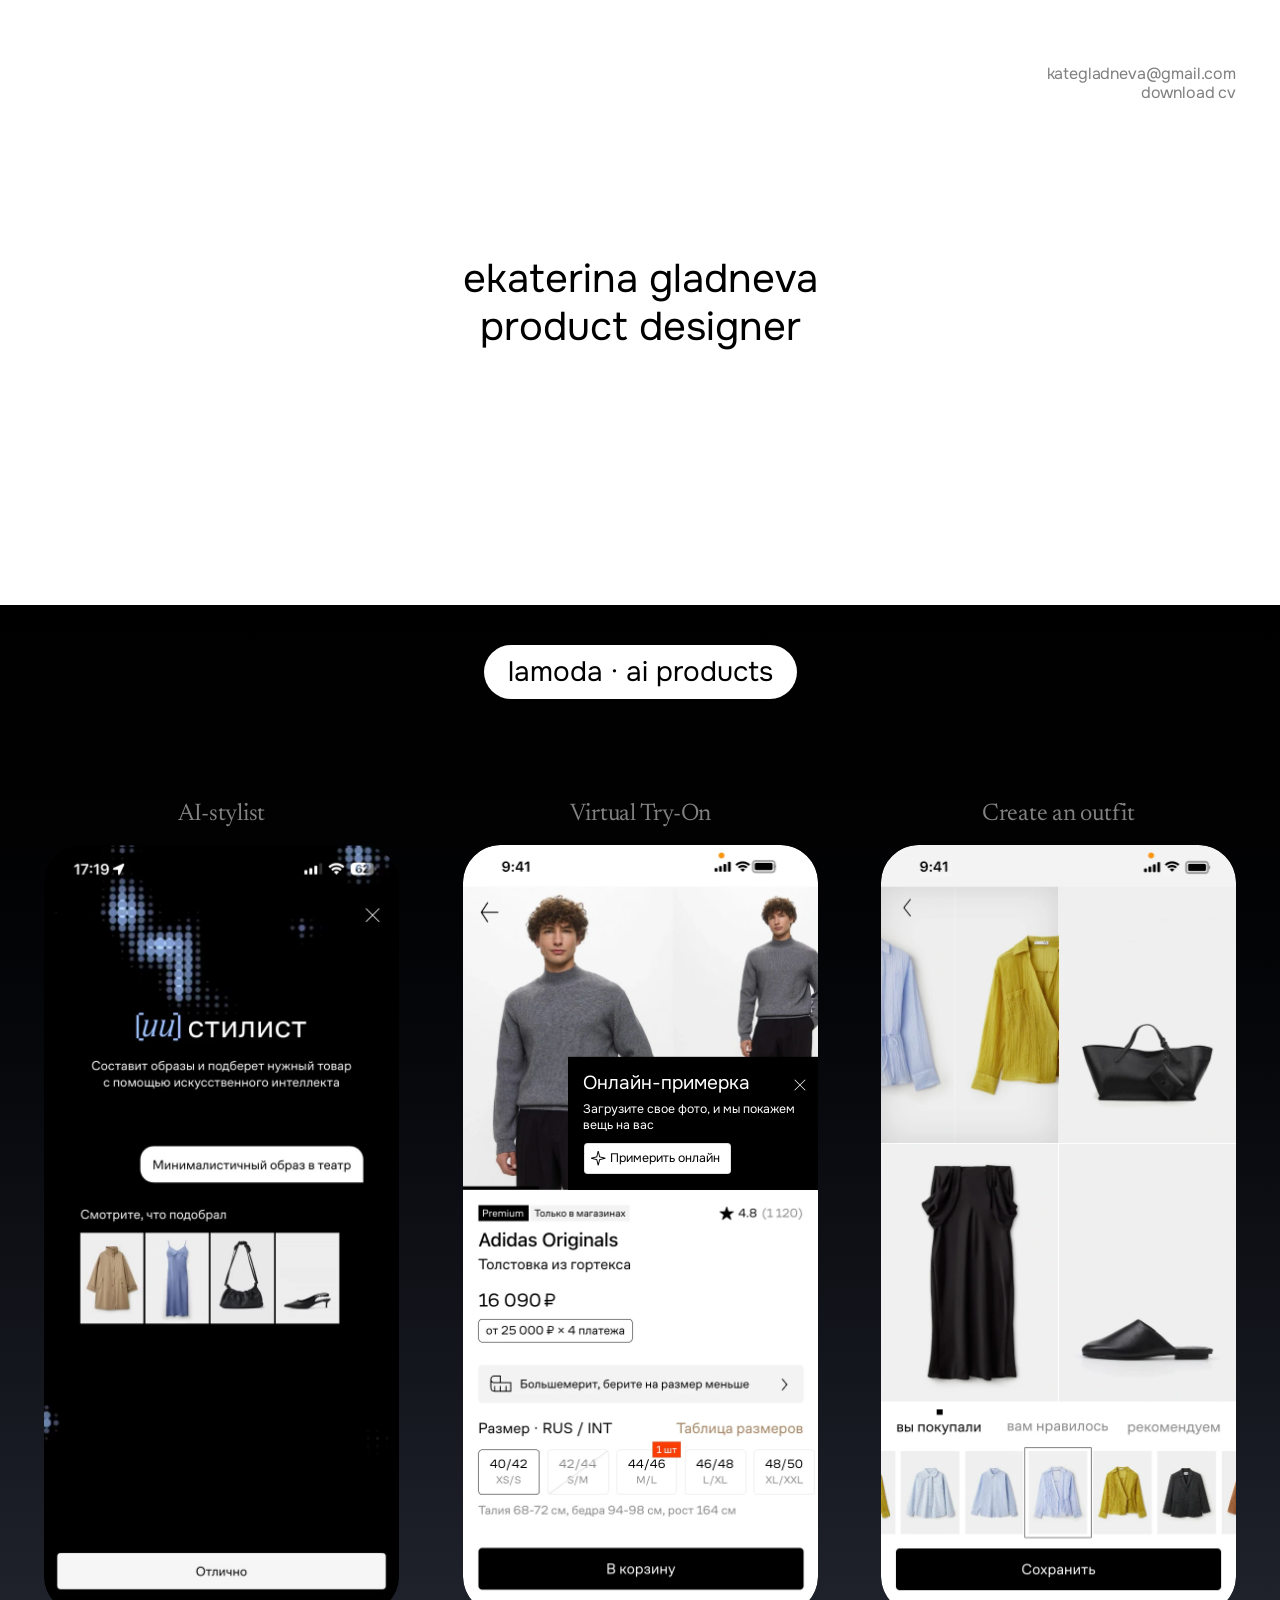
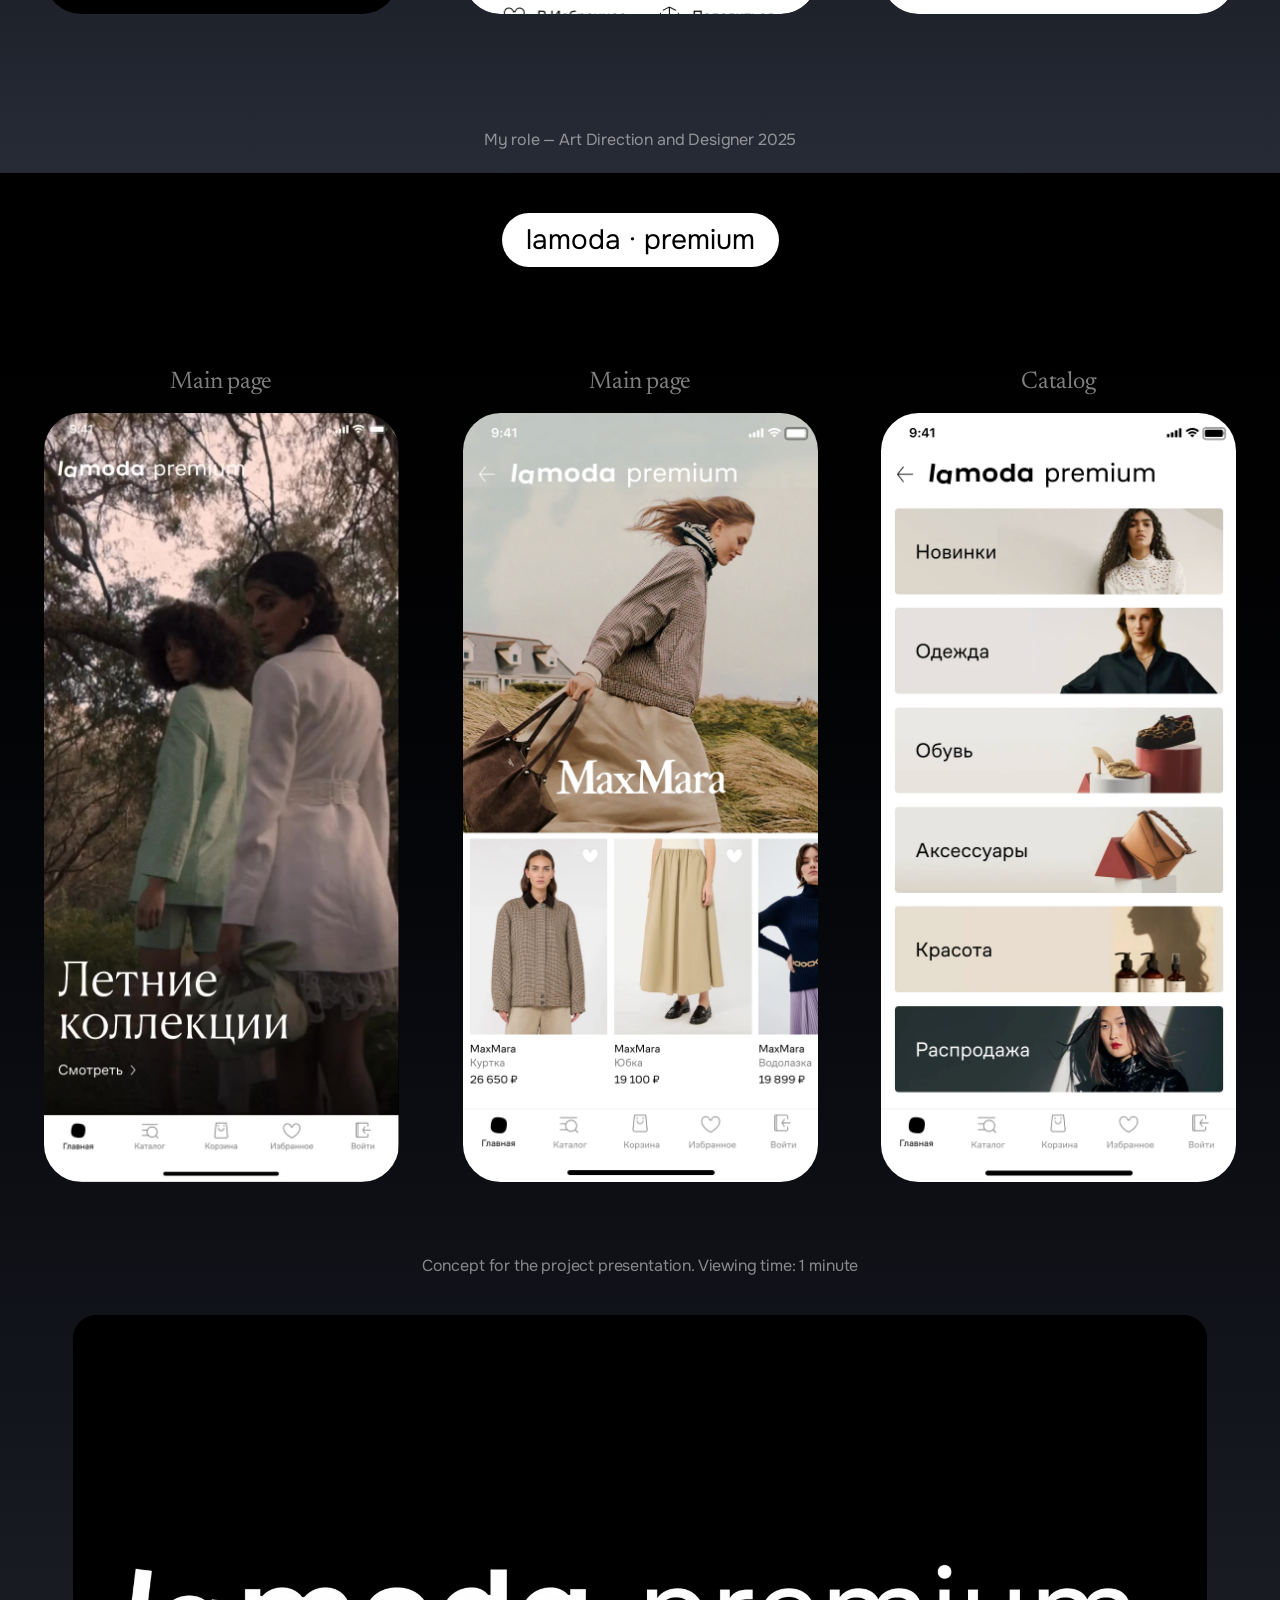
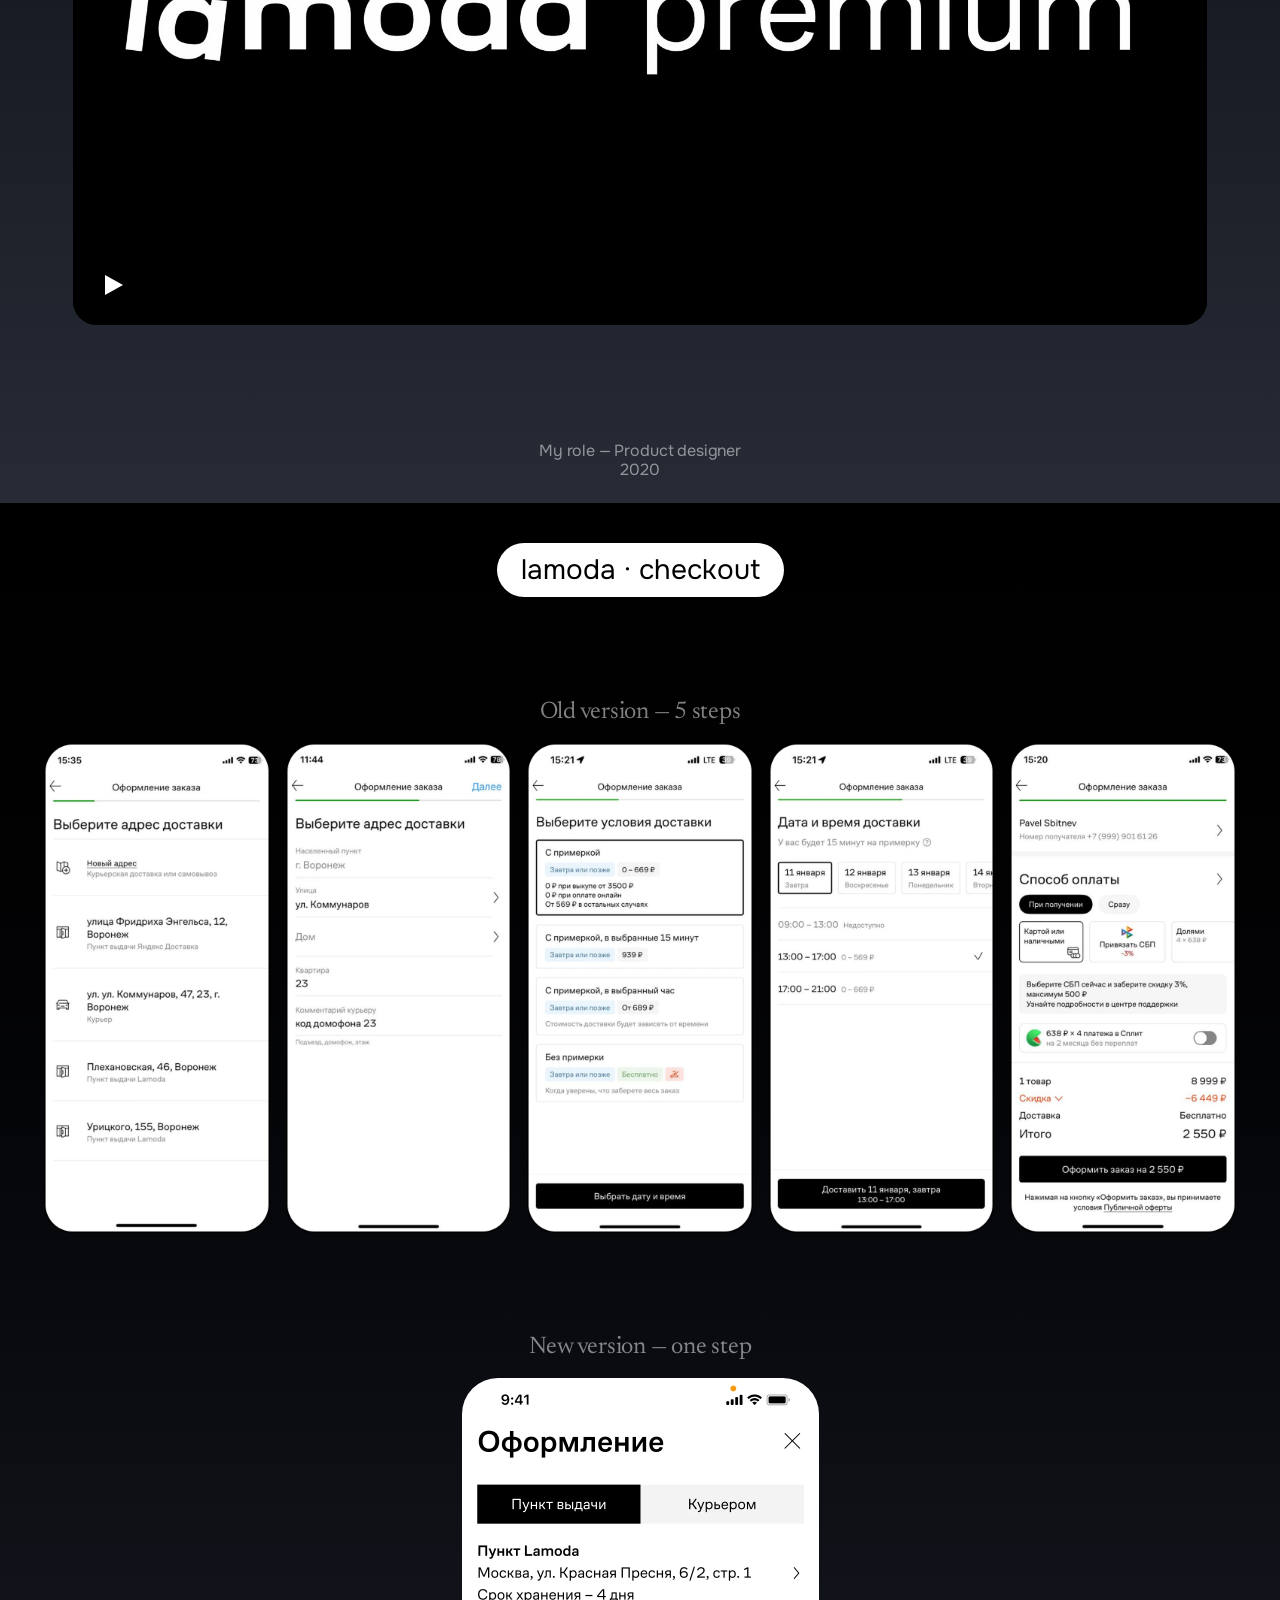
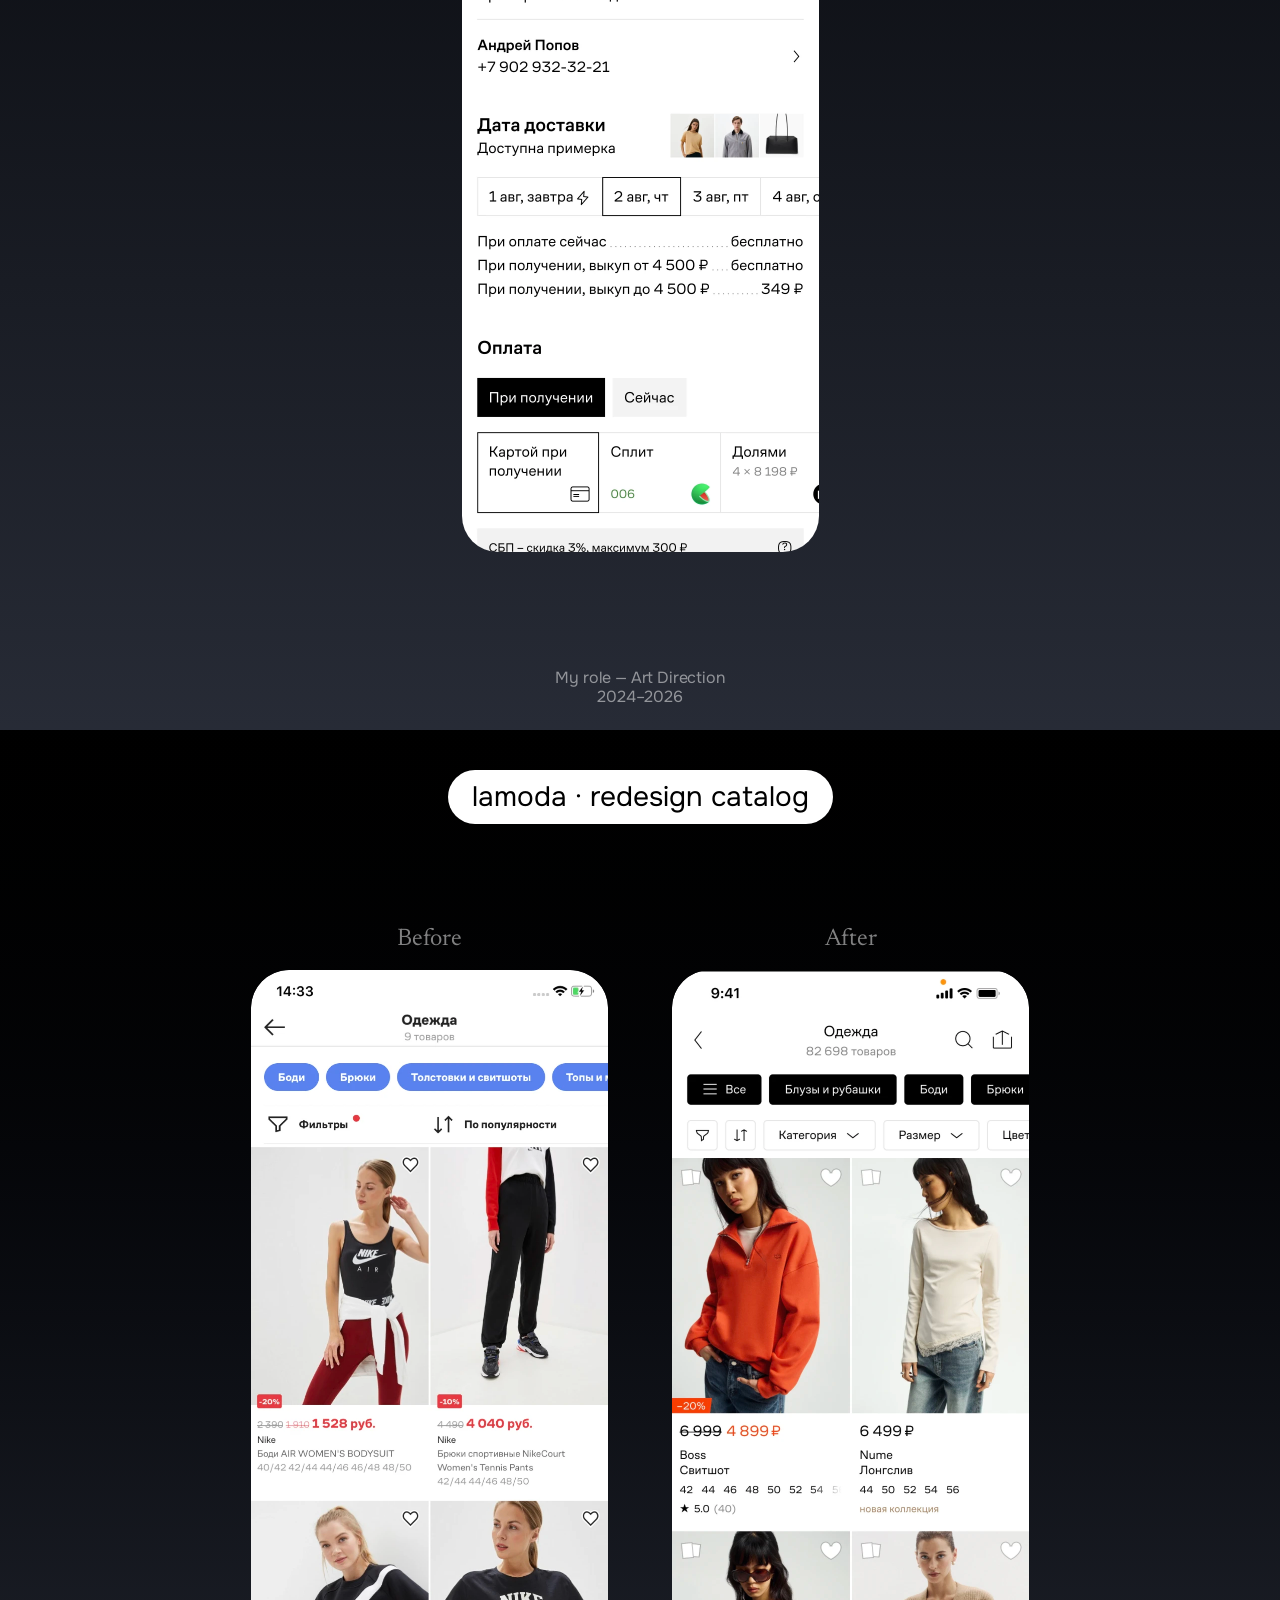
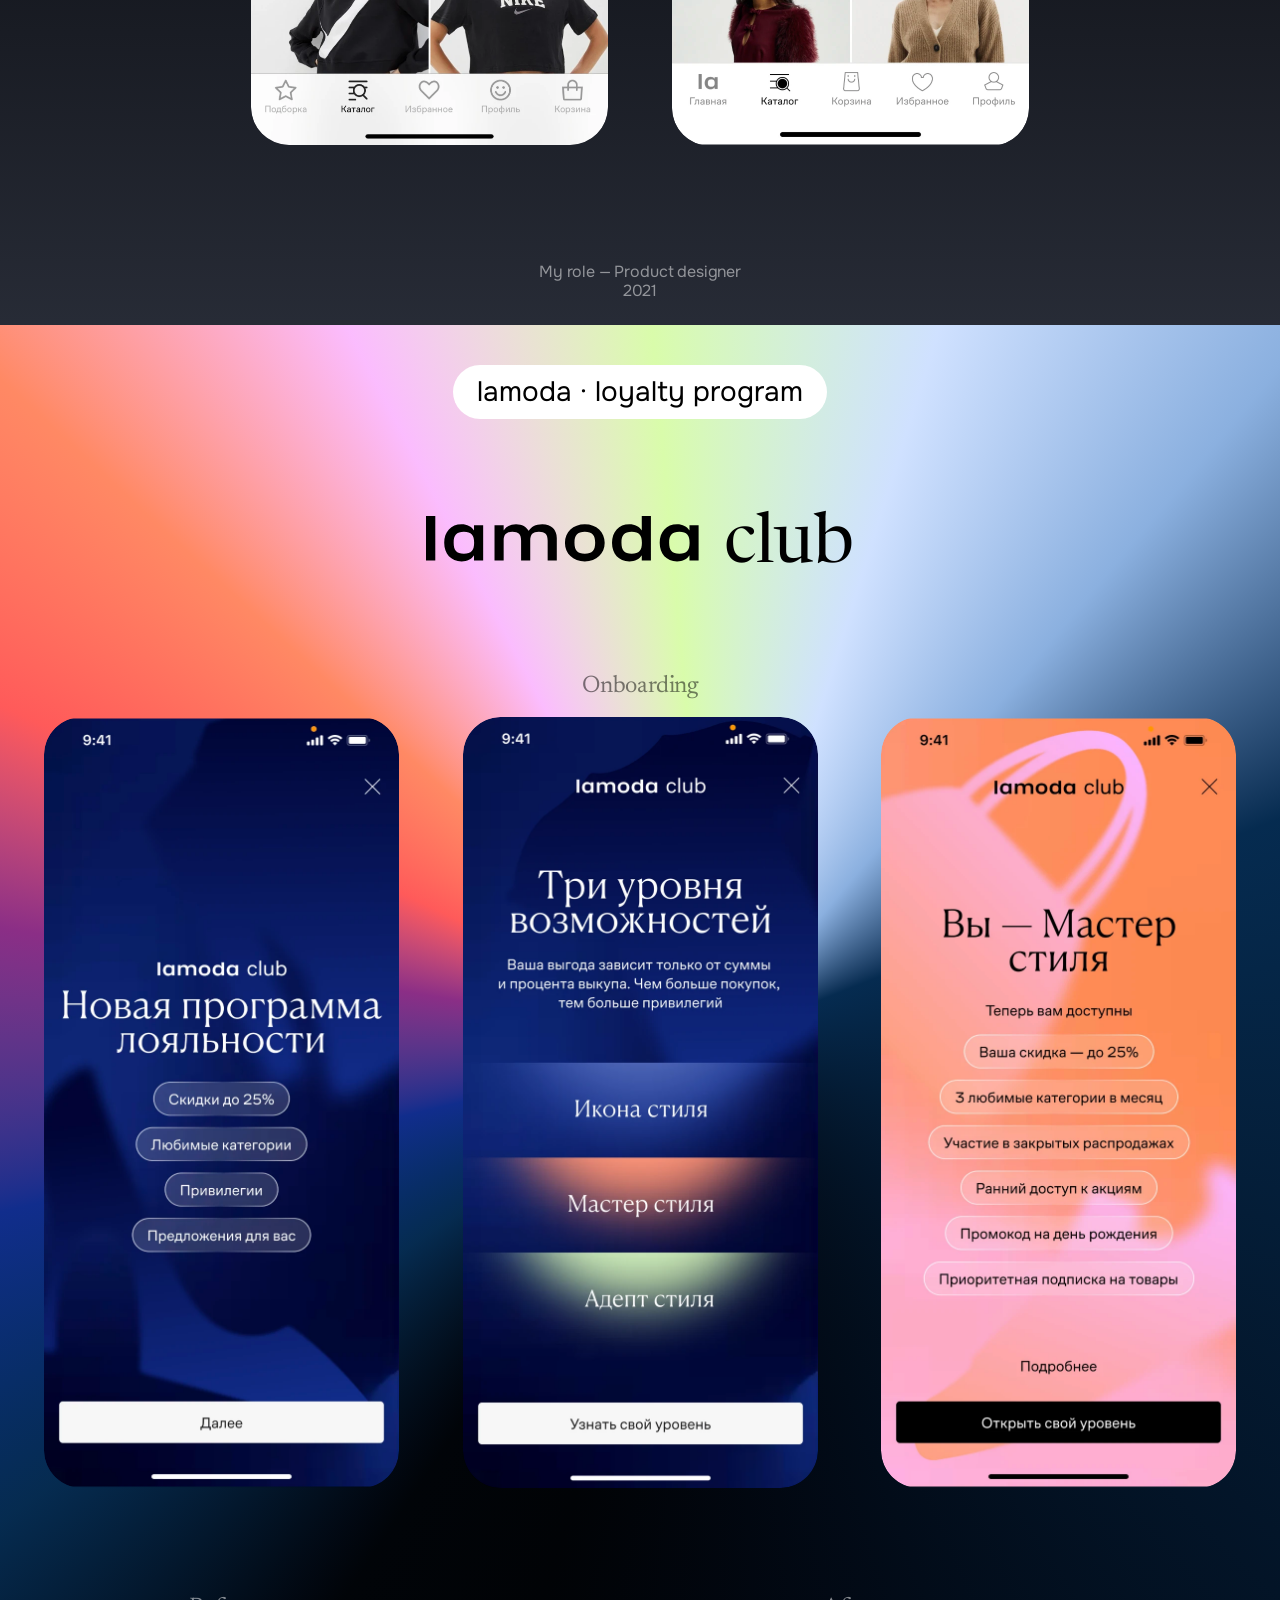
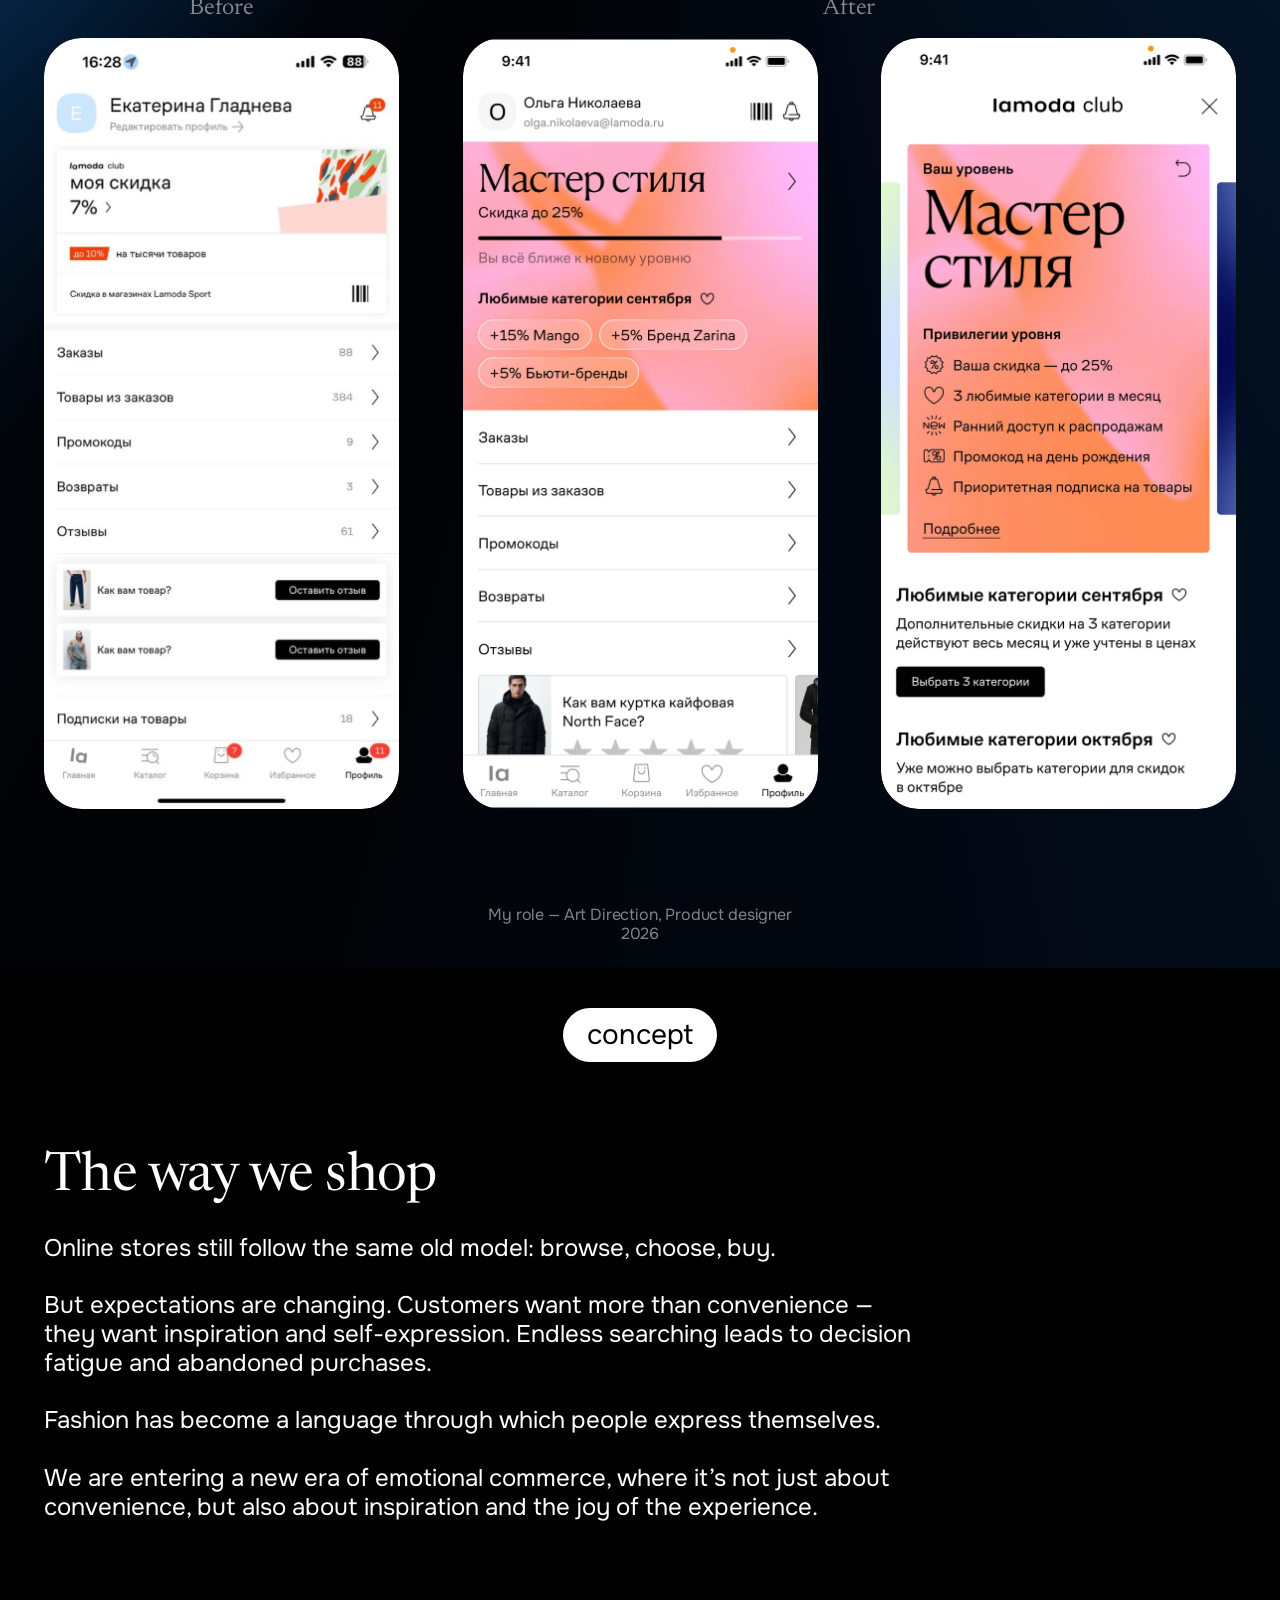
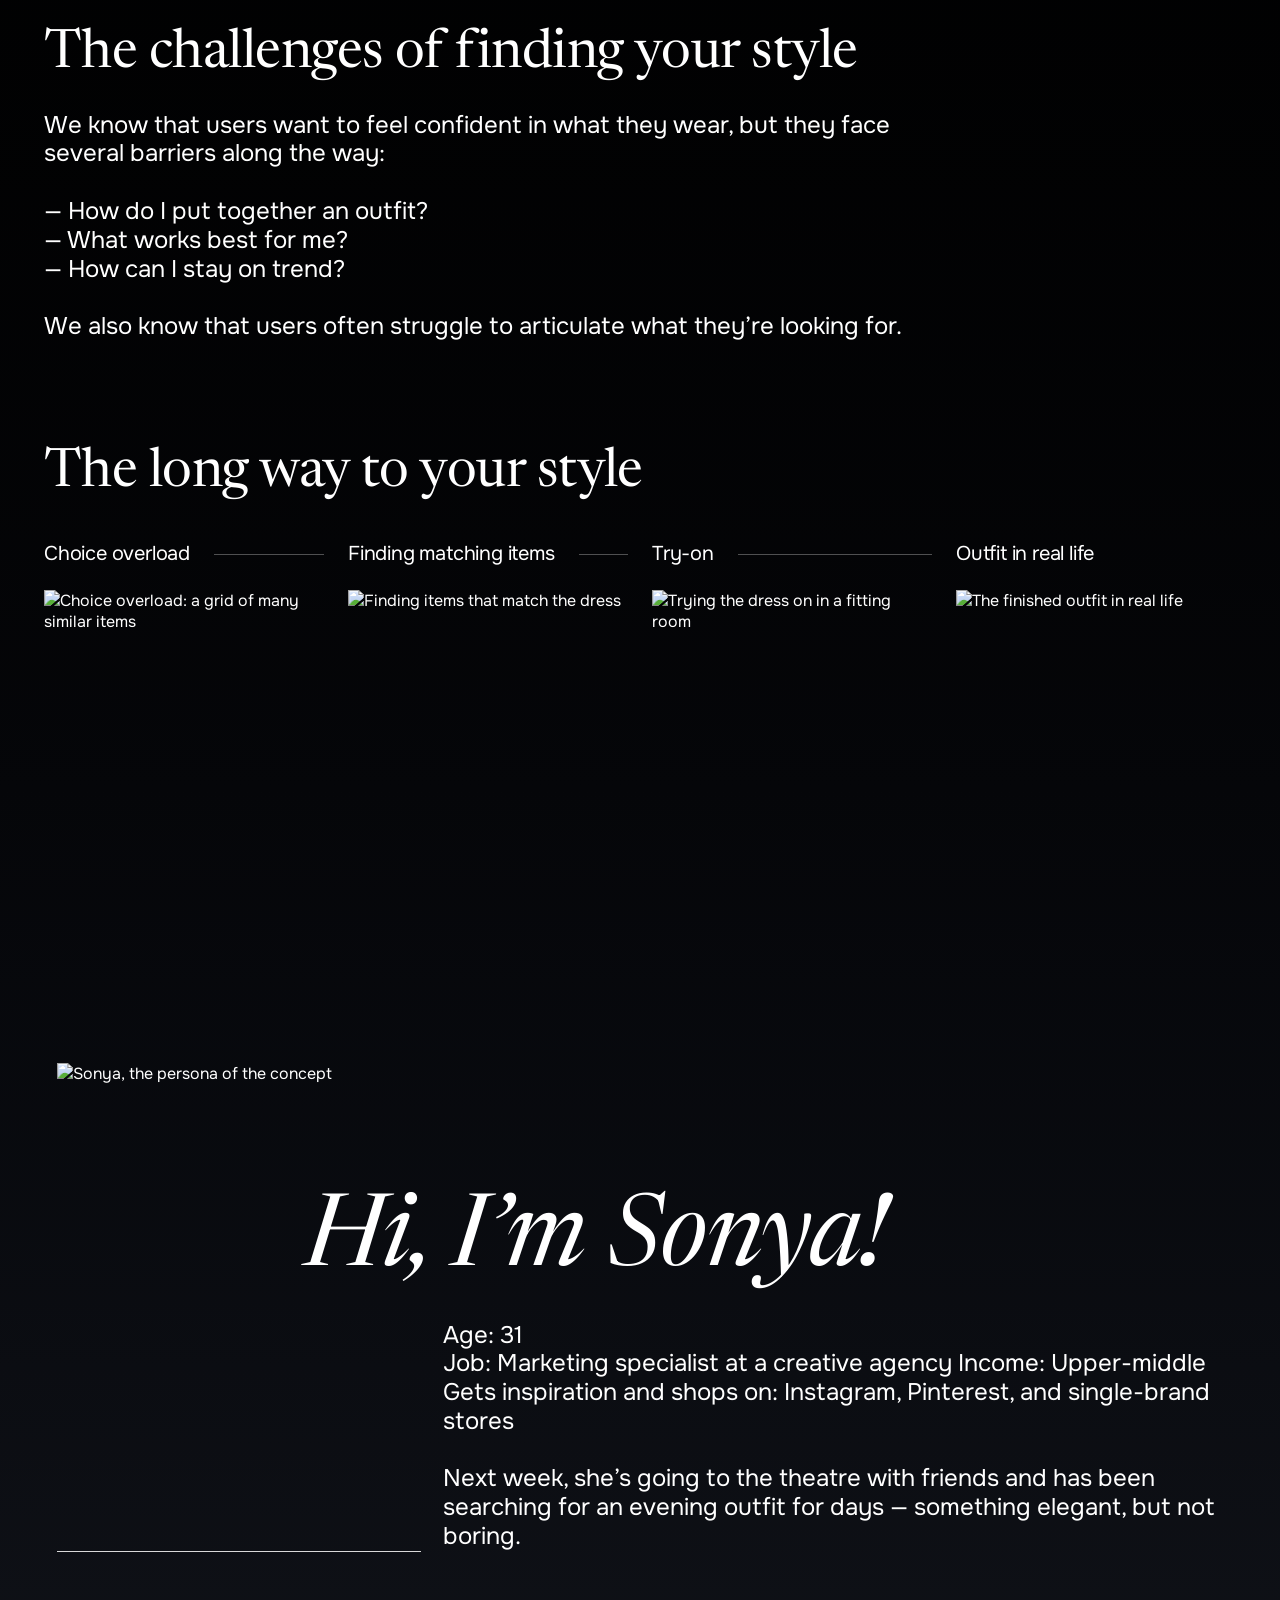
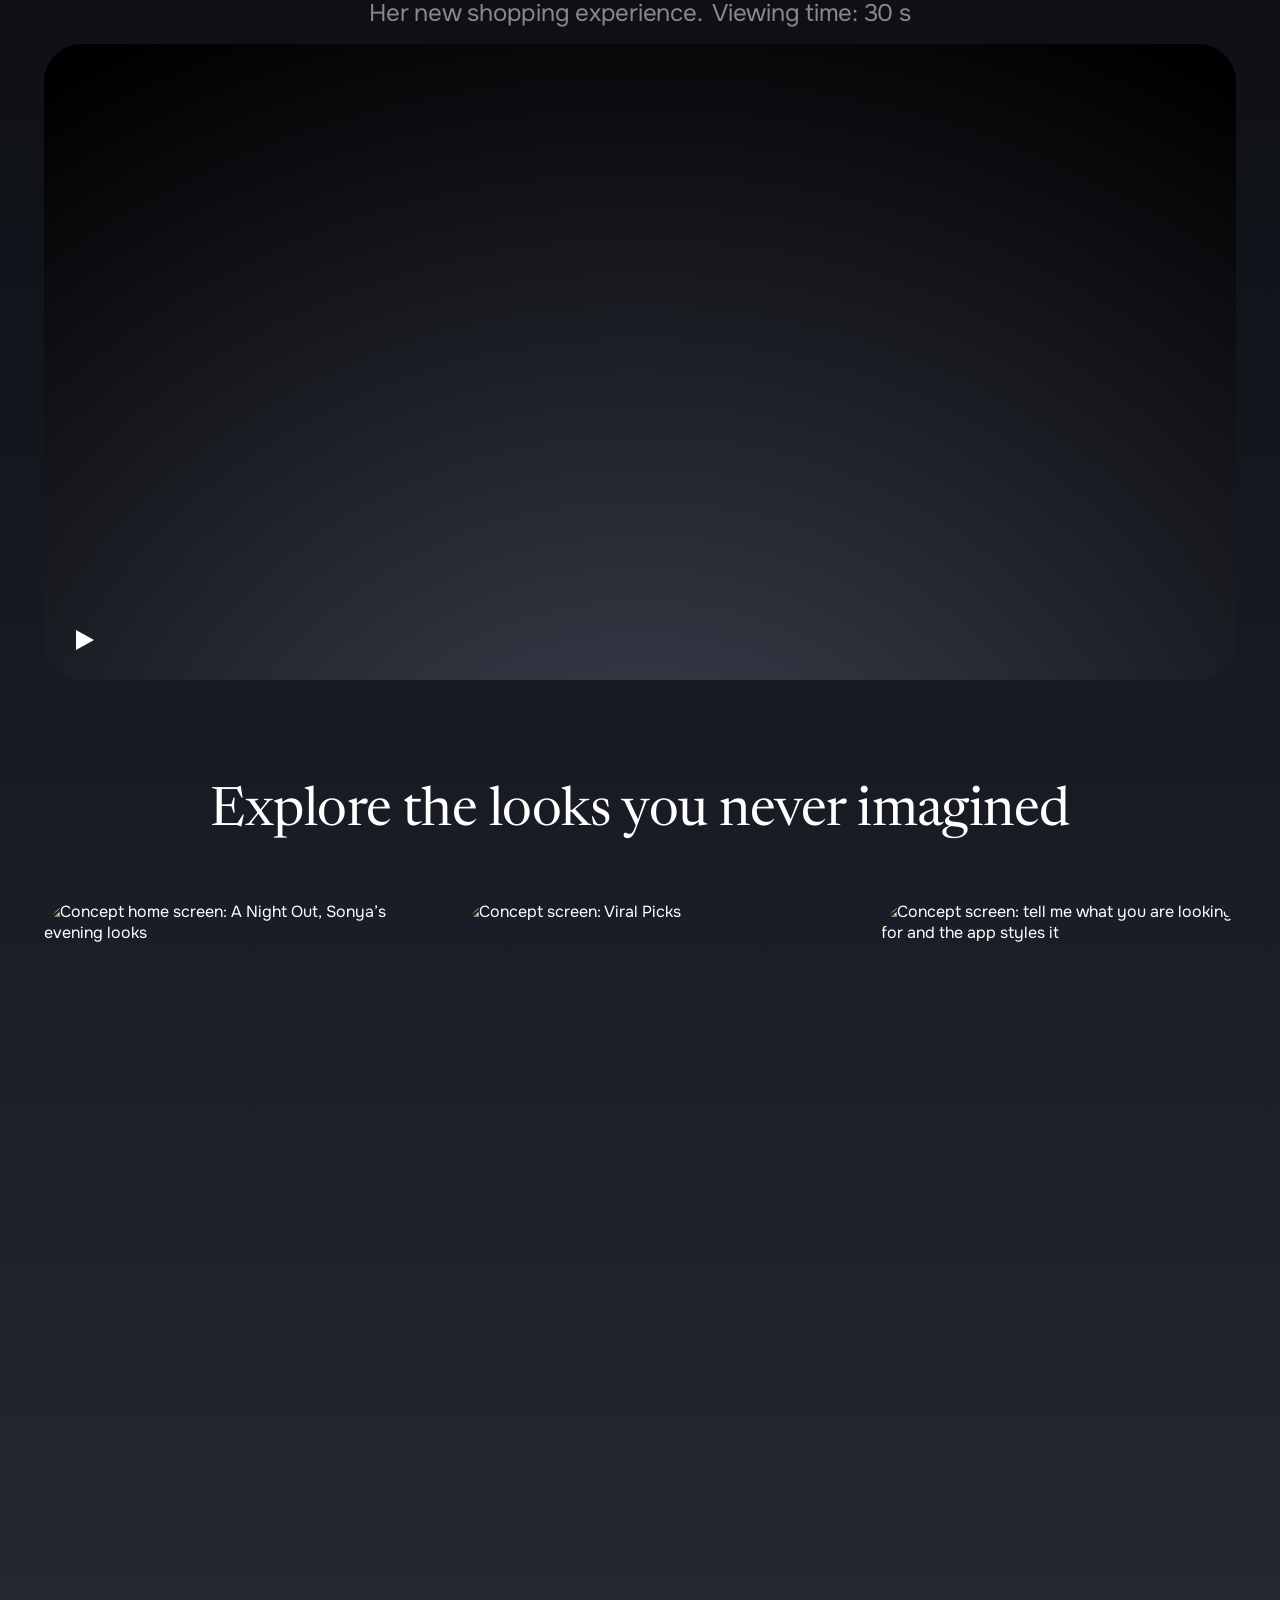
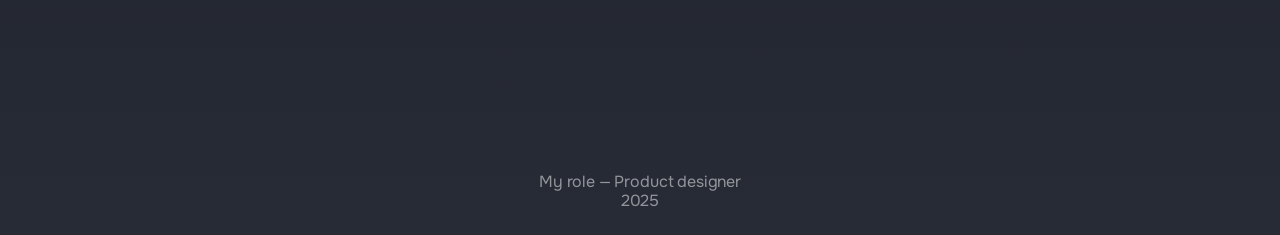
==== index.html @ 914fc40d "Add files via upload" ====
<!doctype html>
<html lang="en">
<head>
  <meta charset="utf-8">
  <meta name="viewport" content="width=device-width, initial-scale=1">
  <title>Ekaterina Gladneva — product designer</title>
  <meta name="description" content="Ekaterina Gladneva, product designer. Selected work for lamoda: AI products, premium, checkout, catalog redesign, loyalty program.">
  <meta property="og:title" content="Ekaterina Gladneva — product designer">
  <meta property="og:description" content="Selected work for lamoda: AI products, premium, checkout, catalog redesign, loyalty program.">
  <meta property="og:type" content="website">
  <meta property="og:image" content="https://kategladneva.github.io/social-preview.jpg">
  <meta property="og:image:width" content="1280">
  <meta property="og:image:height" content="640">
  <meta property="og:url" content="https://kategladneva.github.io/">
  <meta name="twitter:card" content="summary_large_image">
  <meta name="twitter:title" content="Ekaterina Gladneva — product designer">
  <meta name="twitter:description" content="Selected work for lamoda: AI products, premium, checkout, catalog redesign, loyalty program.">
  <meta name="twitter:image" content="https://kategladneva.github.io/social-preview.jpg">
  <meta name="theme-color" content="#000000">
  <link rel="icon" href="favicon.svg" type="image/svg+xml">

  <!-- Free fallbacks for CoFo Sans LaModa and Canela Text.
       If you have web licenses for the originals, put the .woff2 files into /fonts
       and uncomment the @font-face block at the top of styles.css. -->
  <link rel="preconnect" href="https://fonts.googleapis.com">
  <link rel="preconnect" href="https://fonts.gstatic.com" crossorigin>
  <link href="https://fonts.googleapis.com/css2?family=Newsreader:ital,opsz,wght@0,6..72,400;1,6..72,400&family=Onest:wght@400&display=swap" rel="stylesheet">

  <link rel="stylesheet" href="styles.css">
  <script src="club.js" defer></script>
  <script>document.documentElement.classList.add("js")</script>
</head>
<body>

  <header class="intro">
    <p class="contacts">
      <button class="copy" type="button" data-copy="kategladneva@gmail.com">kategladneva@gmail.com</button><br>
      <a class="cv-download" href="Ekaterina-Gladneva-CV.pdf" download="Ekaterina Gladneva — CV.pdf">download cv</a>
      <span class="visually-hidden" role="status" aria-live="polite"></span>
    </p>
    <h1 class="name">
      <span>ekaterina gladneva</span>
      <span>product designer</span>
    </h1>
  </header>

  <main>

    <!-- 1. AI products -->
    <section class="case" aria-labelledby="case-ai">
      <h2 class="badge" id="case-ai">lamoda · ai products</h2>
      <div class="screens screens--3">
        <figure>
          <figcaption>AI-stylist</figcaption>
          <video class="phone-video" width="720" height="1540"
                 src="video/ai-stylist.mp4" poster="video/ai-stylist-poster.jpg"
                 muted loop playsinline preload="metadata"
                 aria-label="AI-stylist: the assistant builds outfits from a text request"></video>
        </figure>
        <figure>
          <figcaption>Virtual Try-On</figcaption>
          <div class="phone-stack">
            <img src="img/ai-try-on@2x.webp" width="357" height="774" alt="Virtual try-on screen: upload a photo to see the item on you" loading="lazy">
            <div class="try-on-banner" aria-hidden="true">
              <video class="loop-video" src="video/try-on-banner.mp4" muted loop playsinline preload="metadata"></video>
              <span class="try-on-banner__title">Онлайн-примерка</span>
              <span class="try-on-banner__text">Загрузите свое фото, и мы покажем вещь на вас</span>
              <svg class="try-on-banner__close" viewBox="0 0 16.02 16.02"><path transform="translate(2.434 2.434)" fill="#fff" d="M10.918 0.236L11.153 0.473L6.049 5.576L11.153 10.682L10.918 10.918L10.682 11.153L5.576 6.049L0.473 11.153L0.236 10.918L0 10.682L5.104 5.576L0 0.473L0.473 0L5.576 5.104L10.682 0L10.918 0.236Z"/></svg>
              <span class="try-on-banner__button">
                <svg viewBox="0 0 14.54 14.54"><path fill="#000" d="M9.093 5.444L14.537 6.806L14.421 7.269L14.537 7.731L9.091 9.093L7.731 14.537L7.269 14.421L7.268 14.421L6.806 14.537L5.444 9.093L0 7.731L0.115 7.268L0 6.806L5.443 5.444L6.805 0L7.268 0.115L7.731 0L9.093 5.444ZM6.23 6.23L2.08 7.268L6.23 8.306L7.268 12.456L8.306 8.306L12.456 7.268L8.306 6.23L7.268 2.08L6.23 6.23Z"/></svg>
                Примерить онлайн
              </span>
            </div>
          </div>
        </figure>
        <figure>
          <figcaption>Create an outfit</figcaption>
          <img src="img/ai-outfit@2x.webp" width="357" height="774" alt="Create an outfit screen" loading="lazy">
        </figure>
      </div>
      <p class="role">My role — Art Direction and Designer 2025</p>
    </section>

    <!-- 2. Premium -->
    <section class="case" aria-labelledby="case-premium">
      <h2 class="badge" id="case-premium">lamoda · premium</h2>
      <div class="screens screens--3">
        <figure>
          <figcaption>Main page</figcaption>
          <video class="phone-video" width="720" height="1558"
                 src="video/premium-main.mp4" poster="video/premium-main-poster.jpg"
                 muted loop playsinline preload="metadata"
                 aria-label="Premium main page with a video banner for the summer collections"></video>
        </figure>
        <figure>
          <figcaption>Main page</figcaption>
          <img src="img/premium-main-2@2x.webp" width="357" height="774" alt="Premium main page with a brand block and products" loading="lazy">
        </figure>
        <figure>
          <figcaption>Catalog</figcaption>
          <img src="img/premium-catalog@2x.webp" width="357" height="774" alt="Premium catalog with categories" loading="lazy">
        </figure>
      </div>
      <p class="note">Concept for the project presentation. Viewing time: 1 minute</p>
      <div class="showreel reveal">
        <video class="showreel-video" width="1920" height="1032"
               src="video/premium.mp4" poster="video/premium-poster.jpg"
               playsinline preload="none"
               aria-label="lamoda premium concept presentation, 1 minute"></video>
        <button class="showreel-toggle" type="button" aria-label="Play video" aria-pressed="false">
          <svg class="icon-play" viewBox="0 0 32 32" aria-hidden="true">
            <path transform="translate(8 6)" d="M18 10L0 20V0L18 10Z" fill="#fff"/>
          </svg>
          <svg class="icon-pause" viewBox="0 0 32 32" aria-hidden="true">
            <rect x="8" y="6" width="5" height="20" fill="#fff"/>
            <rect x="19" y="6" width="5" height="20" fill="#fff"/>
          </svg>
        </button>
      </div>
      <p class="role">My role — Product designer<br>2020</p>
    </section>

    <!-- 3. Checkout -->
    <section class="case" aria-labelledby="case-checkout">
      <h2 class="badge" id="case-checkout">lamoda · checkout</h2>

      <h3 class="label">Old version — 5 steps</h3>
      <div class="screens screens--5">
        <img src="img/checkout-old-1@2x.webp" width="300" height="652" alt="Old checkout, step 1" loading="lazy">
        <img src="img/checkout-old-2@2x.webp" width="300" height="652" alt="Old checkout, step 2" loading="lazy">
        <img src="img/checkout-old-3@2x.webp" width="300" height="652" alt="Old checkout, step 3" loading="lazy">
        <img src="img/checkout-old-4@2x.webp" width="300" height="652" alt="Old checkout, step 4" loading="lazy">
        <img src="img/checkout-old-5@2x.webp" width="300" height="652" alt="Old checkout, step 5" loading="lazy">
      </div>

      <h3 class="label label--gap">New version — one step</h3>
      <div class="screens screens--1">
        <div class="scroll-phone" tabindex="0" role="group" aria-label="New one-step checkout, scroll to see the whole screen">
          <img src="img/checkout-new@2x.webp" width="357" alt="New one-step checkout">
        </div>
      </div>

      <p class="role">My role — Art Direction<br>2024–2026</p>
    </section>

    <!-- 4. Catalog redesign -->
    <section class="case" aria-labelledby="case-catalog">
      <h2 class="badge" id="case-catalog">lamoda · redesign catalog</h2>
      <div class="screens screens--2">
        <figure>
          <figcaption>Before</figcaption>
          <img src="img/catalog-before@2x.webp" width="357" height="774" alt="Catalog before the redesign" loading="lazy">
        </figure>
        <figure>
          <figcaption>After</figcaption>
          <img src="img/catalog-after@2x.webp" width="357" height="774" alt="Catalog after the redesign" loading="lazy">
        </figure>
      </div>
      <p class="role">My role — Product designer<br>2021</p>
    </section>

    <!-- 5. Loyalty program -->
    <section class="case case--club" aria-labelledby="case-club">
      <h2 class="badge" id="case-club">lamoda · loyalty program</h2>
      <div class="club-logo" role="img" aria-label="lamoda club">
        <svg viewBox="0 0 402.22 67.04" xmlns="http://www.w3.org/2000/svg" aria-hidden="true">
          <path fill="#000" d="M331.845 65.544L318.355 65.544L318.355 58.238L318.085 58.238C314.841 63.572 308.36 67.041 300.044 67.041C284.321 67.039 274.438 55.706 274.438 39.599C274.439 23.493 284.322 12.168 300.044 12.166C308.373 12.166 314.854 15.634 318.085 20.969L318.355 20.969L318.355 0L331.845 0L331.845 65.544ZM52.499 12.166C60.835 12.167 67.317 15.635 70.55 20.969L70.82 20.969L70.82 13.663L84.329 13.663L84.329 65.534L70.82 65.534L70.82 58.228L70.55 58.228C67.304 63.563 60.822 67.031 52.499 67.032C36.772 67.032 26.863 55.708 26.863 39.599C26.864 23.491 36.773 12.166 52.499 12.166ZM234.317 12.166C251.792 12.168 263.624 23.689 263.625 39.599C263.625 55.509 251.792 67.031 234.317 67.032C216.84 67.032 205 55.524 205 39.599C205.001 23.675 216.841 12.166 234.317 12.166ZM370.41 12.166C378.74 12.166 385.22 15.634 388.45 20.969L388.721 20.969L388.721 13.663L402.221 13.663L402.221 65.534L388.721 65.534L388.721 58.228L388.45 58.228C385.207 63.563 378.727 67.032 370.41 67.032C354.688 67.03 344.803 55.706 344.803 39.599C344.804 23.492 354.701 12.168 370.41 12.166ZM13.702 65.544L0 65.544L0 0L13.702 0L13.702 65.544ZM171.624 12.166C185.027 12.166 192.979 20.407 192.979 32.574L192.979 65.534L179.489 65.534L179.489 36.517C179.489 27.332 175.775 23.403 166.628 23.403C157.482 23.404 153.786 27.346 153.786 36.517L153.786 65.534L140.287 65.534L140.287 36.517C140.287 27.333 136.594 23.404 127.436 23.403C118.275 23.403 114.574 27.345 114.574 36.517L114.574 65.534L101.085 65.534L101.085 13.663L114.574 13.663L114.574 20.969L114.845 20.969C118.088 15.634 124.568 12.166 132.885 12.166C141.94 12.167 148.127 16.191 151.37 21.906L151.554 21.906C155.252 16.283 161.27 12.166 171.624 12.166ZM55.91 23.403C44.795 23.404 40.817 28.55 40.816 39.599C40.816 50.648 44.808 55.803 55.91 55.804C67.027 55.804 71.004 50.649 71.004 39.599C71.003 28.55 67.026 23.403 55.91 23.403ZM234.317 23.403C223.225 23.403 219.06 28.55 219.06 39.599C219.06 50.649 223.224 55.804 234.317 55.804C245.408 55.803 249.575 50.648 249.575 39.599C249.575 28.551 245.407 23.404 234.317 23.403ZM303.475 23.403C292.37 23.403 288.401 28.551 288.4 39.599C288.4 50.649 292.381 55.804 303.475 55.804C314.567 55.803 318.549 50.648 318.549 39.599C318.548 28.552 314.578 23.404 303.475 23.403ZM373.83 23.403C362.725 23.404 358.748 28.55 358.747 39.599C358.747 50.649 362.737 55.804 373.83 55.804C384.934 55.803 388.904 50.648 388.904 39.599C388.904 28.551 384.933 23.404 373.83 23.403Z"/>
        </svg>
        <span class="club-word">club</span>
      </div>
      <p class="label label--ink reveal">Onboarding</p>
      <div class="screens screens--3">
        <figure><figcaption class="only-mobile">Onboarding</figcaption><img src="img/club-onboarding-1@2x.webp" width="357" height="776" alt="Lamoda Club onboarding, screen 1" loading="lazy"></figure>
        <figure><figcaption class="only-mobile">Onboarding</figcaption><img src="img/club-onboarding-2@2x.webp" width="357" height="776" alt="Lamoda Club onboarding, screen 2" loading="lazy"></figure>
        <figure><figcaption class="only-mobile">Onboarding</figcaption><img src="img/club-onboarding-3@2x.webp" width="357" height="776" alt="Lamoda Club onboarding, screen 3" loading="lazy"></figure>
      </div>
      <div class="screens screens--3 screens--compare">
        <p class="col-label col-before">Before</p>
        <p class="col-label col-after">After</p>
        <figure><figcaption class="only-mobile">Before</figcaption><img src="img/club-before@2x.webp" width="356" height="774" alt="Profile screen before the redesign" loading="lazy"></figure>
        <figure><figcaption class="only-mobile">After</figcaption><img src="img/club-after-1@2x.webp" width="357" height="776" alt="Lamoda Club profile after the redesign, screen 1" loading="lazy"></figure>
        <figure><figcaption class="only-mobile">After</figcaption><img src="img/club-after-2@2x.webp" width="357" height="776" alt="Lamoda Club profile after the redesign, screen 2" loading="lazy"></figure>
      </div>
      <p class="role">My role — Art Direction, Product designer<br>2026</p>
    </section>

    <!-- 6. Concept -->
    <section class="case case--concept" aria-labelledby="case-concept">
      <h2 class="badge" id="case-concept">concept</h2>

      <div class="concept-text reveal">
        <h3>The way we shop</h3>
        <p>Online stores still follow the same old model: browse, choose, buy.</p>
        <p>But expectations are changing. Customers want more than convenience — they want inspiration and self-expression. Endless searching leads to decision fatigue and abandoned purchases.</p>
        <p>Fashion has become a language through which people express themselves.</p>
        <p>We are entering a new era of emotional commerce, where it’s not just about convenience, but also about inspiration and the joy of the experience.</p>
      </div>

      <div class="concept-text reveal">
        <h3>The challenges of finding your style</h3>
        <p>We know that users want to feel confident in what they wear, but they face several barriers along the way:</p>
        <p>— How do I put together an outfit?<br>— What works best for me?<br>— How can I stay on trend?</p>
        <p>We also know that users often struggle to articulate what they’re looking for.</p>
      </div>

      <div class="concept-steps">
        <h3 class="reveal">The long way to your style</h3>
        <div class="screens screens--steps">
          <figure><figcaption><span>Choice overload</span></figcaption><img src="img/concept-step-1@2x.webp" width="300" height="400" alt="Choice overload: a grid of many similar items" loading="lazy"></figure>
          <figure><figcaption><span>Finding matching items</span></figcaption><img src="img/concept-step-2@2x.webp" width="300" height="400" alt="Finding items that match the dress" loading="lazy"></figure>
          <figure><figcaption><span>Try-on</span></figcaption><img src="img/concept-step-3@2x.webp" width="300" height="400" alt="Trying the dress on in a fitting room" loading="lazy"></figure>
          <figure><figcaption><span>Outfit in real life</span></figcaption><img src="img/concept-step-4@2x.webp" width="300" height="400" alt="The finished outfit in real life" loading="lazy"></figure>
        </div>
      </div>

      <div class="sonya">
        <img class="sonya-photo reveal" src="img/concept-sonya@2x.webp" width="364" height="488" alt="Sonya, the persona of the concept" loading="lazy">
        <p class="sonya-name reveal" style="--d:1">Hi, I’m Sonya!</p>
        <p class="sonya-about reveal" style="--d:2">Age: 31<br>Job: Marketing specialist at a creative agency Income: Upper-middle Gets inspiration and shops on: Instagram, Pinterest, and single-brand stores<br><br>Next week, she’s going to the theatre with friends and has been searching for an evening outfit for days — something elegant, but not boring.</p>
      </div>

      <p class="note note--lg reveal">Her new shopping experience.&nbsp; Viewing time: 30 s</p>
      <div class="showreel showreel--concept reveal">
        <video class="showreel-video" width="600" height="1210"
               src="video/concept.mp4" poster="video/concept-poster.jpg"
               playsinline preload="none"
               aria-label="Concept video: Sonya&rsquo;s new shopping experience, 30 seconds"></video>
        <button class="showreel-toggle" type="button" aria-label="Play video" aria-pressed="false">
          <svg class="icon-play" viewBox="0 0 32 32" aria-hidden="true">
            <path transform="translate(8 6)" d="M18 10L0 20V0L18 10Z" fill="#fff"/>
          </svg>
          <svg class="icon-pause" viewBox="0 0 32 32" aria-hidden="true">
            <rect x="8" y="6" width="5" height="20" fill="#fff"/>
            <rect x="19" y="6" width="5" height="20" fill="#fff"/>
          </svg>
        </button>
      </div>

      <h3 class="concept-title reveal">Explore the looks you never imagined</h3>
      <div class="screens screens--3">
        <figure><img src="img/concept-screen-1@2x.webp" width="357" height="776" alt="Concept home screen: A Night Out, Sonya&rsquo;s evening looks" loading="lazy"></figure>
        <figure><img src="img/concept-screen-2@2x.webp" width="357" height="776" alt="Concept screen: Viral Picks" loading="lazy"></figure>
        <figure><img src="img/concept-screen-3@2x.webp" width="357" height="776" alt="Concept screen: tell me what you are looking for and the app styles it" loading="lazy"></figure>
      </div>

      <p class="role">My role — Product designer<br>2025</p>
    </section>

  </main>

  <script>
    (function () {
      var groups = document.querySelectorAll(".screens, .reveal");
      groups.forEach(function (g) {
        Array.prototype.forEach.call(g.children, function (el, i) {
          el.style.setProperty("--i", i);
        });
      });
      if (!("IntersectionObserver" in window)) {
        groups.forEach(function (g) { g.classList.add("is-visible"); });
        return;
      }
      var io = new IntersectionObserver(function (entries) {
        entries.forEach(function (e) {
          // reveal on entry, or at once if it is already above the viewport (reload mid-page)
          if (e.isIntersecting || e.boundingClientRect.bottom < 0) {
            e.target.classList.add("is-visible");
            io.unobserve(e.target);
          }
        });
      }, { threshold: 0.15 });
      groups.forEach(function (g) { io.observe(g); });
    })();

    // Contacts: click to copy
    (function () {
      var status = document.querySelector(".contacts [role=status]");
      function copyText(text) {
        if (navigator.clipboard && window.isSecureContext) {
          return navigator.clipboard.writeText(text);
        }
        // fallback for plain http
        return new Promise(function (resolve, reject) {
          var ta = document.createElement("textarea");
          ta.value = text;
          ta.setAttribute("readonly", "");
          ta.style.position = "fixed";
          ta.style.opacity = "0";
          document.body.appendChild(ta);
          ta.select();
          var ok = false;
          try { ok = document.execCommand("copy"); } catch (e) {}
          document.body.removeChild(ta);
          ok ? resolve() : reject();
        });
      }
      document.querySelectorAll(".copy").forEach(function (btn) {
        var label = btn.textContent;
        var timer;
        btn.addEventListener("click", function () {
          copyText(btn.dataset.copy).then(function () {
            btn.textContent = "copied";
            btn.classList.add("is-copied");
            status.textContent = label + " copied";
            clearTimeout(timer);
            timer = setTimeout(function () {
              btn.textContent = label;
              btn.classList.remove("is-copied");
            }, 1500);
          });
        });
      });
    })();

    // Showreels (Premium, Concept): click to play, click again to pause
    document.querySelectorAll(".showreel").forEach(function (wrap) {
      var video = wrap.querySelector("video");
      var btn = wrap.querySelector(".showreel-toggle");
      function sync() {
        var playing = !video.paused && !video.ended;
        wrap.classList.toggle("is-playing", playing);
        btn.setAttribute("aria-pressed", playing ? "true" : "false");
        btn.setAttribute("aria-label", playing ? "Pause video" : "Play video");
      }
      btn.addEventListener("click", function () {
        if (video.paused || video.ended) { video.play().catch(function () {}); }
        else { video.pause(); }
      });
      video.addEventListener("play", sync);
      video.addEventListener("pause", sync);
      video.addEventListener("ended", function () { video.load(); sync(); });
    });

    // Phone videos: play only while on screen; respect reduced motion
    (function () {
      var videos = document.querySelectorAll(".phone-video, .loop-video");
      var reduce = window.matchMedia("(prefers-reduced-motion: reduce)").matches;
      if (reduce) {
        videos.forEach(function (v) { v.controls = true; });
        return;
      }
      if (!("IntersectionObserver" in window)) {
        videos.forEach(function (v) { v.autoplay = true; v.play().catch(function () {}); });
        return;
      }
      var vo = new IntersectionObserver(function (entries) {
        entries.forEach(function (e) {
          if (e.isIntersecting) { e.target.play().catch(function () {}); }
          else { e.target.pause(); }
        });
      }, { threshold: 0.25 });
      videos.forEach(function (v) { vo.observe(v); });
    })();
  </script>

</body>
</html>
---- styles.css ----
/* ------------------------------------------------------------------
   Licensed fonts (optional)
   If you have web licenses, put the files into /fonts and uncomment.
   They will take priority over the free fallbacks automatically.

@font-face {
  font-family: "CoFo Sans LaModa";
  src: url("fonts/CoFoSansLaModa-Regular.woff2") format("woff2");
  font-weight: 400; font-style: normal; font-display: swap;
}
@font-face {
  font-family: "Canela Text";
  src: url("fonts/CanelaText-Regular.woff2") format("woff2");
  font-weight: 400; font-style: normal; font-display: swap;
}
@font-face {
  font-family: "Canela Text";
  src: url("fonts/CanelaText-RegularItalic.woff2") format("woff2");
  font-weight: 400; font-style: italic; font-display: swap;
}
------------------------------------------------------------------- */

:root {
  --sans: "CoFo Sans LaModa", "Onest", system-ui, -apple-system, "Helvetica Neue", Arial, sans-serif;
  --serif: "Canela Text", "Newsreader", Georgia, "Times New Roman", serif;

  --white: #ffffff;
  --black: #000000;
  --ink-muted: rgba(0, 0, 0, 0.5);
  --paper-muted: rgba(255, 255, 255, 0.5);

  --phone-gap: 64px;
  --page-pad: 44px;
}

*,
*::before,
*::after { box-sizing: border-box; }

html { -webkit-text-size-adjust: 100%; }

body {
  margin: 0;
  background: var(--black);
  color: var(--white);
  font-family: var(--sans);
  font-weight: 400;
  -webkit-font-smoothing: antialiased;
  -moz-osx-font-smoothing: grayscale;
}

h1, h2, h3, p, figure { margin: 0; font-weight: 400; }

img { display: block; max-width: 100%; height: auto; }

a { color: inherit; text-decoration: none; }
a:hover { text-decoration: underline; text-underline-offset: 3px; }
a:focus-visible {
  outline: 2px solid currentColor;
  outline-offset: 3px;
  border-radius: 2px;
}

/* ------------------------------------------------------------------
   Intro
------------------------------------------------------------------- */

.intro {
  position: relative;
  display: grid;
  place-items: center;
  min-height: clamp(420px, 47.3vw, 715px);
  padding: 120px 20px;
  background: var(--white);
  color: var(--black);
}

.intro-meta,
.contacts {
  position: absolute;
  top: 64px;
  right: var(--page-pad);
  font-size: 16px;
  line-height: 1.2;
  letter-spacing: -0.01em;
  text-align: right;
  color: var(--ink-muted);
}

.cv-download {
  color: inherit;
}
.cv-download:hover { color: var(--black); }

.copy {
  padding: 0;
  border: 0;
  background: none;
  font: inherit;
  letter-spacing: inherit;
  color: inherit;
  cursor: copy;
}
.copy:hover { color: var(--black); }
.copy.is-copied { color: var(--black); }
.copy:focus-visible {
  outline: 2px solid currentColor;
  outline-offset: 3px;
  border-radius: 2px;
}

.visually-hidden {
  position: absolute;
  width: 1px;
  height: 1px;
  overflow: hidden;
  clip: rect(0 0 0 0);
  white-space: nowrap;
}

.name span { white-space: nowrap; }

.name {
  display: flex;
  flex-direction: column;
  align-items: center;
  text-align: center;
  font-size: clamp(24px, 6.4vw, 40px);
  line-height: 1.2;
}

/* ------------------------------------------------------------------
   Case sections
------------------------------------------------------------------- */

.case {
  position: relative;
  isolation: isolate;
  overflow: hidden;
  display: flex;
  flex-direction: column;
  align-items: center;
  padding: 40px 0 24px;
  background: linear-gradient(180deg, #000 -12.41%, #2f3441 140.5%);
  background: linear-gradient(in oklab 180deg, oklab(0% 0 0) -12.41%, oklab(39.5% -0.0005 -0.028) 140.5%);
}

.badge {
  padding: 10px 24px;
  border-radius: 100px;
  background: var(--white);
  color: var(--black);
  font-family: var(--sans);
  font-size: 28px;
  line-height: 34px;
  white-space: nowrap;
  margin-bottom: 101px;
}

.label,
figcaption {
  font-family: var(--serif);
  font-size: 24px;
  line-height: 1.2;
  letter-spacing: -0.01em;
  color: var(--paper-muted);
  text-align: center;
}

.label { margin-bottom: 16px; }
.label--gap { margin-top: 100px; }

figcaption { margin-bottom: 16px; }

.note,
.role {
  font-size: 16px;
  line-height: 1.2;
  letter-spacing: -0.01em;
  color: var(--paper-muted);
  text-align: center;
  padding-inline: 20px;
}

.note { margin-top: 74px; }

.role { margin-top: 116px; }

/* ------------------------------------------------------------------
   Screens
------------------------------------------------------------------- */

.screens {
  display: grid;
  justify-content: center;
  width: 100%;
  padding-inline: var(--page-pad);
}

.screens--3 { grid-template-columns: repeat(3, minmax(0, 357px)); gap: var(--phone-gap); }
.screens--2 { grid-template-columns: repeat(2, minmax(0, 357px)); gap: var(--phone-gap); }
.screens--1 { grid-template-columns: minmax(0, 357px); }
.screens--5 { grid-template-columns: repeat(5, minmax(0, 262px)); gap: 16px; }

.screens figure { container-type: inline-size; }

/* Phone mockups: 38px corner radius at 357px width, scaled with the column */
.screens--3 img,
.screens--2 img,
.screens--1 img {
  width: 100%;
  border-radius: 38px;
}
@supports (width: 1cqi) {
  .screens figure img { border-radius: 10.64cqi; }
}
.screens--1 img { border-radius: 36px; }

/* The one-step checkout screen is taller than the phone frame: scroll to see the rest */
.scroll-phone {
  width: 100%;
  aspect-ratio: 357 / 774;
  overflow-y: auto;
  overscroll-behavior: contain;
  border-radius: 36px;
  background: #fff;
  scrollbar-width: none;
}
.scroll-phone::-webkit-scrollbar { display: none; }
.scroll-phone img {
  display: block;
  width: 100%;
  height: auto;
  border-radius: 0;
}
.scroll-phone:focus-visible {
  outline: 2px solid #fff;
  outline-offset: 3px;
}

/* Try-on screen: live banner laid over the screenshot.
   Sizes are in design pixels of a 357px-wide phone, scaled with the column. */
.phone-stack { position: relative; }
.phone-stack > img { position: relative; z-index: 0; }

.try-on-banner {
  --u: calc(100cqi / 357);
  position: absolute;
  left: calc(var(--u) * 105.86);
  top: calc(var(--u) * 213.62);
  width: calc(var(--u) * 251.77);
  height: calc(var(--u) * 133.52);
  overflow: hidden;
  background: #000;
  color: #fff;
  font-family: var(--sans);
}
.try-on-banner video {
  position: absolute;
  inset: 0;
  width: 100%;
  height: 100%;
  object-fit: cover;
}
.try-on-banner > span,
.try-on-banner > svg { position: absolute; }

.try-on-banner__title {
  left: calc(var(--u) * 15.26);
  top: calc(var(--u) * 15.26);
  font-size: calc(var(--u) * 19.07);
  line-height: 1.2;
}
.try-on-banner__text {
  left: calc(var(--u) * 15.26);
  top: calc(var(--u) * 45.78);
  width: calc(var(--u) * 221.25);
  font-size: calc(var(--u) * 12.4);
  line-height: 1.23;
}
.try-on-banner__close {
  left: calc(var(--u) * 225.7);
  top: calc(var(--u) * 20.51);
  width: calc(var(--u) * 16.02);
  height: calc(var(--u) * 16.02);
}
.try-on-banner__button {
  left: calc(var(--u) * 15.76);
  top: calc(var(--u) * 87);
  display: flex;
  align-items: center;
  gap: calc(var(--u) * 3.81);
  padding: calc(var(--u) * 7.63) calc(var(--u) * 11.44) calc(var(--u) * 7.63) calc(var(--u) * 7.63);
  border-radius: calc(var(--u) * 3.81);
  background: #fff;
  box-shadow: inset 0 0 0 calc(var(--u) * 0.95) rgba(0, 0, 0, 0.12);
  color: #000;
  font-size: calc(var(--u) * 12.4);
  line-height: 1.23;
  white-space: nowrap;
}
.try-on-banner__button svg {
  width: calc(var(--u) * 14.54);
  height: calc(var(--u) * 14.54);
  flex-shrink: 0;
}

/* Screen recordings inside a phone column (same frame as the images) */
.phone-video {
  display: block;
  width: 100%;
  height: auto;
  aspect-ratio: 357 / 774;
  object-fit: cover;
  background: #000;
  border-radius: 38px;
}
@supports (width: 1cqi) {
  .screens figure .phone-video { border-radius: 10.64cqi; }
  /* recording taken with the device frame: match the real screen corners */
  .screens figure .phone-video--device { border-radius: 14.3cqi; }
}

/* ------------------------------------------------------------------
   Premium showreel (click to play / pause)
------------------------------------------------------------------- */

.showreel {
  position: relative;
  width: min(1134px, calc(100% - 2 * var(--page-pad)));
  margin-top: 40px;
  border-radius: 24px;
  overflow: hidden;
  background: #000;
}

.showreel-video {
  display: block;
  width: 100%;
  height: auto;
  aspect-ratio: 1920 / 1032;
}

.showreel-toggle {
  position: absolute;
  inset: 0;
  display: flex;
  align-items: flex-end;
  justify-content: flex-start;
  padding: 24px;
  border: 0;
  background: transparent;
  cursor: pointer;
}

.showreel-toggle svg {
  width: 32px;
  height: 32px;
  transition: opacity 0.25s ease;
}

.showreel .icon-pause { display: none; }
.showreel.is-playing .icon-play { display: none; }
.showreel.is-playing .icon-pause { display: block; opacity: 0; }
.showreel.is-playing:hover .icon-pause,
.showreel-toggle:focus-visible .icon-pause { opacity: 1; }

.showreel-toggle:focus-visible {
  outline: 2px solid #fff;
  outline-offset: -6px;
  border-radius: 24px;
}

@media (hover: none) {
  .showreel.is-playing .icon-pause { opacity: 0.8; }
}

/* ------------------------------------------------------------------
   Loyalty program
------------------------------------------------------------------- */

.case--club {
  background: conic-gradient(in oklab from calc(355.66deg + var(--club-angle, 0deg)) at calc(55.98% + var(--club-dx, 0%)) calc(31.93% + var(--club-dy, 0%)),
    oklab(94.7% -0.067 0.088) 0%,
    oklab(90.6% -0.007 -0.045) 6.26%,
    oklab(74.7% -0.021 -0.077) 12.52%,
    oklab(28.7% -0.024 -0.075) 20.45%,
    oklab(9.4% -0.006 -0.014) 56.24%,
    oklab(10.3% -0.008 -0.016) 60.82%,
    oklab(28.7% -0.024 -0.075) 67.06%,
    oklab(35% -0.013 -0.160) 72.71%,
    oklab(47.2% 0.142 -0.082) 78.94%,
    oklab(68.8% 0.183 0.082) 83.42%,
    oklab(75.3% 0.120 0.094) 88.32%,
    oklab(87.3% 0.091 -0.064) 93.84%,
    oklab(94.7% -0.067 0.088) 100%);
}

@property --club-angle {
  syntax: "<angle>";
  inherits: false;
  initial-value: 0deg;
}

.case--club .badge { margin-bottom: 0; }

.club-logo {
  --w: clamp(190px, 21.3vw, 322px);
  display: flex;
  align-items: baseline;
  gap: calc(var(--w) * 0.093);
  margin-top: 92px;
  margin-bottom: 92px;
}
.club-logo svg { width: var(--w); height: auto; }
.club-word {
  font-family: var(--serif);
  font-size: calc(var(--w) * 0.2536);
  line-height: 1;
  letter-spacing: -0.0065em;
  color: #000;
}

.label--ink { color: var(--ink-muted); margin-bottom: 16px; }
.case--club .label { text-align: center; }

.screens--compare .col-label {
  font-family: var(--serif);
  font-size: 24px;
  line-height: 1.2;
  letter-spacing: -0.01em;
  color: var(--paper-muted);
  text-align: center;
  margin: 0;
}
.screens--compare .col-before { grid-column: 1; grid-row: 1; }
.screens--compare .col-after { grid-column: 2 / 4; grid-row: 1; }
.screens--compare > figure:nth-of-type(1) { grid-column: 1; grid-row: 2; }
.screens--compare > figure:nth-of-type(2) { grid-column: 2; grid-row: 2; }
.screens--compare > figure:nth-of-type(3) { grid-column: 3; grid-row: 2; }
.screens--compare { row-gap: 16px; margin-top: 106px; }
.only-mobile { display: none; }

.case--club .role { margin-top: 96px; }

/* ------------------------------------------------------------------
   Concept
------------------------------------------------------------------- */

.case--concept { --text-w: min(1273px, calc(100% - 2 * var(--page-pad))); }

.case--concept .badge { margin-bottom: 83px; }

.concept-text,
.concept-steps {
  width: var(--text-w);
  margin-bottom: 100px;
}

.concept-text h3,
.concept-steps h3,
.concept-title {
  font-family: var(--serif);
  font-weight: 400;
  font-size: clamp(36px, 4.23vw, 64px);
  line-height: 1.2;
  letter-spacing: -0.01em;
  color: var(--white);
}

.concept-text h3 { margin-bottom: 24px; }
.concept-text p {
  max-width: 874px;
  font-size: 24px;
  line-height: 1.2;
  color: var(--white);
}
.concept-text p + p { margin-top: 1.2em; }

.concept-steps h3 { margin-bottom: 36px; }

.screens--steps {
  grid-template-columns: repeat(4, minmax(0, 300px));
  gap: 24px;
  padding-inline: 0;
}
.screens--steps figcaption {
  display: flex;
  align-items: center;
  gap: 24px;
  margin-bottom: 24px;
  font-family: var(--sans);
  font-size: 20px;
  line-height: 1.2;
  color: var(--white);
  text-align: left;
  white-space: nowrap;
}
.screens--steps figcaption::after {
  content: "";
  flex: 1;
  height: 1px;
  margin-right: 0; /* the 24px column gap gives the right-hand space */
  background: rgba(255, 255, 255, 0.3);
}
.screens--steps figure:last-child figcaption::after { display: none; }
.screens--steps figure img {
  display: block;
  width: 100%;
  height: auto;
  aspect-ratio: 3 / 4;
  object-fit: cover;
  border-radius: 0;
}

.sonya {
  position: relative;
  display: grid;
  grid-template-columns: 364px minmax(0, 1fr);
  column-gap: 22px;
  align-content: start;
  width: min(1167px, calc(100% - 2 * var(--page-pad)));
  margin-bottom: 47px;
}
.sonya-photo {
  grid-row: 1 / 3;
  display: block;
  width: 364px;
  height: auto;
  border-bottom: 1px solid #d9d9d9;
}
.sonya-name {
  position: relative;
  z-index: 1;
  grid-column: 2;
  margin: 118px 0 18px -138px;
  font-family: var(--serif);
  font-style: italic;
  font-size: 100px;
  line-height: 1.2;
  letter-spacing: -0.01em;
  color: var(--white);
  white-space: nowrap;
}
.sonya-about {
  grid-column: 2;
  max-width: 781px;
  font-size: 24px;
  line-height: 1.2;
  color: var(--white);
}

.note--lg { margin-top: 0; margin-bottom: 16px; font-size: 24px; }

.showreel--concept {
  width: min(1199px, calc(100% - 2 * var(--page-pad)));
  margin-top: 0;
  border-radius: 38px;
  background:
    radial-gradient(ellipse 92% 152% at 50% 134% in oklab, oklab(39.5% -0.0005 -0.028) 0%, oklab(39.5% -0.0005 -0.028 / 0%) 100%),
    #000;
}
.showreel--concept {
  container-type: inline-size;
  aspect-ratio: 1199 / 640;
}
/* the phone recording sits centred on the glow: 288 x 581 in the 1199 x 640 frame */
.showreel--concept .showreel-video {
  position: absolute;
  inset: 0;
  margin: auto;
  width: auto;
  height: 90.78%;
  aspect-ratio: 600 / 1210;
  object-fit: cover;
  border-radius: 3.753cqw;
}
.showreel--concept .showreel-toggle { border-radius: 38px; }

.concept-title {
  width: var(--text-w);
  margin: 100px 0 56px;
  text-align: center;
}

.case--concept .role { margin-top: 100px; }

/* ------------------------------------------------------------------
   Tablet
------------------------------------------------------------------- */

@media (max-width: 1100px) {
  :root { --phone-gap: 32px; --page-pad: 32px; }
  .screens--5 { grid-template-columns: repeat(5, minmax(0, 1fr)); gap: 12px; }
  .screens--steps { grid-template-columns: repeat(4, minmax(0, 1fr)); gap: 16px; }
  .screens--steps figcaption { font-size: 16px; gap: 16px; }
  .sonya { grid-template-columns: clamp(200px, 30vw, 364px) minmax(0, 1fr); }
  .sonya-photo { width: 100%; }
  .sonya-name { font-size: clamp(56px, 9vw, 100px); margin-top: 12%; margin-left: -12%; }
  .sonya-about { font-size: 20px; }
  .concept-text p { font-size: 20px; }
}

/* ------------------------------------------------------------------
   Mobile: screens become a swipeable row
------------------------------------------------------------------- */

@media (max-width: 760px) {
  :root { --page-pad: 20px; }

  .intro-meta, .contacts { top: 24px; right: 20px; }
  .cv-download { font-size: 14px; }

  .badge { font-size: 20px; line-height: 26px; padding: 8px 18px; margin-bottom: 48px; }

  .label, figcaption { font-size: 20px; }
  .label--gap { margin-top: 56px; }

  .note { margin-top: 32px; }
  .showreel { margin-top: 20px; border-radius: 16px; }
  .showreel-toggle { padding: 16px; }
  .role { margin-top: 56px; }

  .screens--3,
  .screens--2,
  .screens--5,
  .screens--steps {
    grid-template-columns: none;
    grid-auto-flow: column;
    grid-auto-columns: min(72vw, 300px);
    gap: 16px;
    justify-content: start;
    overflow-x: auto;
    scroll-snap-type: x mandatory;
    scroll-padding-inline: var(--page-pad);
    overscroll-behavior-x: contain;
    scrollbar-width: none;
  }
  .screens--5 { grid-auto-columns: min(62vw, 260px); }
  .screens::-webkit-scrollbar { display: none; }
  .screens > * { scroll-snap-align: start; }

  .screens--1 { grid-template-columns: min(72vw, 300px); }

  /* concept */
  .case--concept .badge { margin-bottom: 56px; }
  .concept-text, .concept-steps { margin-bottom: 64px; }
  .concept-text p, .sonya-about, .note--lg { font-size: 18px; }
  .concept-steps { width: 100%; }
  .concept-steps h3 { padding-inline: var(--page-pad); }
  .screens--steps { grid-auto-columns: min(60vw, 240px); padding-inline: var(--page-pad); }
  .screens--steps figcaption { font-size: 16px; }
  .sonya { grid-template-columns: 1fr; margin-bottom: 40px; }
  .sonya-photo { grid-row: auto; width: min(72vw, 300px); }
  .sonya-name { grid-column: 1; margin: -48px 0 12px 12px; font-size: clamp(44px, 14vw, 64px); }
  .sonya-about { grid-column: 1; }
  .showreel--concept { border-radius: 16px; aspect-ratio: 1 / 1.1; }
  .showreel--concept .showreel-video { height: 88%; border-radius: 12cqw; }
  .concept-title { margin: 64px 0 32px; }
  .case--concept .role { margin-top: 64px; }

  /* club: captions move onto each phone, the shared column labels go away */
  .only-mobile { display: block; }
  .case--club .label--ink { display: none; }
  .screens--compare { margin-top: 40px; row-gap: 0; }
  .screens--compare .col-label { display: none; }
  .screens--compare > figure:nth-of-type(n) { grid-column: auto; grid-row: auto; }
  .club-logo { margin-top: 72px; margin-bottom: 56px; }
  .case--club figcaption.only-mobile { color: var(--paper-muted); }
  .case--club .screens--3:not(.screens--compare) figcaption { color: var(--ink-muted); }
}

/* ------------------------------------------------------------------
   Scroll reveal for screens (only when JS is on)
------------------------------------------------------------------- */

.js .screens > * {
  opacity: 0;
  transform: translateY(48px);
  transition:
    opacity 0.7s ease,
    transform 0.9s cubic-bezier(0.2, 0.7, 0.2, 1);
  transition-delay: calc(var(--i, 0) * 90ms);
}

.js .screens.is-visible > * {
  opacity: 1;
  transform: none;
}

/* Single blocks (the wide Premium video) use the same motion */
.js .reveal {
  opacity: 0;
  transform: translateY(48px);
  transition:
    opacity 0.7s ease,
    transform 0.9s cubic-bezier(0.2, 0.7, 0.2, 1);
}
.js .reveal { transition-delay: calc(var(--d, 0) * 120ms); }
.js .reveal.is-visible { opacity: 1; transform: none; }

/* ------------------------------------------------------------------
   Reduced motion: no movement, no spinning gradient
------------------------------------------------------------------- */

@media (prefers-reduced-motion: reduce) {
  .js .screens > *,
  .js .reveal { transform: none; transition: opacity 0.4s ease; }
}
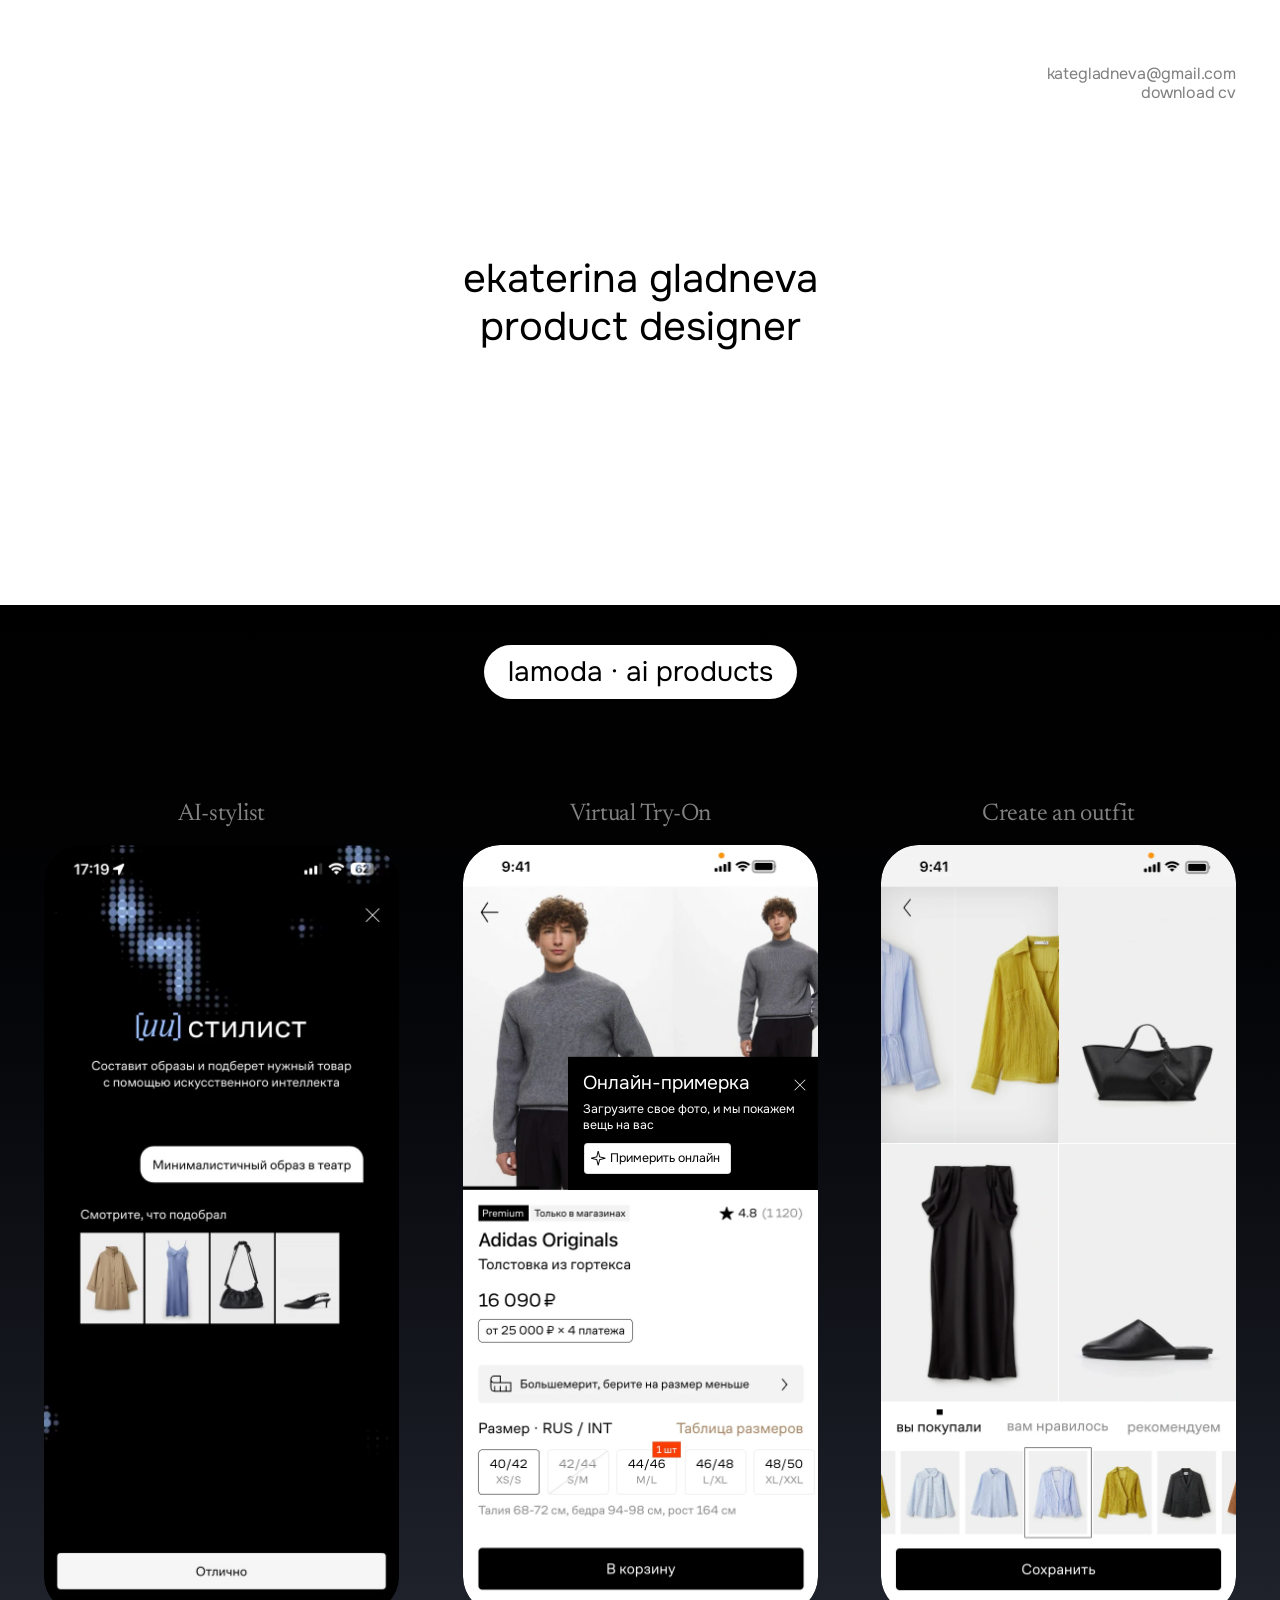
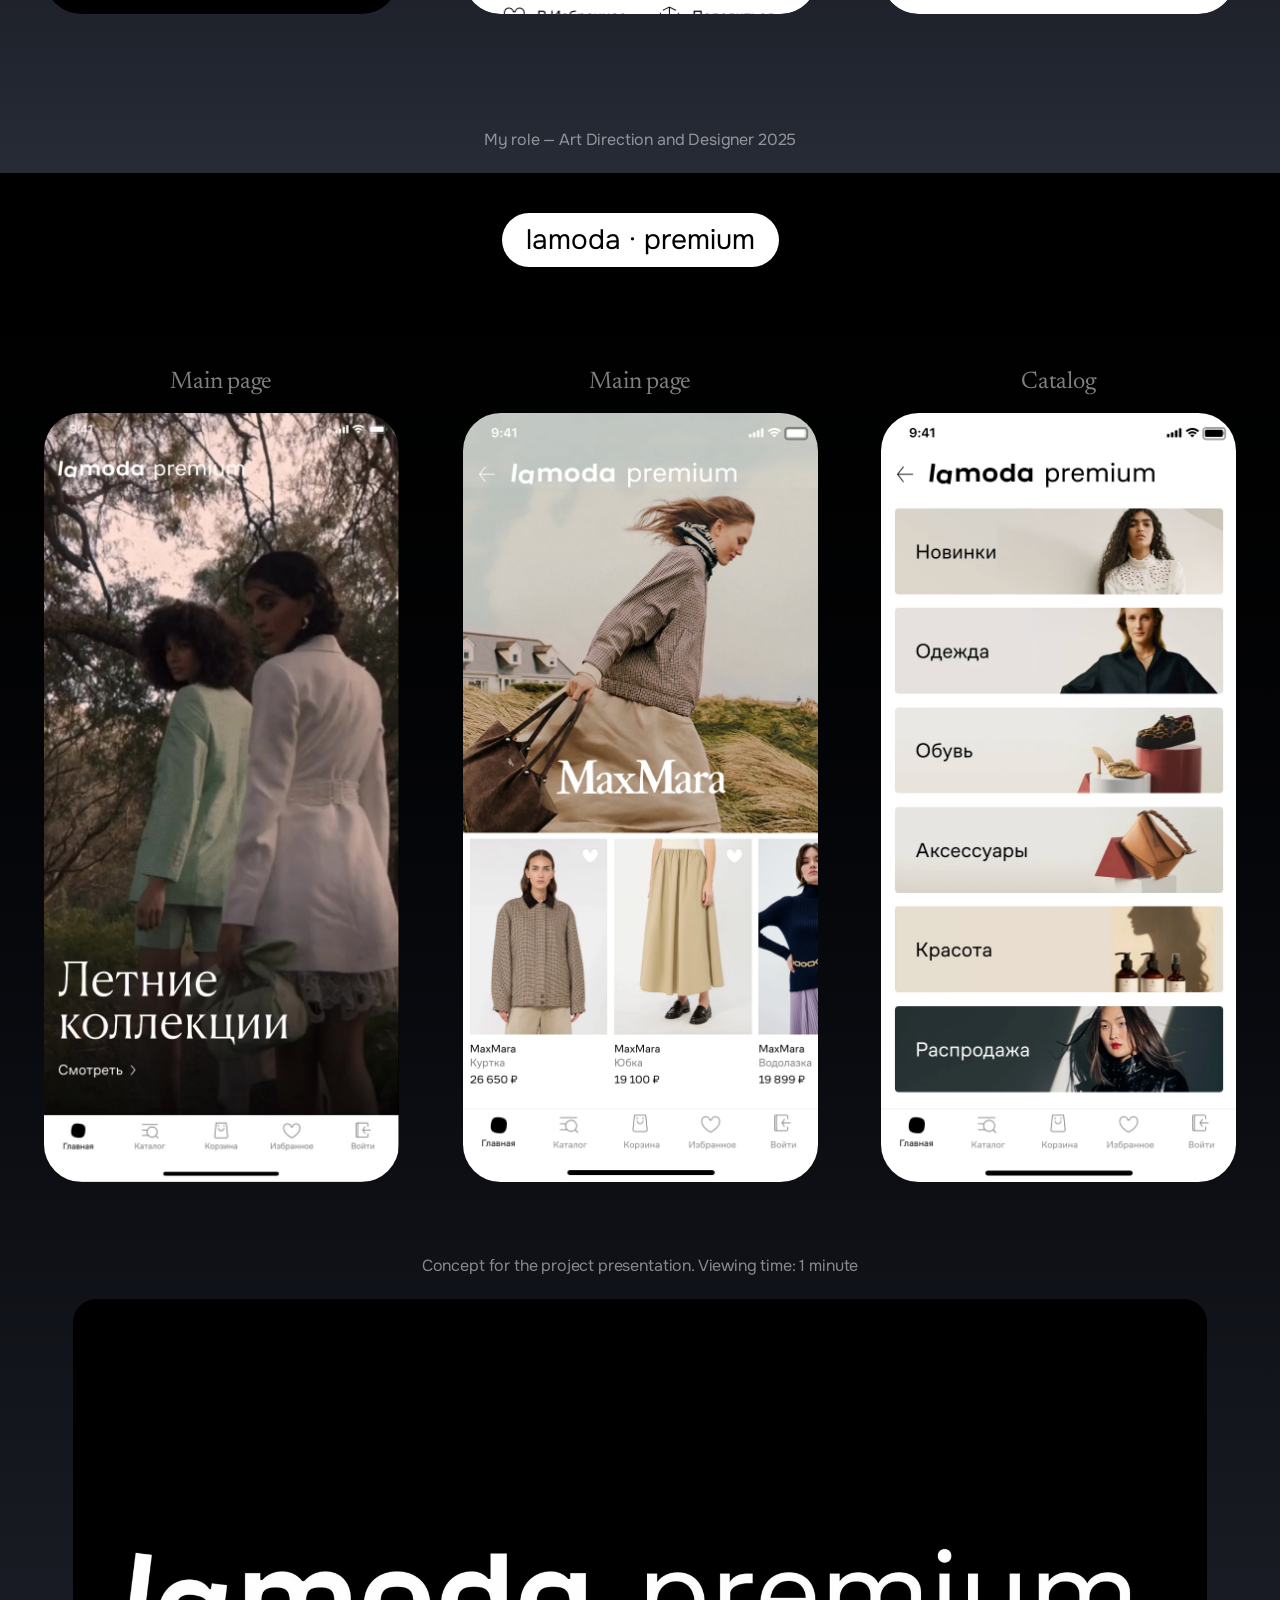
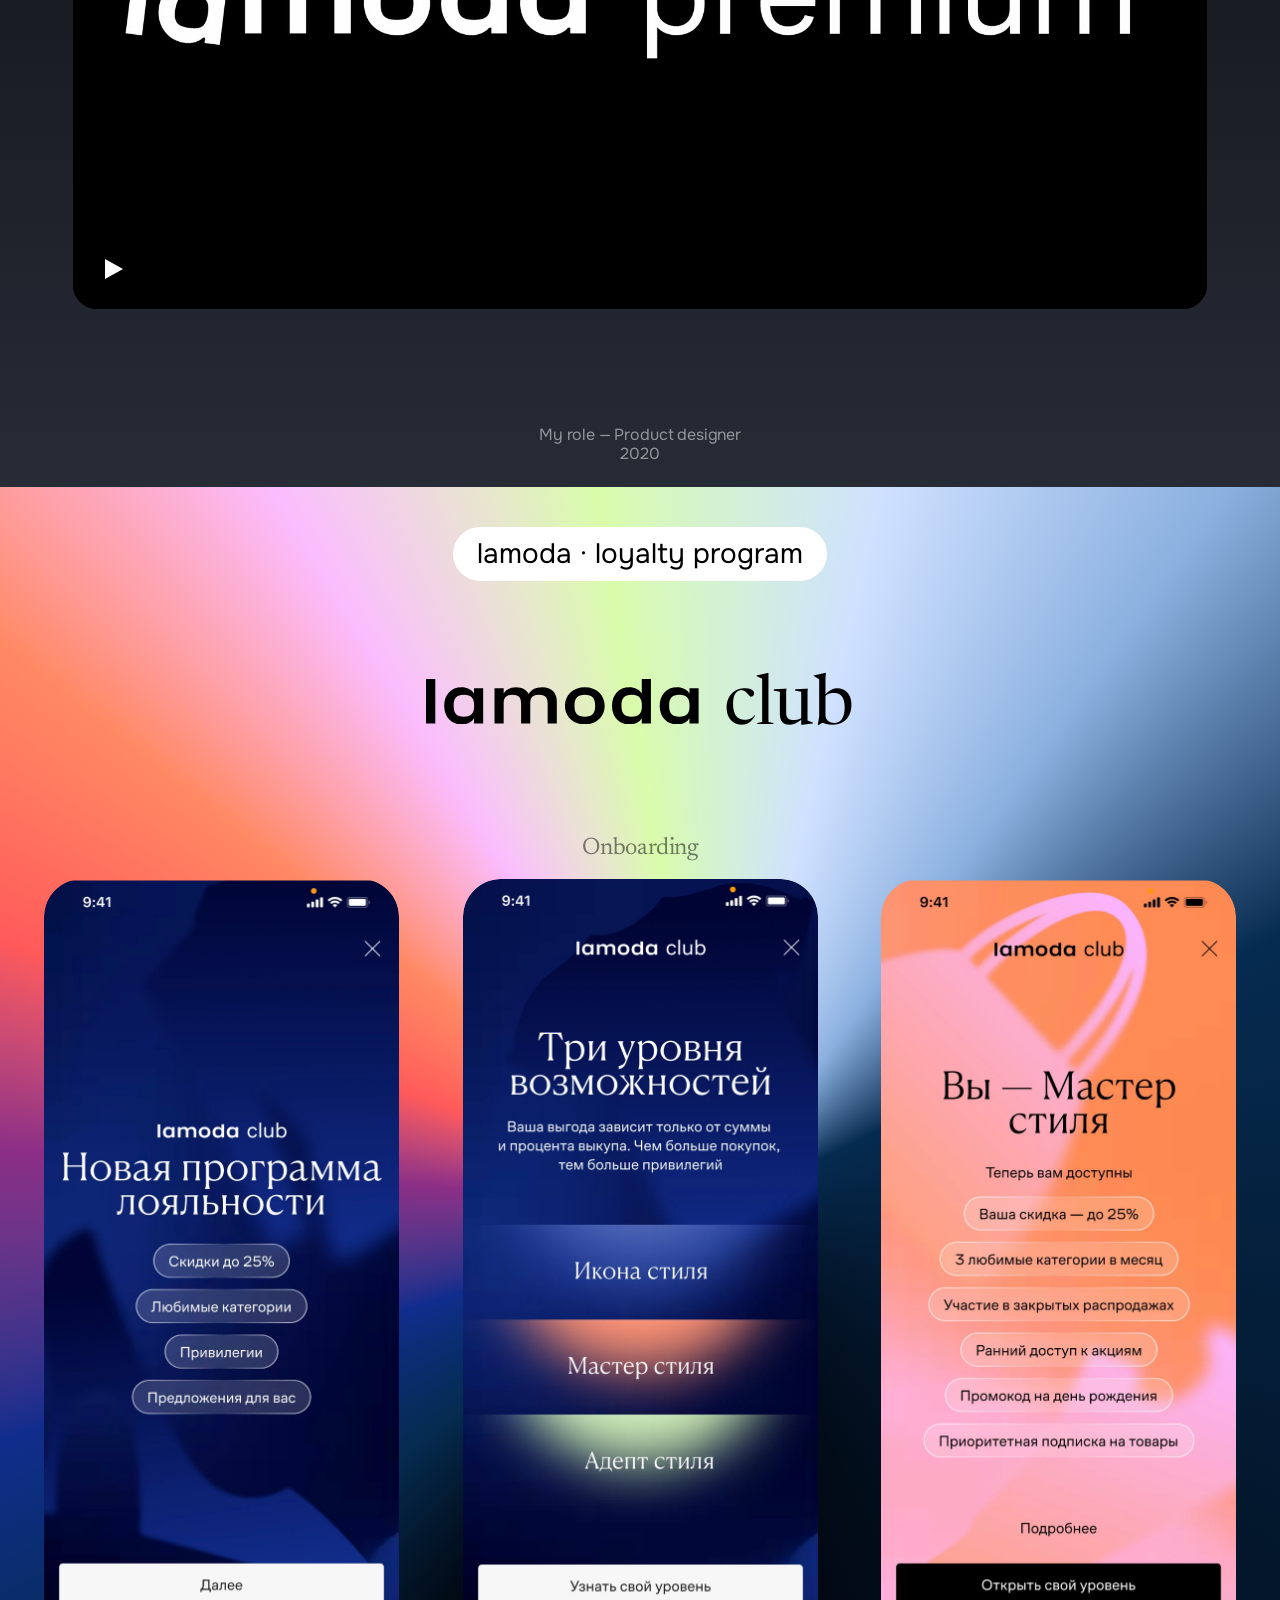
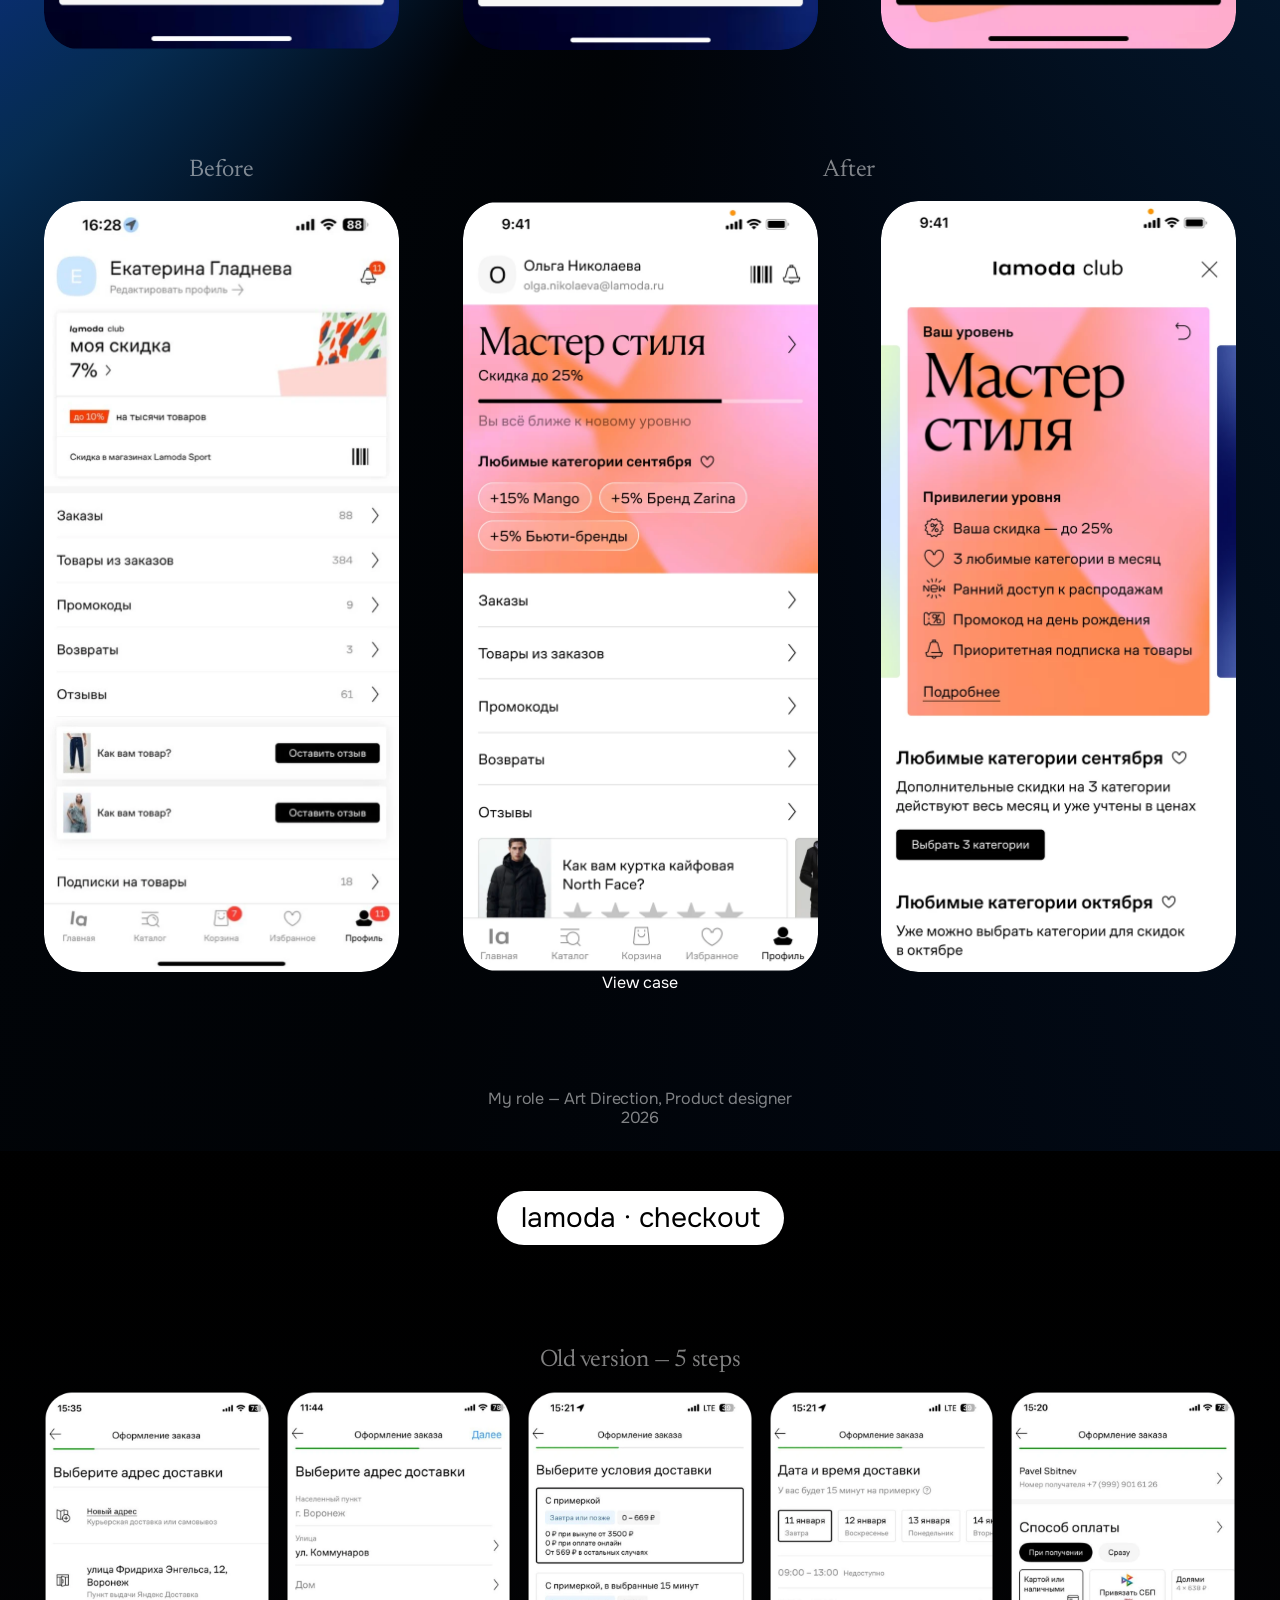
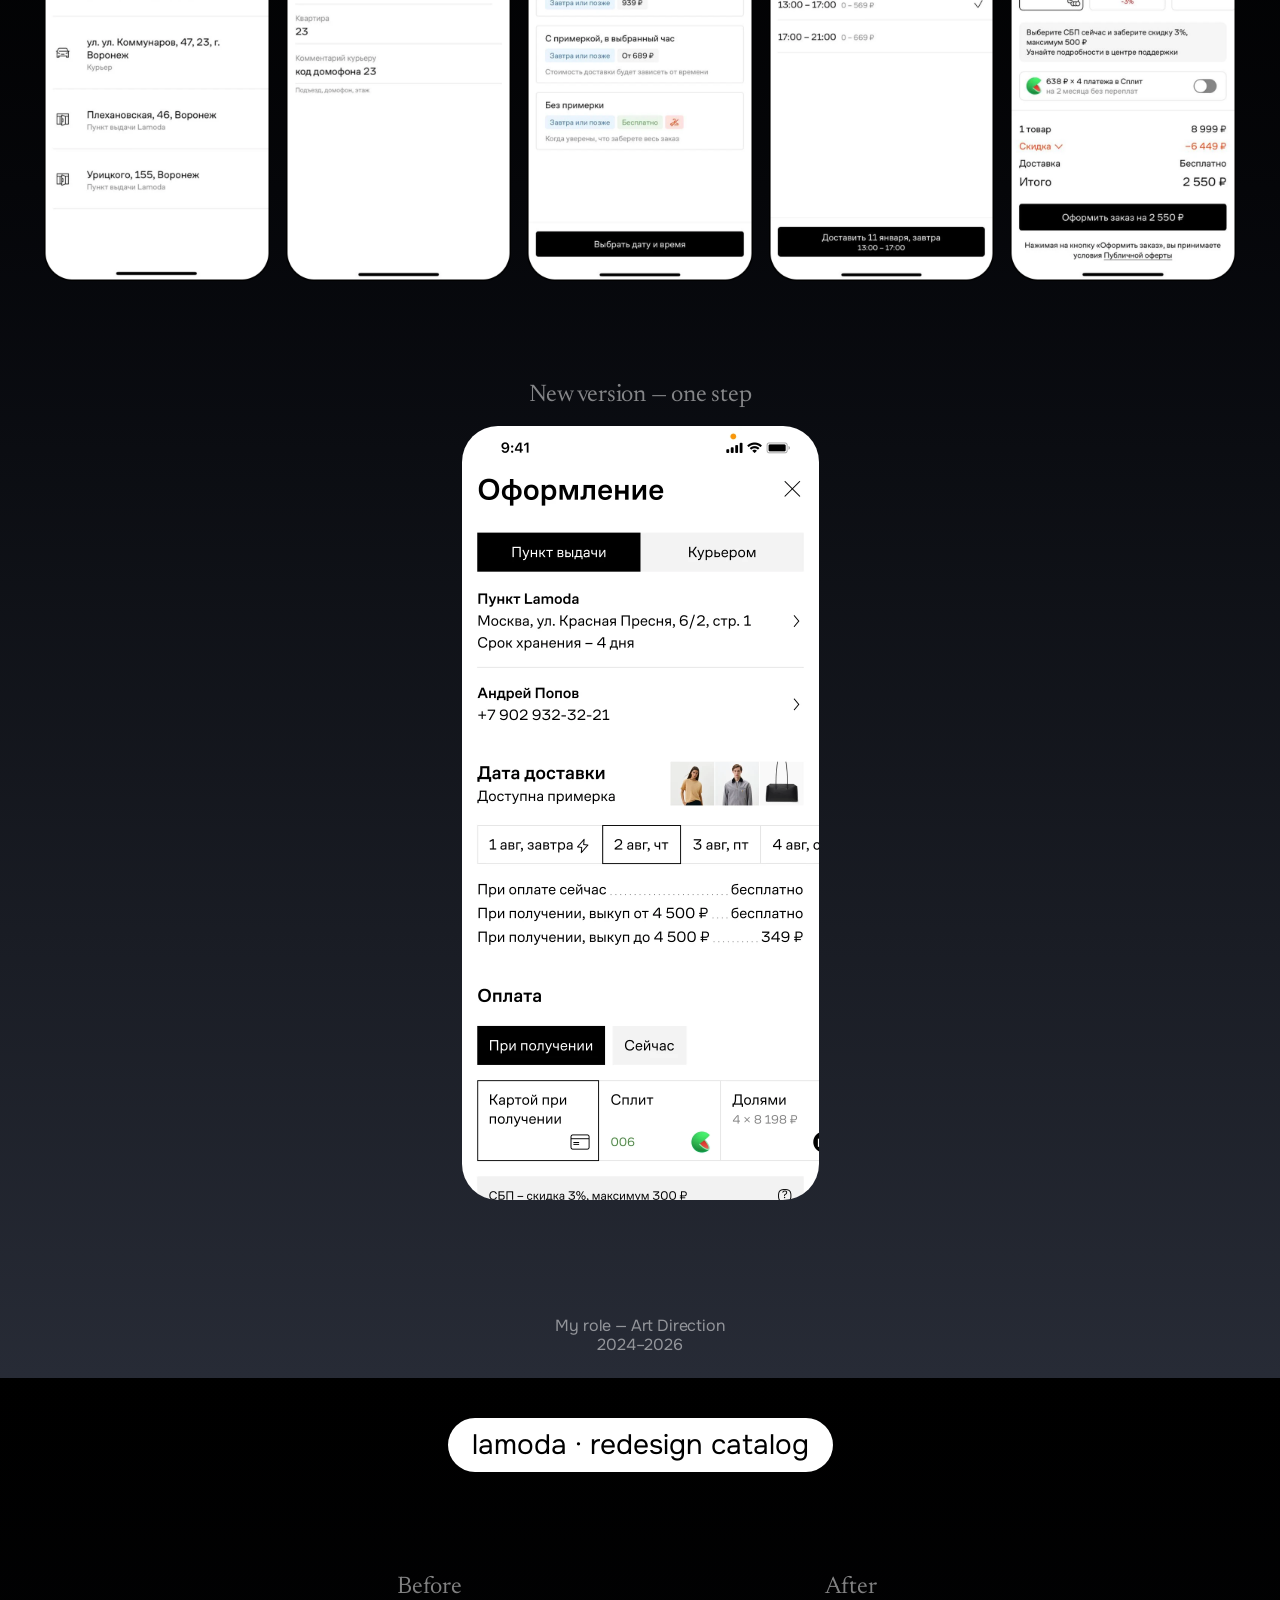
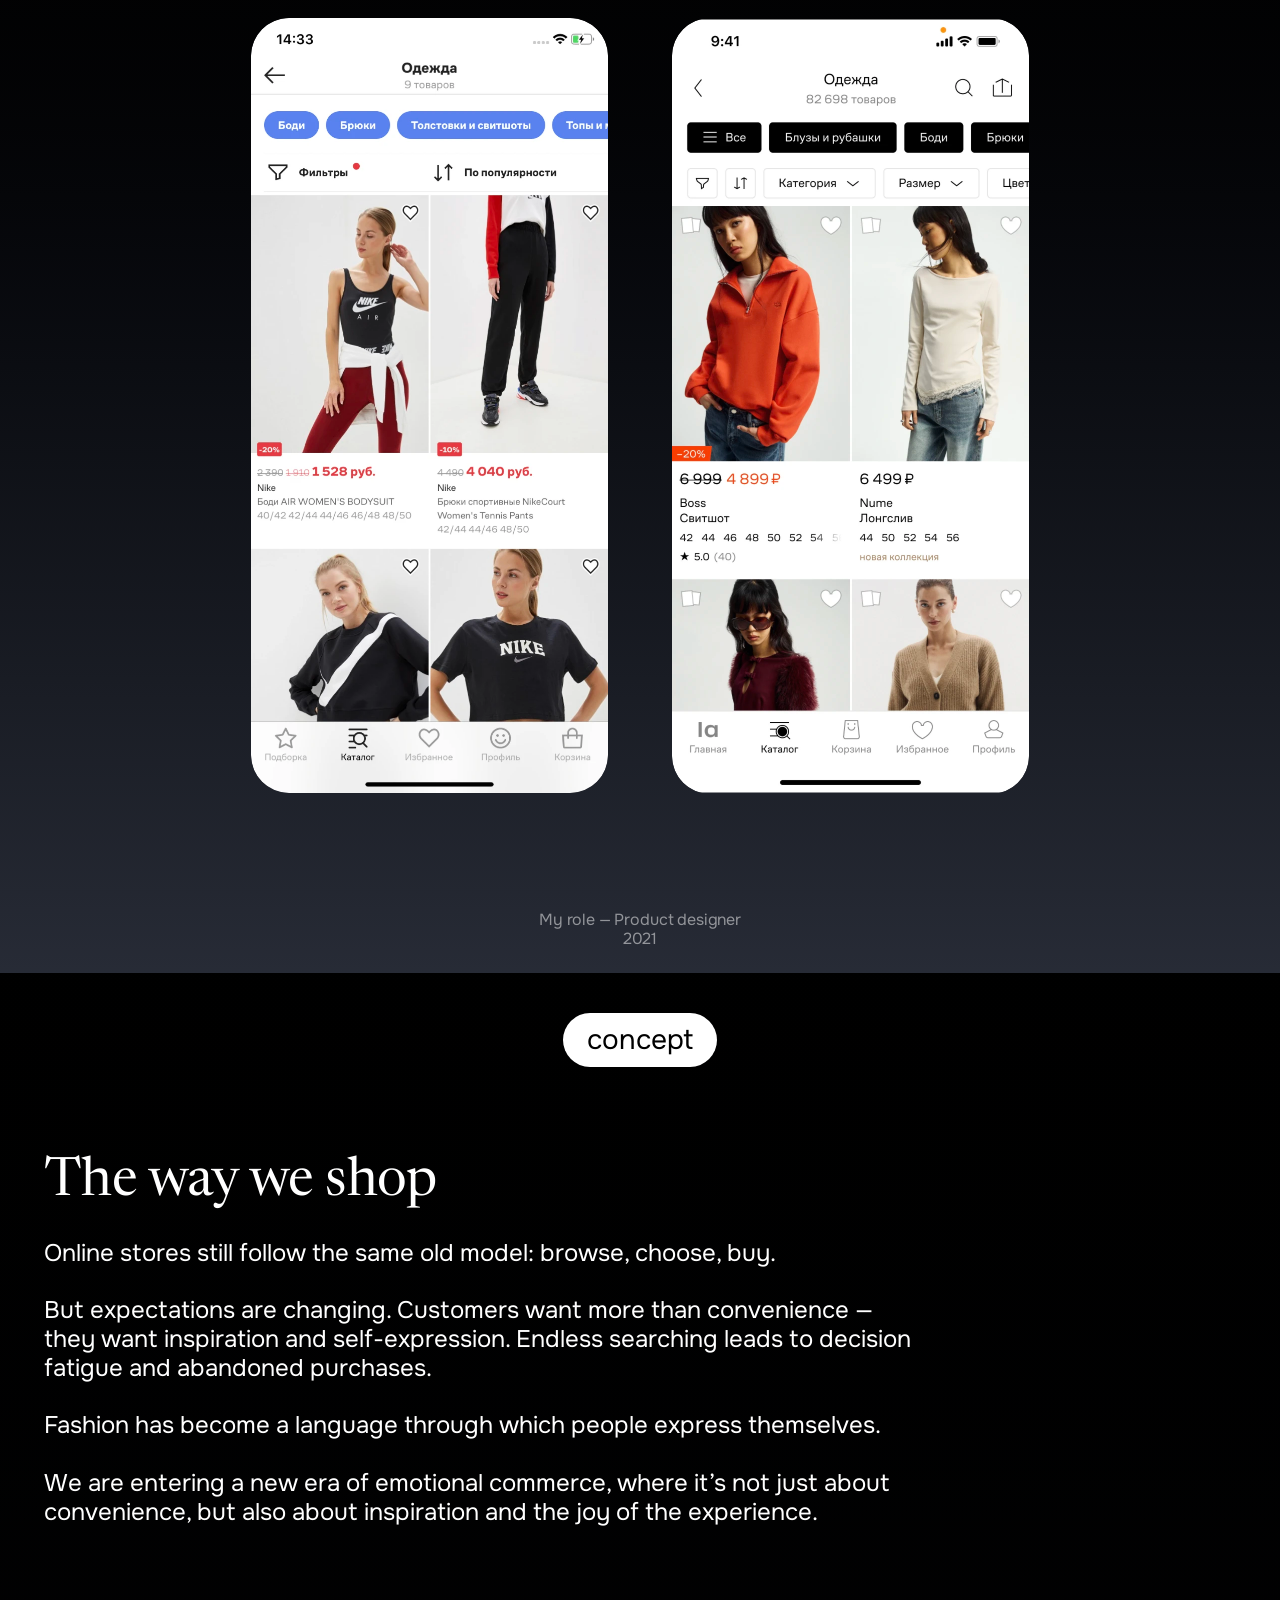
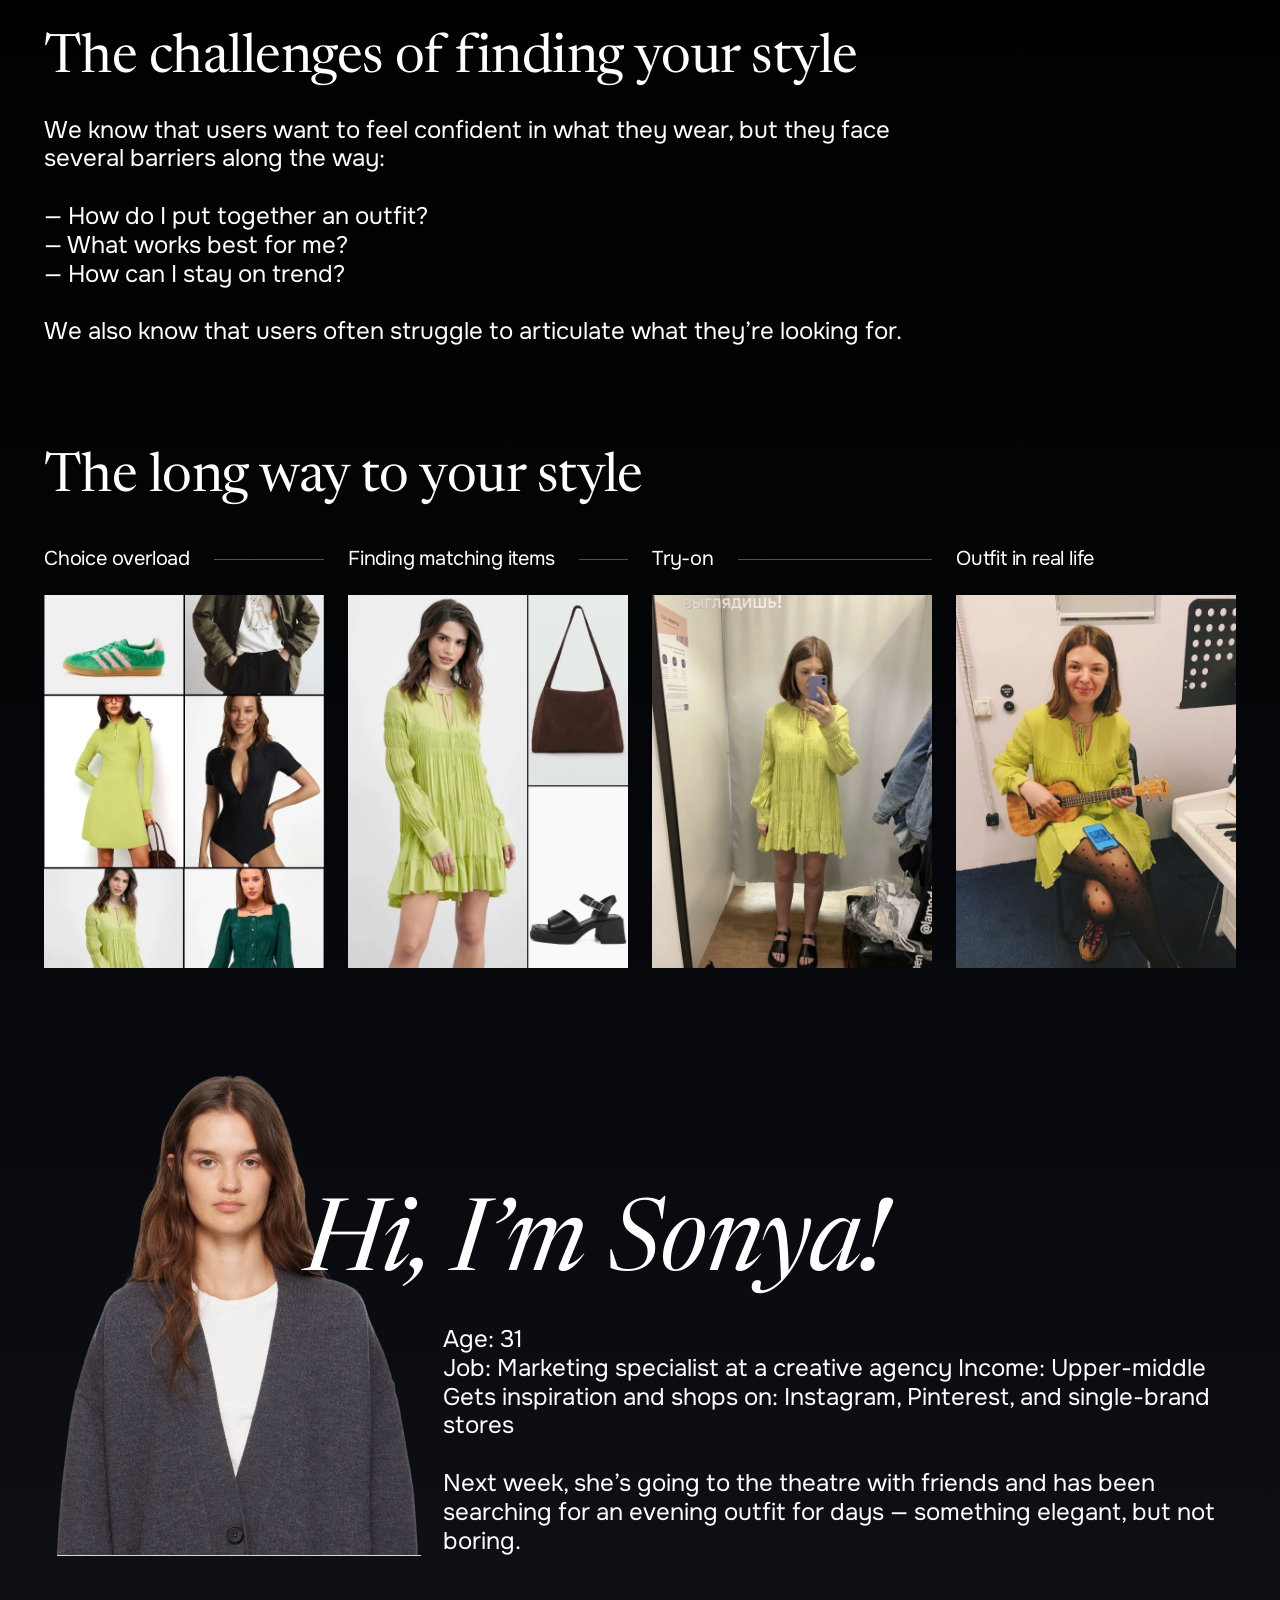
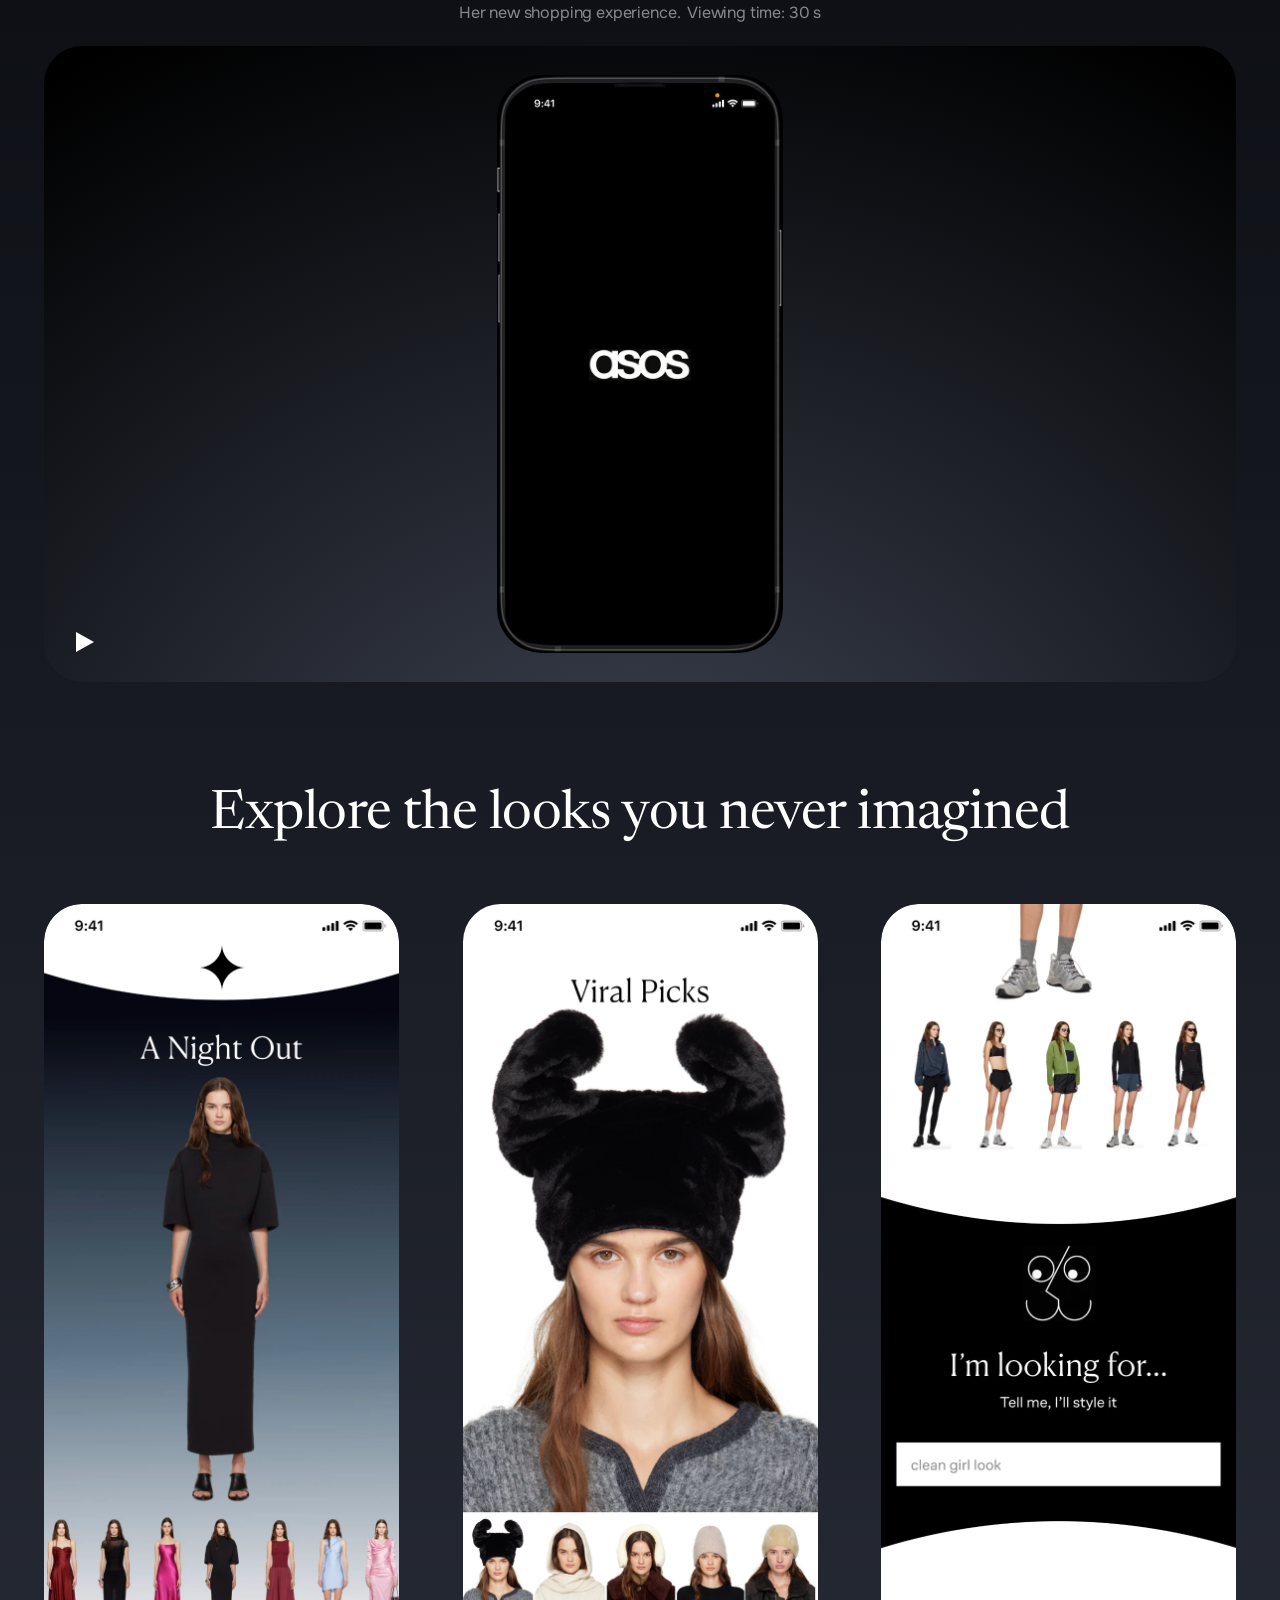
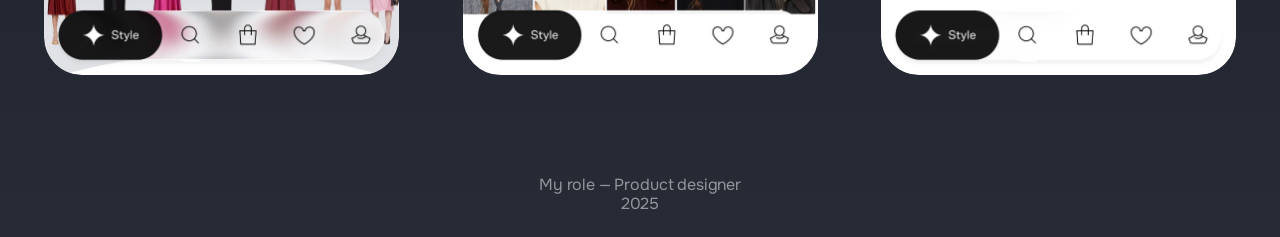
==== commit 2bc9d63a: "Add files via upload" ====
--- a/index.html
+++ b/index.html
@@ -120,45 +120,6 @@
       <p class="role">My role — Product designer<br>2020</p>
     </section>
 
-    <!-- 3. Checkout -->
-    <section class="case" aria-labelledby="case-checkout">
-      <h2 class="badge" id="case-checkout">lamoda · checkout</h2>
-
-      <h3 class="label">Old version — 5 steps</h3>
-      <div class="screens screens--5">
-        <img src="img/checkout-old-1@2x.webp" width="300" height="652" alt="Old checkout, step 1" loading="lazy">
-        <img src="img/checkout-old-2@2x.webp" width="300" height="652" alt="Old checkout, step 2" loading="lazy">
-        <img src="img/checkout-old-3@2x.webp" width="300" height="652" alt="Old checkout, step 3" loading="lazy">
-        <img src="img/checkout-old-4@2x.webp" width="300" height="652" alt="Old checkout, step 4" loading="lazy">
-        <img src="img/checkout-old-5@2x.webp" width="300" height="652" alt="Old checkout, step 5" loading="lazy">
-      </div>
-
-      <h3 class="label label--gap">New version — one step</h3>
-      <div class="screens screens--1">
-        <div class="scroll-phone" tabindex="0" role="group" aria-label="New one-step checkout, scroll to see the whole screen">
-          <img src="img/checkout-new@2x.webp" width="357" alt="New one-step checkout">
-        </div>
-      </div>
-
-      <p class="role">My role — Art Direction<br>2024–2026</p>
-    </section>
-
-    <!-- 4. Catalog redesign -->
-    <section class="case" aria-labelledby="case-catalog">
-      <h2 class="badge" id="case-catalog">lamoda · redesign catalog</h2>
-      <div class="screens screens--2">
-        <figure>
-          <figcaption>Before</figcaption>
-          <img src="img/catalog-before@2x.webp" width="357" height="774" alt="Catalog before the redesign" loading="lazy">
-        </figure>
-        <figure>
-          <figcaption>After</figcaption>
-          <img src="img/catalog-after@2x.webp" width="357" height="774" alt="Catalog after the redesign" loading="lazy">
-        </figure>
-      </div>
-      <p class="role">My role — Product designer<br>2021</p>
-    </section>
-
     <!-- 5. Loyalty program -->
     <section class="case case--club" aria-labelledby="case-club">
       <h2 class="badge" id="case-club">lamoda · loyalty program</h2>
@@ -181,7 +142,47 @@
         <figure><figcaption class="only-mobile">After</figcaption><img src="img/club-after-1@2x.webp" width="357" height="776" alt="Lamoda Club profile after the redesign, screen 1" loading="lazy"></figure>
         <figure><figcaption class="only-mobile">After</figcaption><img src="img/club-after-2@2x.webp" width="357" height="776" alt="Lamoda Club profile after the redesign, screen 2" loading="lazy"></figure>
       </div>
+      <div class="case-btn-wrap reveal"><a class="case-btn" href="loyalty-program">View case</a></div>
       <p class="role">My role — Art Direction, Product designer<br>2026</p>
+    </section>
+
+    <!-- 3. Checkout -->
+    <section class="case" aria-labelledby="case-checkout">
+      <h2 class="badge" id="case-checkout">lamoda · checkout</h2>
+
+      <h3 class="label">Old version — 5 steps</h3>
+      <div class="screens screens--5">
+        <img src="img/checkout-old-1@2x.webp" width="300" height="652" alt="Old checkout, step 1" loading="lazy">
+        <img src="img/checkout-old-2@2x.webp" width="300" height="652" alt="Old checkout, step 2" loading="lazy">
+        <img src="img/checkout-old-3@2x.webp" width="300" height="652" alt="Old checkout, step 3" loading="lazy">
+        <img src="img/checkout-old-4@2x.webp" width="300" height="652" alt="Old checkout, step 4" loading="lazy">
+        <img src="img/checkout-old-5@2x.webp" width="300" height="652" alt="Old checkout, step 5" loading="lazy">
+      </div>
+
+      <h3 class="label label--gap">New version — one step</h3>
+      <div class="screens screens--1">
+        <div class="scroll-phone" tabindex="0" role="group" aria-label="New one-step checkout, scroll to see the whole screen">
+          <img src="img/checkout-new@2x.webp" width="357" alt="New one-step checkout">
+        </div>
+      </div>
+
+      <p class="role">My role — Art Direction<br>2024–2026</p>
+    </section>
+
+    <!-- 4. Catalog redesign -->
+    <section class="case" aria-labelledby="case-catalog">
+      <h2 class="badge" id="case-catalog">lamoda · redesign catalog</h2>
+      <div class="screens screens--2">
+        <figure>
+          <figcaption>Before</figcaption>
+          <img src="img/catalog-before@2x.webp" width="357" height="774" alt="Catalog before the redesign" loading="lazy">
+        </figure>
+        <figure>
+          <figcaption>After</figcaption>
+          <img src="img/catalog-after@2x.webp" width="357" height="774" alt="Catalog after the redesign" loading="lazy">
+        </figure>
+      </div>
+      <p class="role">My role — Product designer<br>2021</p>
     </section>
 
     <!-- 6. Concept -->
--- a/styles.css
+++ b/styles.css
@@ -328,7 +328,7 @@
 .showreel {
   position: relative;
   width: min(1134px, calc(100% - 2 * var(--page-pad)));
-  margin-top: 40px;
+  margin-top: 24px;
   border-radius: 24px;
   overflow: hidden;
   background: #000;
@@ -550,7 +550,7 @@
   color: var(--white);
 }
 
-.note--lg { margin-top: 0; margin-bottom: 16px; font-size: 24px; }
+.note--lg { margin-top: 0; margin-bottom: 24px; font-size: 16px; }
 
 .showreel--concept {
   width: min(1199px, calc(100% - 2 * var(--page-pad)));
@@ -617,7 +617,7 @@
   .label--gap { margin-top: 56px; }
 
   .note { margin-top: 32px; }
-  .showreel { margin-top: 20px; border-radius: 16px; }
+  .showreel { margin-top: 24px; border-radius: 16px; }
   .showreel-toggle { padding: 16px; }
   .role { margin-top: 56px; }
 
@@ -645,7 +645,7 @@
   /* concept */
   .case--concept .badge { margin-bottom: 56px; }
   .concept-text, .concept-steps { margin-bottom: 64px; }
-  .concept-text p, .sonya-about, .note--lg { font-size: 18px; }
+  .concept-text p, .sonya-about { font-size: 18px; }
   .concept-steps { width: 100%; }
   .concept-steps h3 { padding-inline: var(--page-pad); }
   .screens--steps { grid-auto-columns: min(60vw, 240px); padding-inline: var(--page-pad); }
@@ -654,7 +654,7 @@
   .sonya-photo { grid-row: auto; width: min(72vw, 300px); }
   .sonya-name { grid-column: 1; margin: -48px 0 12px 12px; font-size: clamp(44px, 14vw, 64px); }
   .sonya-about { grid-column: 1; }
-  .showreel--concept { border-radius: 16px; aspect-ratio: 1 / 1.1; }
+  .showreel--concept { margin-top: 0; border-radius: 16px; aspect-ratio: 1 / 1.1; }
   .showreel--concept .showreel-video { height: 88%; border-radius: 12cqw; }
   .concept-title { margin: 64px 0 32px; }
   .case--concept .role { margin-top: 64px; }
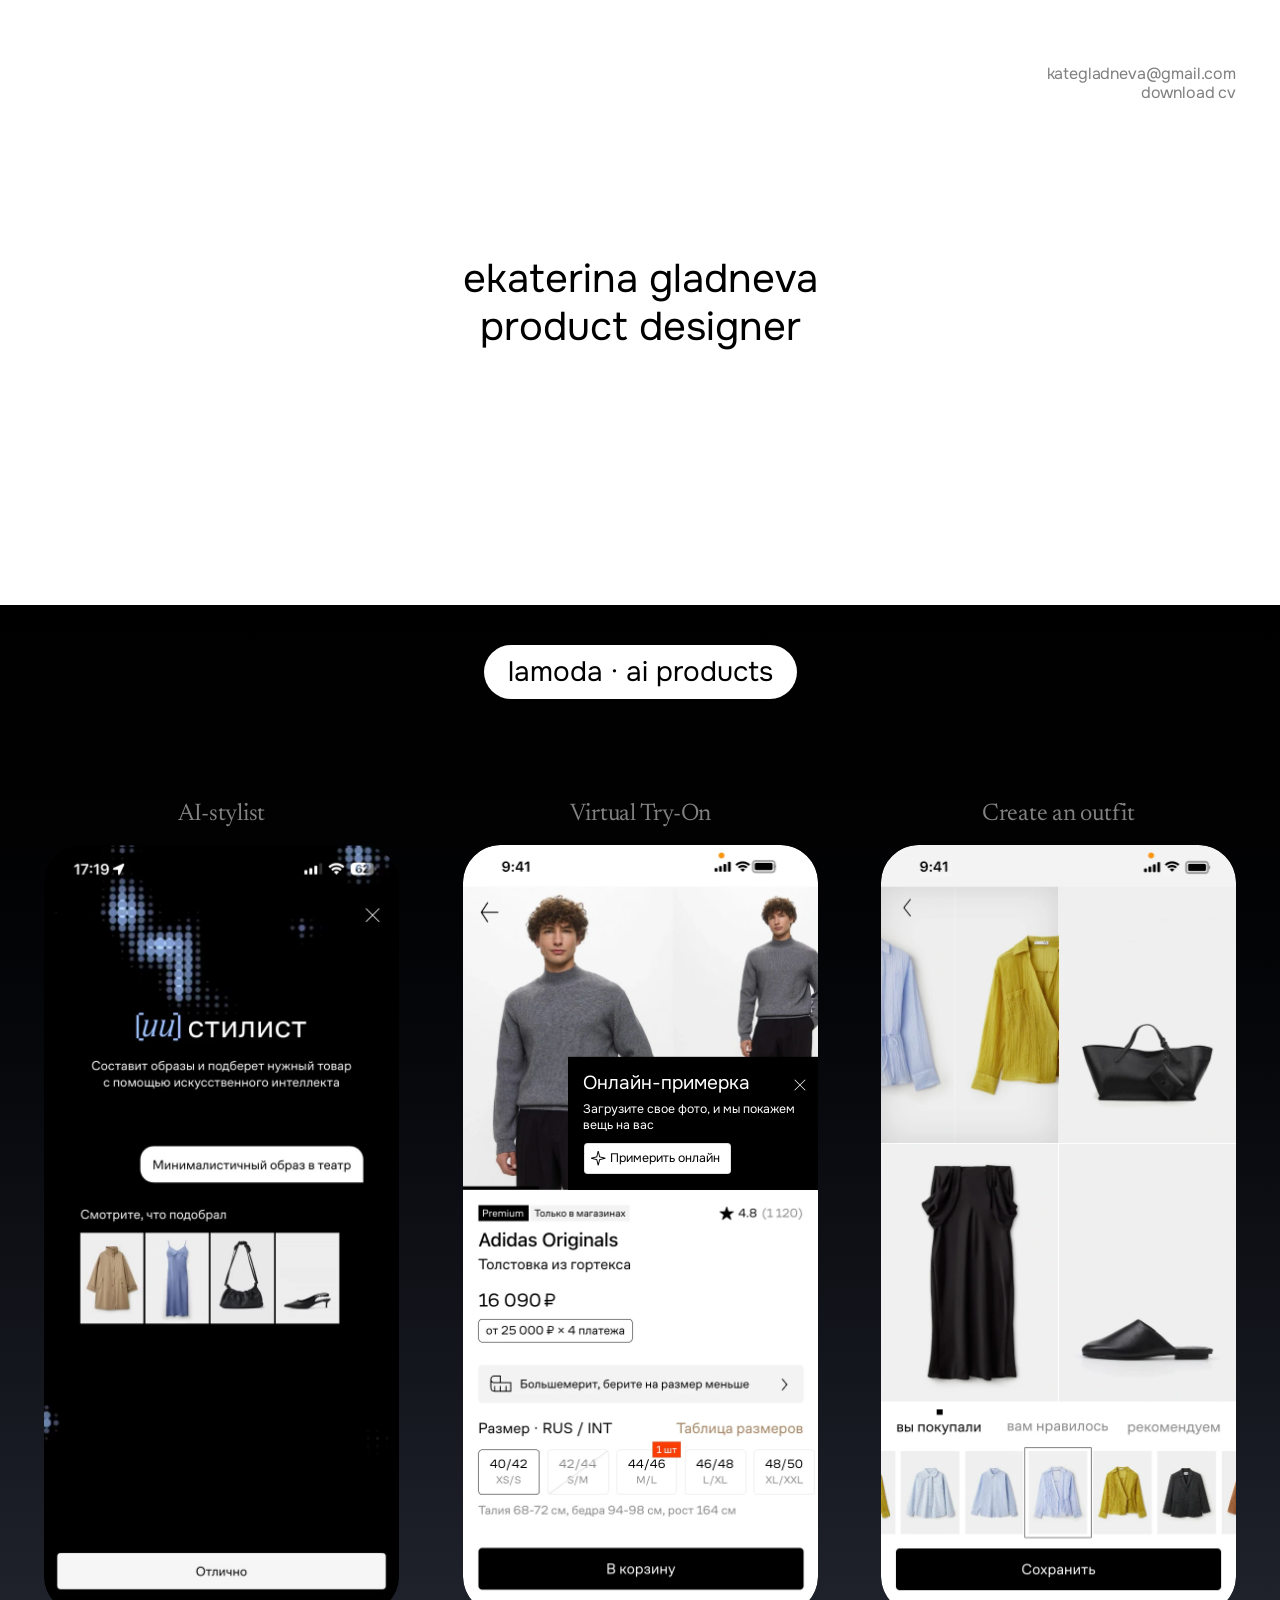
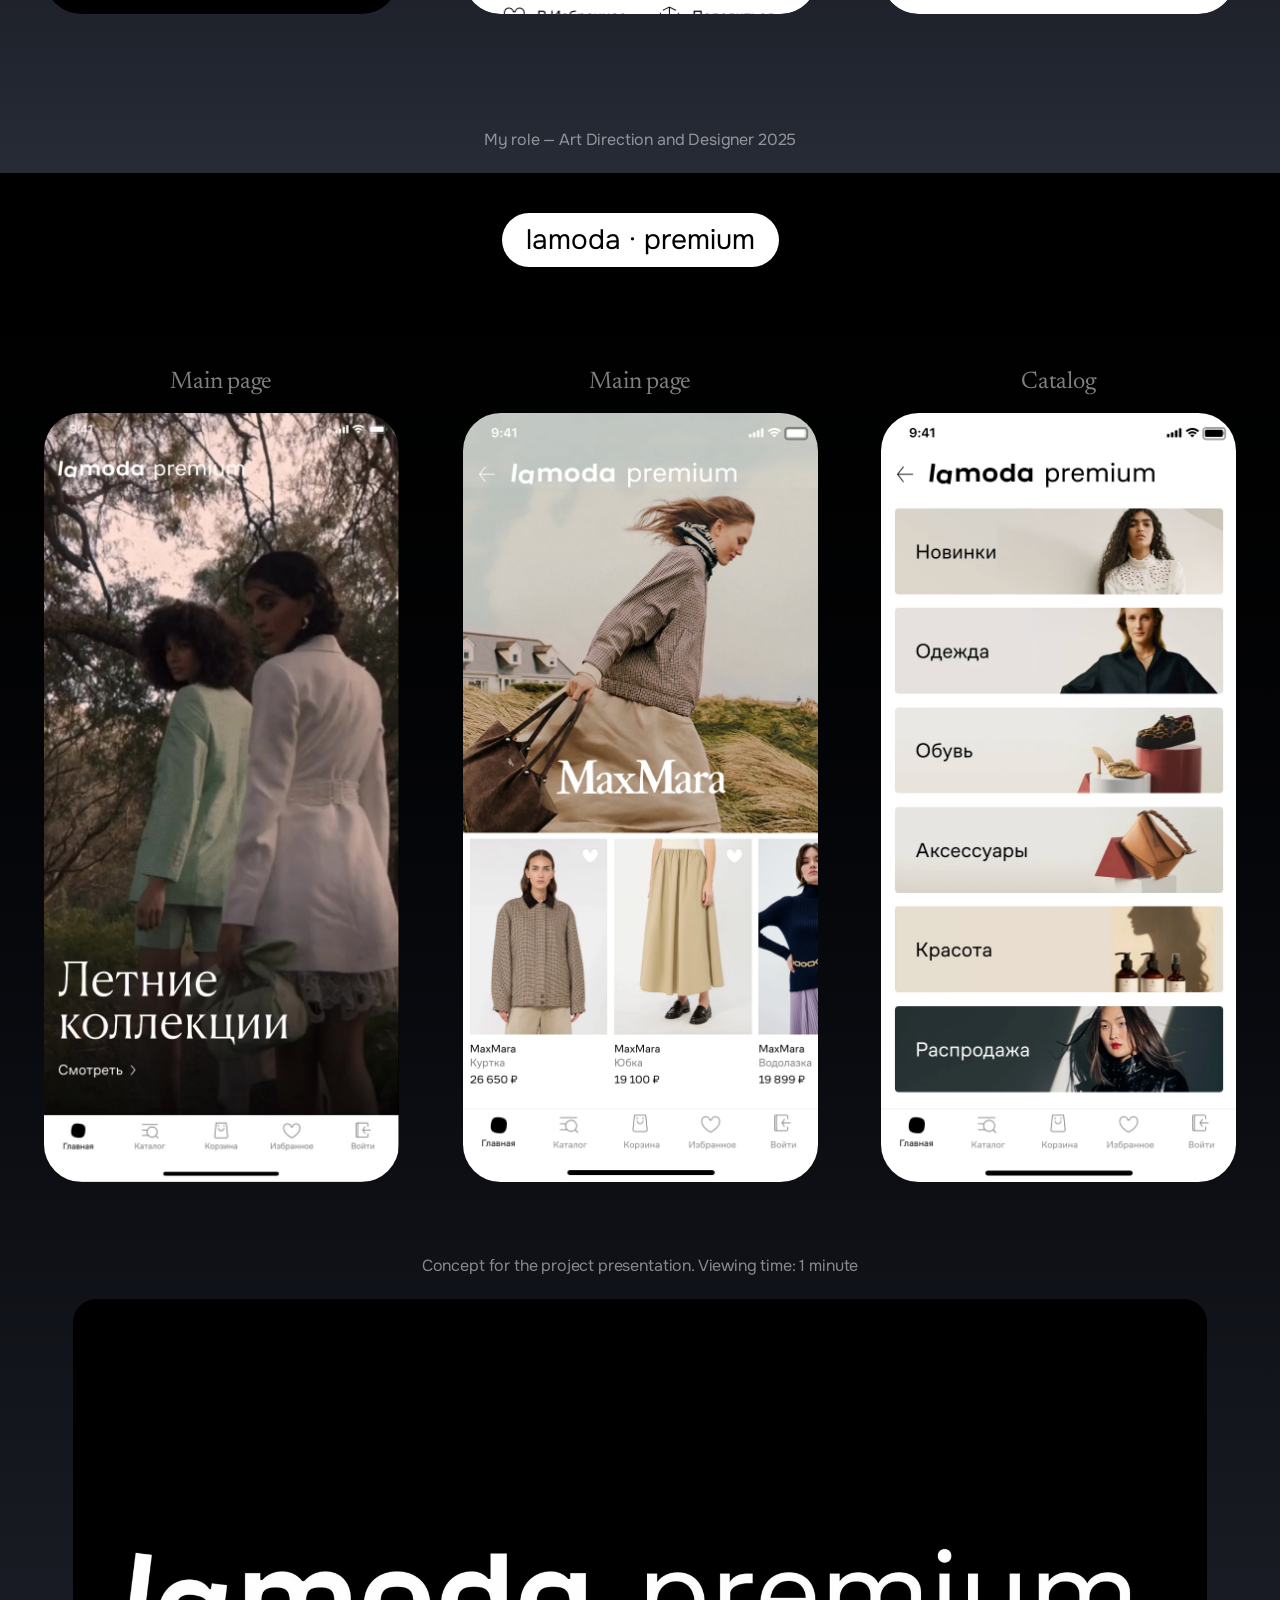
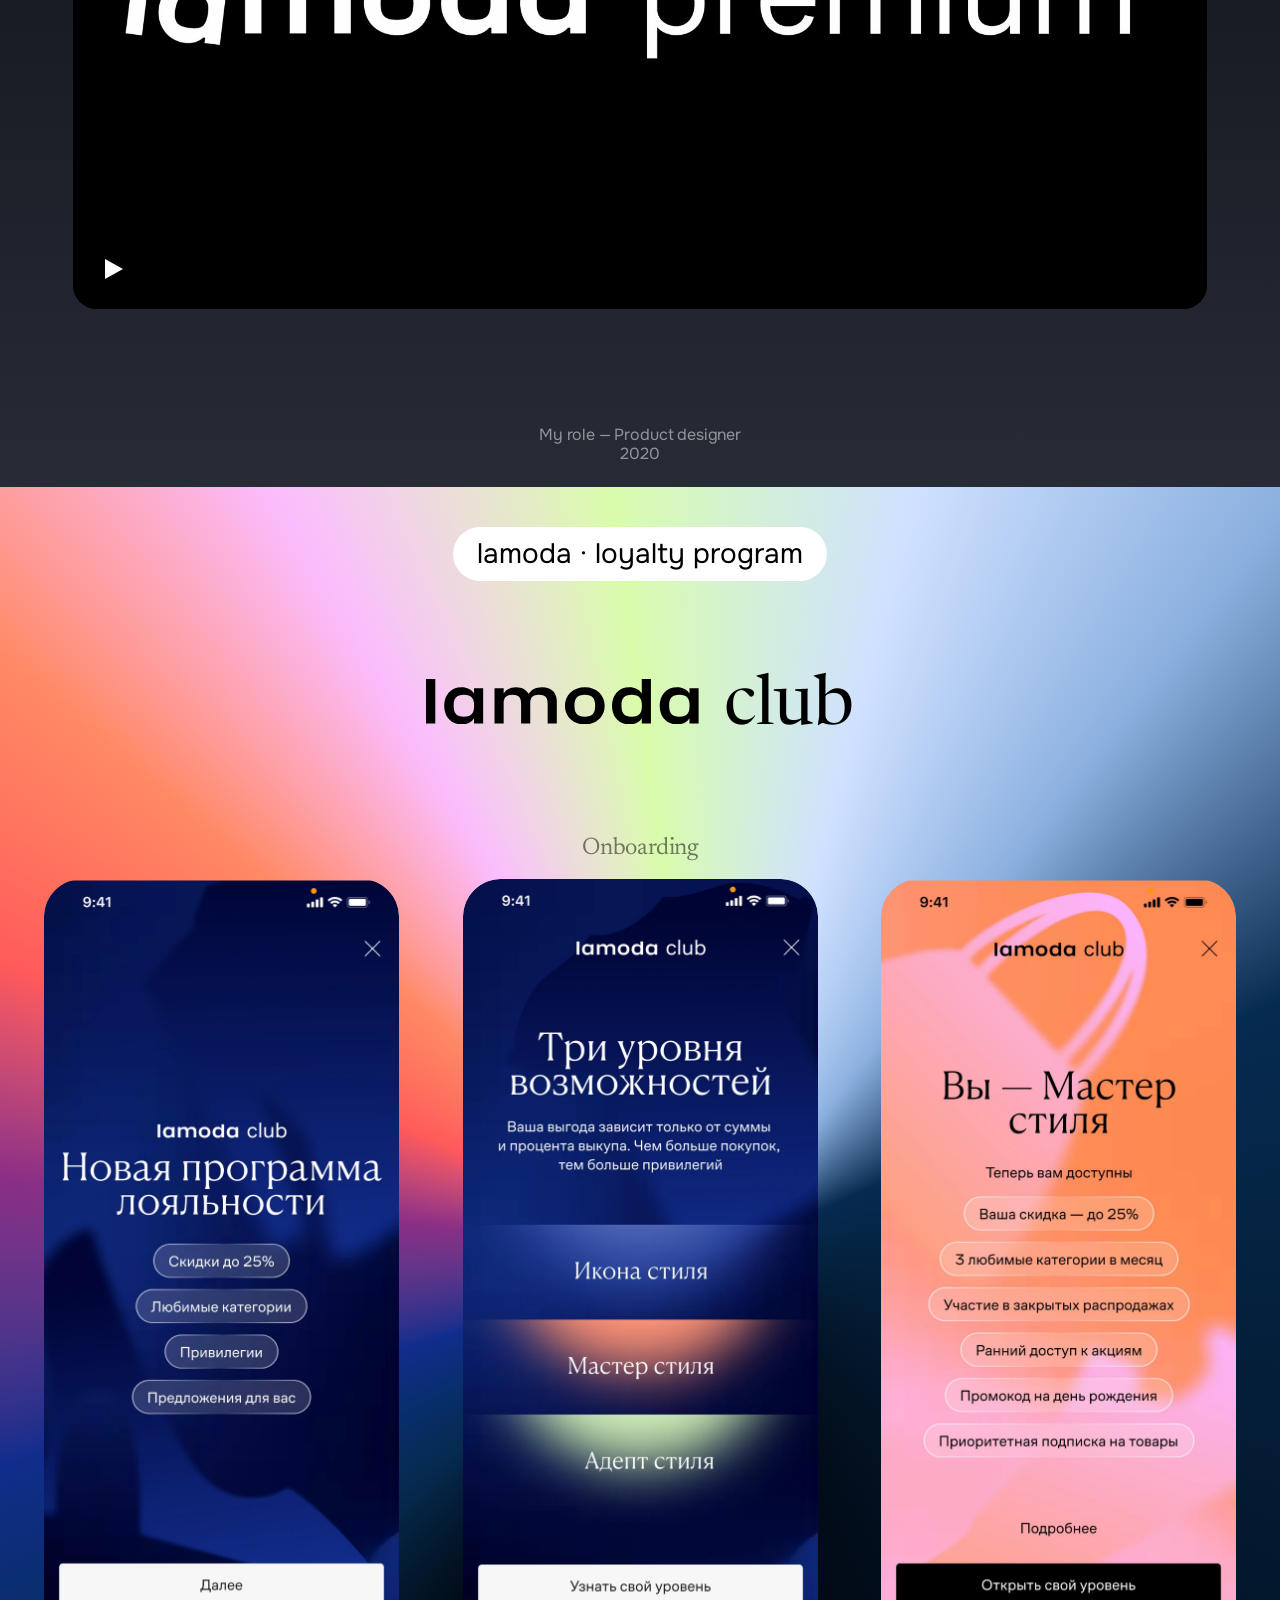
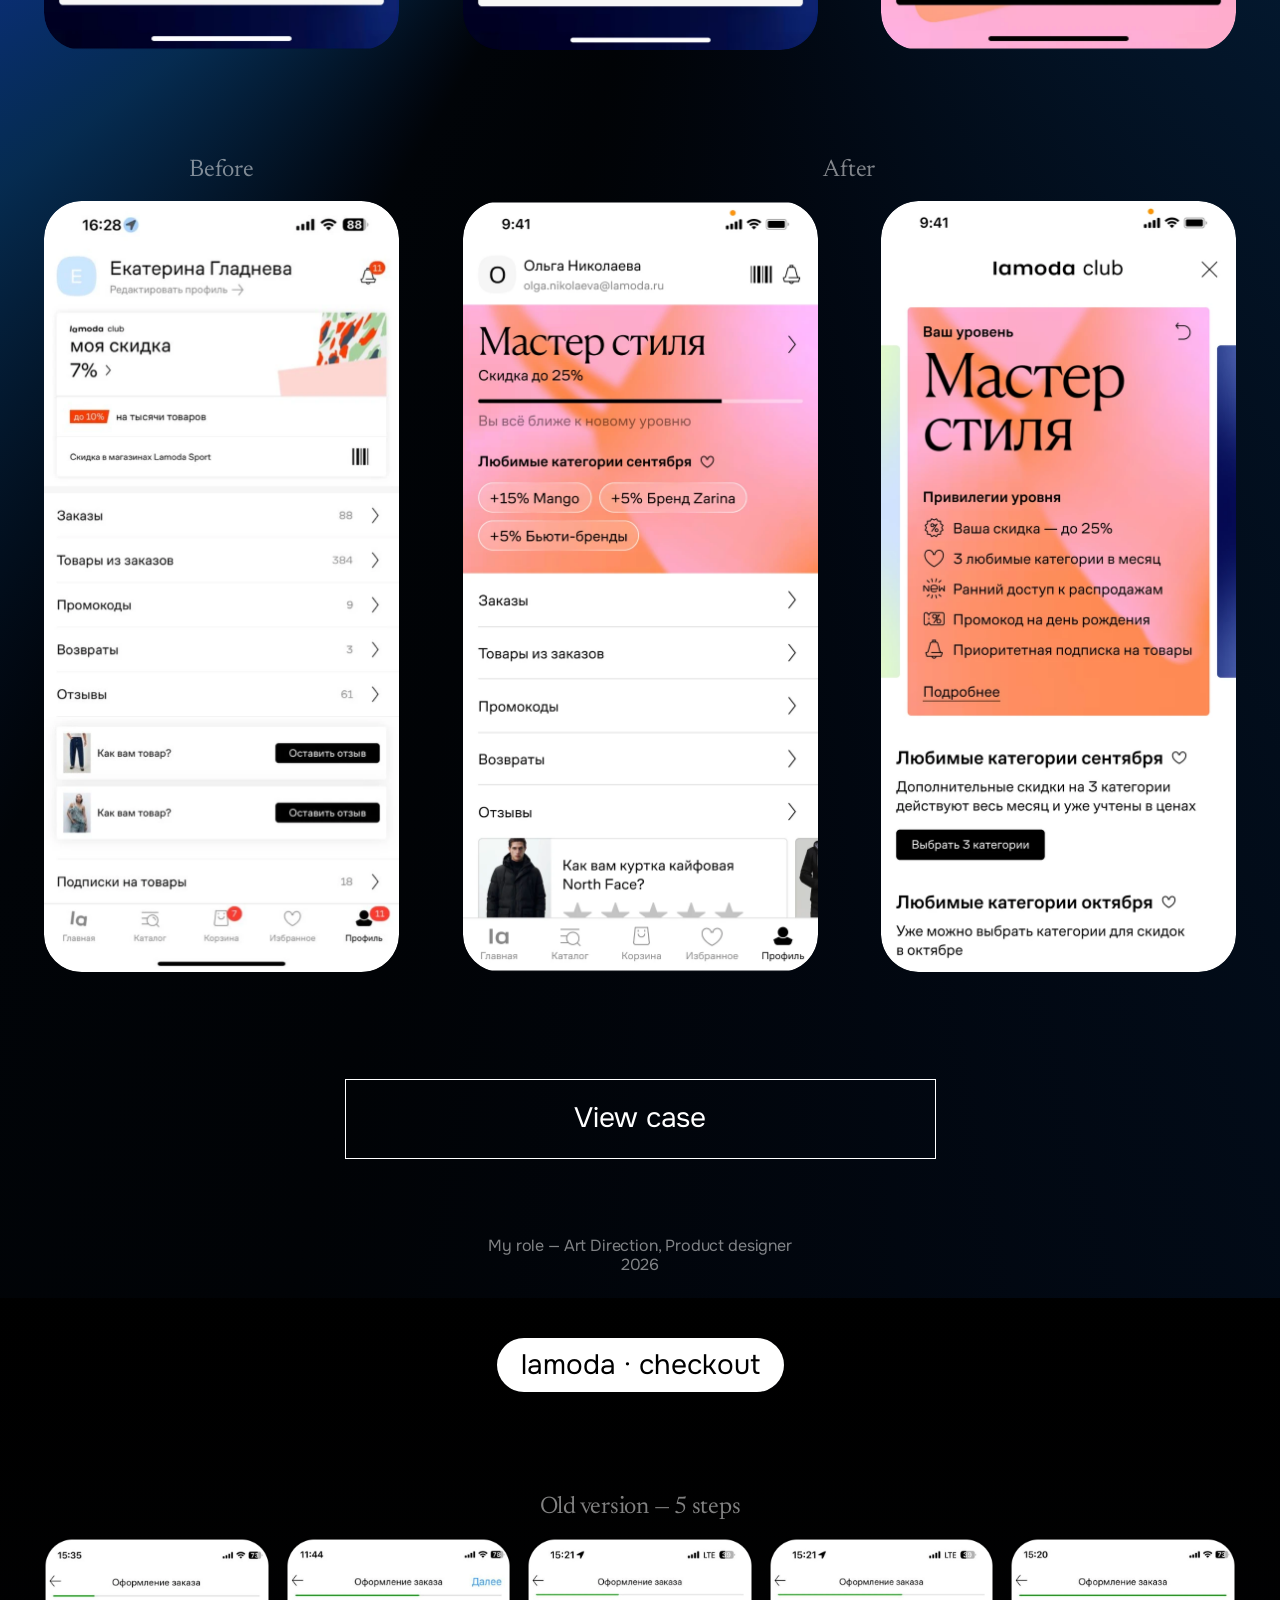
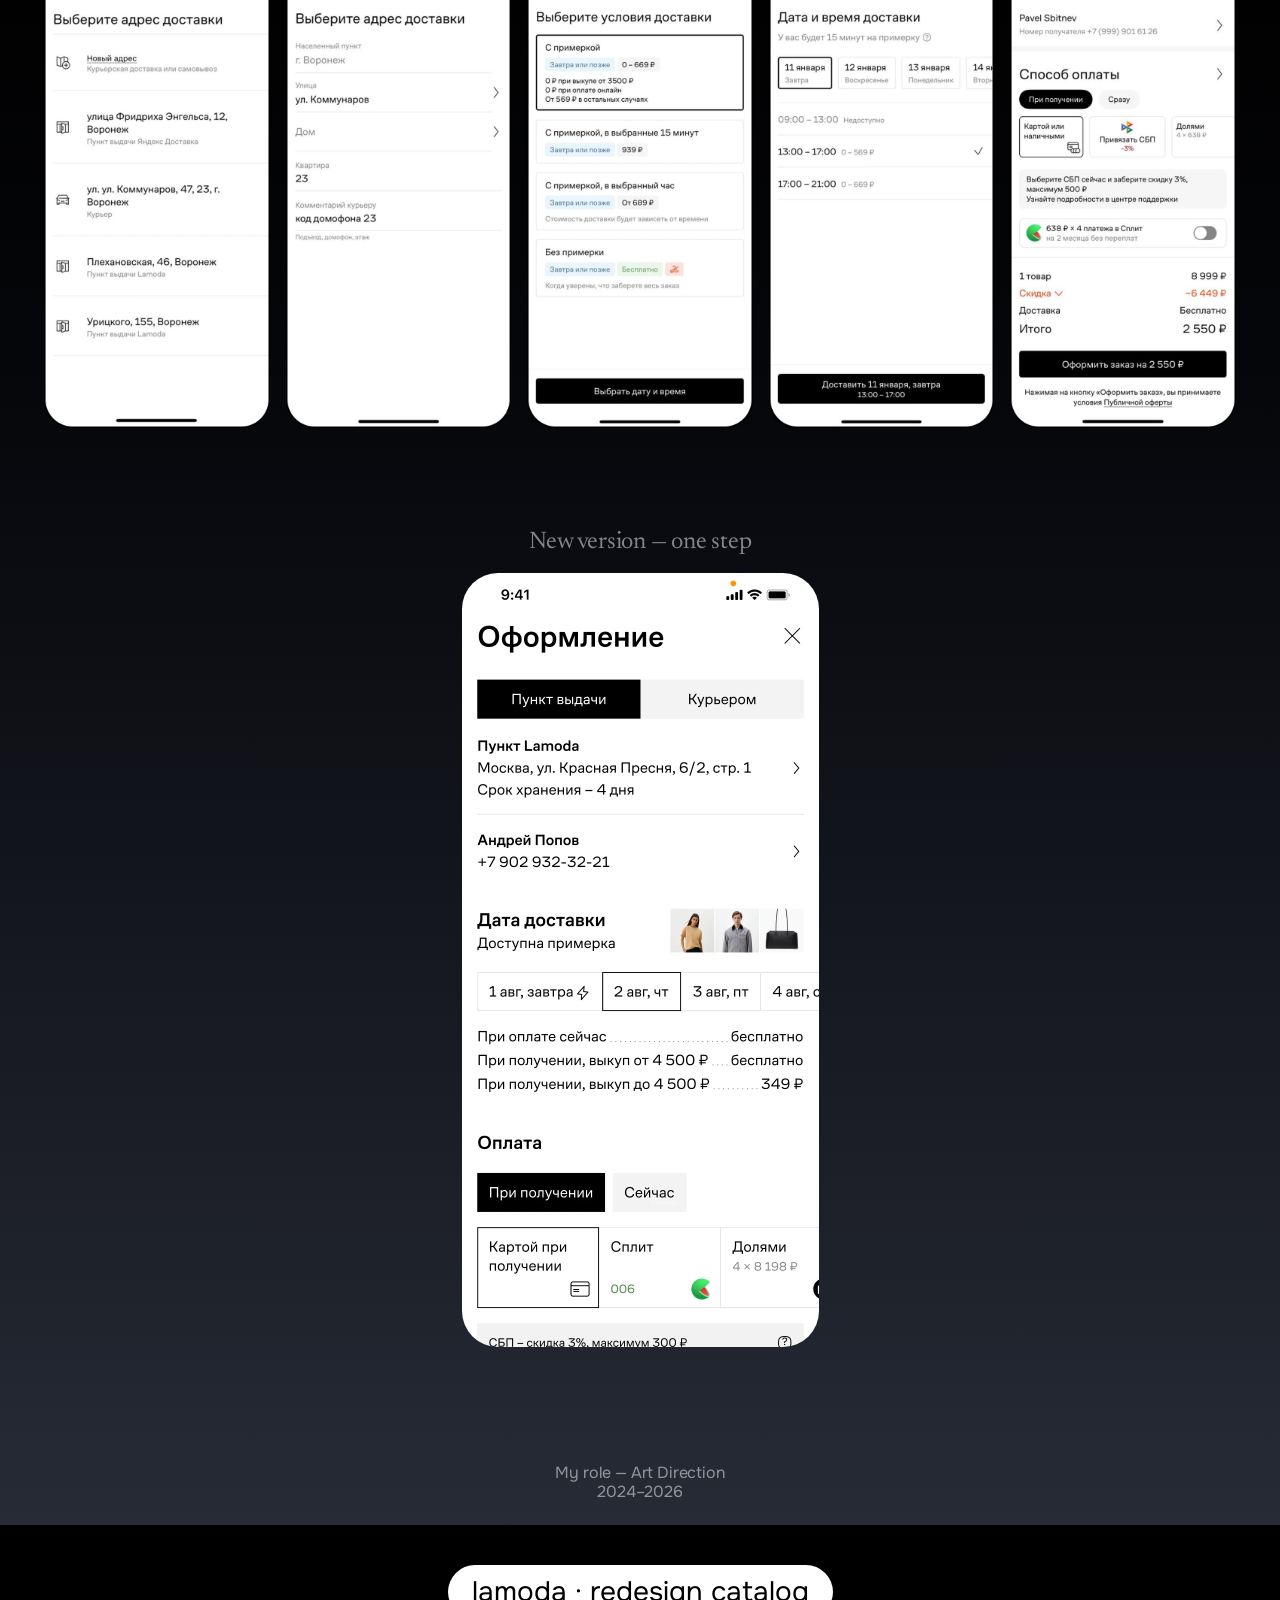
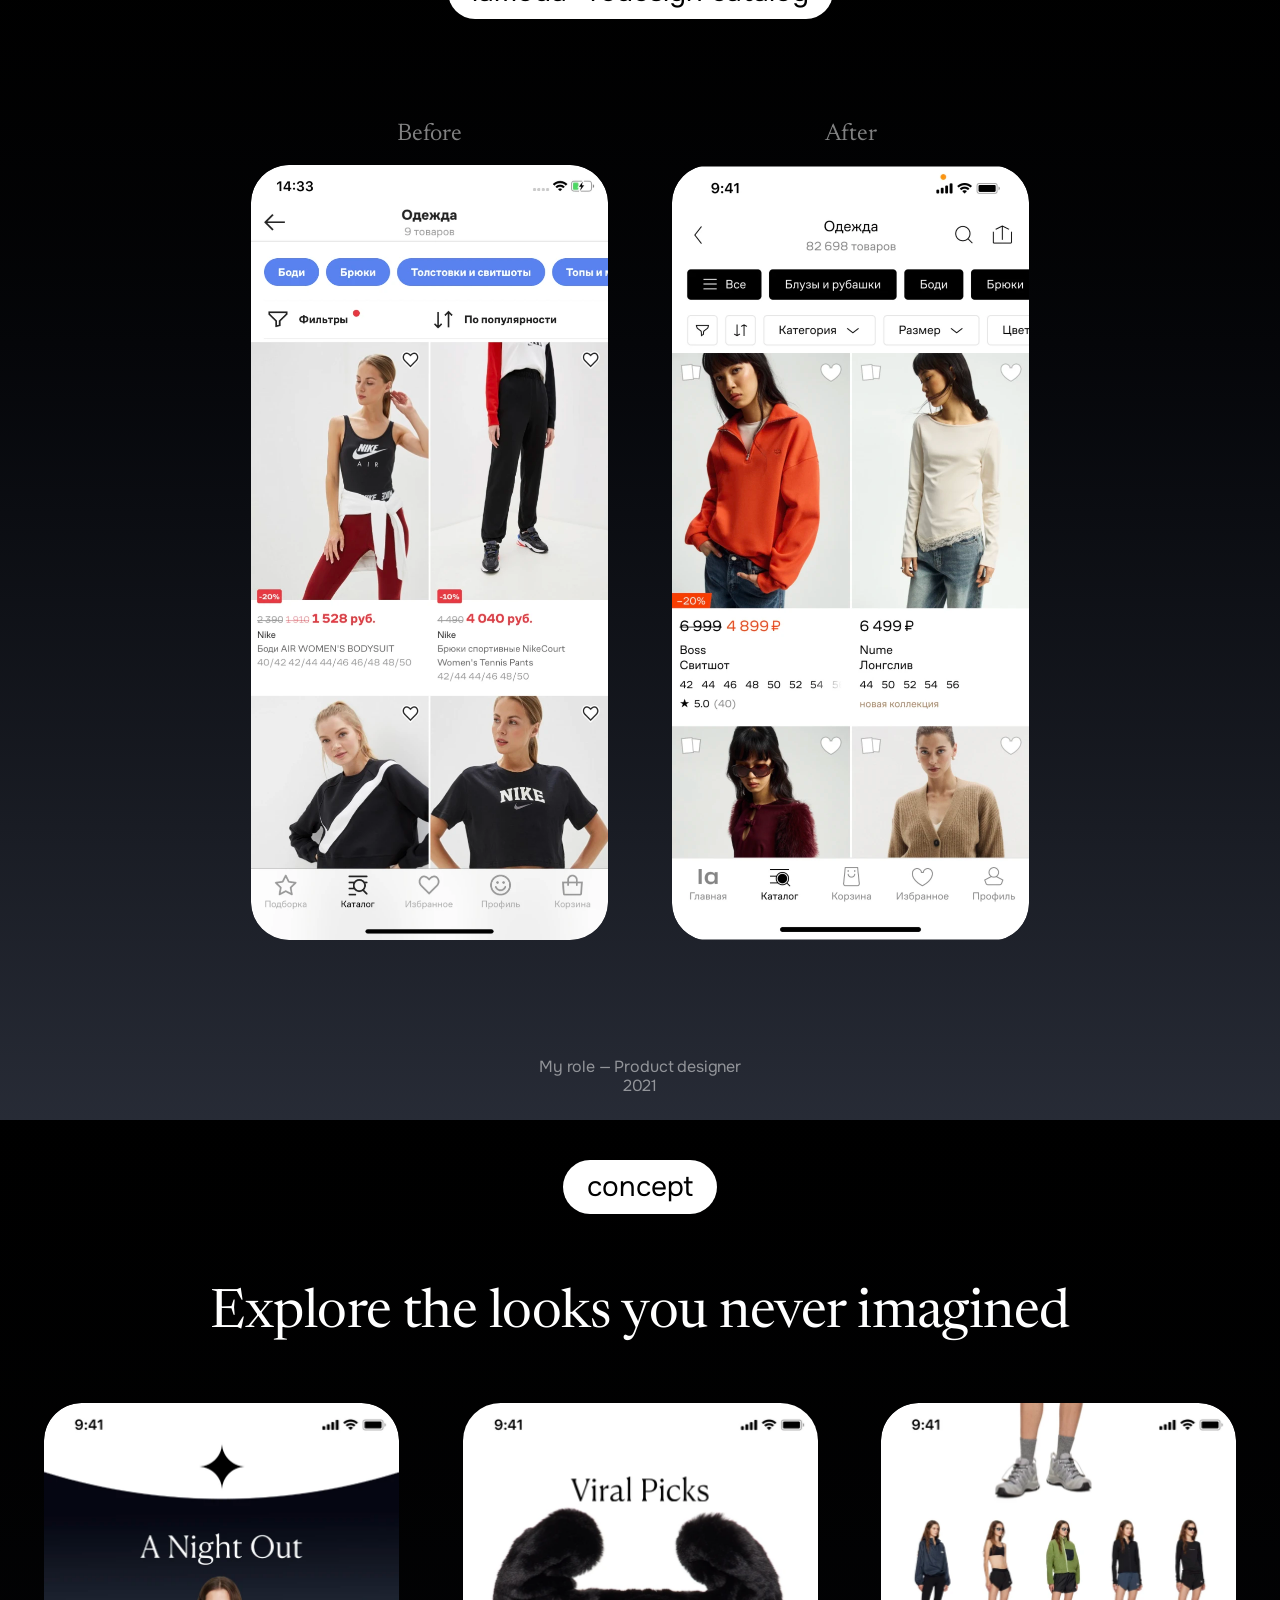
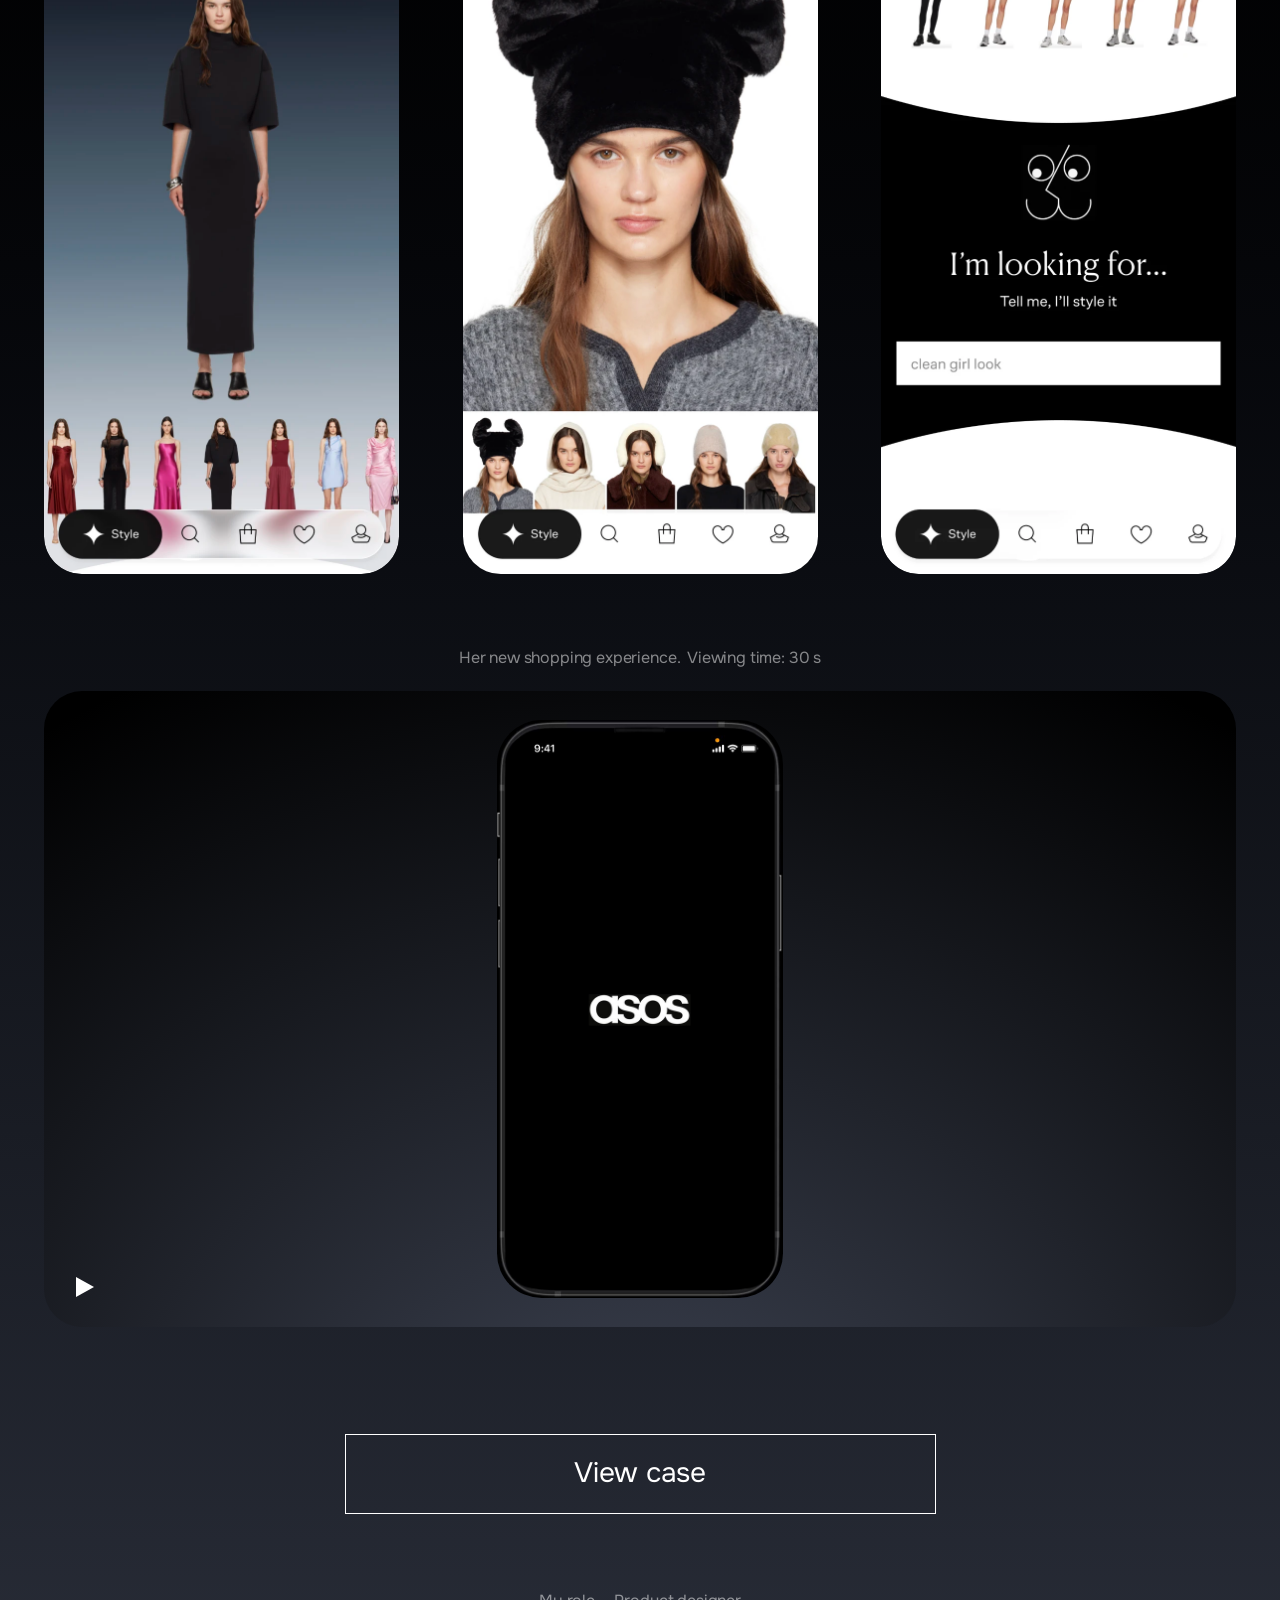
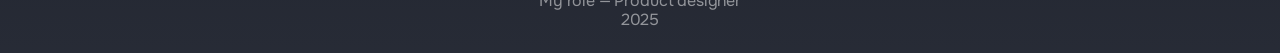
==== commit 4266a384: "Add files via upload" ====
--- a/index.html
+++ b/index.html
@@ -189,35 +189,11 @@
     <section class="case case--concept" aria-labelledby="case-concept">
       <h2 class="badge" id="case-concept">concept</h2>
 
-      <div class="concept-text reveal">
-        <h3>The way we shop</h3>
-        <p>Online stores still follow the same old model: browse, choose, buy.</p>
-        <p>But expectations are changing. Customers want more than convenience — they want inspiration and self-expression. Endless searching leads to decision fatigue and abandoned purchases.</p>
-        <p>Fashion has become a language through which people express themselves.</p>
-        <p>We are entering a new era of emotional commerce, where it’s not just about convenience, but also about inspiration and the joy of the experience.</p>
-      </div>
-
-      <div class="concept-text reveal">
-        <h3>The challenges of finding your style</h3>
-        <p>We know that users want to feel confident in what they wear, but they face several barriers along the way:</p>
-        <p>— How do I put together an outfit?<br>— What works best for me?<br>— How can I stay on trend?</p>
-        <p>We also know that users often struggle to articulate what they’re looking for.</p>
-      </div>
-
-      <div class="concept-steps">
-        <h3 class="reveal">The long way to your style</h3>
-        <div class="screens screens--steps">
-          <figure><figcaption><span>Choice overload</span></figcaption><img src="img/concept-step-1@2x.webp" width="300" height="400" alt="Choice overload: a grid of many similar items" loading="lazy"></figure>
-          <figure><figcaption><span>Finding matching items</span></figcaption><img src="img/concept-step-2@2x.webp" width="300" height="400" alt="Finding items that match the dress" loading="lazy"></figure>
-          <figure><figcaption><span>Try-on</span></figcaption><img src="img/concept-step-3@2x.webp" width="300" height="400" alt="Trying the dress on in a fitting room" loading="lazy"></figure>
-          <figure><figcaption><span>Outfit in real life</span></figcaption><img src="img/concept-step-4@2x.webp" width="300" height="400" alt="The finished outfit in real life" loading="lazy"></figure>
-        </div>
-      </div>
-
-      <div class="sonya">
-        <img class="sonya-photo reveal" src="img/concept-sonya@2x.webp" width="364" height="488" alt="Sonya, the persona of the concept" loading="lazy">
-        <p class="sonya-name reveal" style="--d:1">Hi, I’m Sonya!</p>
-        <p class="sonya-about reveal" style="--d:2">Age: 31<br>Job: Marketing specialist at a creative agency Income: Upper-middle Gets inspiration and shops on: Instagram, Pinterest, and single-brand stores<br><br>Next week, she’s going to the theatre with friends and has been searching for an evening outfit for days — something elegant, but not boring.</p>
+      <h3 class="concept-title reveal">Explore the looks you never imagined</h3>
+      <div class="screens screens--3">
+        <figure><img src="img/concept-screen-1@2x.webp" width="357" height="776" alt="Concept home screen: A Night Out, Sonya&rsquo;s evening looks" loading="lazy"></figure>
+        <figure><img src="img/concept-screen-2@2x.webp" width="357" height="776" alt="Concept screen: Viral Picks" loading="lazy"></figure>
+        <figure><img src="img/concept-screen-3@2x.webp" width="357" height="776" alt="Concept screen: tell me what you are looking for and the app styles it" loading="lazy"></figure>
       </div>
 
       <p class="note note--lg reveal">Her new shopping experience.&nbsp; Viewing time: 30 s</p>
@@ -237,13 +213,7 @@
         </button>
       </div>
 
-      <h3 class="concept-title reveal">Explore the looks you never imagined</h3>
-      <div class="screens screens--3">
-        <figure><img src="img/concept-screen-1@2x.webp" width="357" height="776" alt="Concept home screen: A Night Out, Sonya&rsquo;s evening looks" loading="lazy"></figure>
-        <figure><img src="img/concept-screen-2@2x.webp" width="357" height="776" alt="Concept screen: Viral Picks" loading="lazy"></figure>
-        <figure><img src="img/concept-screen-3@2x.webp" width="357" height="776" alt="Concept screen: tell me what you are looking for and the app styles it" loading="lazy"></figure>
-      </div>
-
+      <div class="case-btn-wrap reveal"><a class="case-btn" href="fashion-concept">View case</a></div>
       <p class="role">My role — Product designer<br>2025</p>
     </section>
 
--- a/styles.css
+++ b/styles.css
@@ -441,6 +441,31 @@
 .screens--compare { row-gap: 16px; margin-top: 106px; }
 .only-mobile { display: none; }
 
+.case-btn-wrap {
+  width: min(591px, 100%);
+  margin-top: 107px;
+}
+.case-btn {
+  display: flex;
+  align-items: center;
+  justify-content: center;
+  width: 100%;
+  height: 80px;
+  border: 1px solid var(--white);
+  background: transparent;
+  color: var(--white);
+  font-size: 28px;
+  line-height: 1.2;
+  letter-spacing: -0.01em;
+  text-decoration: none;
+  cursor: pointer;
+  transition: background-color 0.25s ease, color 0.25s ease;
+}
+.case-btn:focus-visible { background: var(--white); color: var(--black); outline-offset: 4px; }
+@media (hover: hover) {
+  .case-btn:hover { background: var(--white); color: var(--black); text-decoration: none; }
+}
+.case .case-btn-wrap + .role { margin-top: 77px; }
 .case--club .role { margin-top: 96px; }
 
 /* ------------------------------------------------------------------
@@ -449,7 +474,7 @@
 
 .case--concept { --text-w: min(1273px, calc(100% - 2 * var(--page-pad))); }
 
-.case--concept .badge { margin-bottom: 83px; }
+.case--concept .badge { margin-bottom: 0; }
 
 .concept-text,
 .concept-steps {
@@ -551,6 +576,7 @@
 }
 
 .note--lg { margin-top: 0; margin-bottom: 24px; font-size: 16px; }
+.case--concept .note--lg { margin-top: 74px; }
 
 .showreel--concept {
   width: min(1199px, calc(100% - 2 * var(--page-pad)));
@@ -579,7 +605,7 @@
 
 .concept-title {
   width: var(--text-w);
-  margin: 100px 0 56px;
+  margin: 68px 0 56px;
   text-align: center;
 }
 
@@ -607,6 +633,9 @@
 
 @media (max-width: 760px) {
   :root { --page-pad: 20px; }
+  .case-btn-wrap { align-self: stretch; width: auto; margin: 64px 16px 0; }
+  .case-btn { font-size: 24px; }
+  .case .case-btn-wrap + .role { margin-top: 56px; }
 
   .intro-meta, .contacts { top: 24px; right: 20px; }
   .cv-download { font-size: 14px; }
@@ -656,7 +685,8 @@
   .sonya-about { grid-column: 1; }
   .showreel--concept { margin-top: 0; border-radius: 16px; aspect-ratio: 1 / 1.1; }
   .showreel--concept .showreel-video { height: 88%; border-radius: 12cqw; }
-  .concept-title { margin: 64px 0 32px; }
+  .concept-title { margin: 48px 0 32px; }
+  .case--concept .note--lg { margin-top: 40px; }
   .case--concept .role { margin-top: 64px; }
 
   /* club: captions move onto each phone, the shared column labels go away */
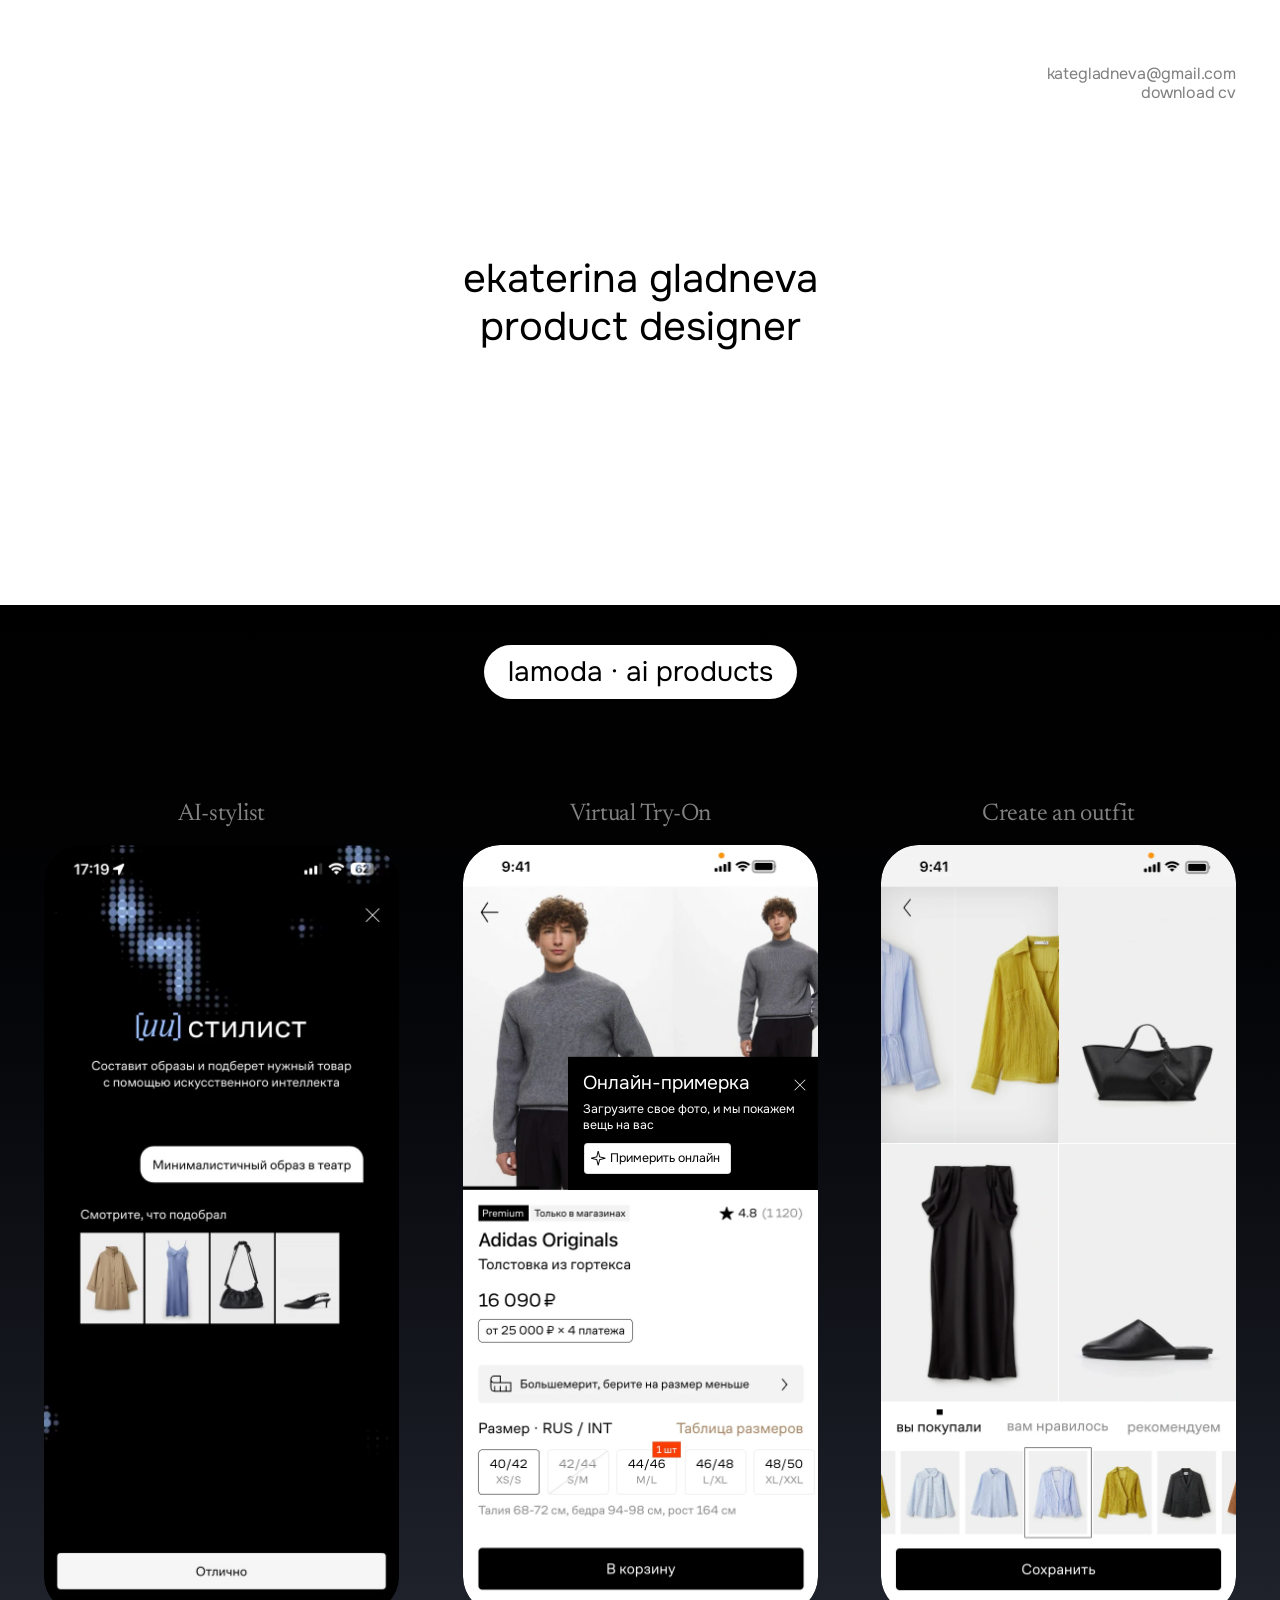
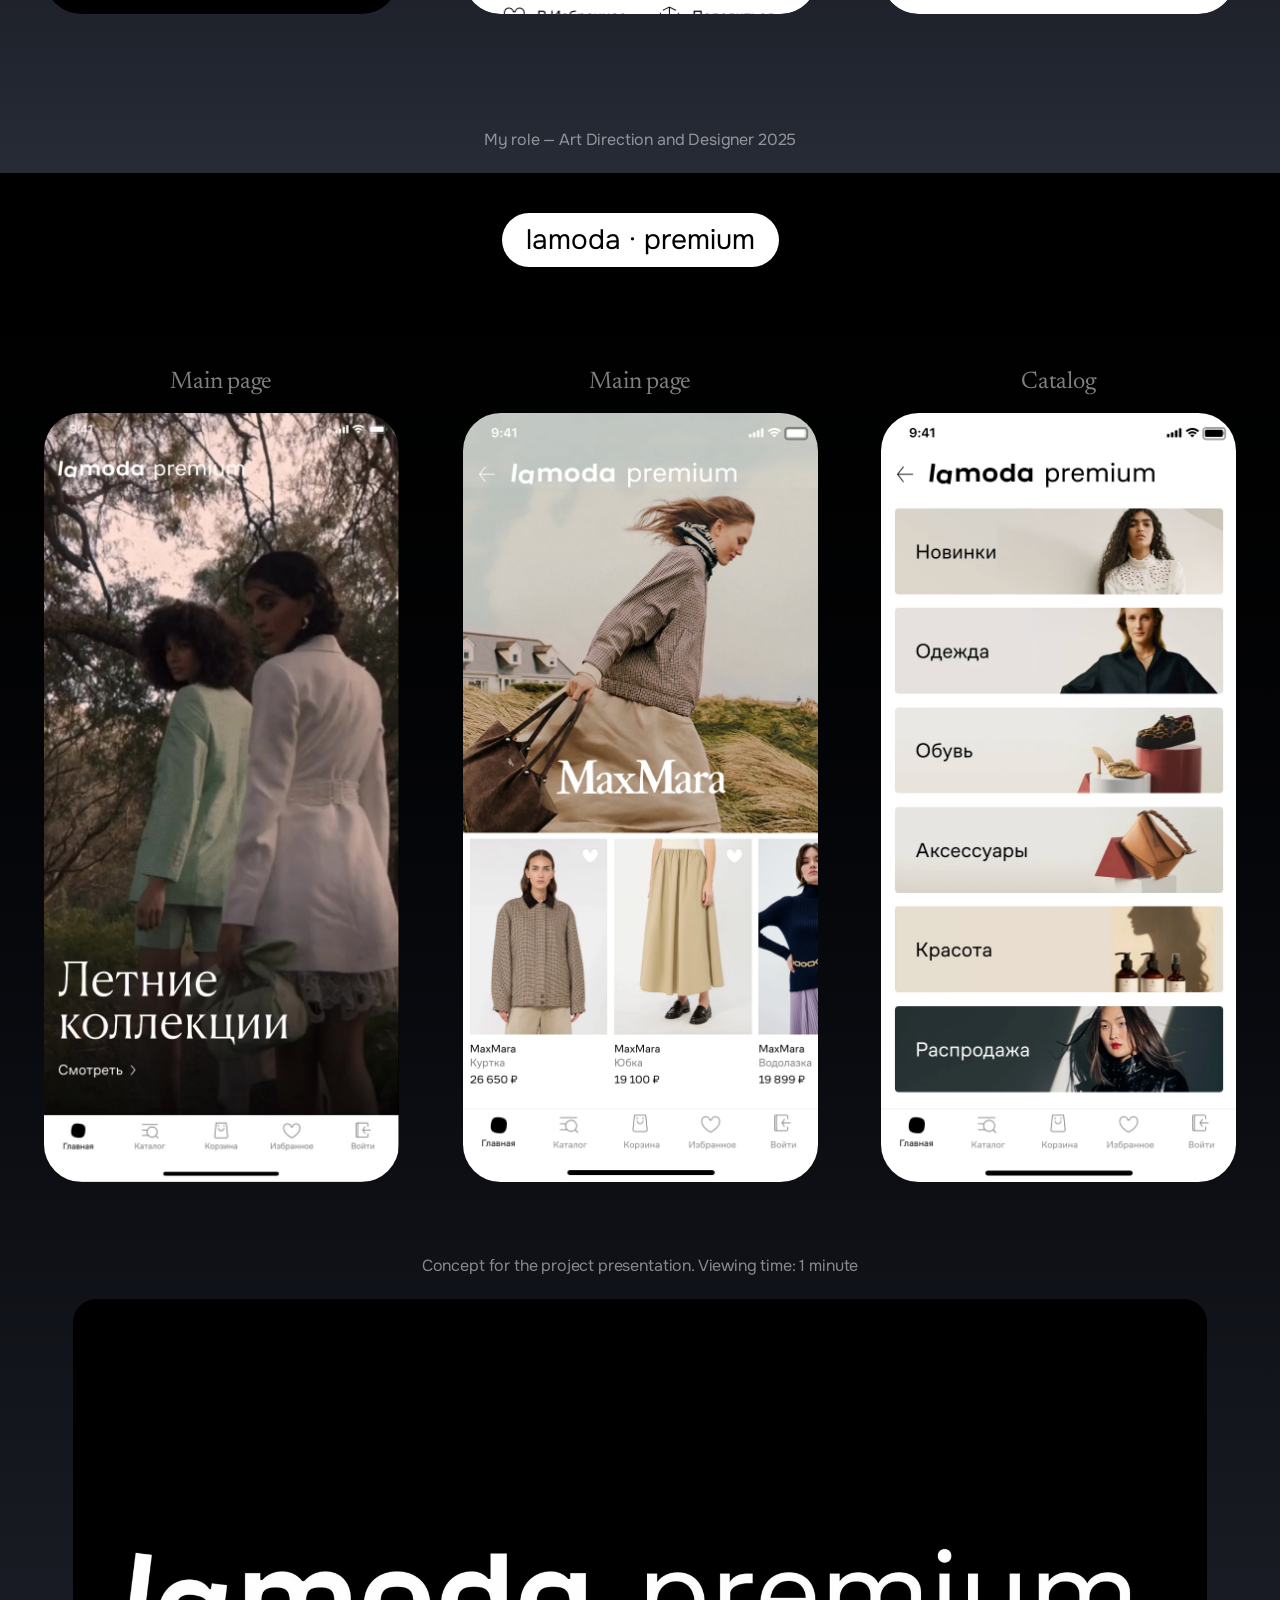
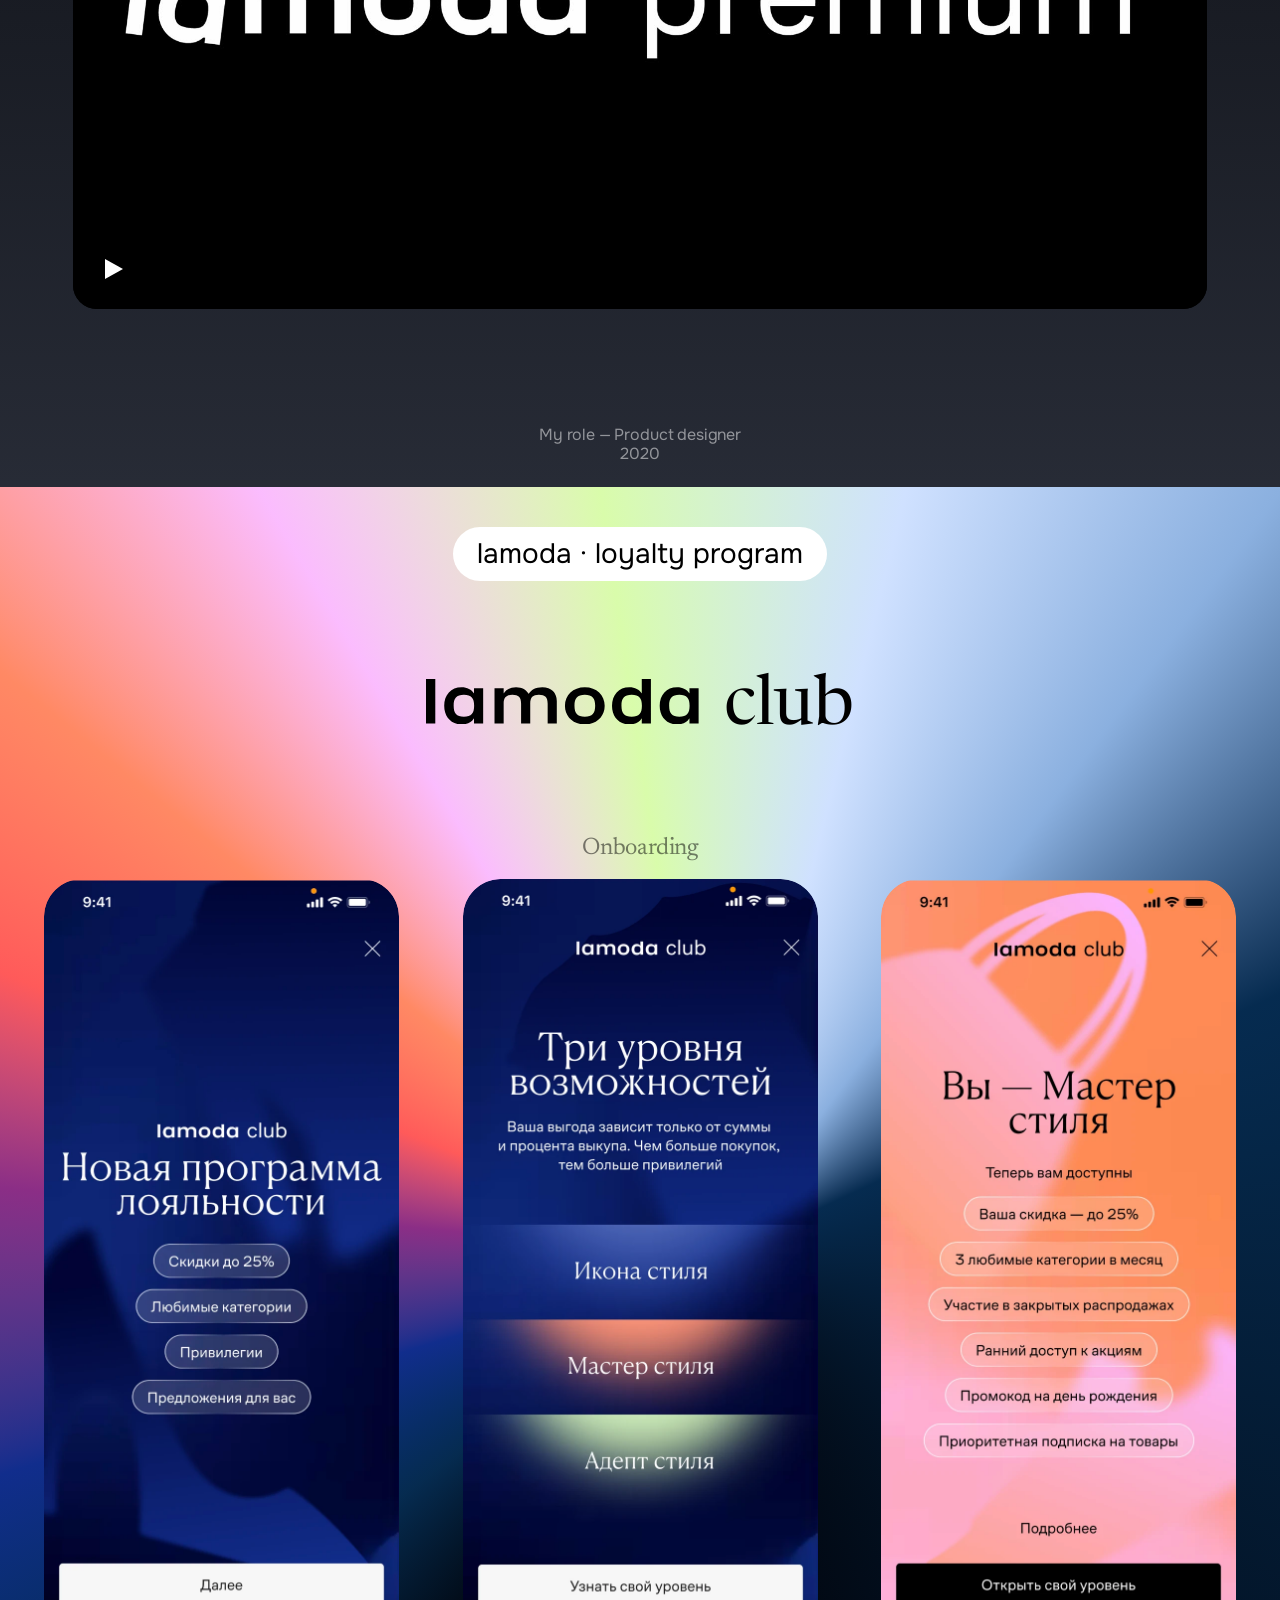
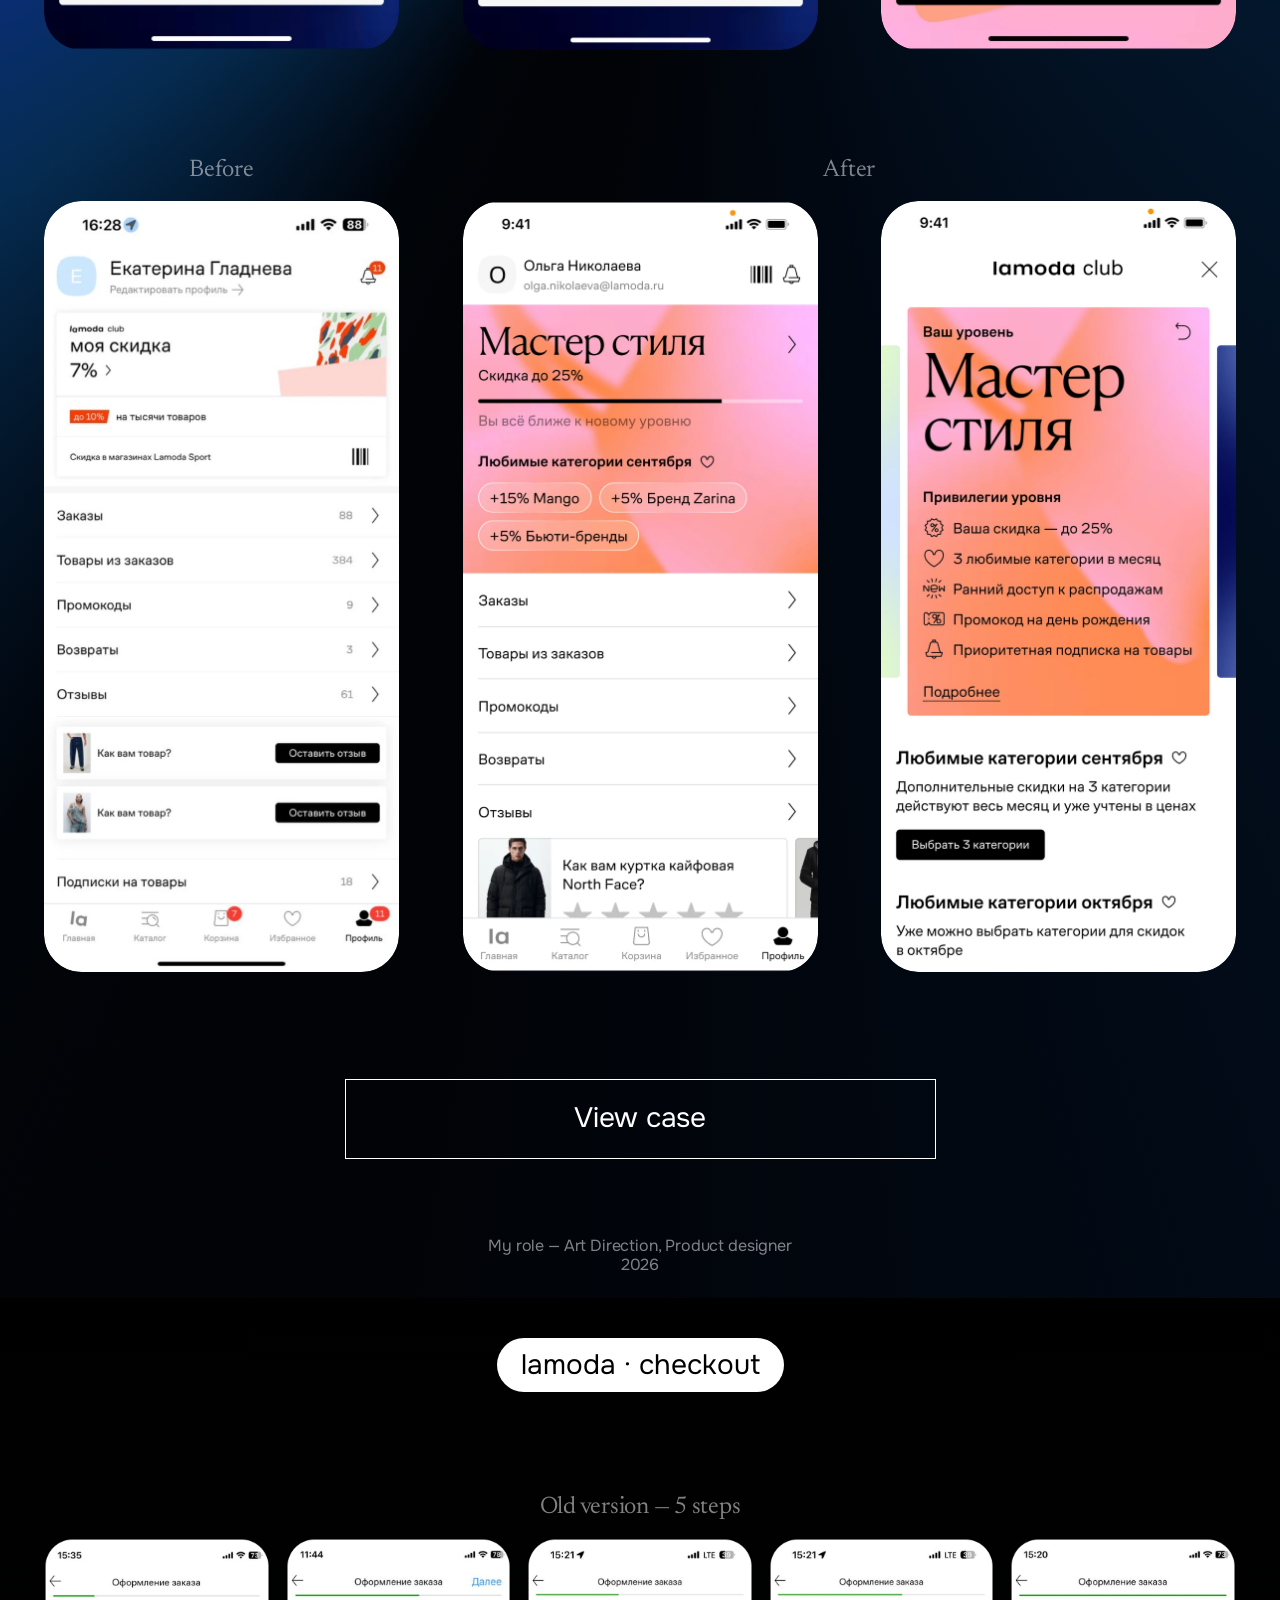
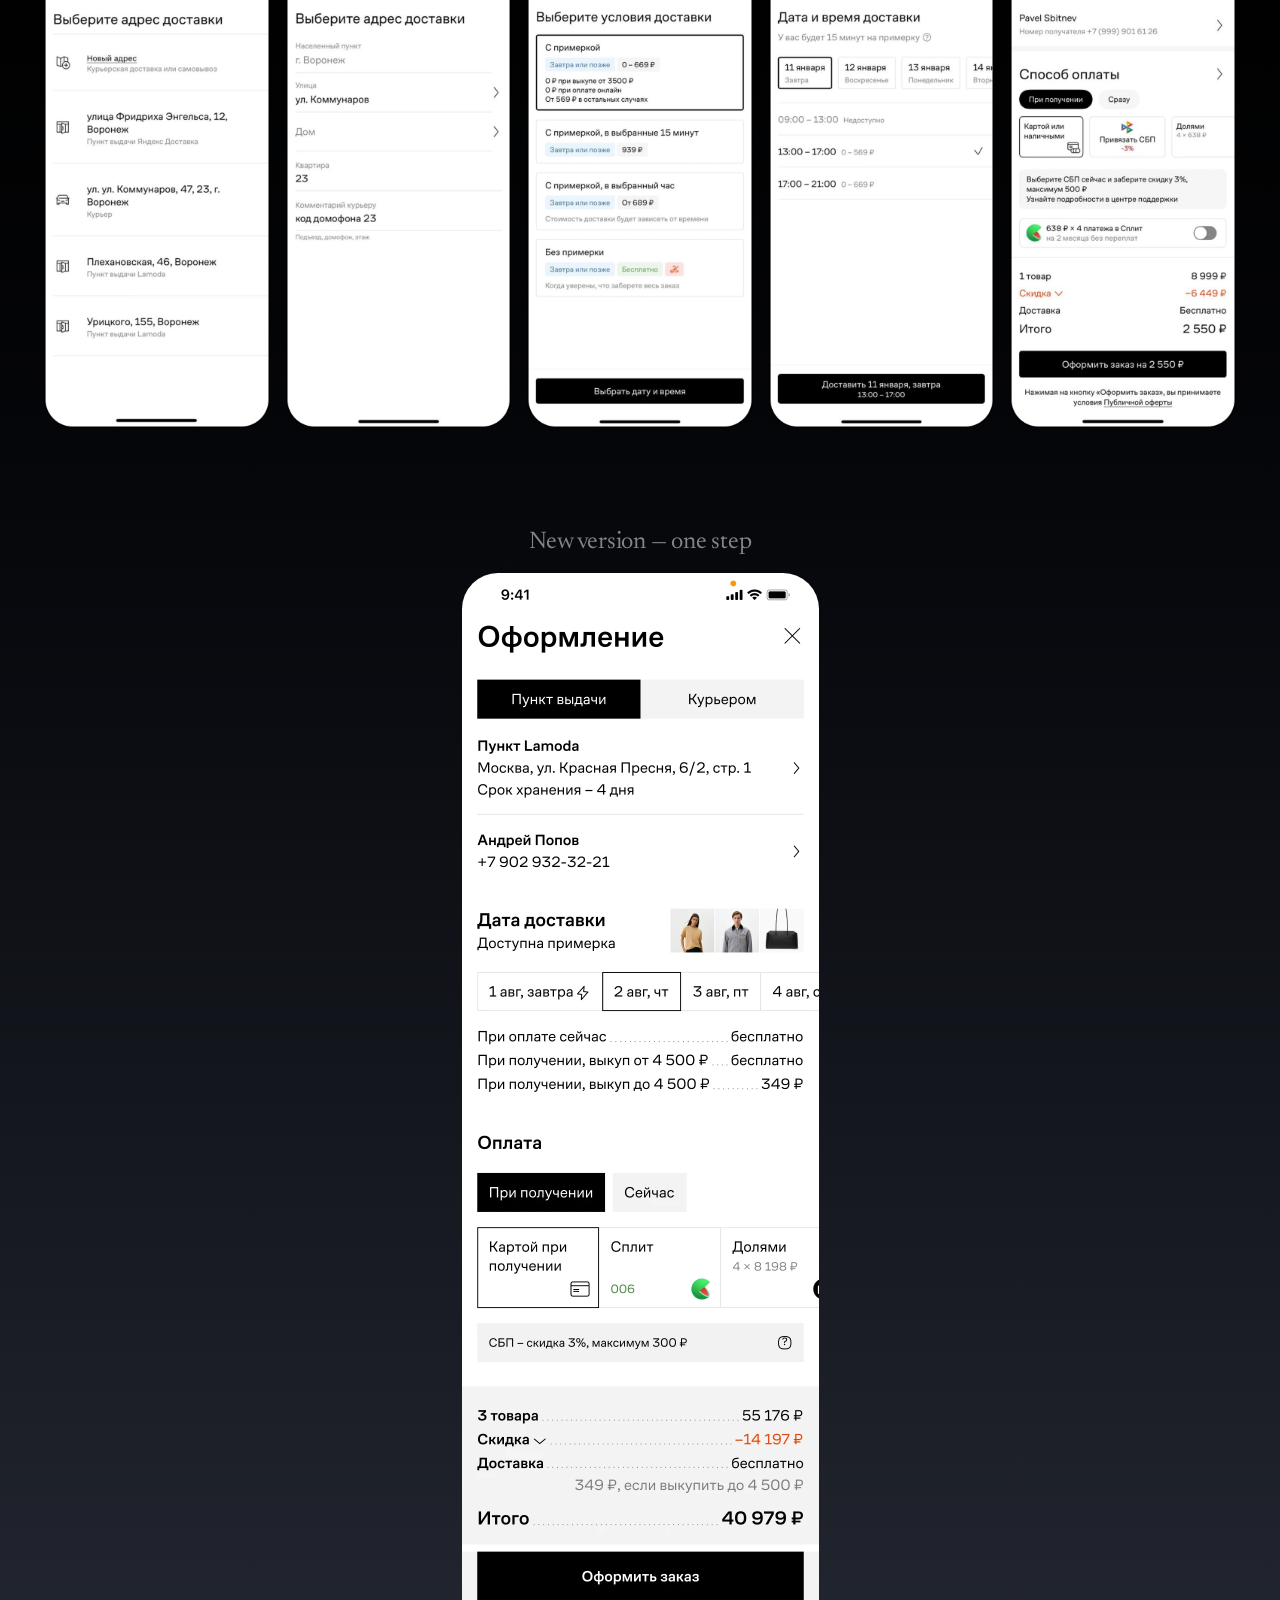
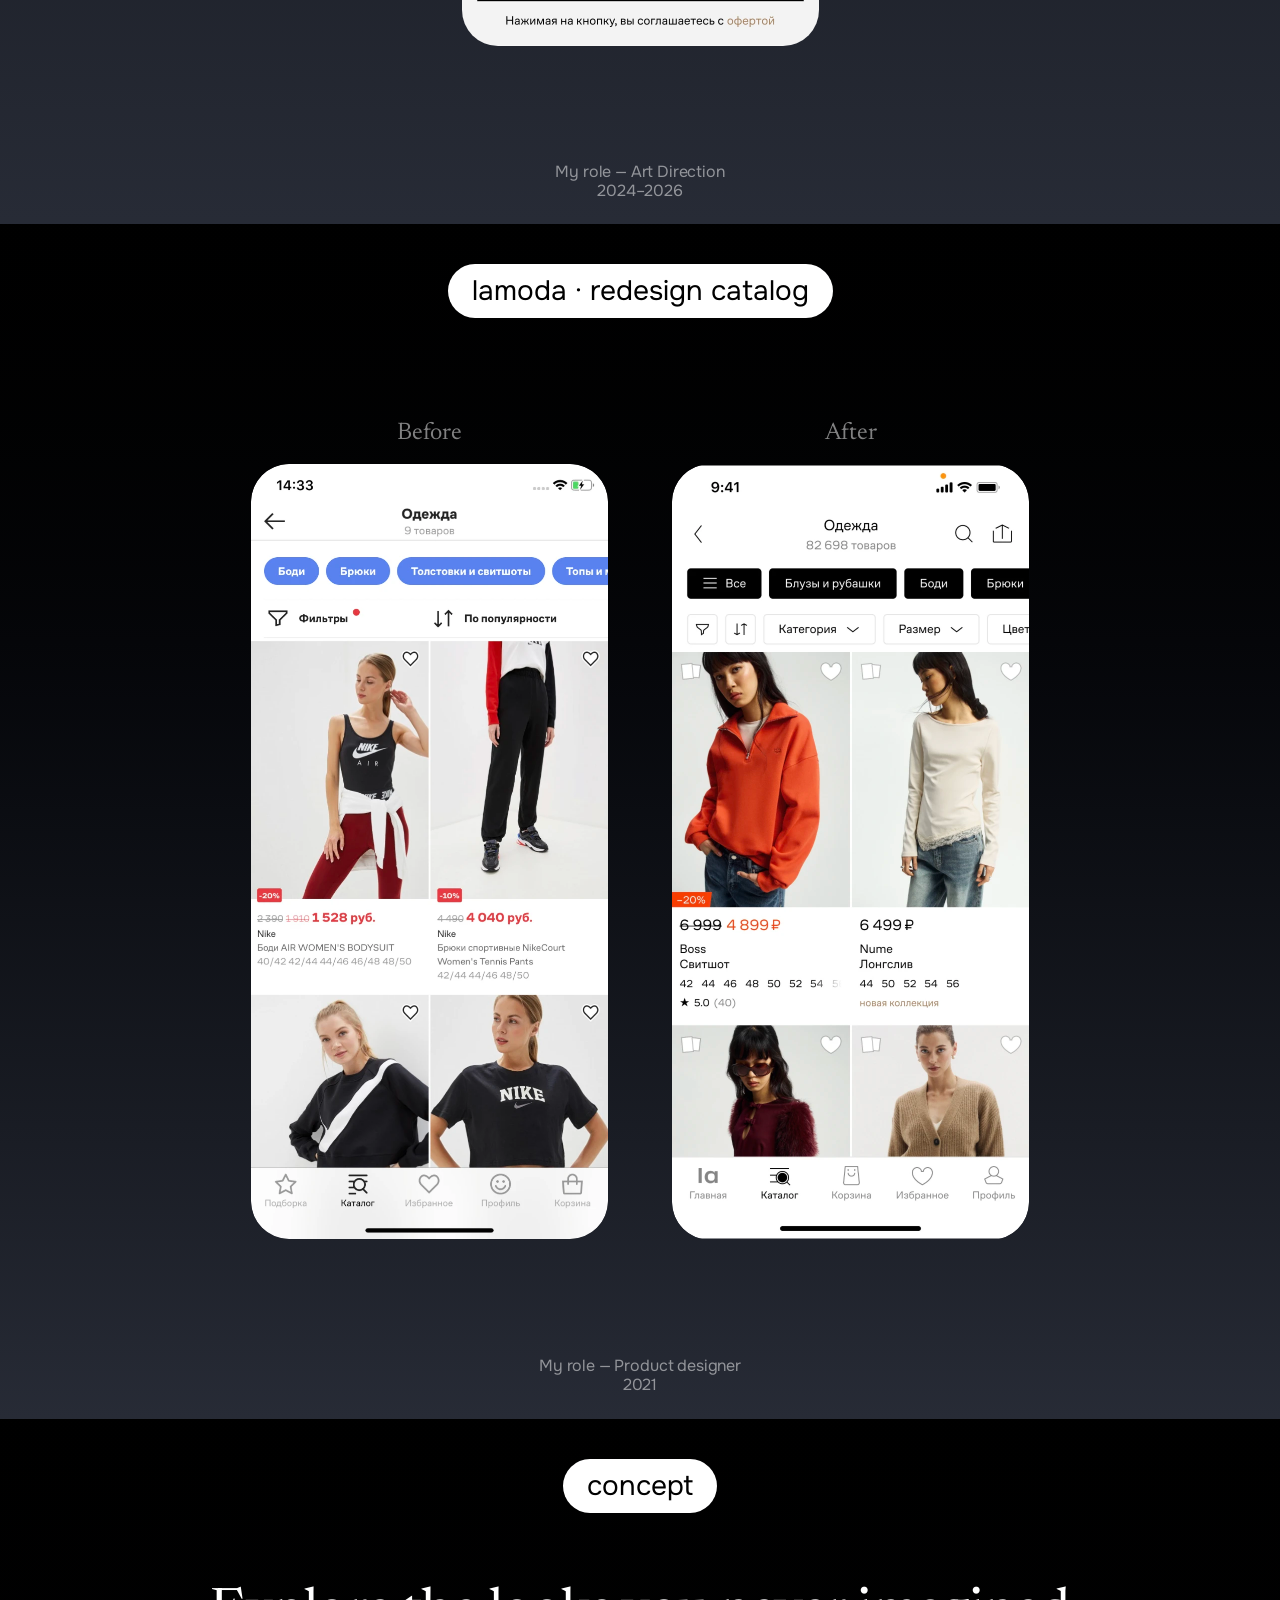
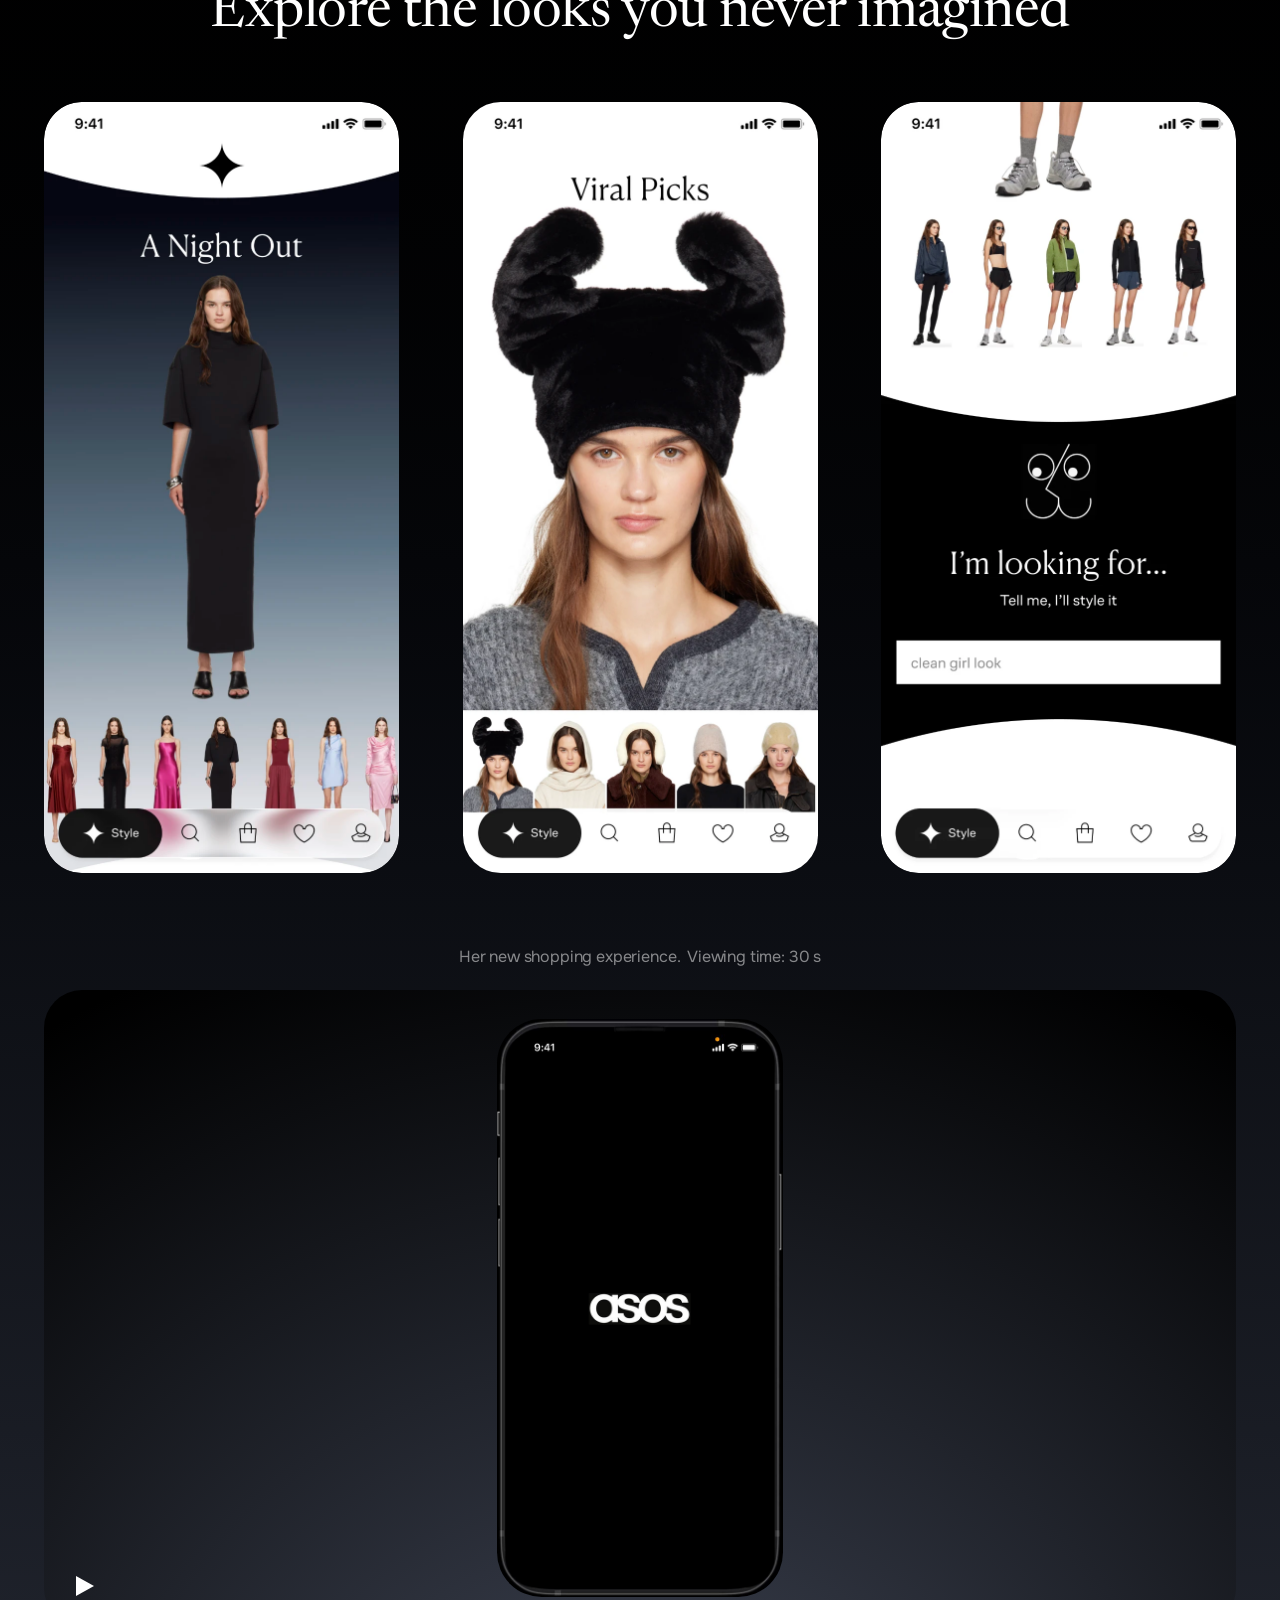
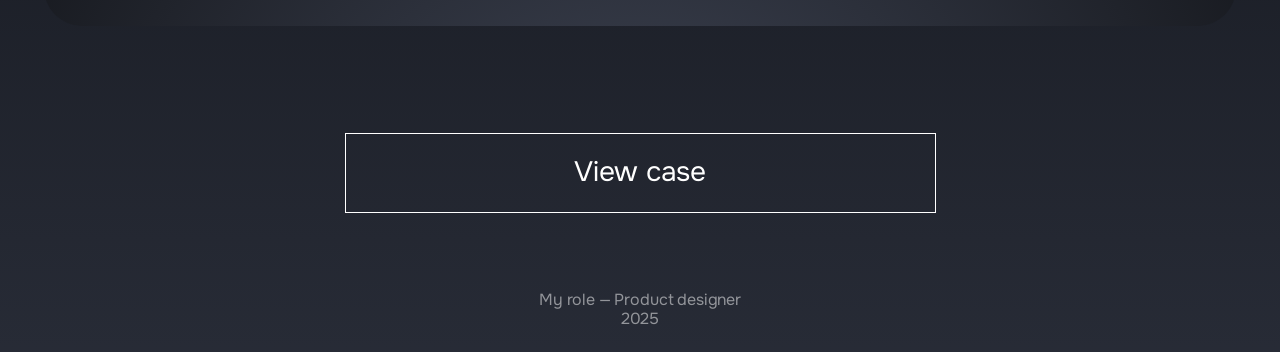
==== commit f7f4d066: "Add files via upload" ====
--- a/index.html
+++ b/index.html
@@ -161,7 +161,7 @@
 
       <h3 class="label label--gap">New version — one step</h3>
       <div class="screens screens--1">
-        <div class="scroll-phone" tabindex="0" role="group" aria-label="New one-step checkout, scroll to see the whole screen">
+        <div class="scroll-phone scroll-phone--full">
           <img src="img/checkout-new@2x.webp" width="357" alt="New one-step checkout">
         </div>
       </div>
@@ -324,5 +324,28 @@
     })();
   </script>
 
+  <script>
+    /* Keep the scroll position when coming back from a case page (back button or "Back to portfolio") */
+    (function () {
+      var KEY = "portfolio-scroll";
+      try { if ("scrollRestoration" in history) history.scrollRestoration = "manual"; } catch (e) {}
+      function save() { try { sessionStorage.setItem(KEY, String(window.pageYOffset)); } catch (e) {} }
+      window.addEventListener("pagehide", save);
+      document.addEventListener("click", function (e) {
+        if (e.target.closest && e.target.closest("a[href]")) save();
+      }, true);
+      var nav = performance.getEntriesByType && performance.getEntriesByType("navigation")[0];
+      var back = nav ? nav.type === "back_forward" : false;
+      try { if (sessionStorage.getItem("portfolio-return")) { back = true; sessionStorage.removeItem("portfolio-return"); } } catch (e) {}
+      var y = 0;
+      try { y = parseInt(sessionStorage.getItem(KEY) || "0", 10) || 0; } catch (e) {}
+      if (!back || !y) return;
+      var tries = 0;
+      (function go() {
+        window.scrollTo(0, y);
+        if (Math.abs(window.pageYOffset - y) > 2 && tries++ < 40) setTimeout(go, 100);
+      })();
+    })();
+  </script>
 </body>
 </html>
--- a/styles.css
+++ b/styles.css
@@ -233,6 +233,9 @@
   height: auto;
   border-radius: 0;
 }
+/* full-length variant: the whole screen is shown, no inner scrolling */
+.scroll-phone--full { aspect-ratio: auto; overflow: hidden; }
+
 .scroll-phone:focus-visible {
   outline: 2px solid #fff;
   outline-offset: 3px;
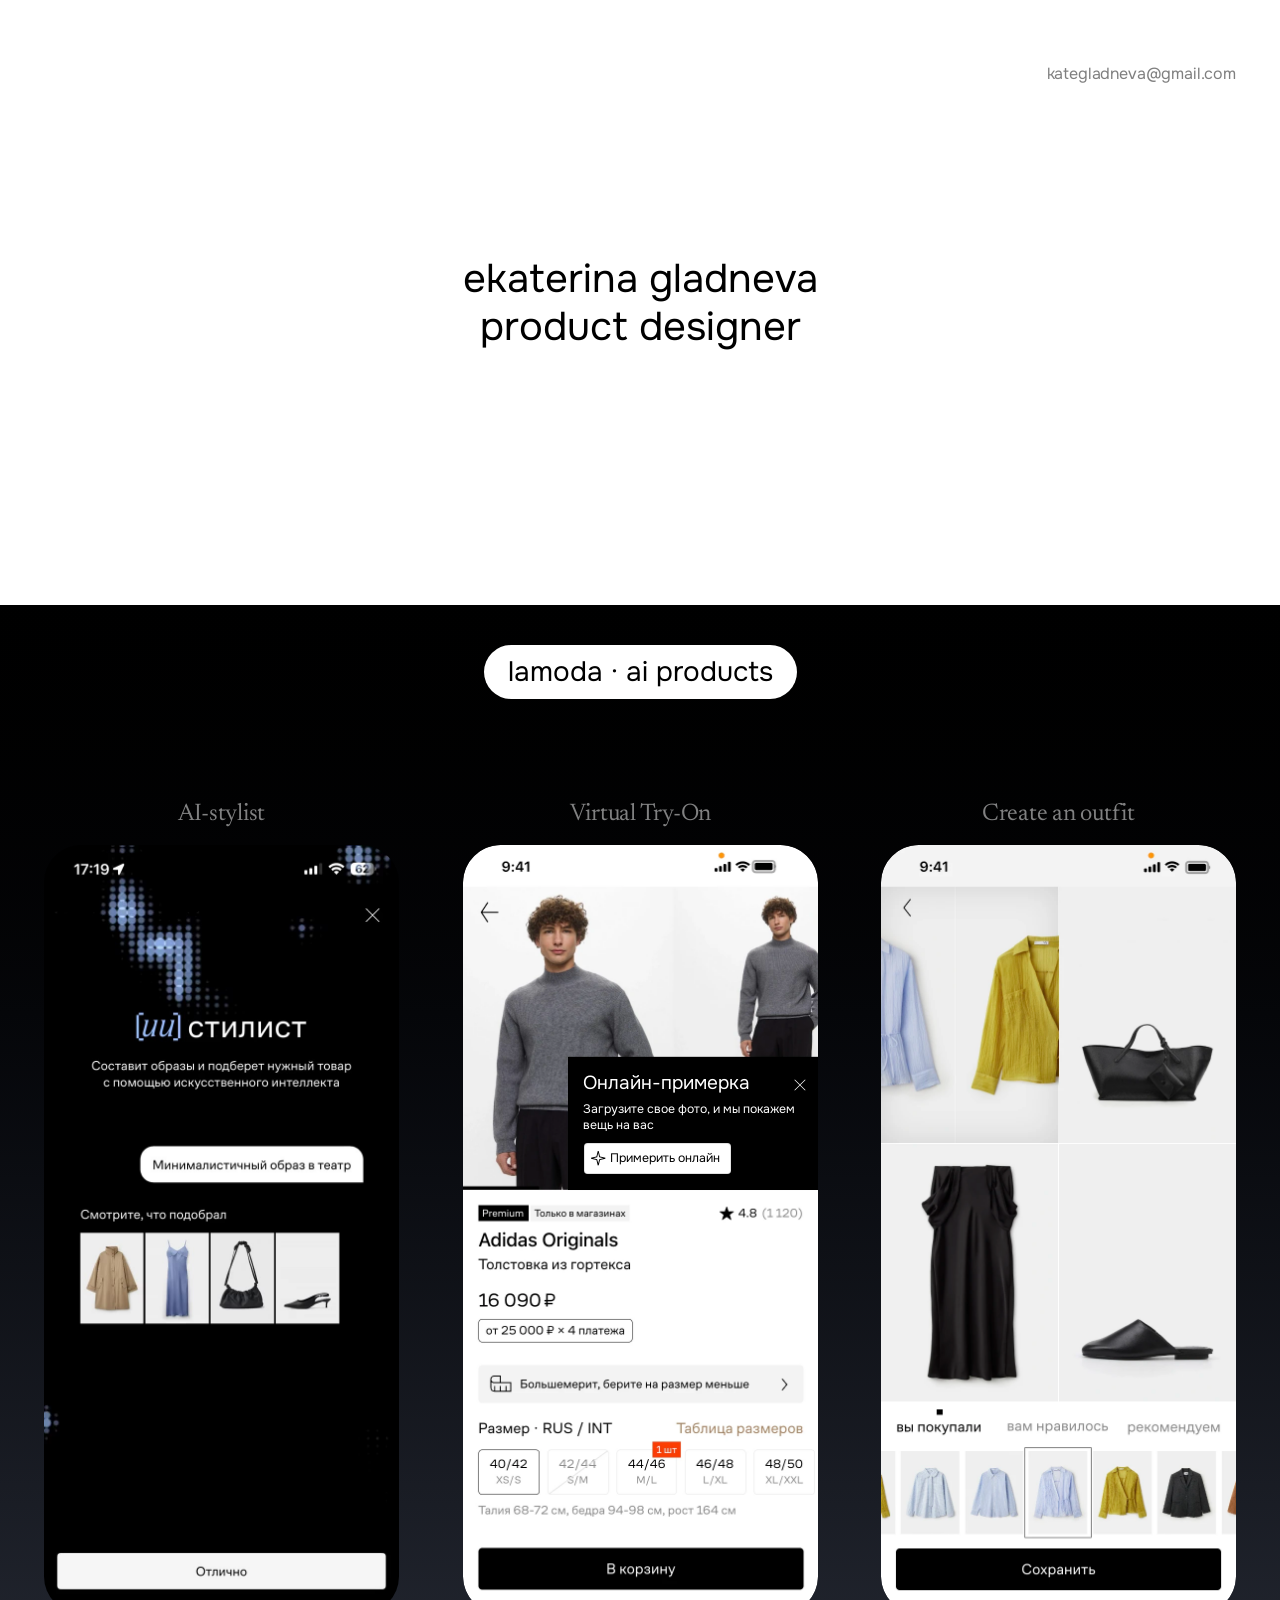
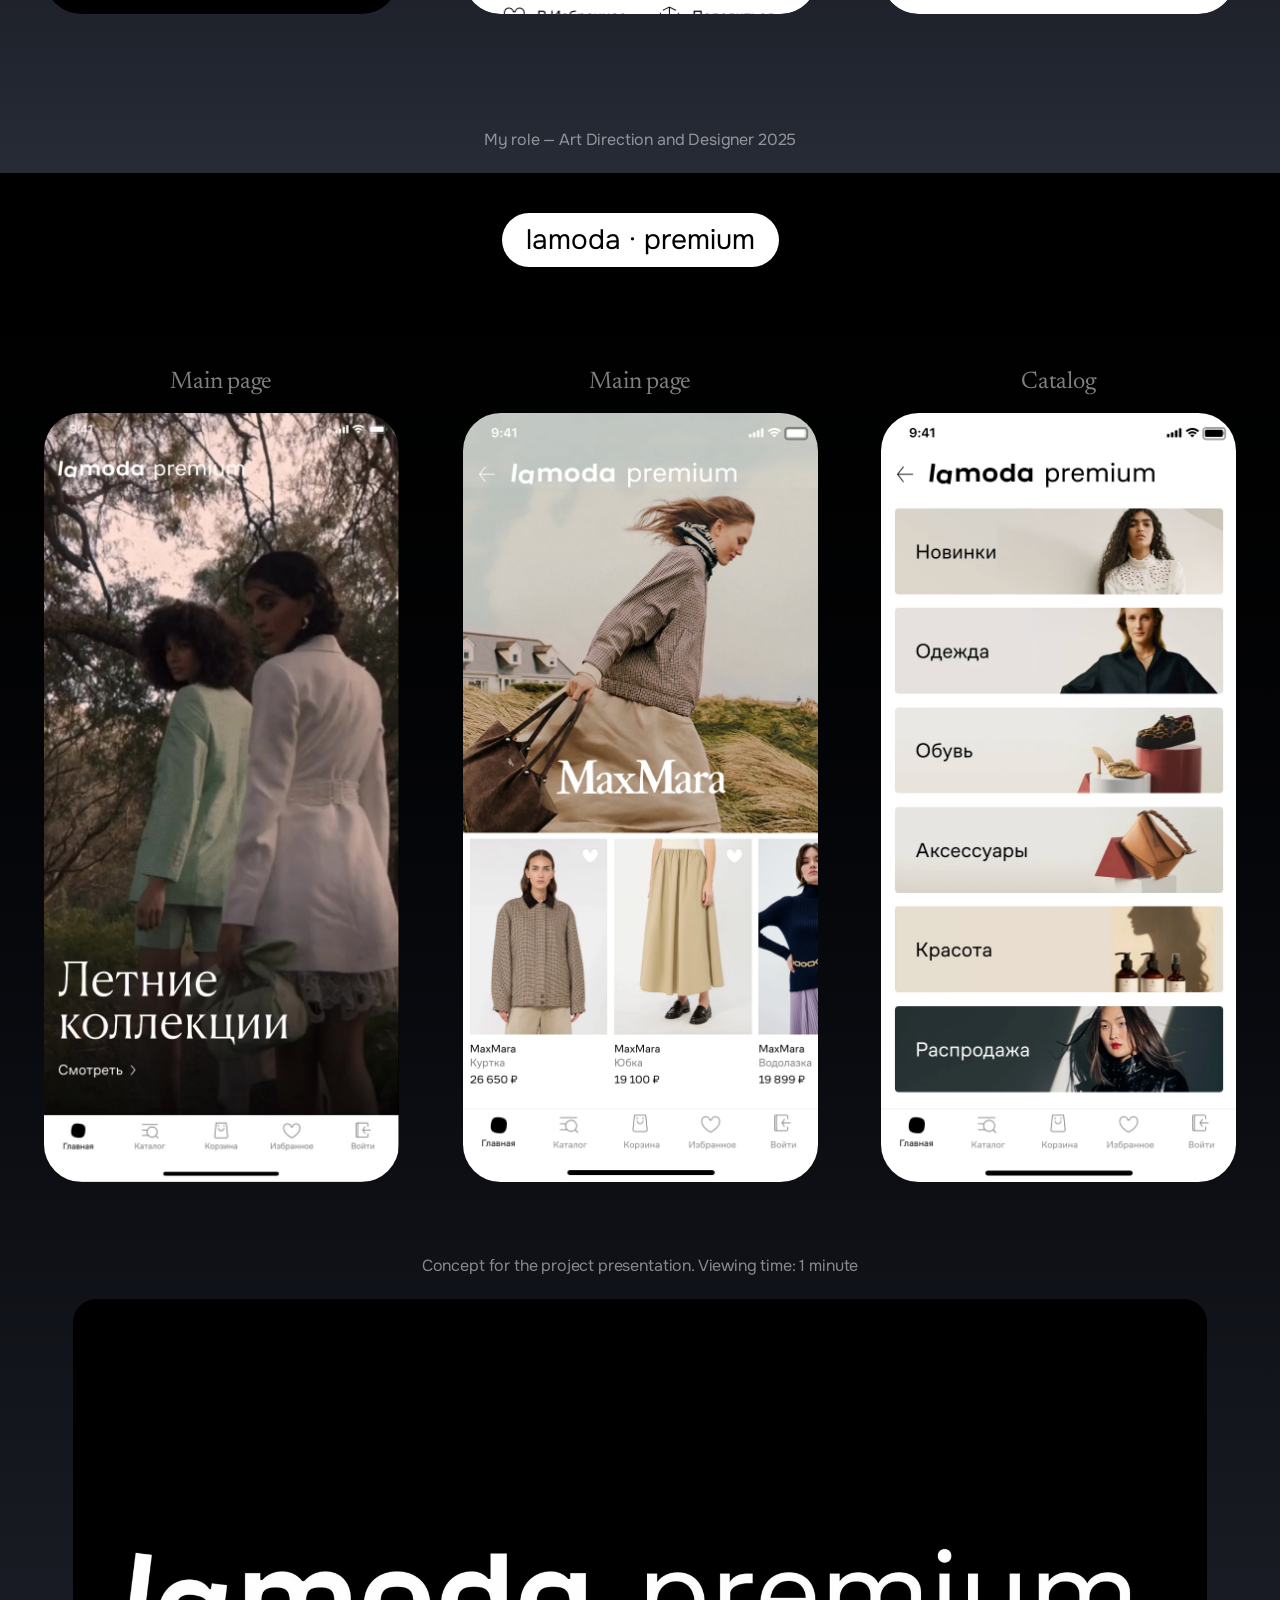
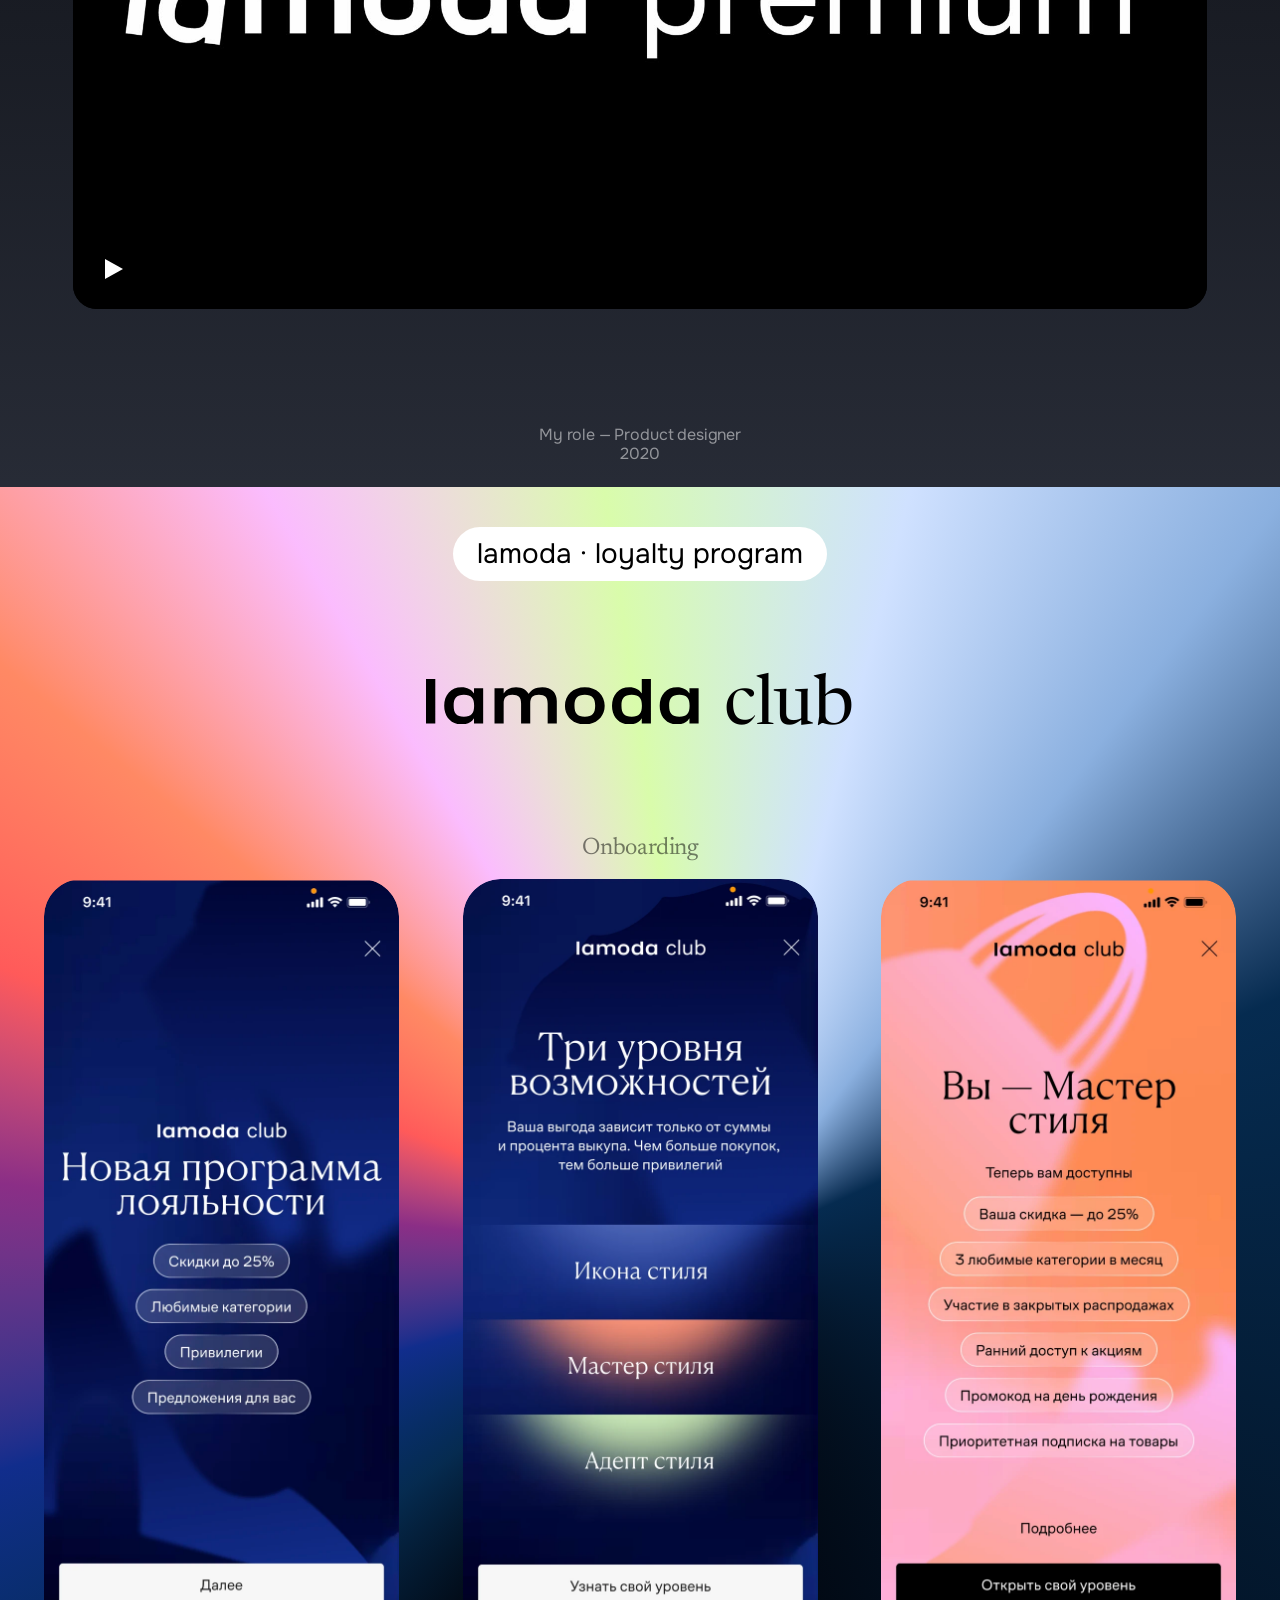
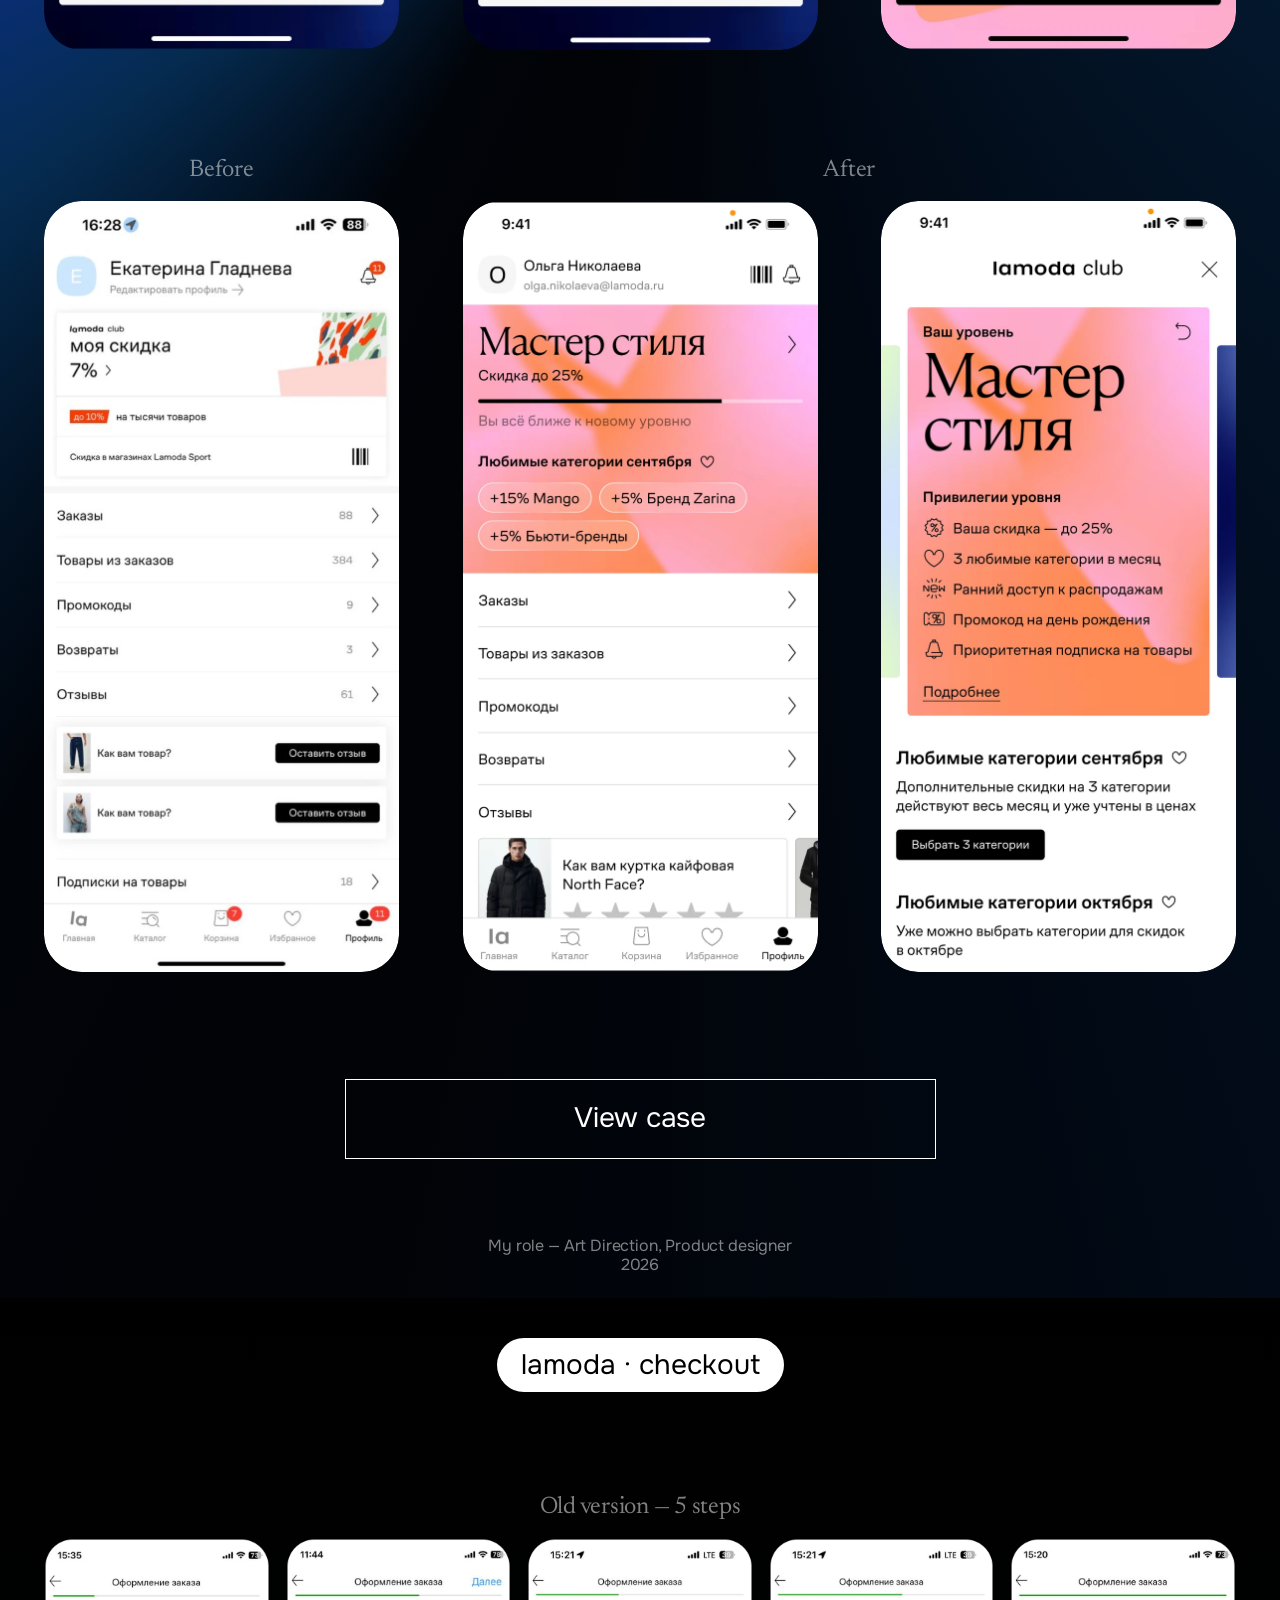
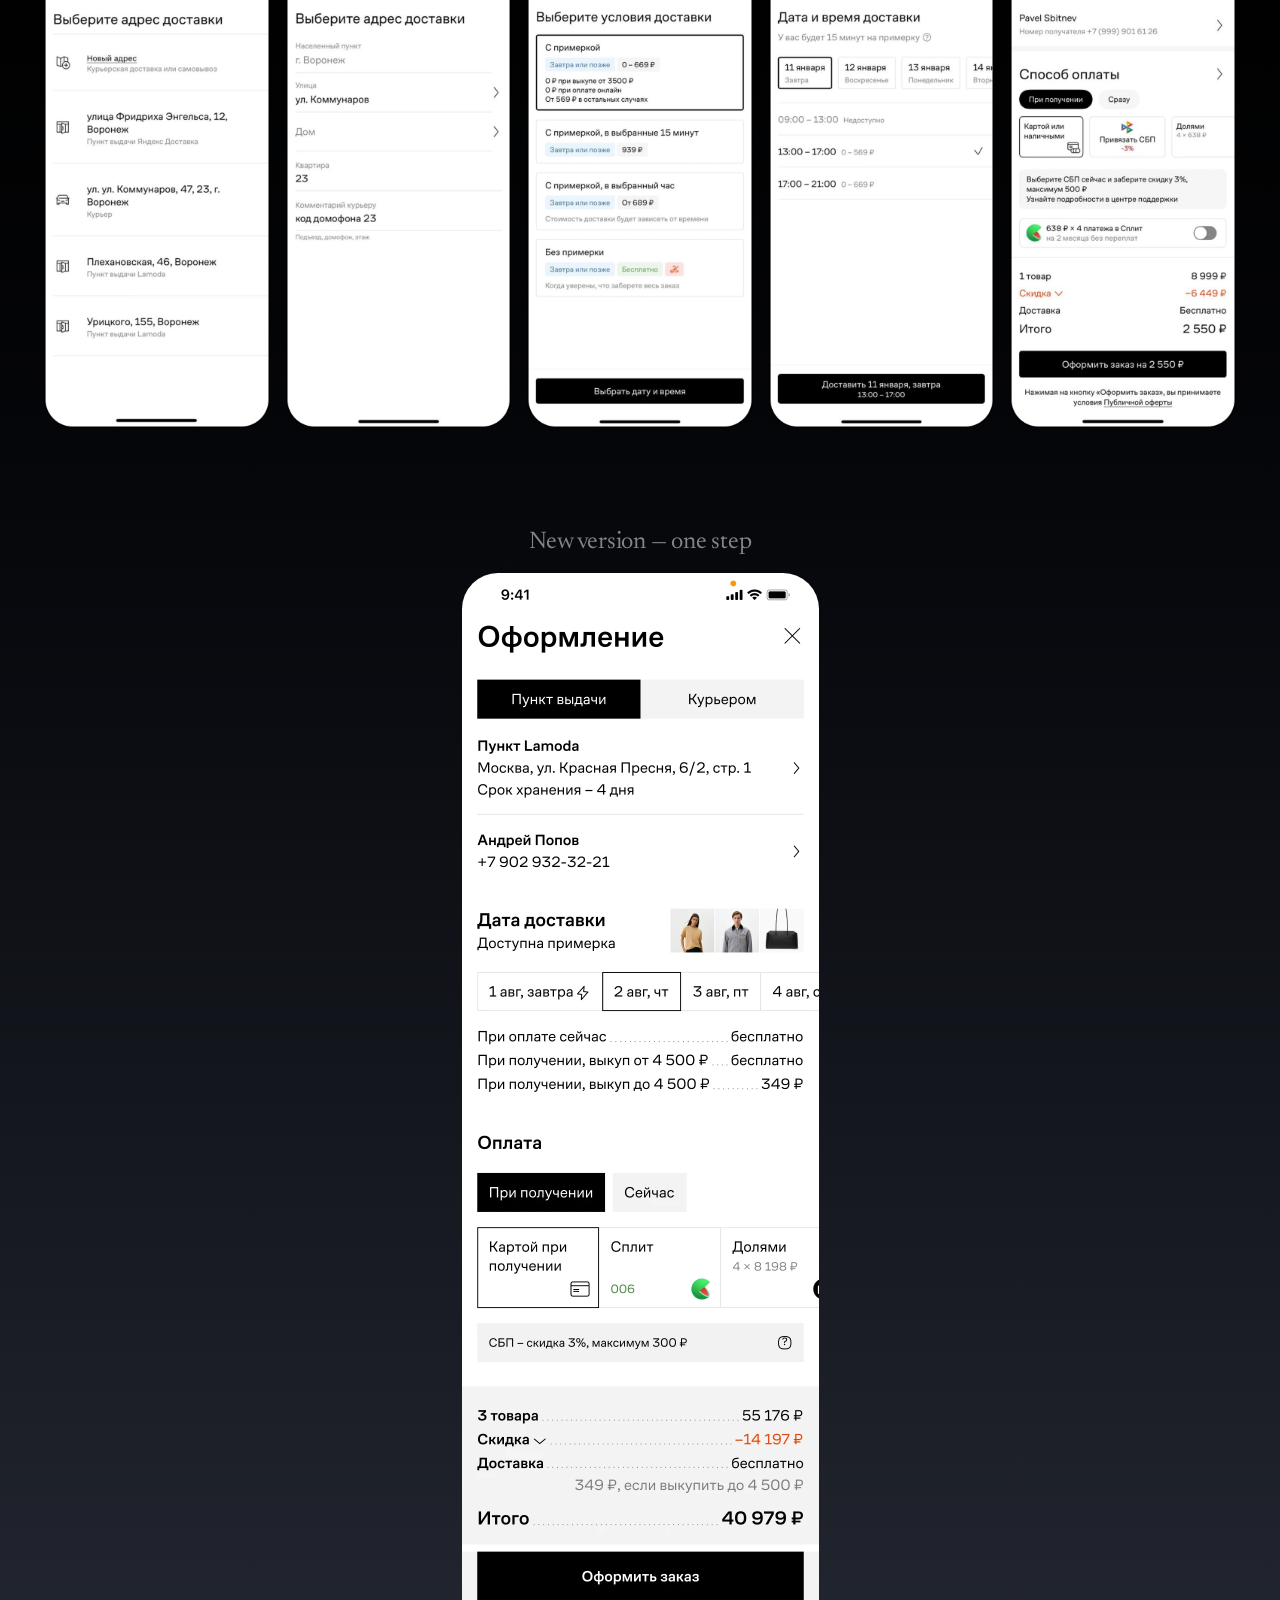
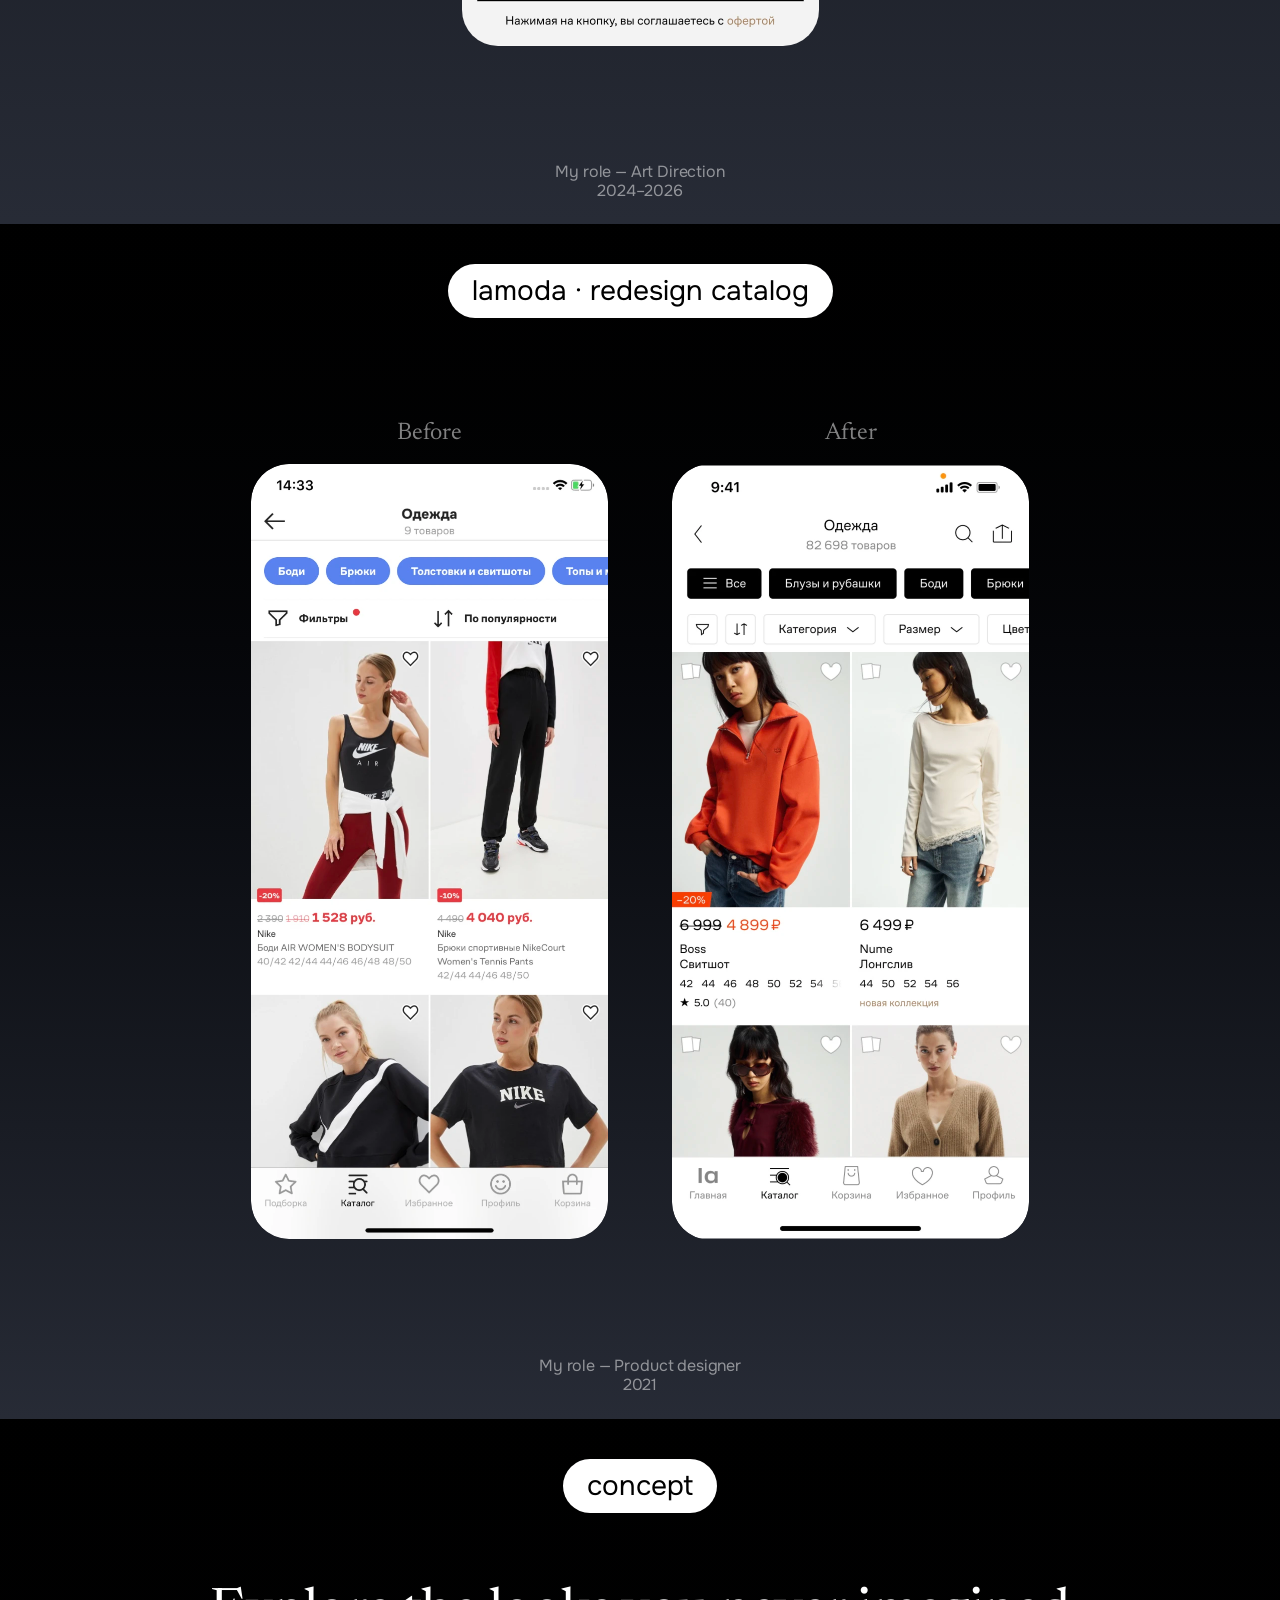
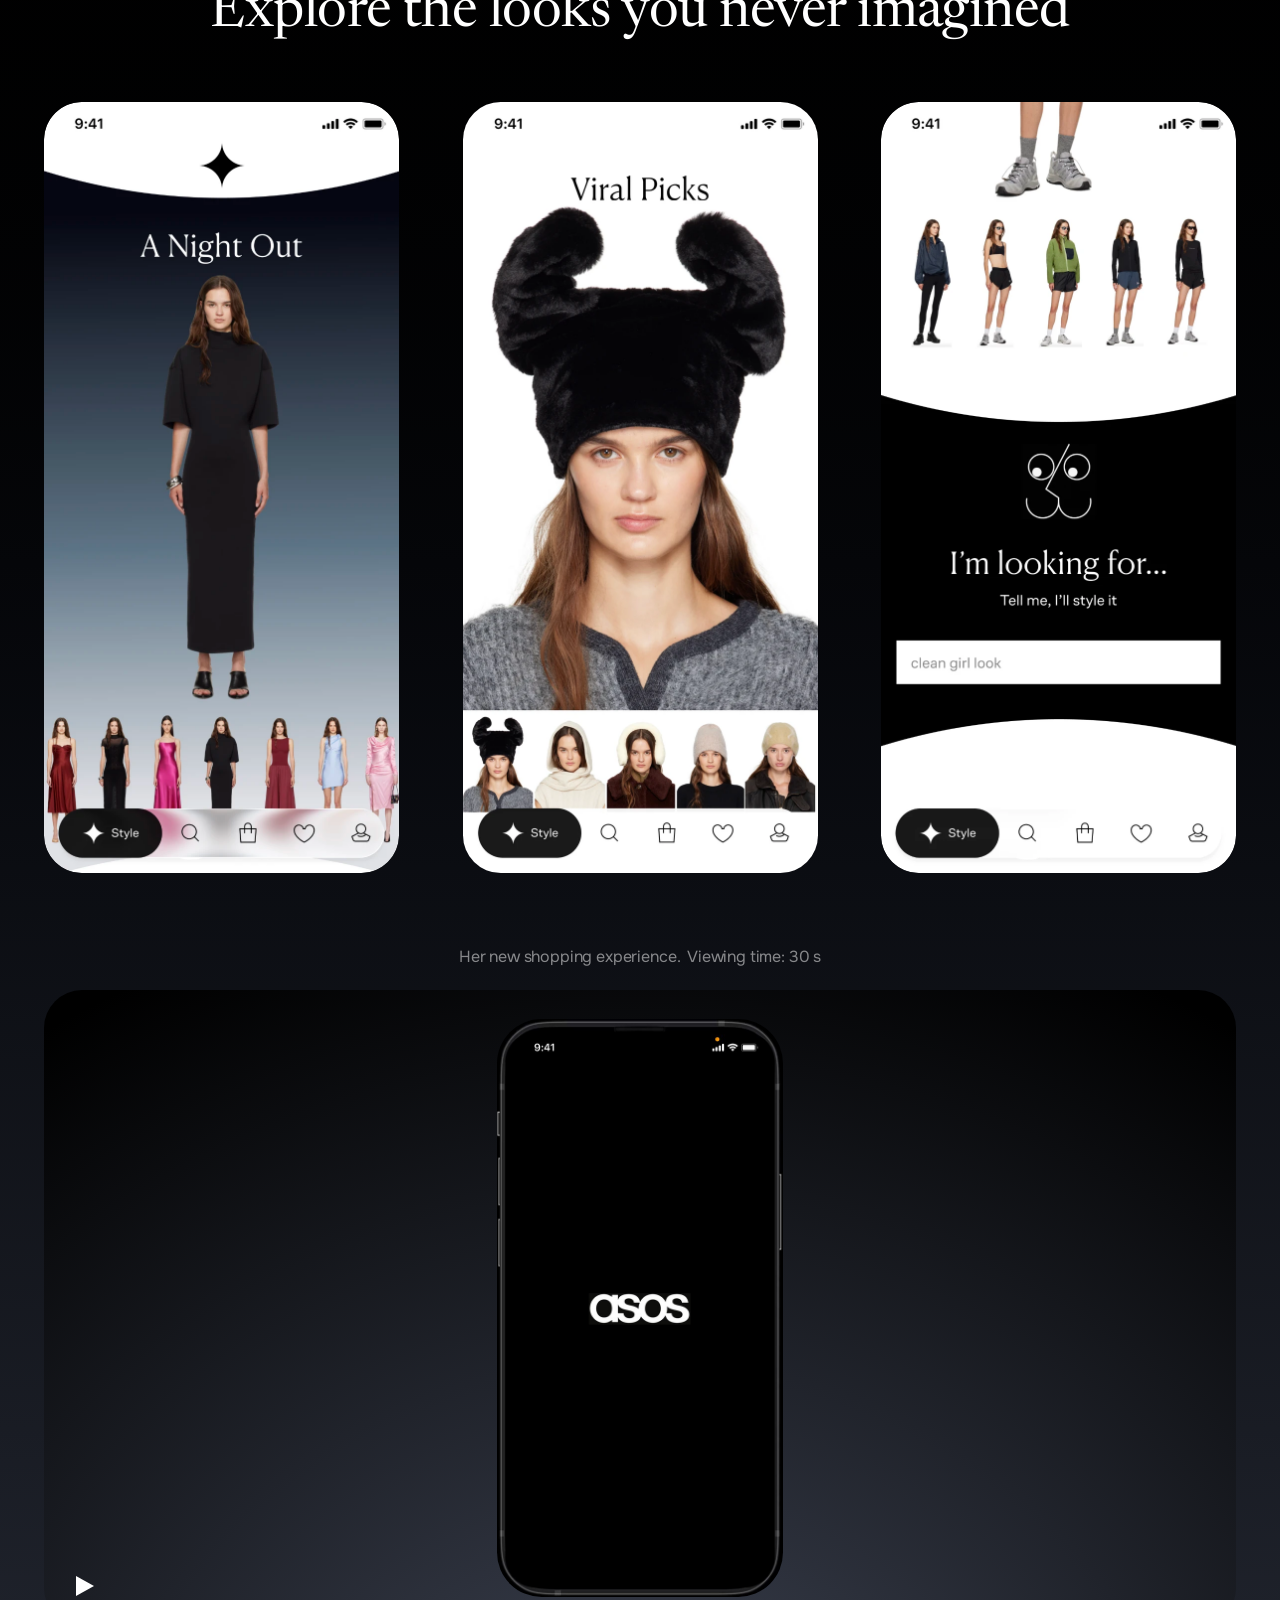
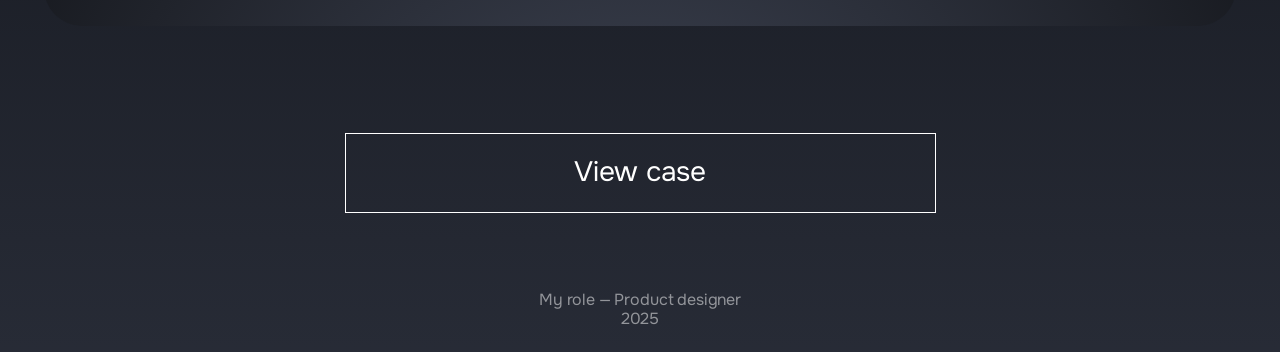
==== commit 49d3e824: "Add files via upload" ====
--- a/index.html
+++ b/index.html
@@ -34,8 +34,7 @@
 
   <header class="intro">
     <p class="contacts">
-      <button class="copy" type="button" data-copy="kategladneva@gmail.com">kategladneva@gmail.com</button><br>
-      <a class="cv-download" href="Ekaterina-Gladneva-CV.pdf" download="Ekaterina Gladneva — CV.pdf">download cv</a>
+      <button class="copy" type="button" data-copy="kategladneva@gmail.com">kategladneva@gmail.com</button>
       <span class="visually-hidden" role="status" aria-live="polite"></span>
     </p>
     <h1 class="name">
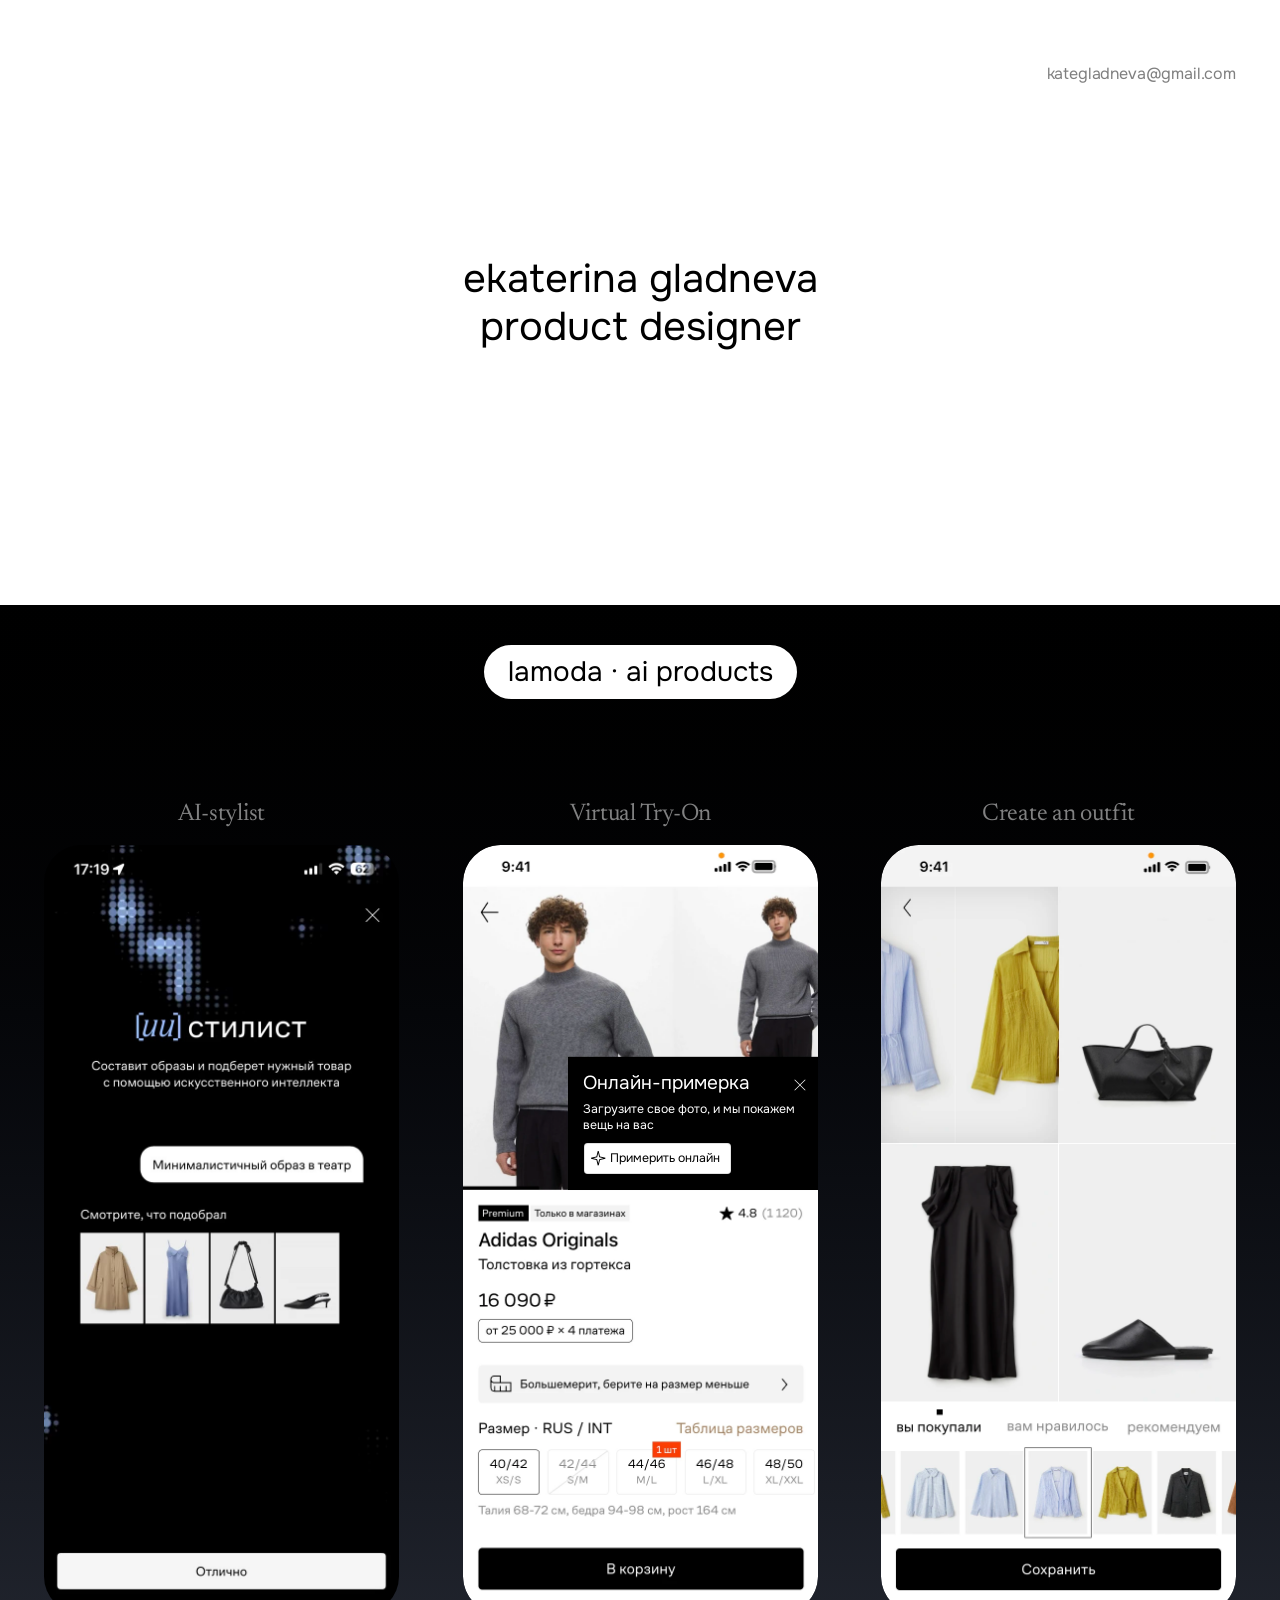
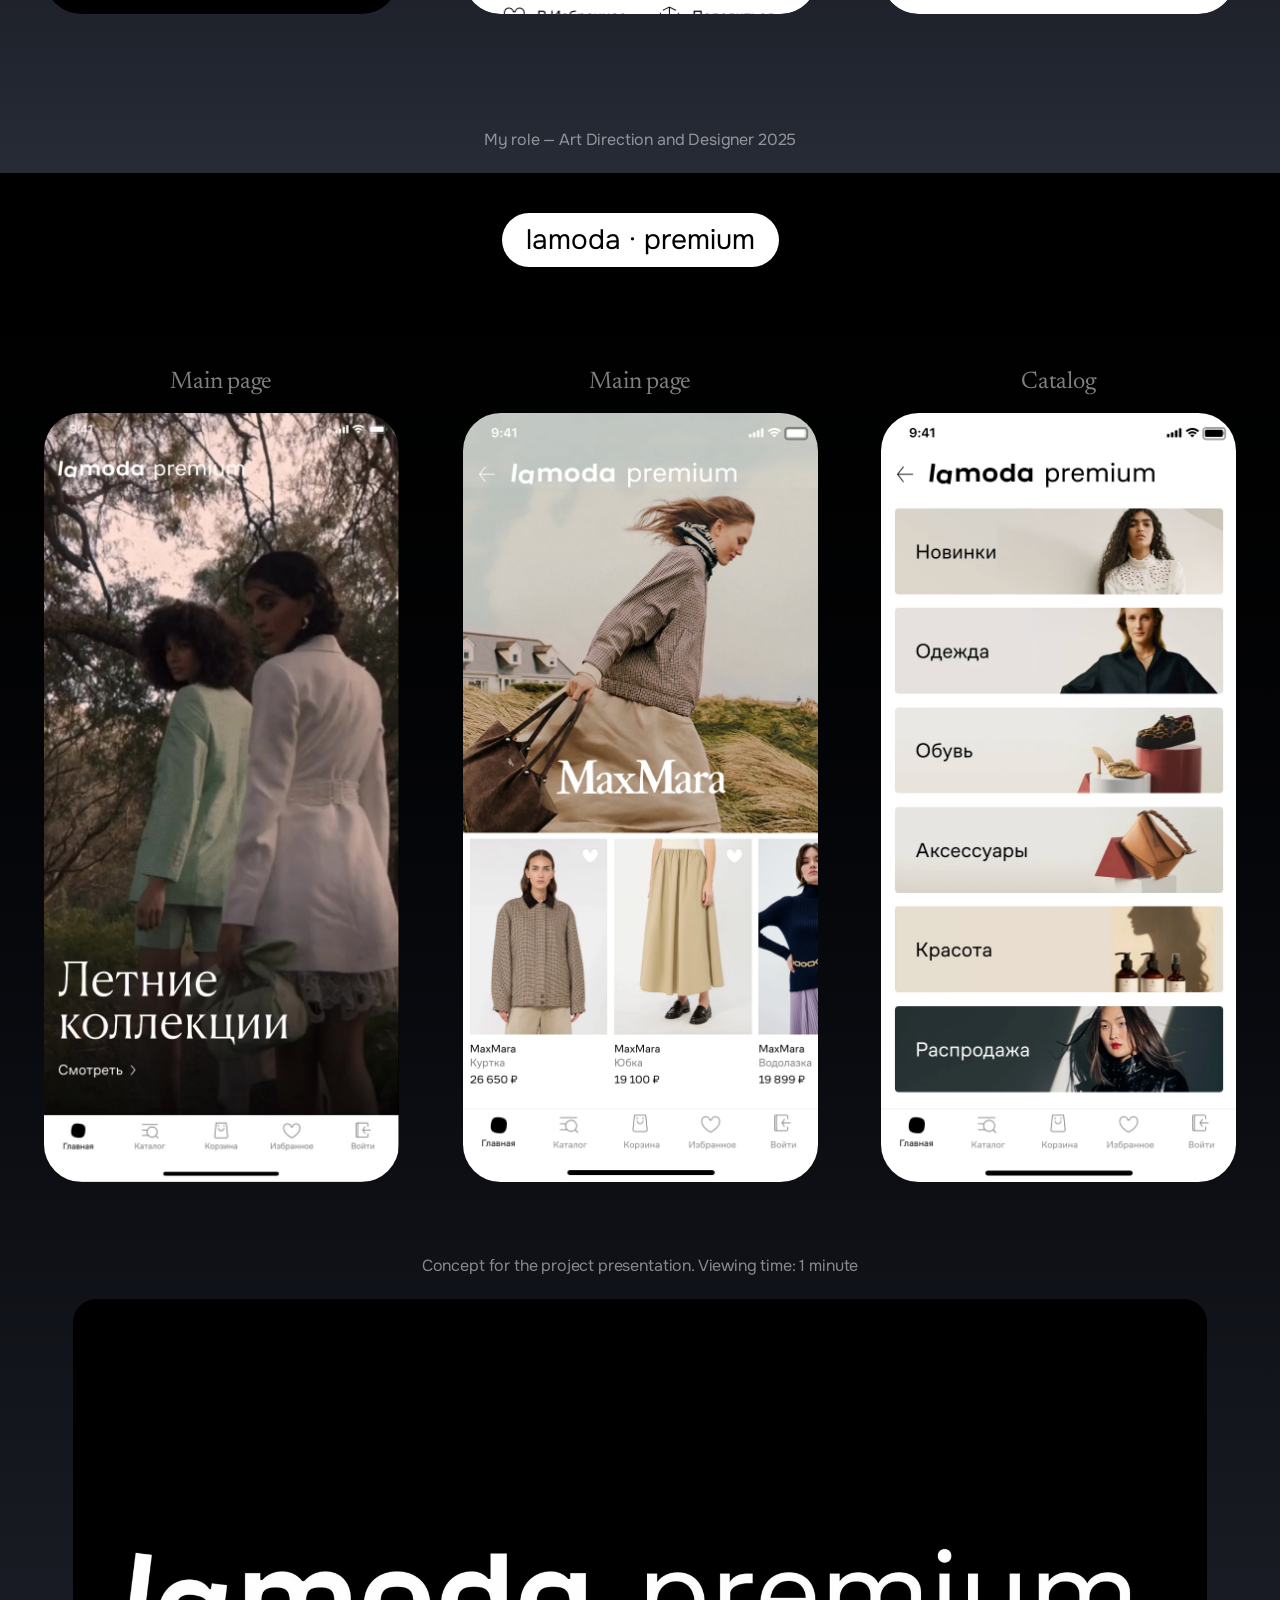
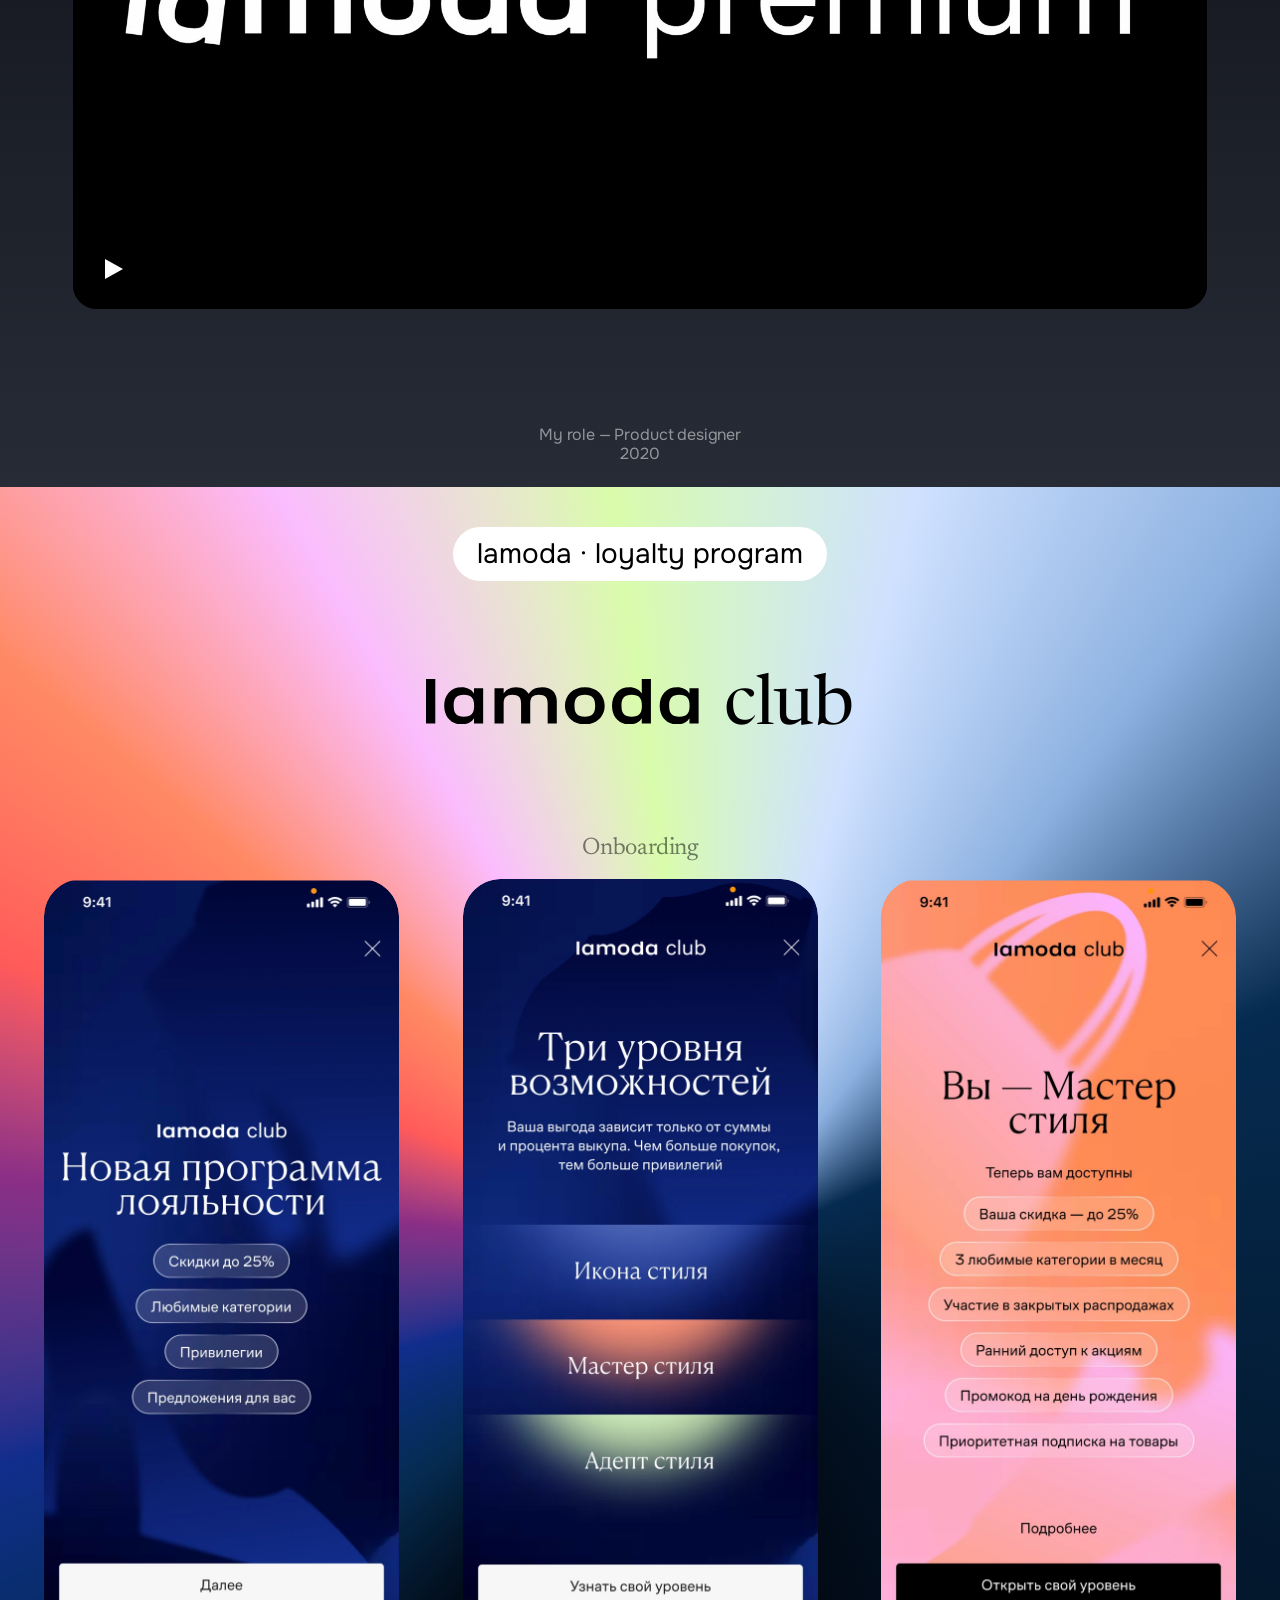
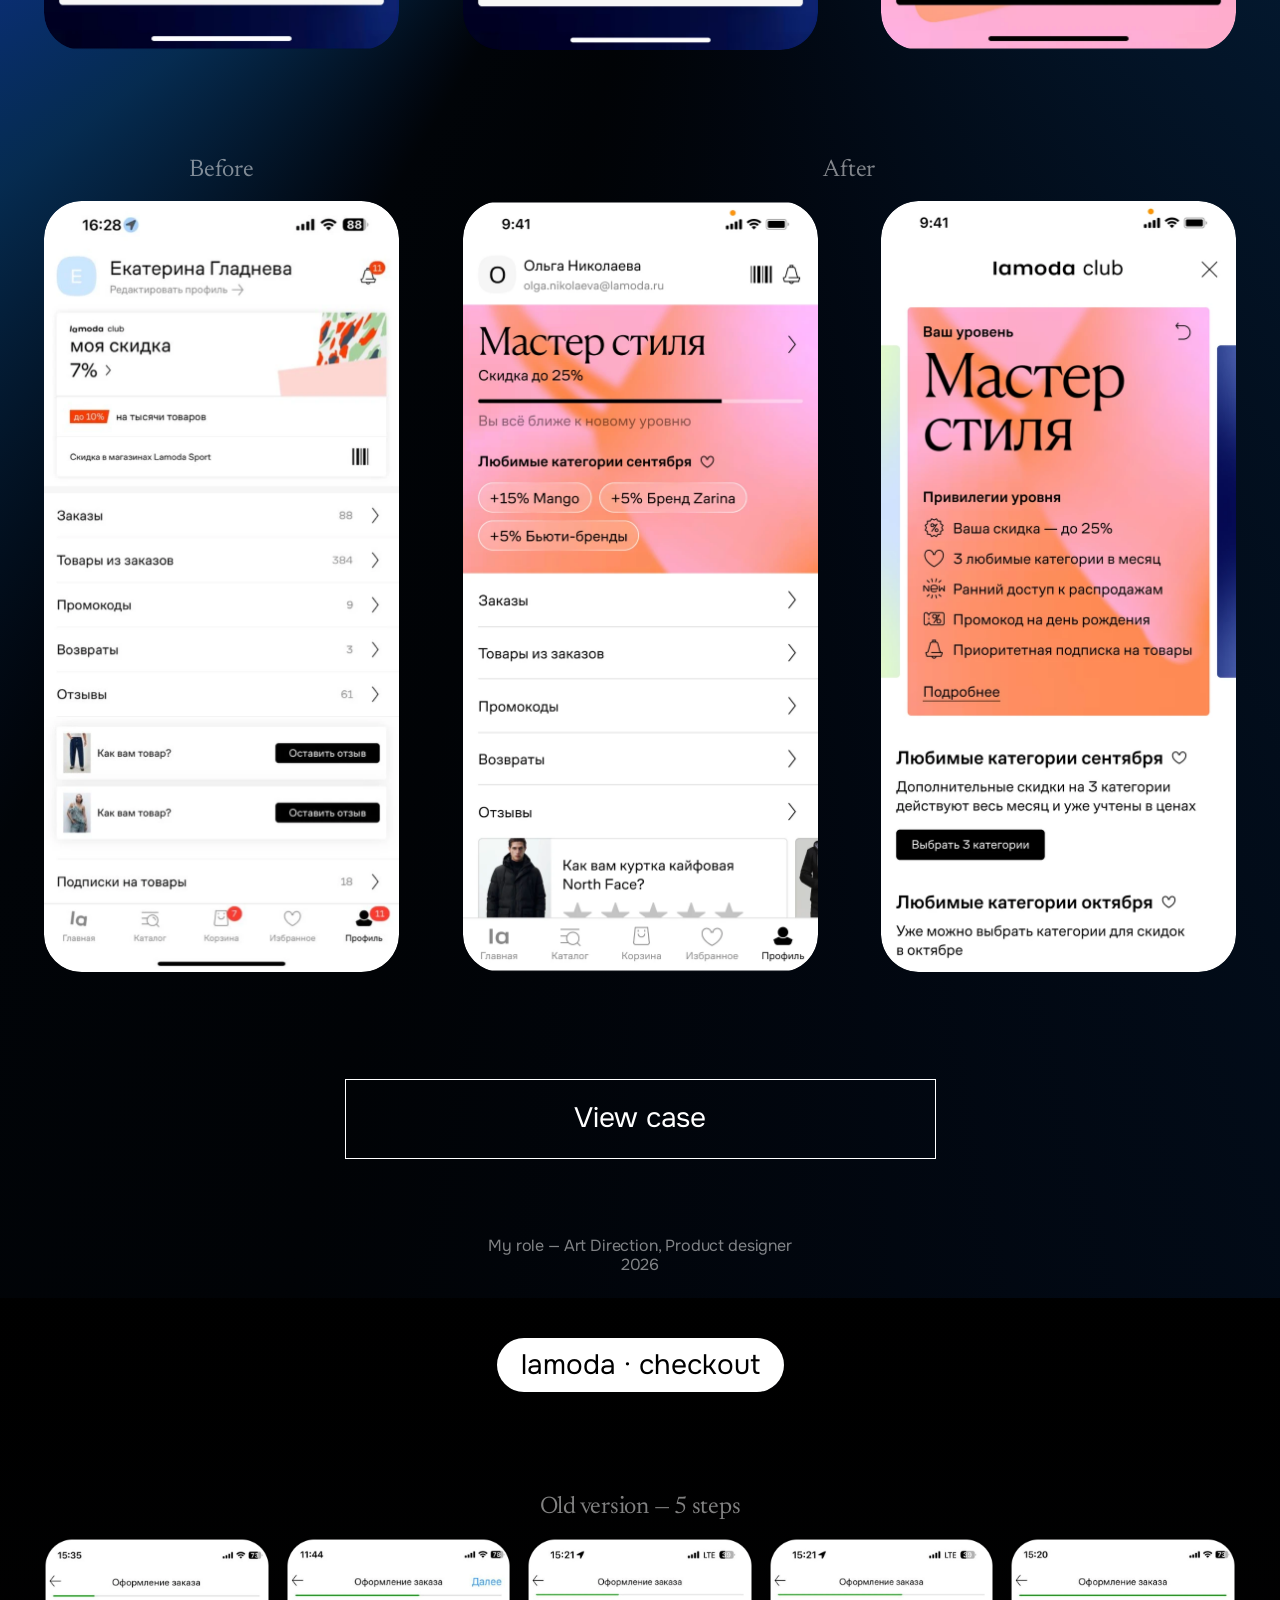
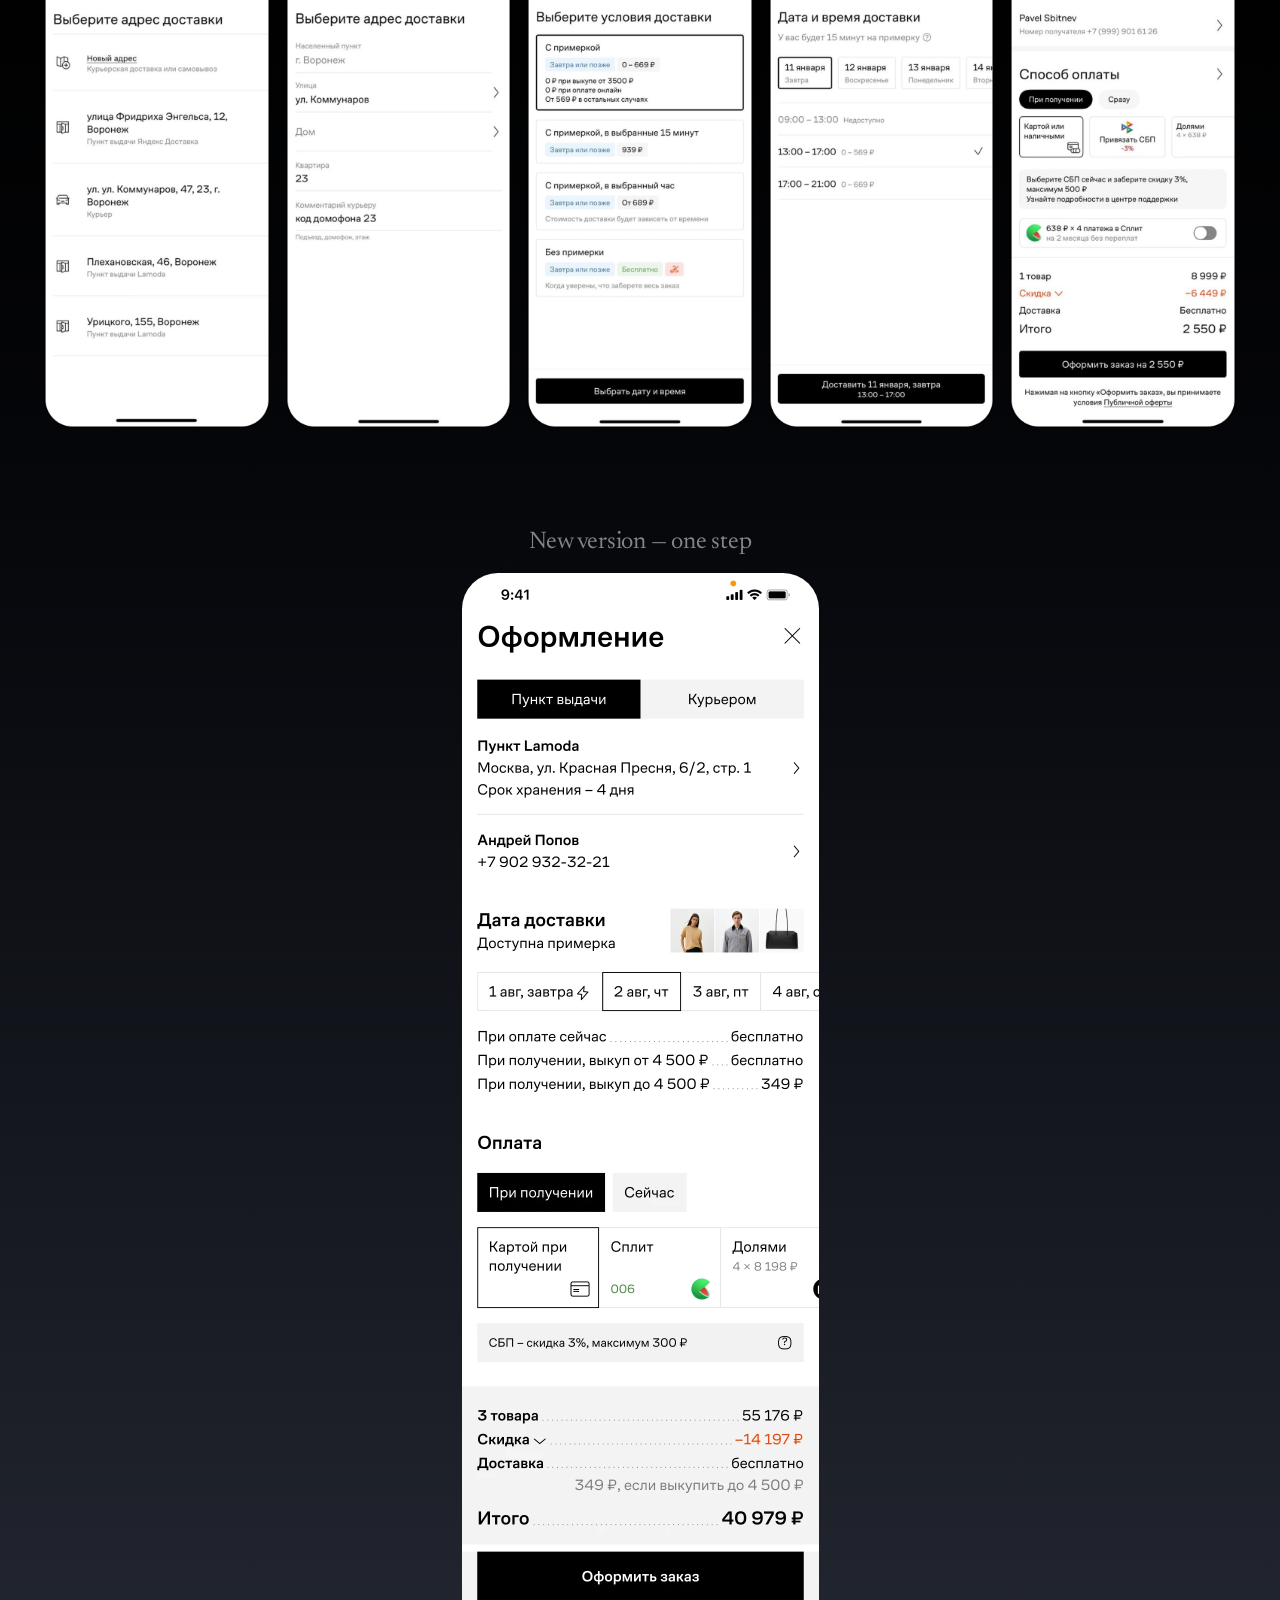
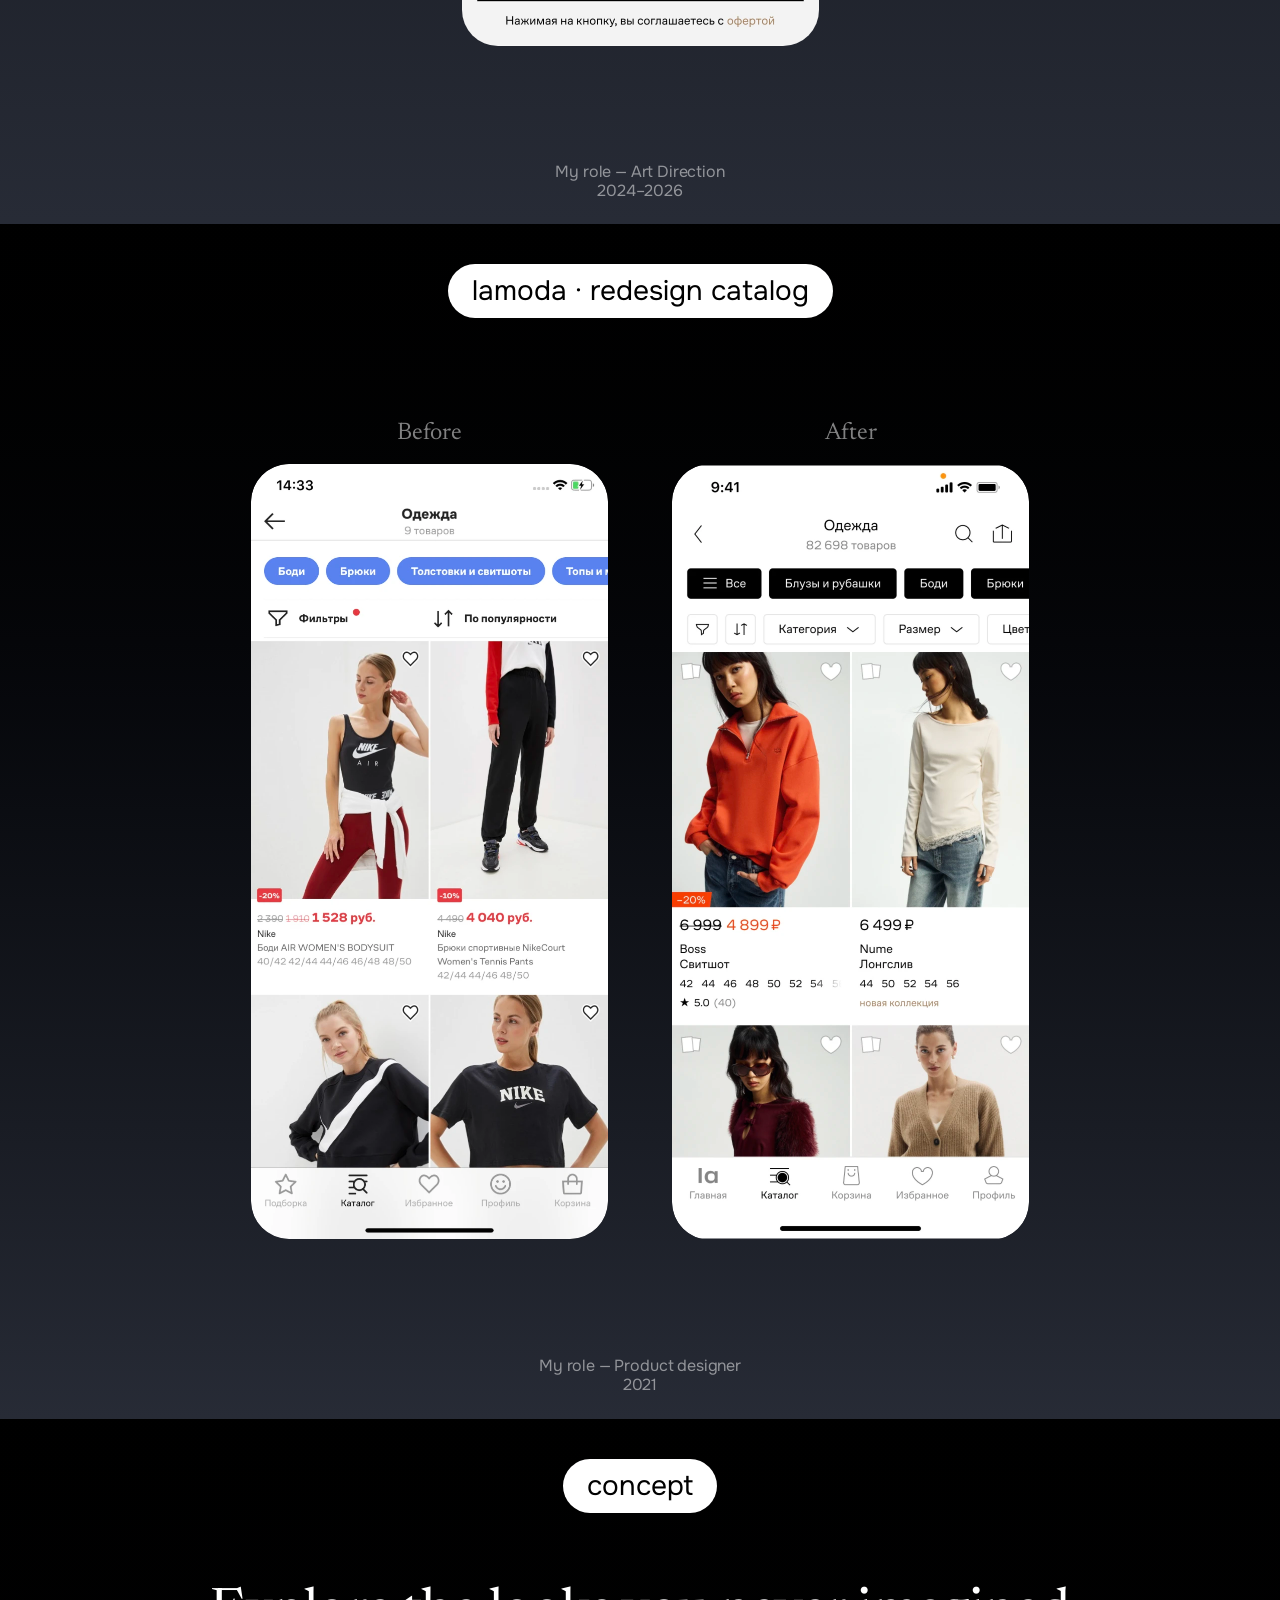
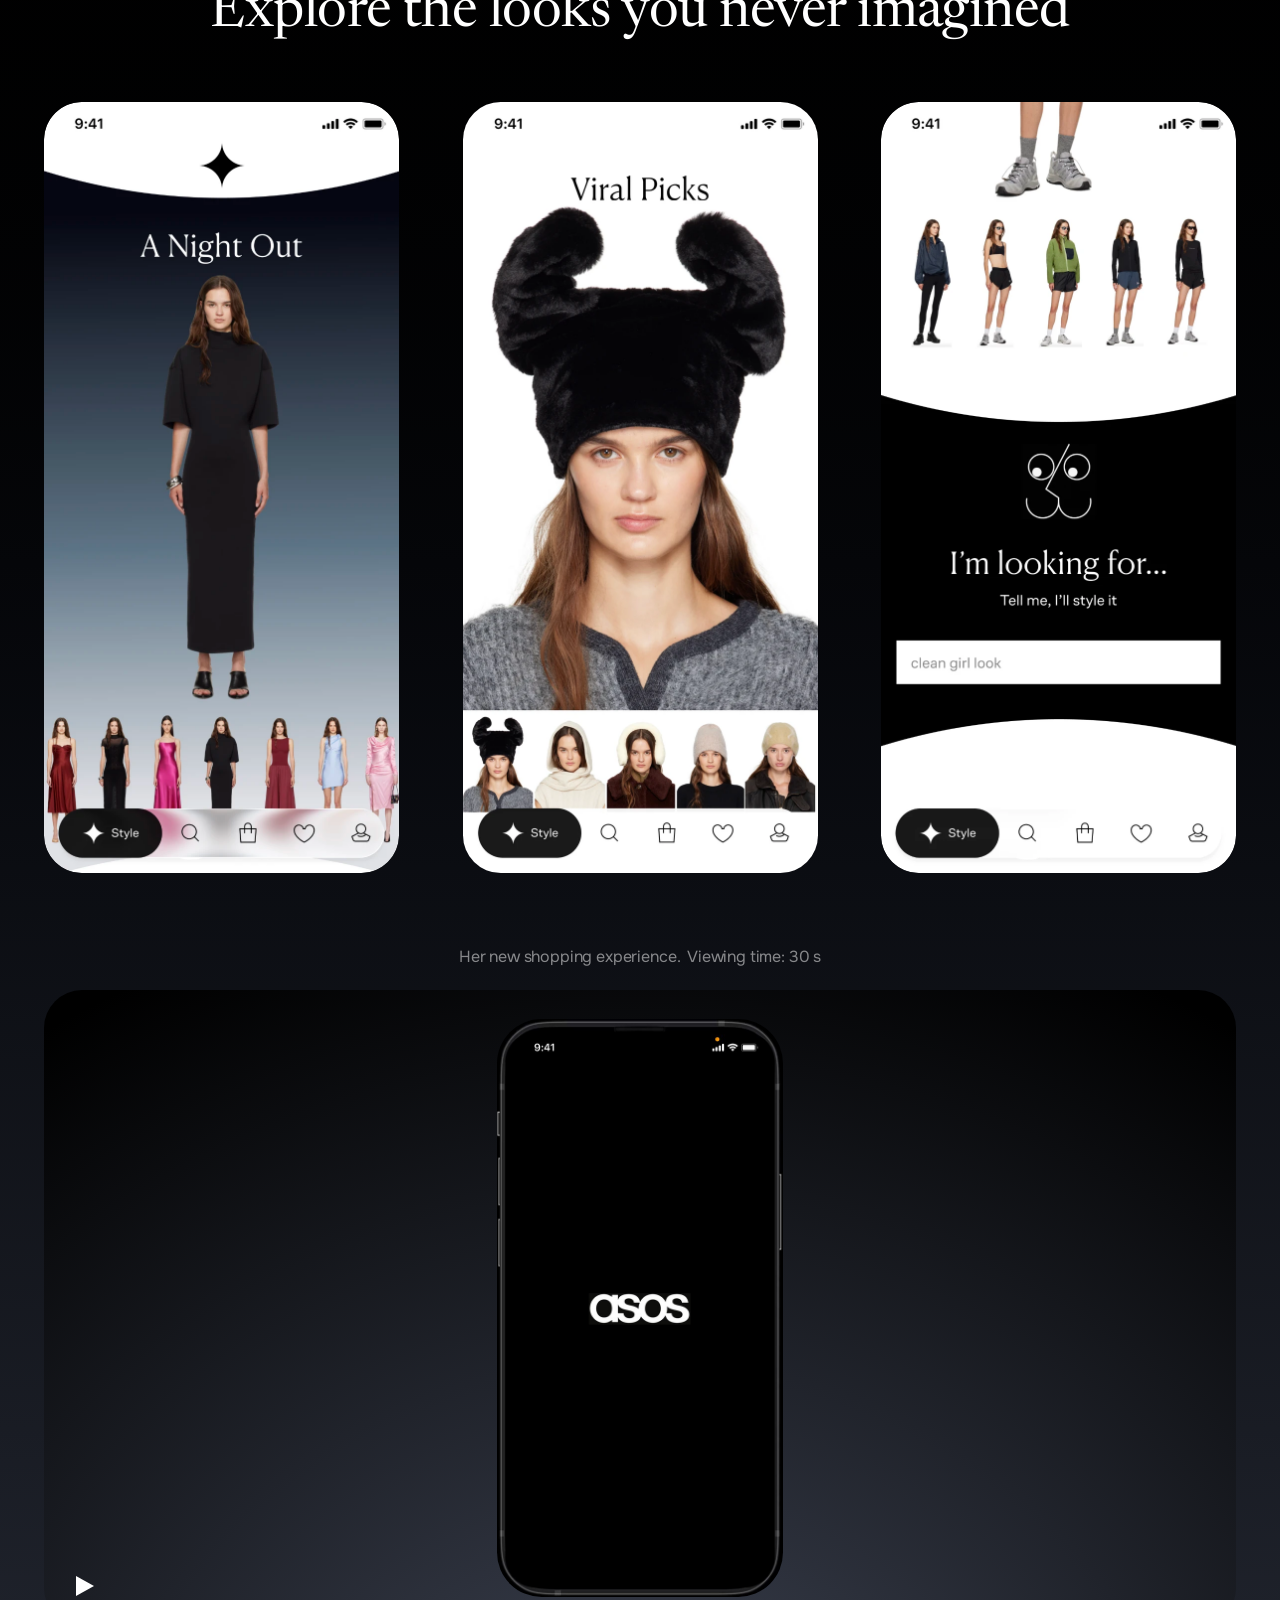
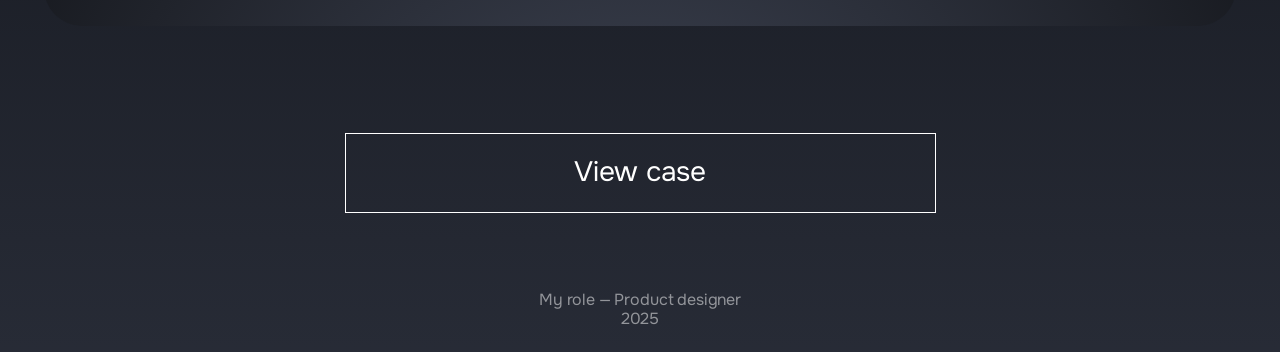
==== commit 2b633caa: "Add files via upload" ====
--- a/index.html
+++ b/index.html
@@ -29,6 +29,12 @@
   <link rel="stylesheet" href="styles.css">
   <script src="club.js" defer></script>
   <script>document.documentElement.classList.add("js")</script>
+  <script>
+    /* Microsoft Clarity analytics (only on the live site, not in local previews) */
+    if (/\.github\.io$/.test(location.hostname)) {
+      (function(c,l,a,r,i,t,y){c[a]=c[a]||function(){(c[a].q=c[a].q||[]).push(arguments)};t=l.createElement(r);t.async=1;t.src="https://www.clarity.ms/tag/"+i;y=l.getElementsByTagName(r)[0];y.parentNode.insertBefore(t,y);})(window,document,"clarity","script","zay5hi9ajr");
+    }
+  </script>
 </head>
 <body>
 
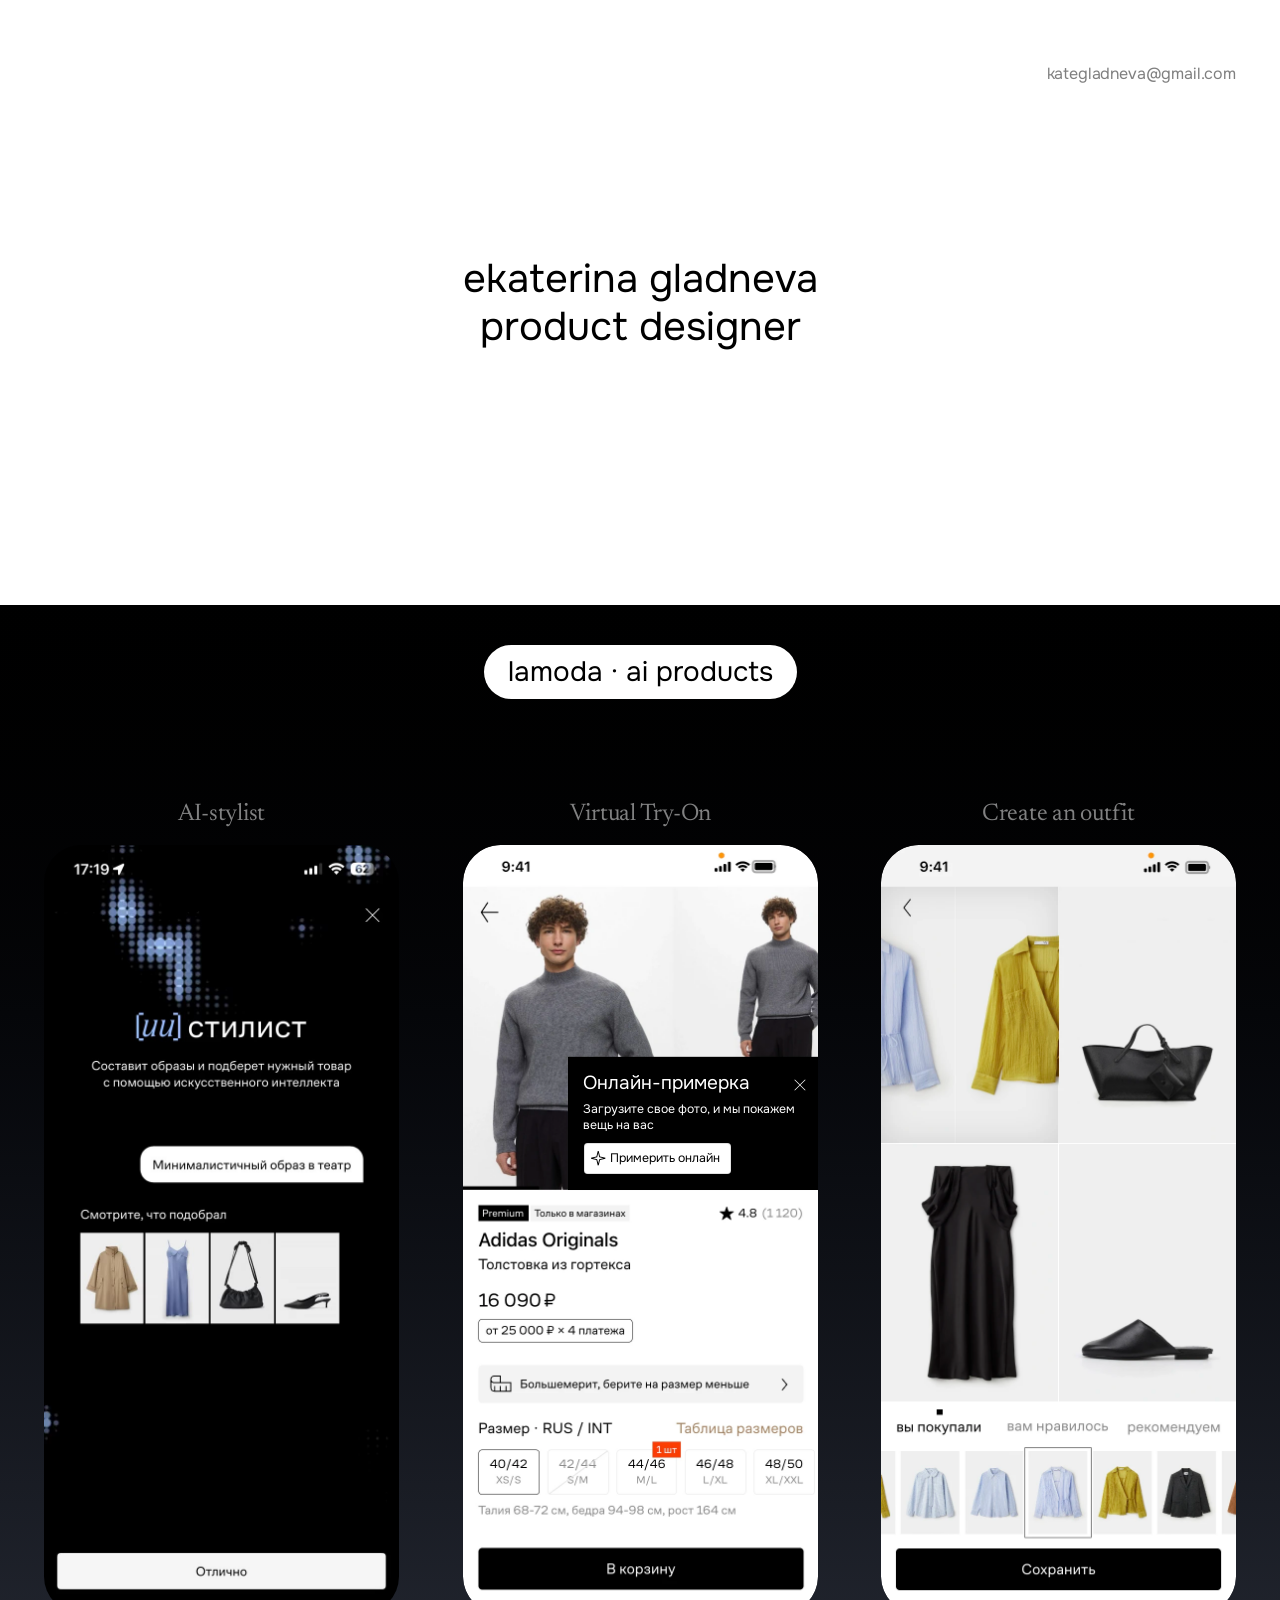
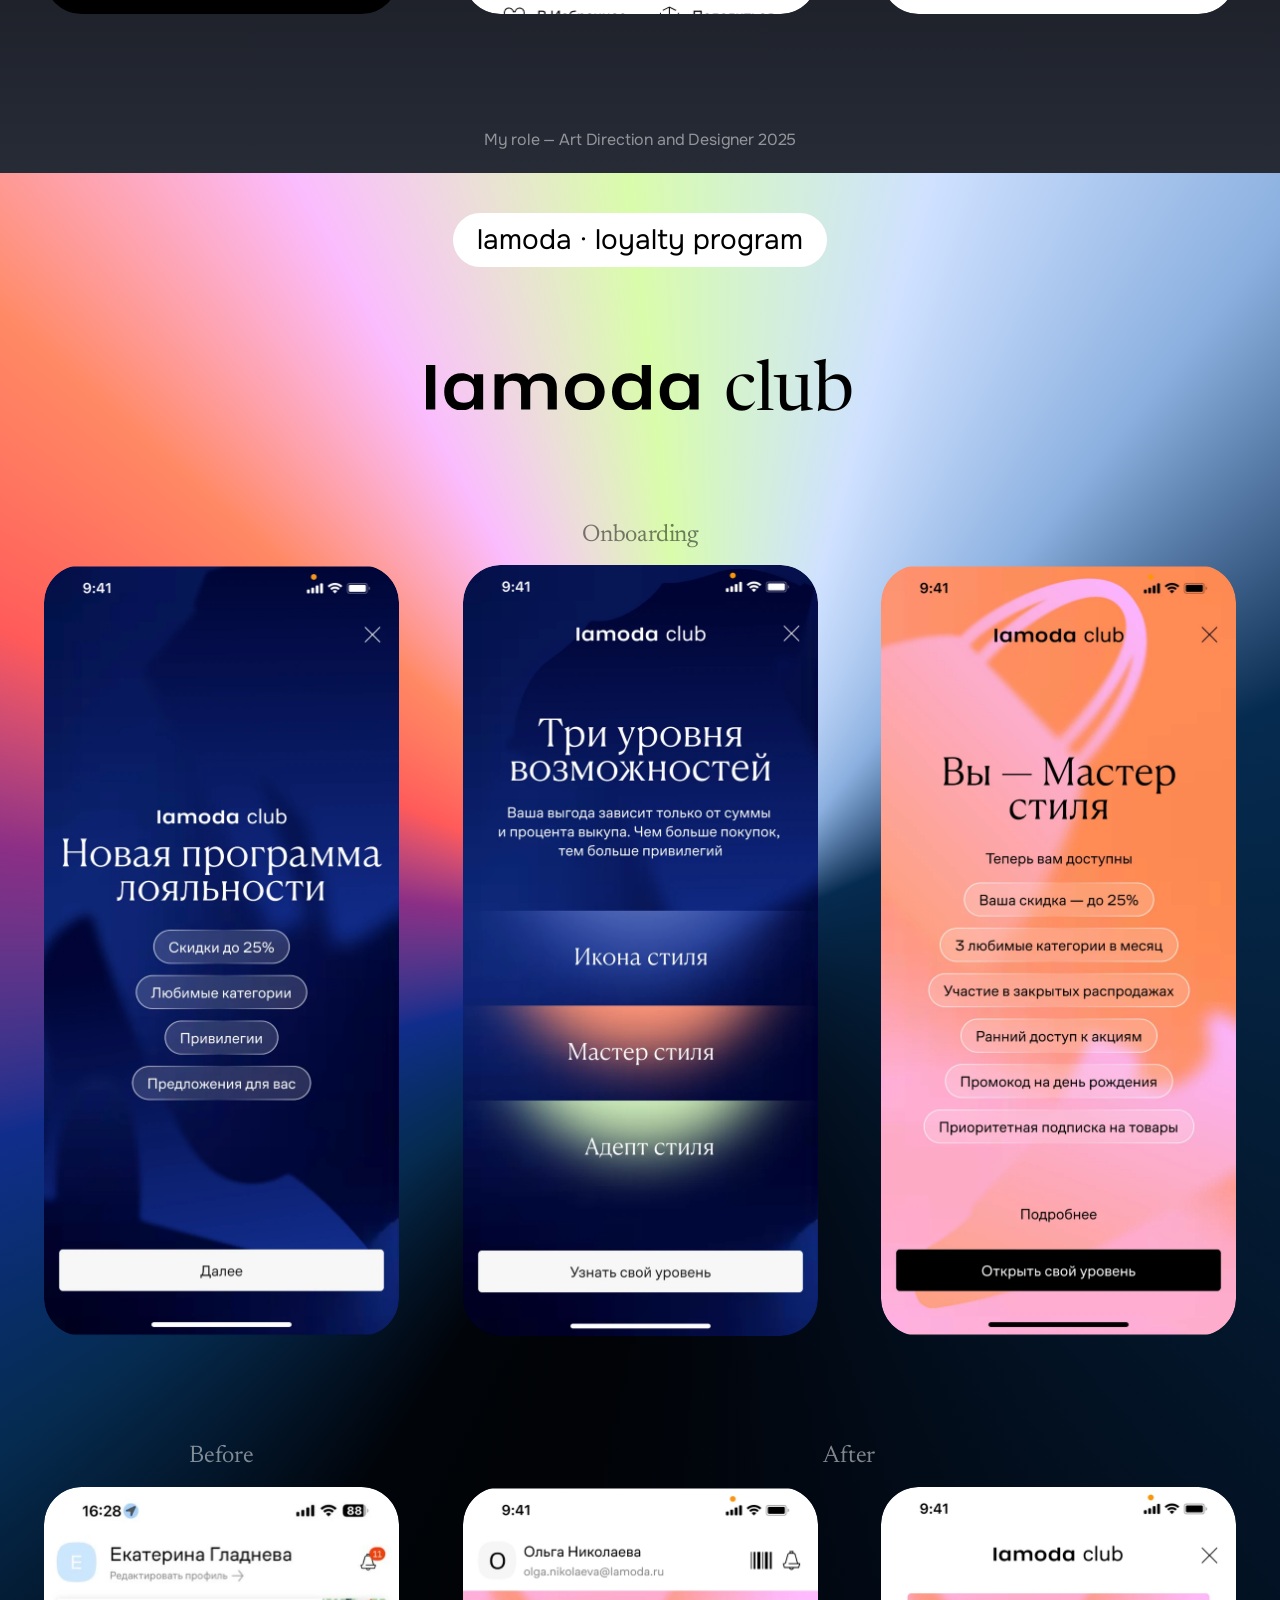
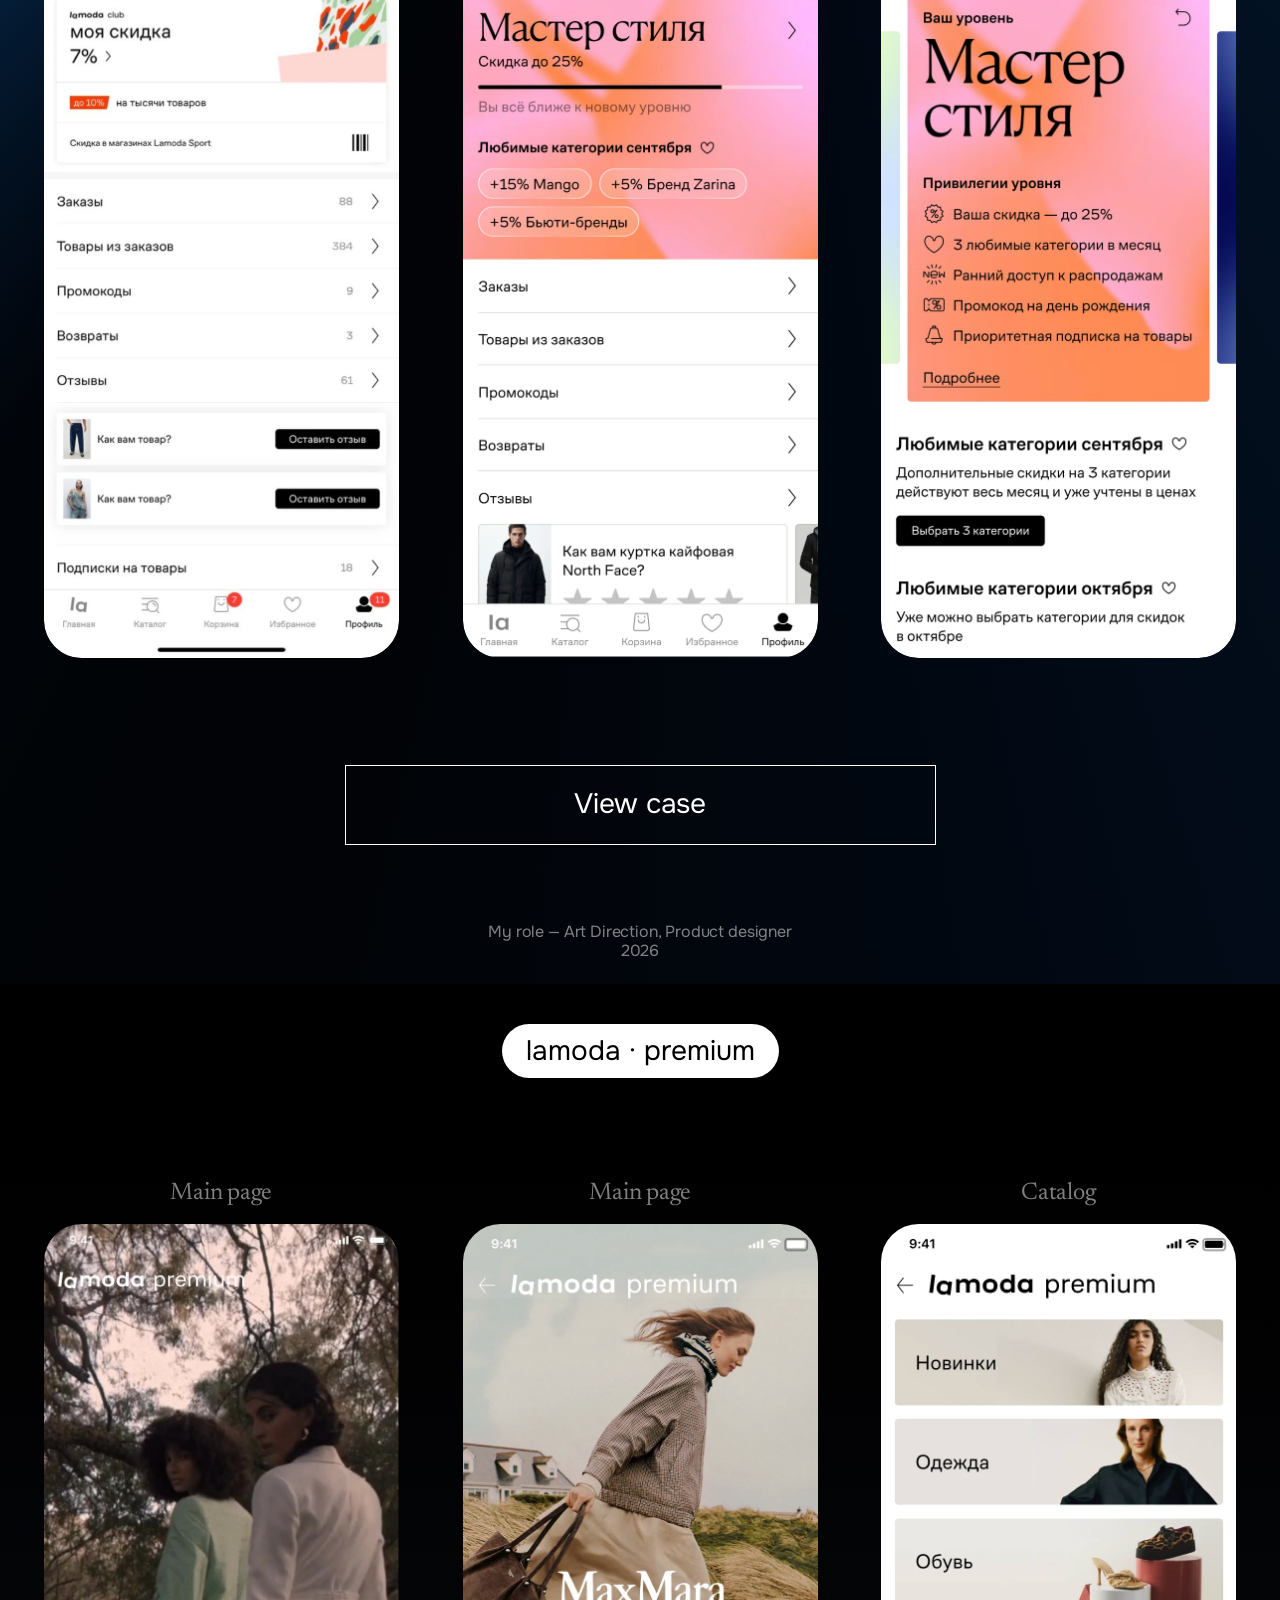
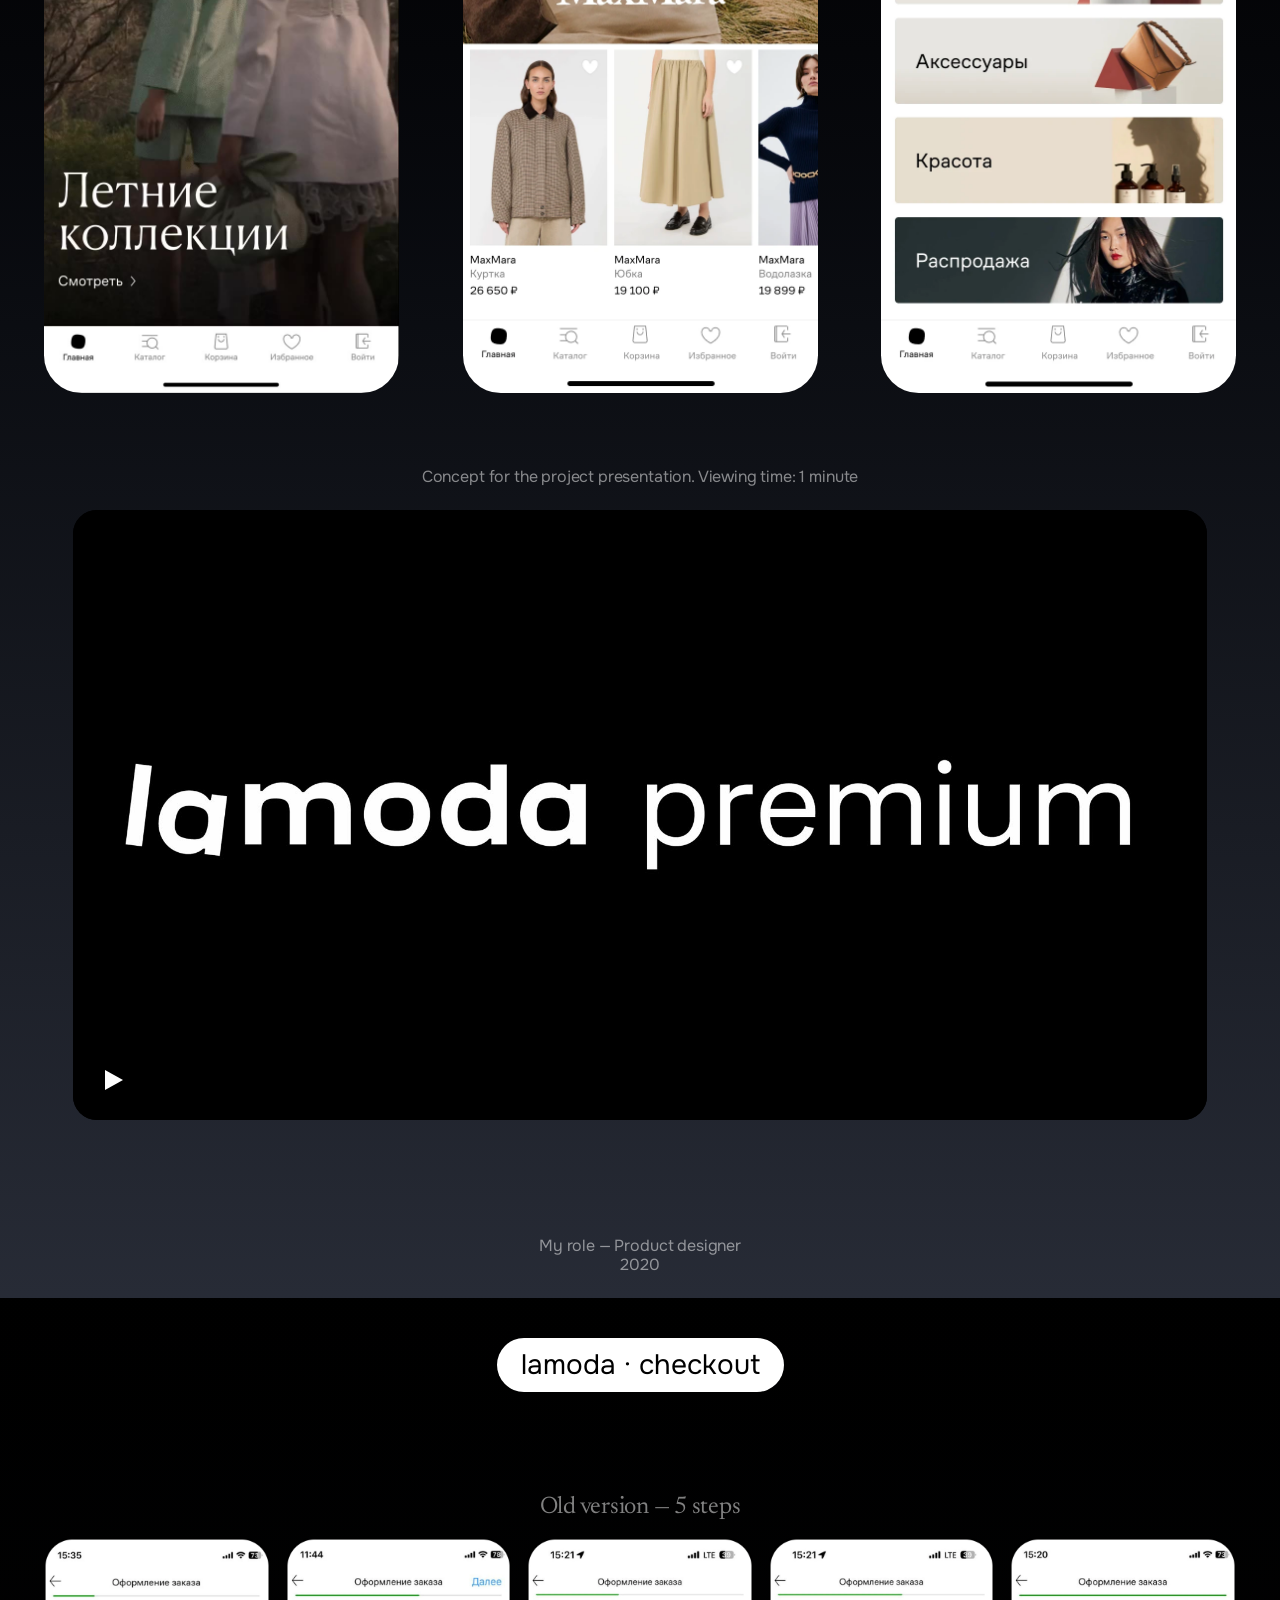
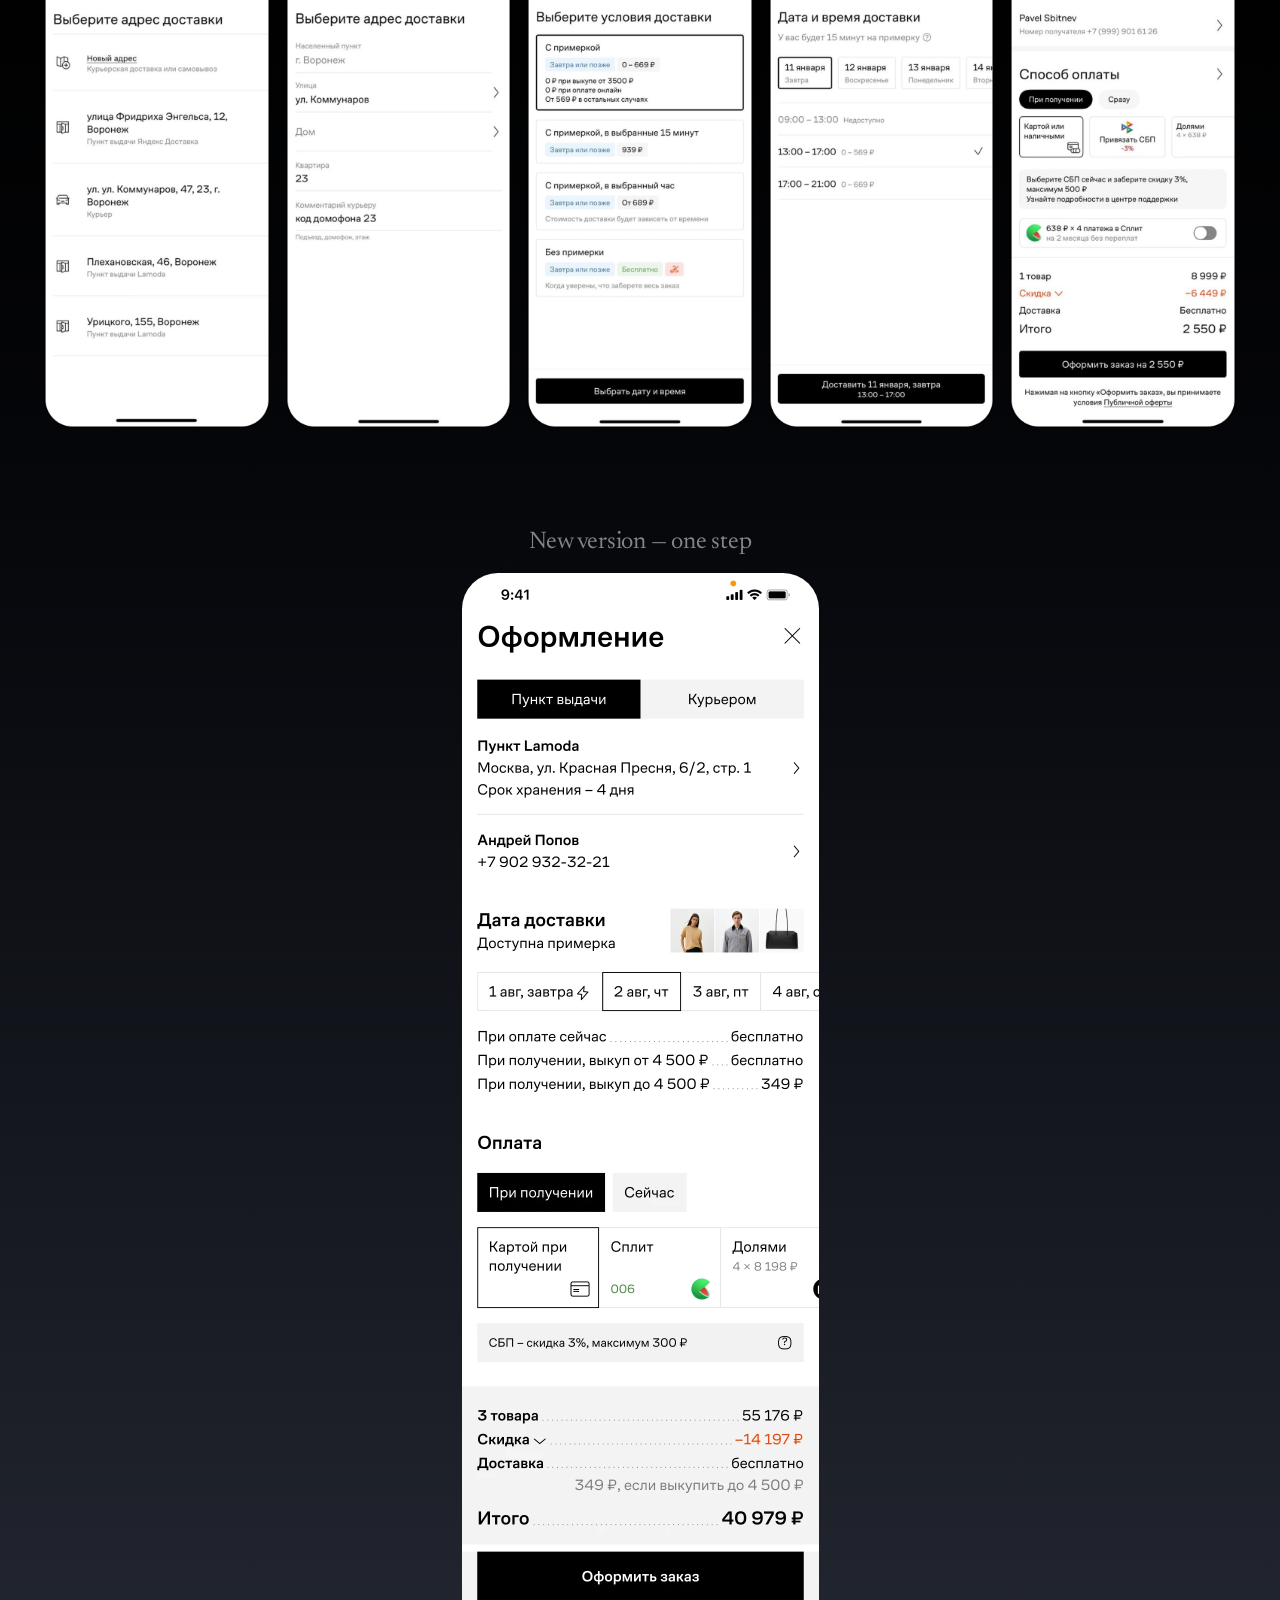
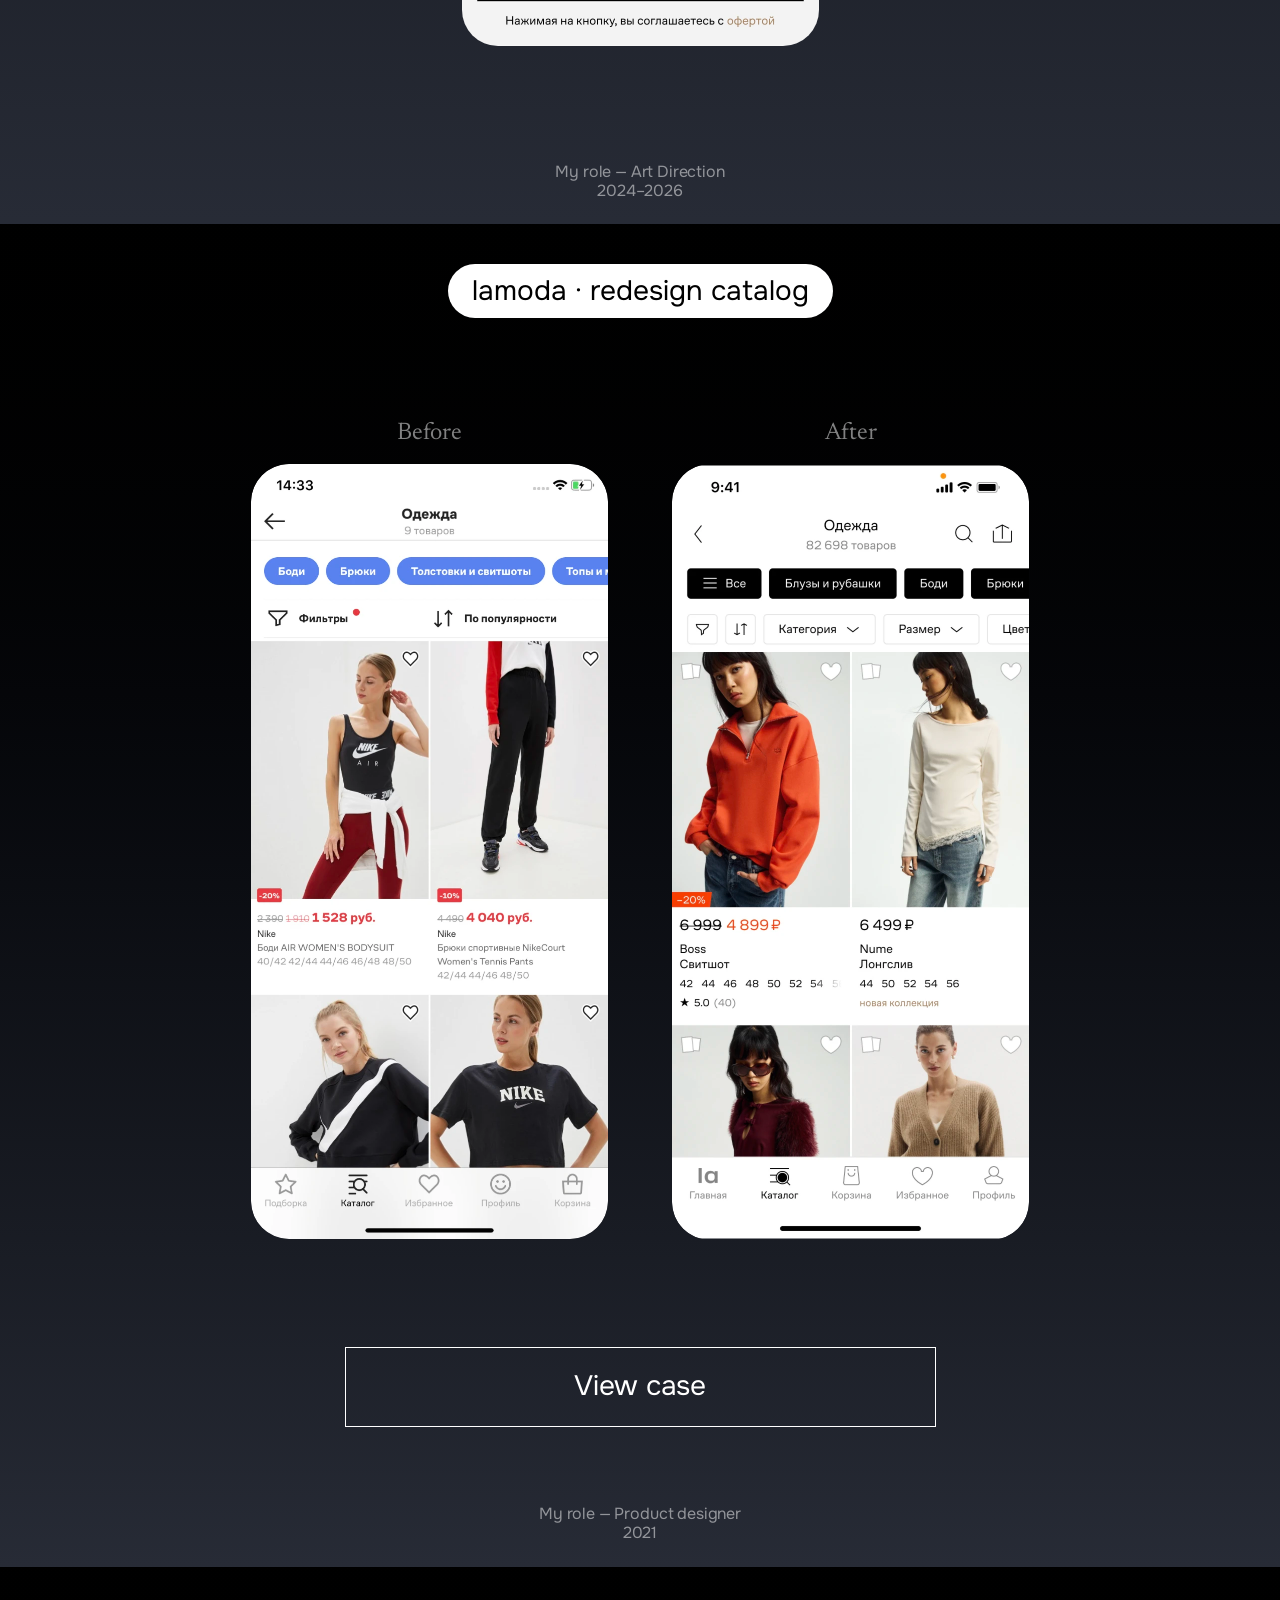
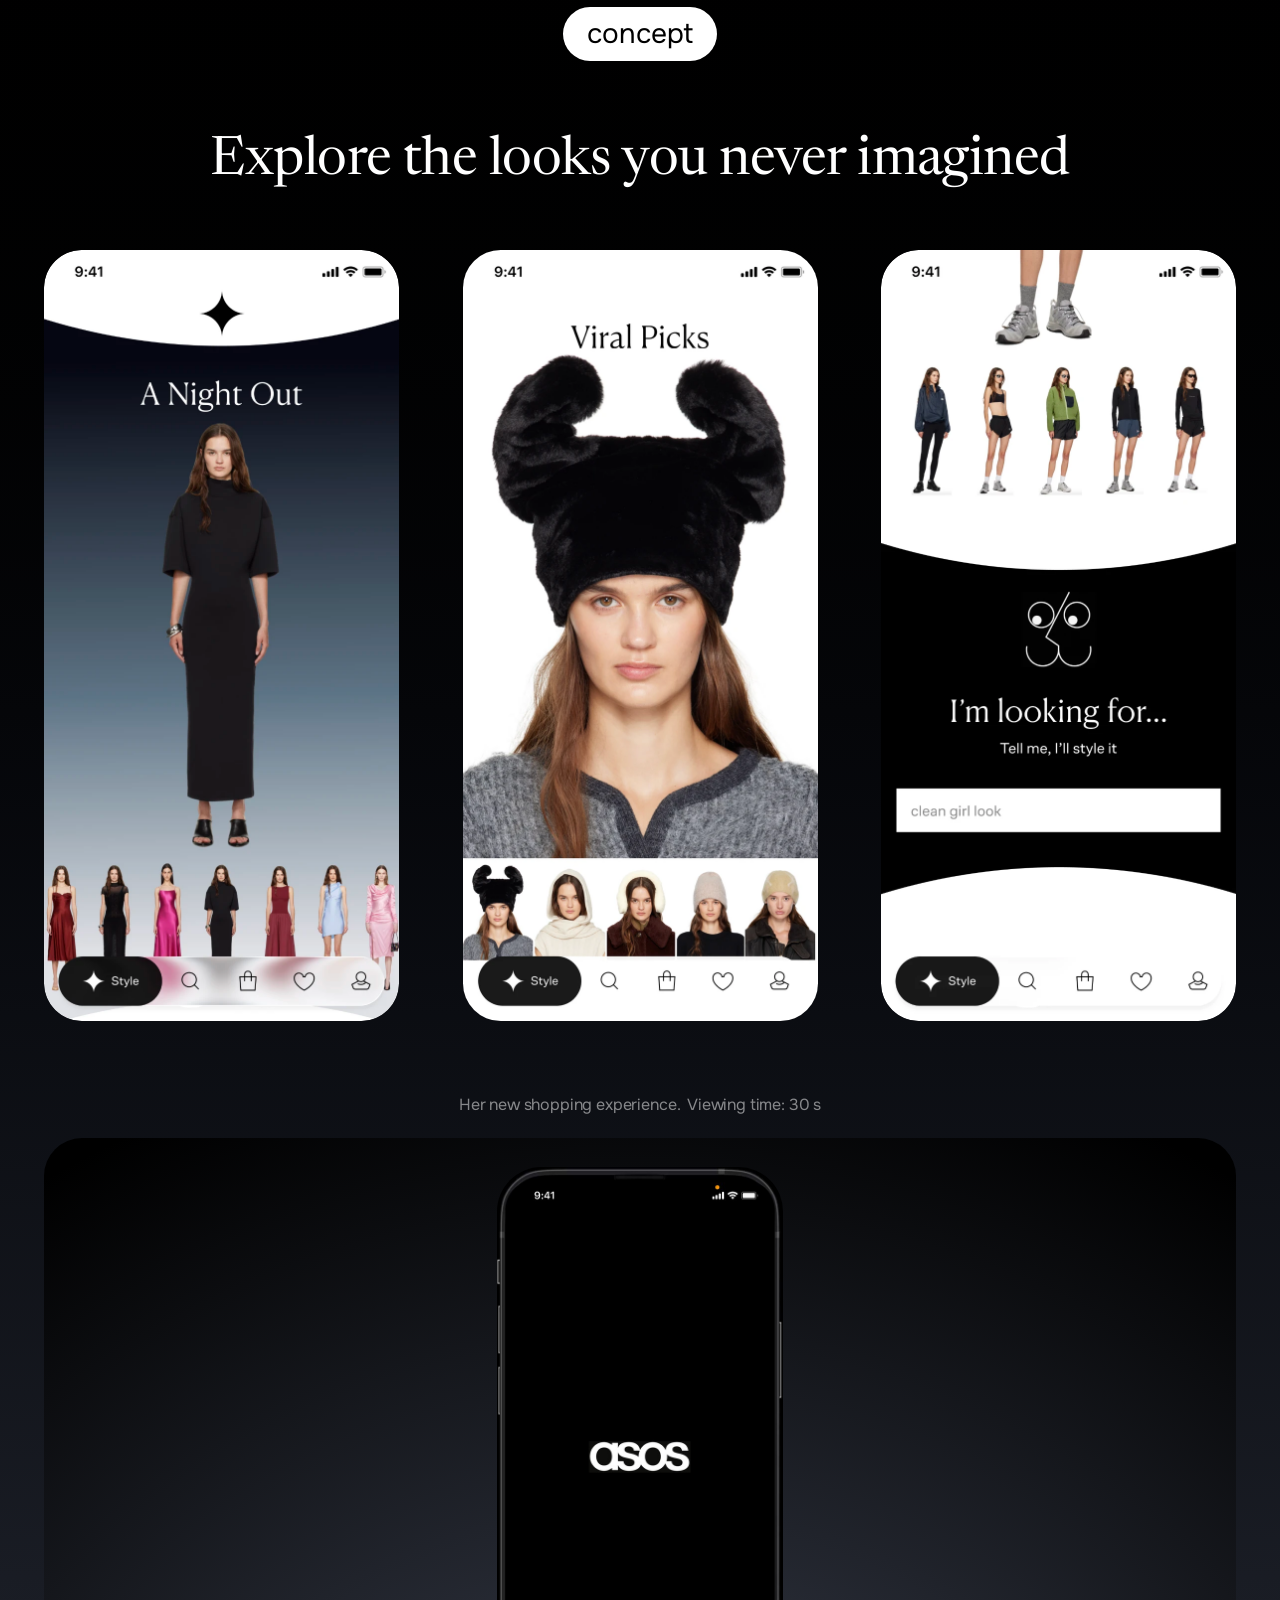
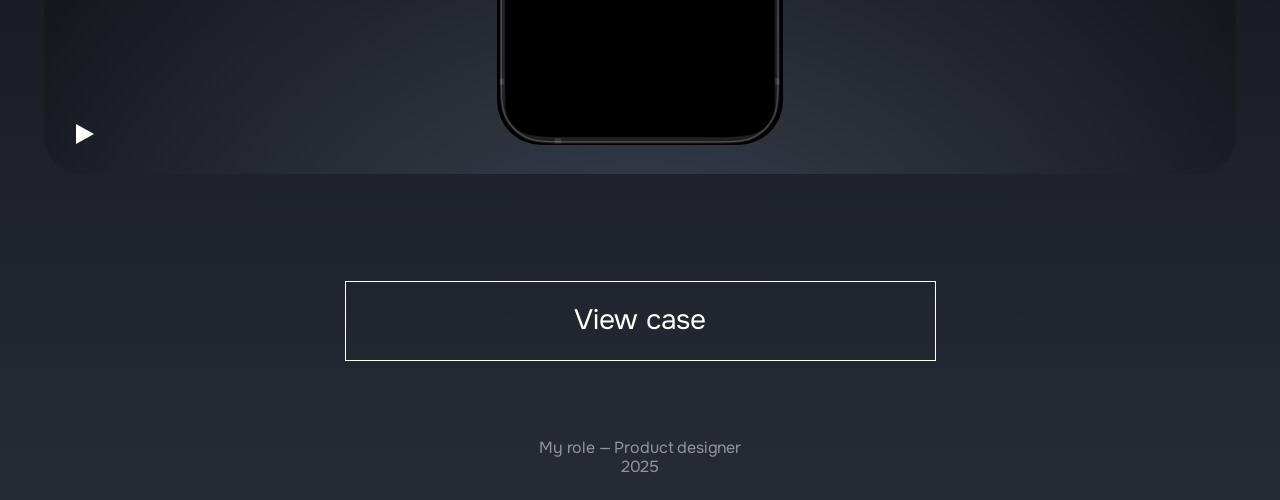
==== commit 3b3f018c: "Add files via upload" ====
--- a/index.html
+++ b/index.html
@@ -86,6 +86,32 @@
       <p class="role">My role — Art Direction and Designer 2025</p>
     </section>
 
+    <!-- 5. Loyalty program -->
+    <section class="case case--club" aria-labelledby="case-club">
+      <h2 class="badge" id="case-club">lamoda · loyalty program</h2>
+      <div class="club-logo" role="img" aria-label="lamoda club">
+        <svg viewBox="0 0 402.22 67.04" xmlns="http://www.w3.org/2000/svg" aria-hidden="true">
+          <path fill="#000" d="M331.845 65.544L318.355 65.544L318.355 58.238L318.085 58.238C314.841 63.572 308.36 67.041 300.044 67.041C284.321 67.039 274.438 55.706 274.438 39.599C274.439 23.493 284.322 12.168 300.044 12.166C308.373 12.166 314.854 15.634 318.085 20.969L318.355 20.969L318.355 0L331.845 0L331.845 65.544ZM52.499 12.166C60.835 12.167 67.317 15.635 70.55 20.969L70.82 20.969L70.82 13.663L84.329 13.663L84.329 65.534L70.82 65.534L70.82 58.228L70.55 58.228C67.304 63.563 60.822 67.031 52.499 67.032C36.772 67.032 26.863 55.708 26.863 39.599C26.864 23.491 36.773 12.166 52.499 12.166ZM234.317 12.166C251.792 12.168 263.624 23.689 263.625 39.599C263.625 55.509 251.792 67.031 234.317 67.032C216.84 67.032 205 55.524 205 39.599C205.001 23.675 216.841 12.166 234.317 12.166ZM370.41 12.166C378.74 12.166 385.22 15.634 388.45 20.969L388.721 20.969L388.721 13.663L402.221 13.663L402.221 65.534L388.721 65.534L388.721 58.228L388.45 58.228C385.207 63.563 378.727 67.032 370.41 67.032C354.688 67.03 344.803 55.706 344.803 39.599C344.804 23.492 354.701 12.168 370.41 12.166ZM13.702 65.544L0 65.544L0 0L13.702 0L13.702 65.544ZM171.624 12.166C185.027 12.166 192.979 20.407 192.979 32.574L192.979 65.534L179.489 65.534L179.489 36.517C179.489 27.332 175.775 23.403 166.628 23.403C157.482 23.404 153.786 27.346 153.786 36.517L153.786 65.534L140.287 65.534L140.287 36.517C140.287 27.333 136.594 23.404 127.436 23.403C118.275 23.403 114.574 27.345 114.574 36.517L114.574 65.534L101.085 65.534L101.085 13.663L114.574 13.663L114.574 20.969L114.845 20.969C118.088 15.634 124.568 12.166 132.885 12.166C141.94 12.167 148.127 16.191 151.37 21.906L151.554 21.906C155.252 16.283 161.27 12.166 171.624 12.166ZM55.91 23.403C44.795 23.404 40.817 28.55 40.816 39.599C40.816 50.648 44.808 55.803 55.91 55.804C67.027 55.804 71.004 50.649 71.004 39.599C71.003 28.55 67.026 23.403 55.91 23.403ZM234.317 23.403C223.225 23.403 219.06 28.55 219.06 39.599C219.06 50.649 223.224 55.804 234.317 55.804C245.408 55.803 249.575 50.648 249.575 39.599C249.575 28.551 245.407 23.404 234.317 23.403ZM303.475 23.403C292.37 23.403 288.401 28.551 288.4 39.599C288.4 50.649 292.381 55.804 303.475 55.804C314.567 55.803 318.549 50.648 318.549 39.599C318.548 28.552 314.578 23.404 303.475 23.403ZM373.83 23.403C362.725 23.404 358.748 28.55 358.747 39.599C358.747 50.649 362.737 55.804 373.83 55.804C384.934 55.803 388.904 50.648 388.904 39.599C388.904 28.551 384.933 23.404 373.83 23.403Z"/>
+        </svg>
+        <span class="club-word">club</span>
+      </div>
+      <p class="label label--ink reveal">Onboarding</p>
+      <div class="screens screens--3">
+        <figure><figcaption class="only-mobile">Onboarding</figcaption><img src="img/club-onboarding-1@2x.webp" width="357" height="776" alt="Lamoda Club onboarding, screen 1" loading="lazy"></figure>
+        <figure><figcaption class="only-mobile">Onboarding</figcaption><img src="img/club-onboarding-2@2x.webp" width="357" height="776" alt="Lamoda Club onboarding, screen 2" loading="lazy"></figure>
+        <figure><figcaption class="only-mobile">Onboarding</figcaption><img src="img/club-onboarding-3@2x.webp" width="357" height="776" alt="Lamoda Club onboarding, screen 3" loading="lazy"></figure>
+      </div>
+      <div class="screens screens--3 screens--compare">
+        <p class="col-label col-before">Before</p>
+        <p class="col-label col-after">After</p>
+        <figure><figcaption class="only-mobile">Before</figcaption><img src="img/club-before@2x.webp" width="356" height="774" alt="Profile screen before the redesign" loading="lazy"></figure>
+        <figure><figcaption class="only-mobile">After</figcaption><img src="img/club-after-1@2x.webp" width="357" height="776" alt="Lamoda Club profile after the redesign, screen 1" loading="lazy"></figure>
+        <figure><figcaption class="only-mobile">After</figcaption><img src="img/club-after-2@2x.webp" width="357" height="776" alt="Lamoda Club profile after the redesign, screen 2" loading="lazy"></figure>
+      </div>
+      <div class="case-btn-wrap reveal"><a class="case-btn" href="loyalty-program">View case</a></div>
+      <p class="role">My role — Art Direction, Product designer<br>2026</p>
+    </section>
+
     <!-- 2. Premium -->
     <section class="case" aria-labelledby="case-premium">
       <h2 class="badge" id="case-premium">lamoda · premium</h2>
@@ -125,32 +151,6 @@
       <p class="role">My role — Product designer<br>2020</p>
     </section>
 
-    <!-- 5. Loyalty program -->
-    <section class="case case--club" aria-labelledby="case-club">
-      <h2 class="badge" id="case-club">lamoda · loyalty program</h2>
-      <div class="club-logo" role="img" aria-label="lamoda club">
-        <svg viewBox="0 0 402.22 67.04" xmlns="http://www.w3.org/2000/svg" aria-hidden="true">
-          <path fill="#000" d="M331.845 65.544L318.355 65.544L318.355 58.238L318.085 58.238C314.841 63.572 308.36 67.041 300.044 67.041C284.321 67.039 274.438 55.706 274.438 39.599C274.439 23.493 284.322 12.168 300.044 12.166C308.373 12.166 314.854 15.634 318.085 20.969L318.355 20.969L318.355 0L331.845 0L331.845 65.544ZM52.499 12.166C60.835 12.167 67.317 15.635 70.55 20.969L70.82 20.969L70.82 13.663L84.329 13.663L84.329 65.534L70.82 65.534L70.82 58.228L70.55 58.228C67.304 63.563 60.822 67.031 52.499 67.032C36.772 67.032 26.863 55.708 26.863 39.599C26.864 23.491 36.773 12.166 52.499 12.166ZM234.317 12.166C251.792 12.168 263.624 23.689 263.625 39.599C263.625 55.509 251.792 67.031 234.317 67.032C216.84 67.032 205 55.524 205 39.599C205.001 23.675 216.841 12.166 234.317 12.166ZM370.41 12.166C378.74 12.166 385.22 15.634 388.45 20.969L388.721 20.969L388.721 13.663L402.221 13.663L402.221 65.534L388.721 65.534L388.721 58.228L388.45 58.228C385.207 63.563 378.727 67.032 370.41 67.032C354.688 67.03 344.803 55.706 344.803 39.599C344.804 23.492 354.701 12.168 370.41 12.166ZM13.702 65.544L0 65.544L0 0L13.702 0L13.702 65.544ZM171.624 12.166C185.027 12.166 192.979 20.407 192.979 32.574L192.979 65.534L179.489 65.534L179.489 36.517C179.489 27.332 175.775 23.403 166.628 23.403C157.482 23.404 153.786 27.346 153.786 36.517L153.786 65.534L140.287 65.534L140.287 36.517C140.287 27.333 136.594 23.404 127.436 23.403C118.275 23.403 114.574 27.345 114.574 36.517L114.574 65.534L101.085 65.534L101.085 13.663L114.574 13.663L114.574 20.969L114.845 20.969C118.088 15.634 124.568 12.166 132.885 12.166C141.94 12.167 148.127 16.191 151.37 21.906L151.554 21.906C155.252 16.283 161.27 12.166 171.624 12.166ZM55.91 23.403C44.795 23.404 40.817 28.55 40.816 39.599C40.816 50.648 44.808 55.803 55.91 55.804C67.027 55.804 71.004 50.649 71.004 39.599C71.003 28.55 67.026 23.403 55.91 23.403ZM234.317 23.403C223.225 23.403 219.06 28.55 219.06 39.599C219.06 50.649 223.224 55.804 234.317 55.804C245.408 55.803 249.575 50.648 249.575 39.599C249.575 28.551 245.407 23.404 234.317 23.403ZM303.475 23.403C292.37 23.403 288.401 28.551 288.4 39.599C288.4 50.649 292.381 55.804 303.475 55.804C314.567 55.803 318.549 50.648 318.549 39.599C318.548 28.552 314.578 23.404 303.475 23.403ZM373.83 23.403C362.725 23.404 358.748 28.55 358.747 39.599C358.747 50.649 362.737 55.804 373.83 55.804C384.934 55.803 388.904 50.648 388.904 39.599C388.904 28.551 384.933 23.404 373.83 23.403Z"/>
-        </svg>
-        <span class="club-word">club</span>
-      </div>
-      <p class="label label--ink reveal">Onboarding</p>
-      <div class="screens screens--3">
-        <figure><figcaption class="only-mobile">Onboarding</figcaption><img src="img/club-onboarding-1@2x.webp" width="357" height="776" alt="Lamoda Club onboarding, screen 1" loading="lazy"></figure>
-        <figure><figcaption class="only-mobile">Onboarding</figcaption><img src="img/club-onboarding-2@2x.webp" width="357" height="776" alt="Lamoda Club onboarding, screen 2" loading="lazy"></figure>
-        <figure><figcaption class="only-mobile">Onboarding</figcaption><img src="img/club-onboarding-3@2x.webp" width="357" height="776" alt="Lamoda Club onboarding, screen 3" loading="lazy"></figure>
-      </div>
-      <div class="screens screens--3 screens--compare">
-        <p class="col-label col-before">Before</p>
-        <p class="col-label col-after">After</p>
-        <figure><figcaption class="only-mobile">Before</figcaption><img src="img/club-before@2x.webp" width="356" height="774" alt="Profile screen before the redesign" loading="lazy"></figure>
-        <figure><figcaption class="only-mobile">After</figcaption><img src="img/club-after-1@2x.webp" width="357" height="776" alt="Lamoda Club profile after the redesign, screen 1" loading="lazy"></figure>
-        <figure><figcaption class="only-mobile">After</figcaption><img src="img/club-after-2@2x.webp" width="357" height="776" alt="Lamoda Club profile after the redesign, screen 2" loading="lazy"></figure>
-      </div>
-      <div class="case-btn-wrap reveal"><a class="case-btn" href="loyalty-program">View case</a></div>
-      <p class="role">My role — Art Direction, Product designer<br>2026</p>
-    </section>
-
     <!-- 3. Checkout -->
     <section class="case" aria-labelledby="case-checkout">
       <h2 class="badge" id="case-checkout">lamoda · checkout</h2>
@@ -187,6 +187,7 @@
           <img src="img/catalog-after@2x.webp" width="357" height="774" alt="Catalog after the redesign" loading="lazy">
         </figure>
       </div>
+      <div class="case-btn-wrap reveal"><a class="case-btn" href="redesign-catalog">View case</a></div>
       <p class="role">My role — Product designer<br>2021</p>
     </section>
 
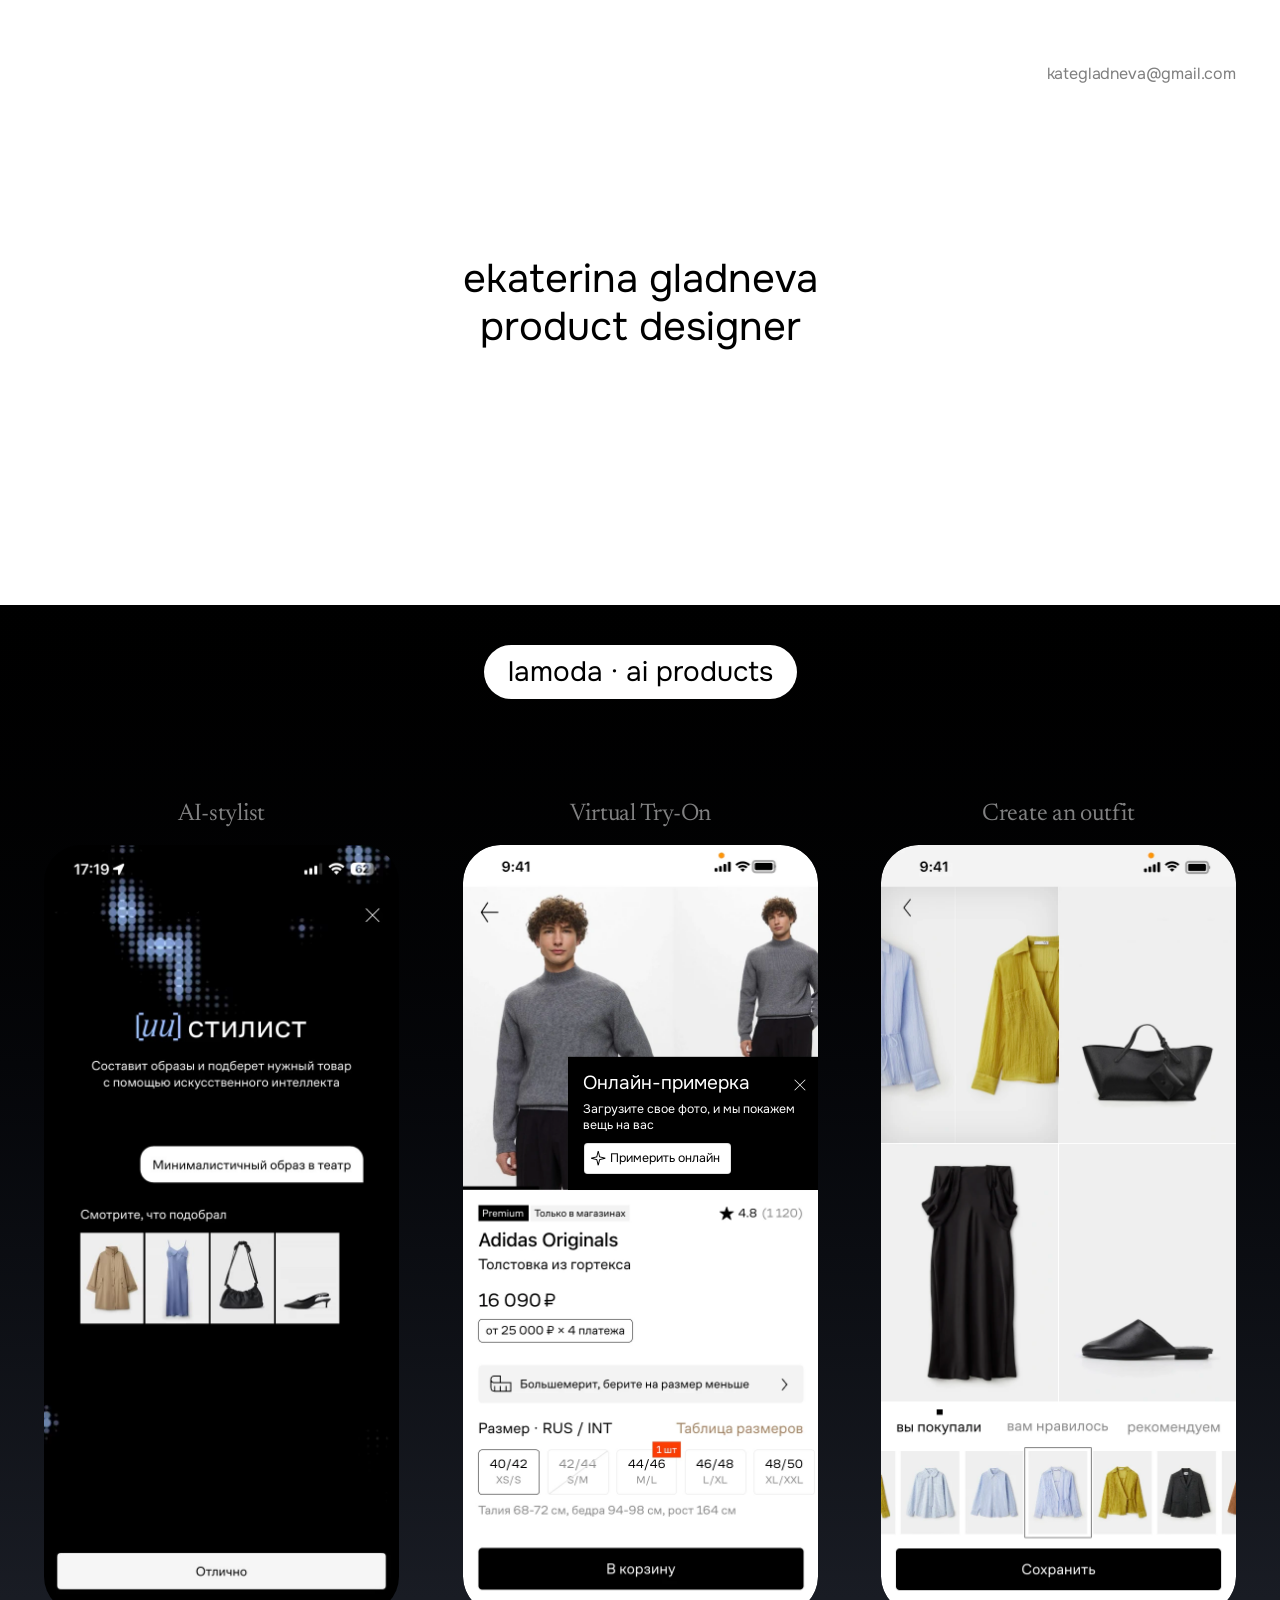
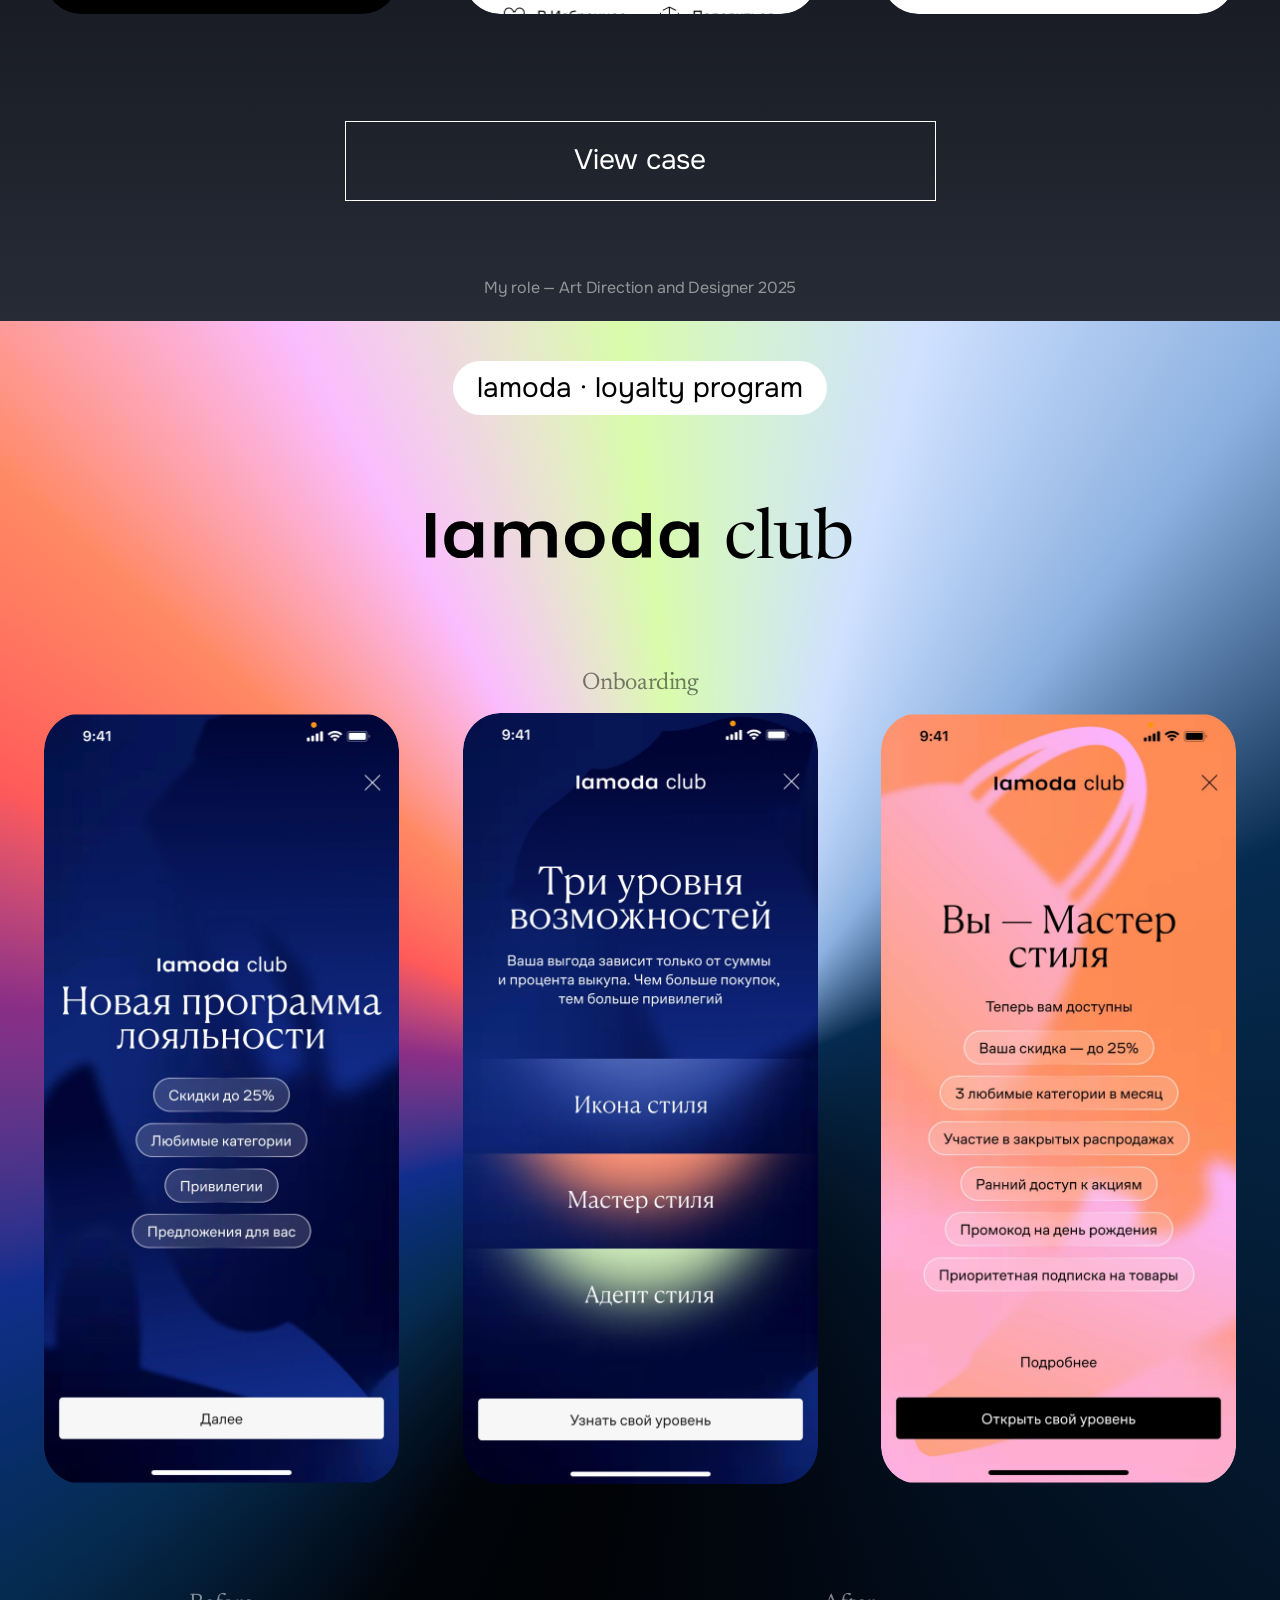
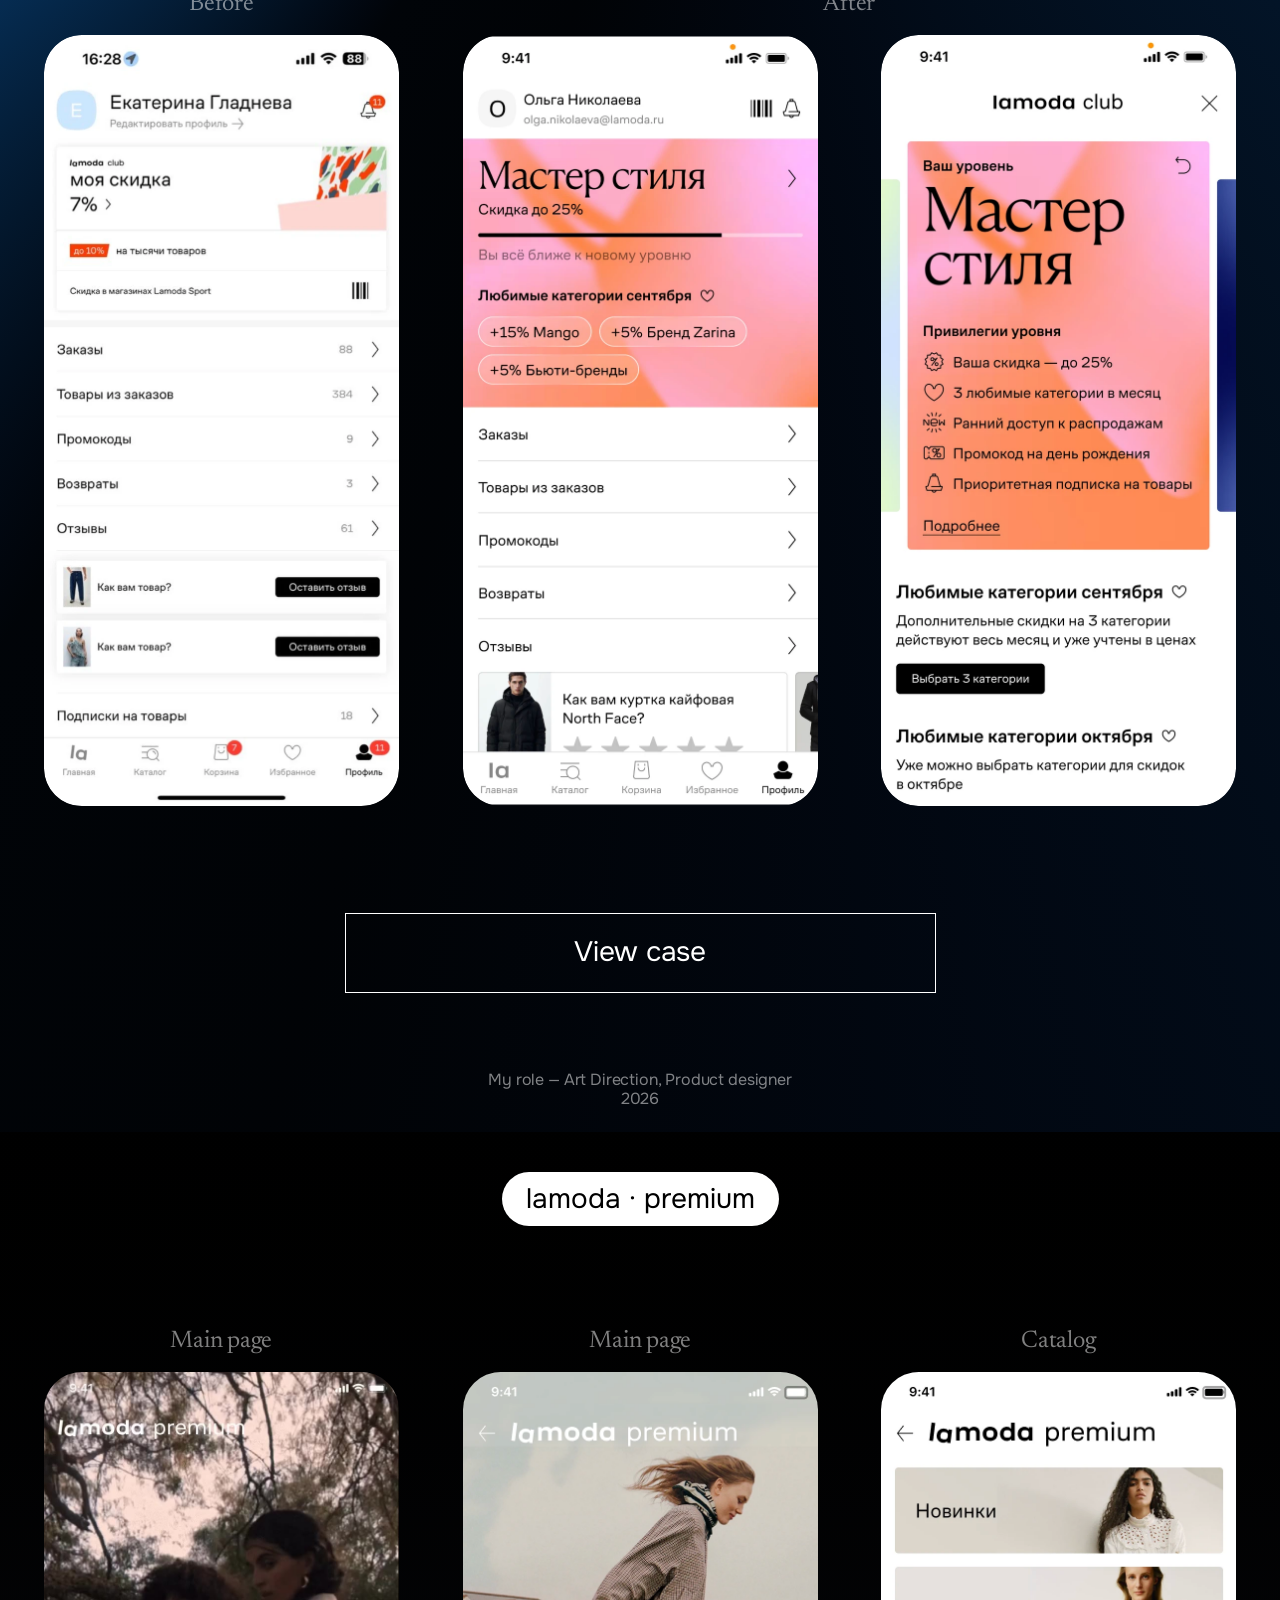
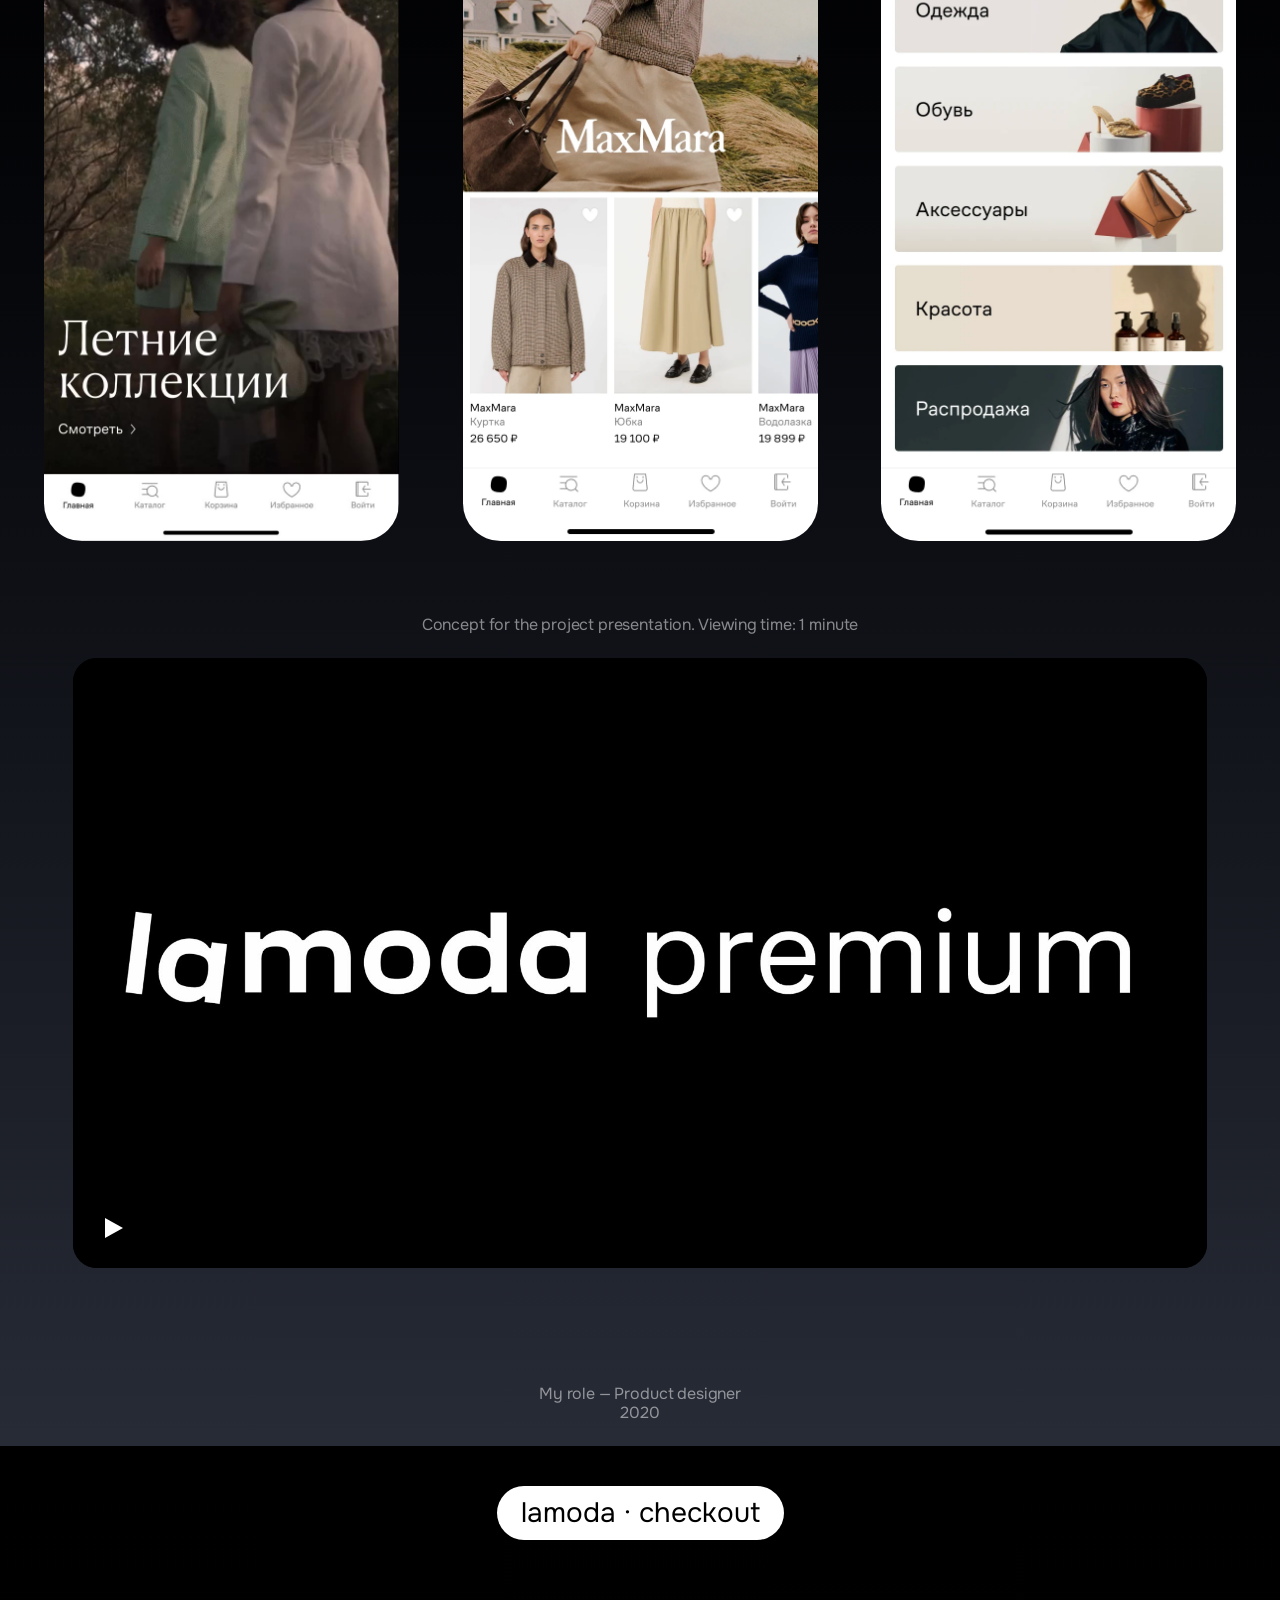
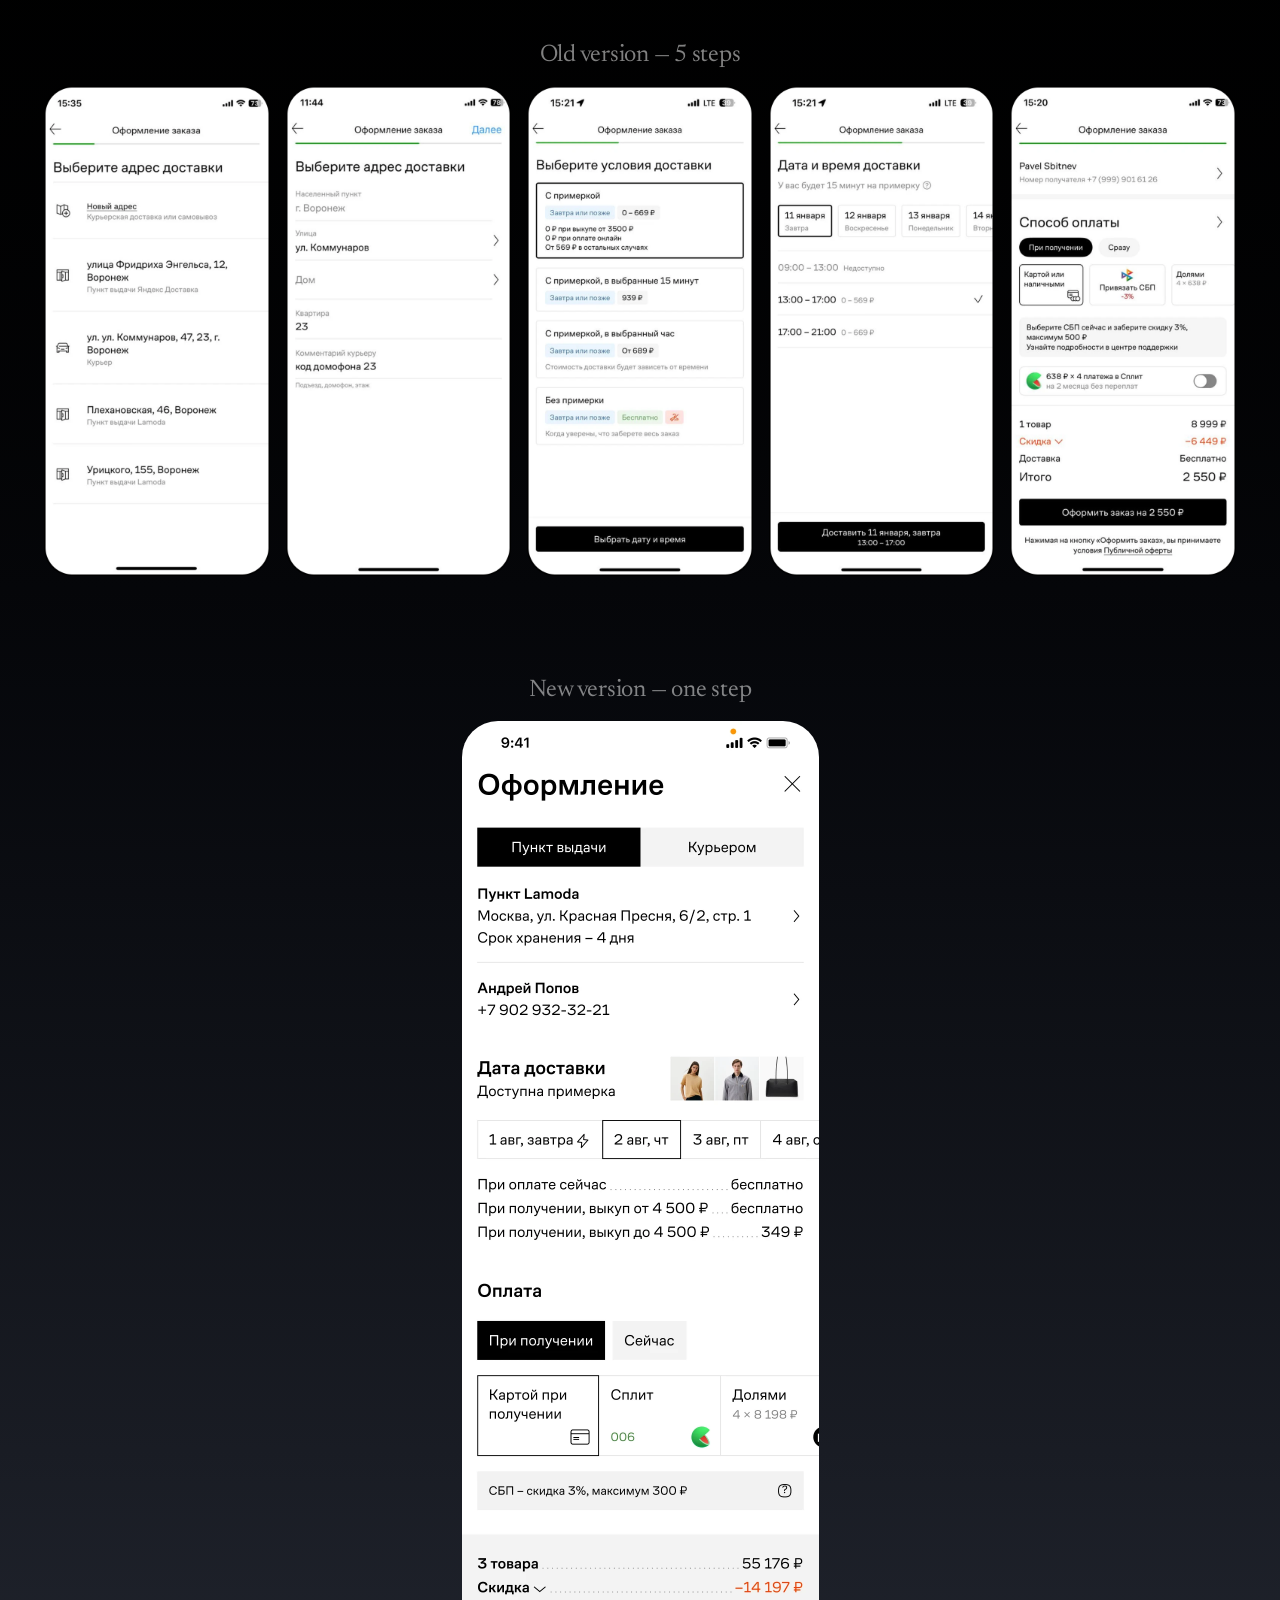
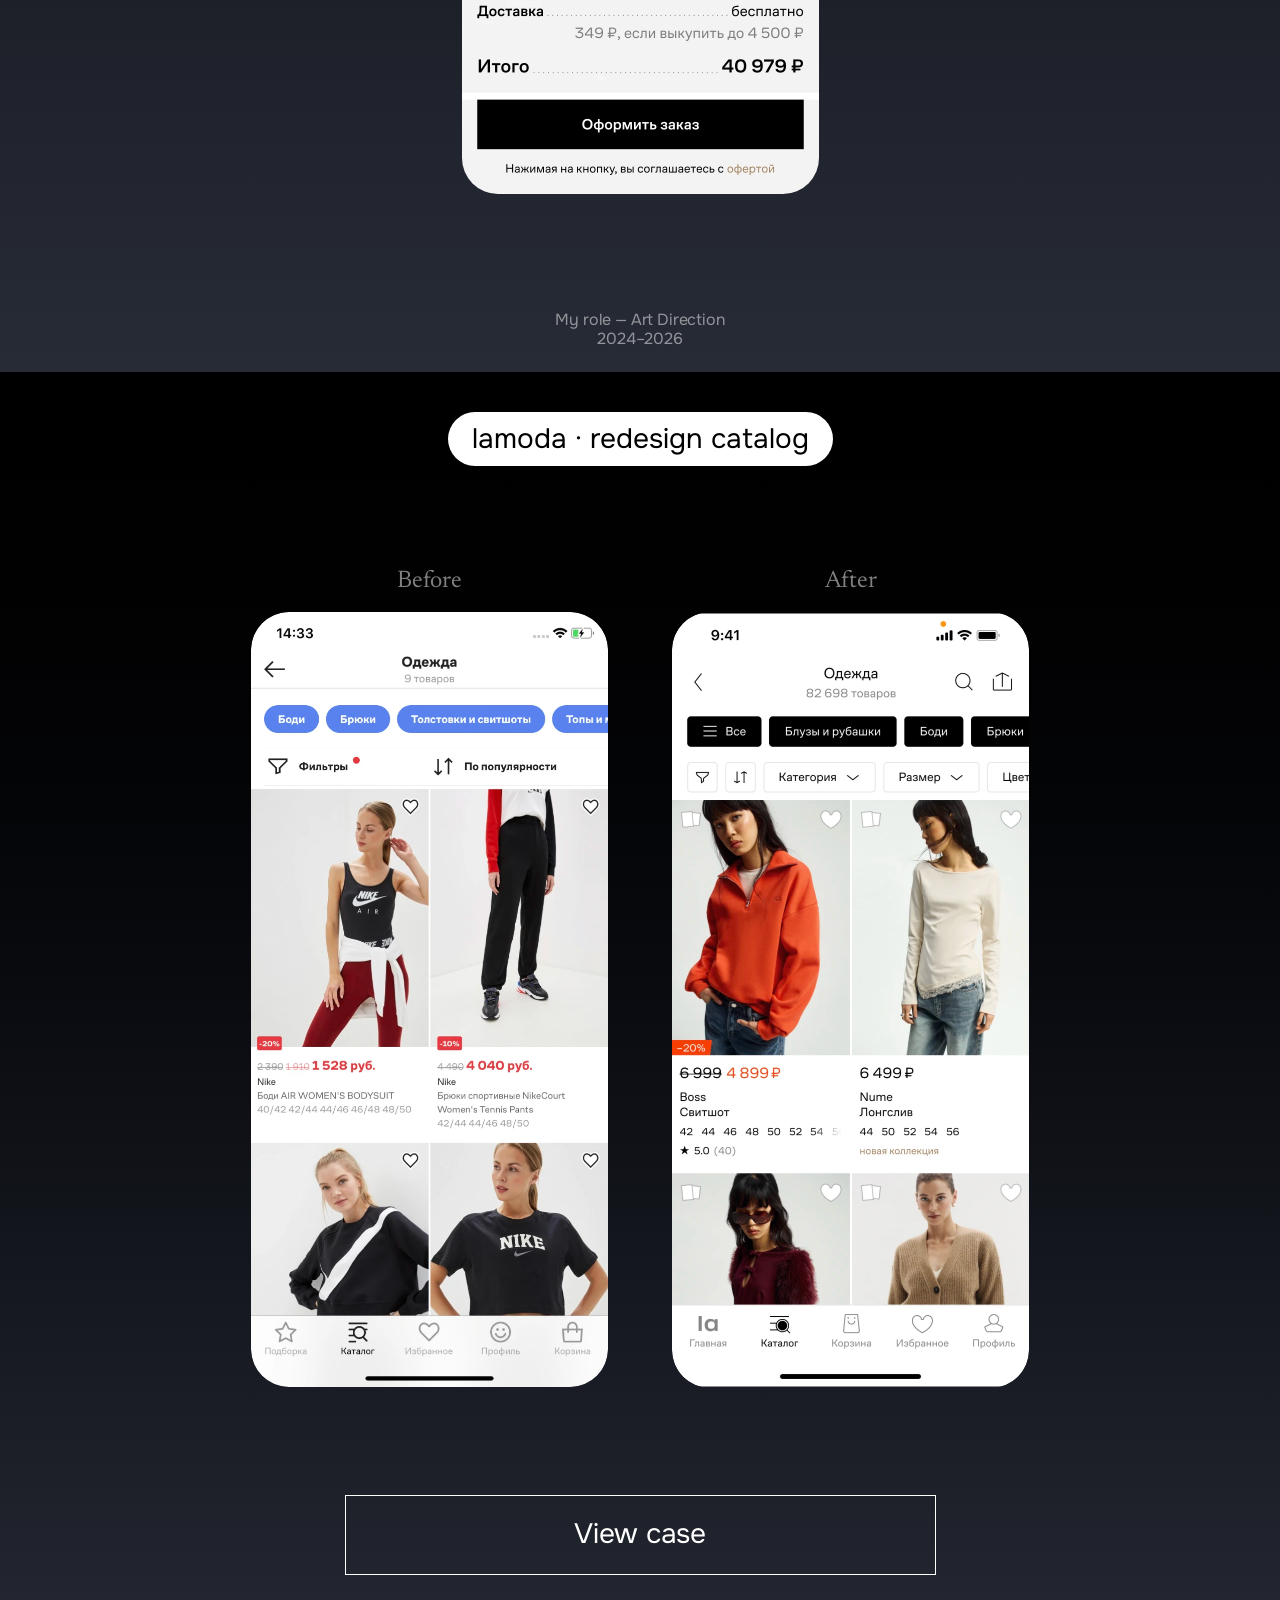
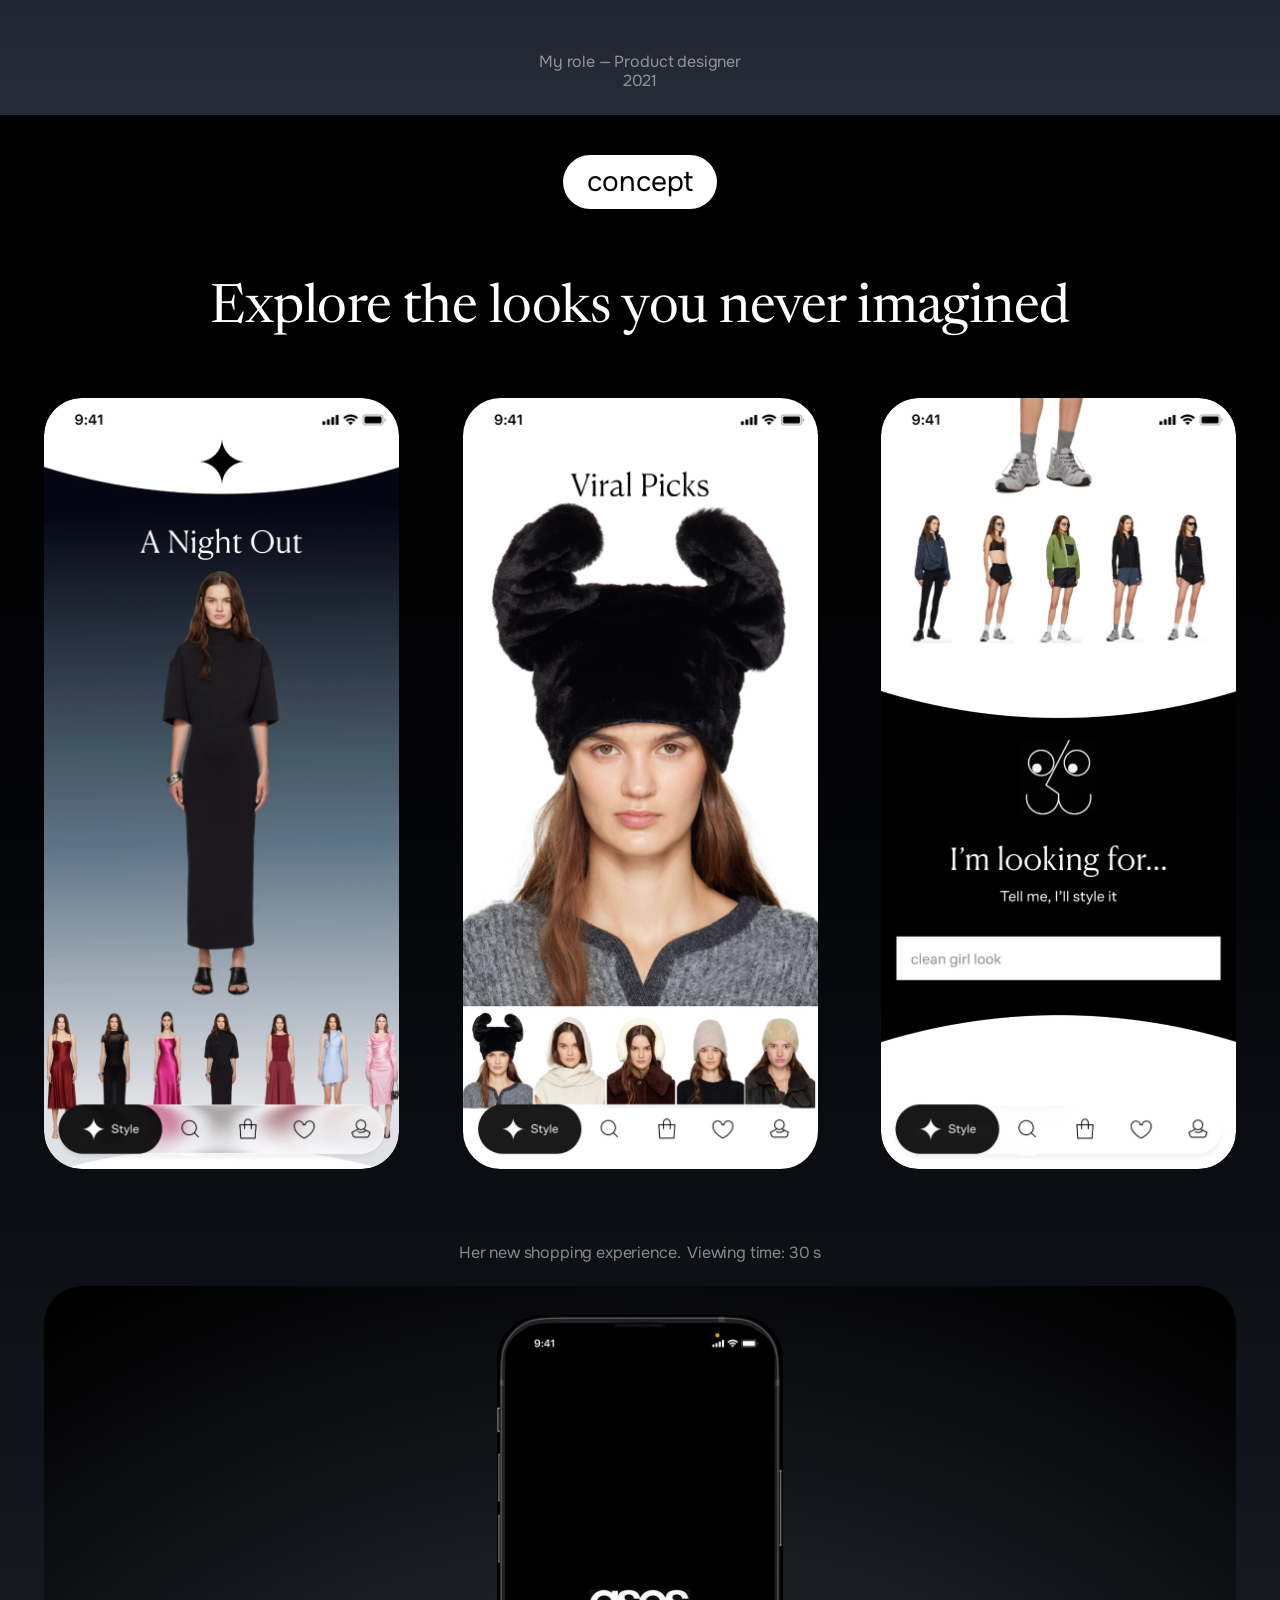
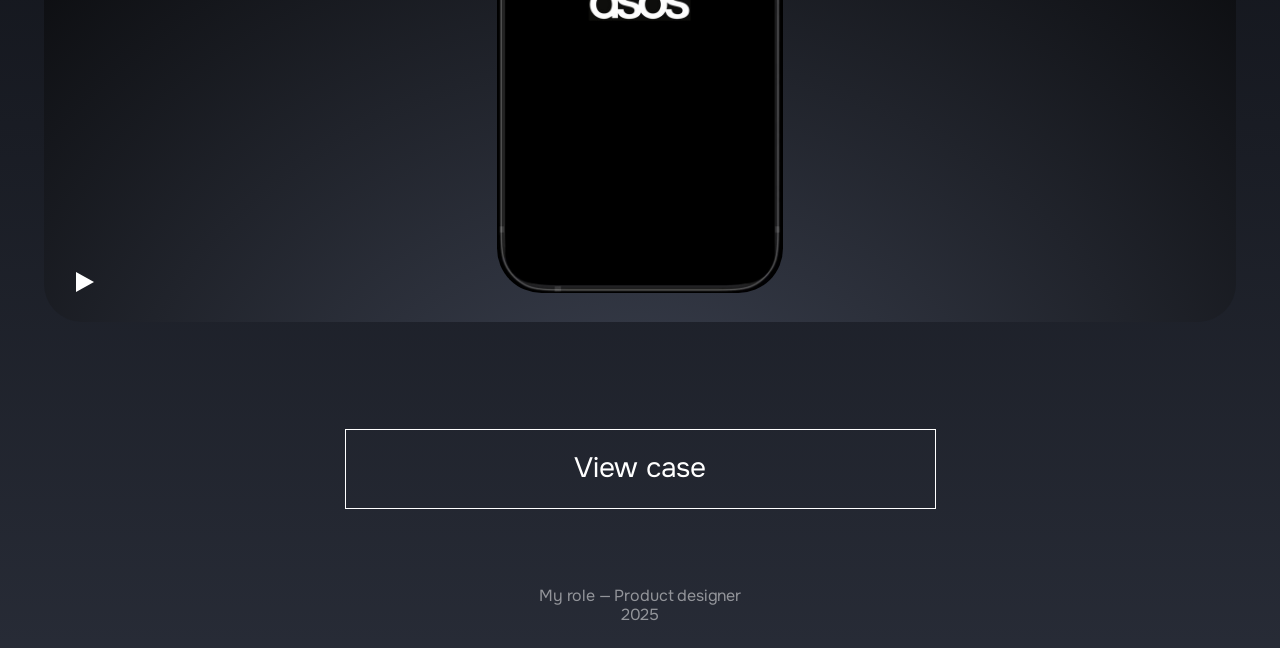
==== commit 8adb37e3: "Add files via upload" ====
--- a/index.html
+++ b/index.html
@@ -83,6 +83,7 @@
           <img src="img/ai-outfit@2x.webp" width="357" height="774" alt="Create an outfit screen" loading="lazy">
         </figure>
       </div>
+      <div class="case-btn-wrap reveal"><a class="case-btn" href="ai-products">View case</a></div>
       <p class="role">My role — Art Direction and Designer 2025</p>
     </section>
 
